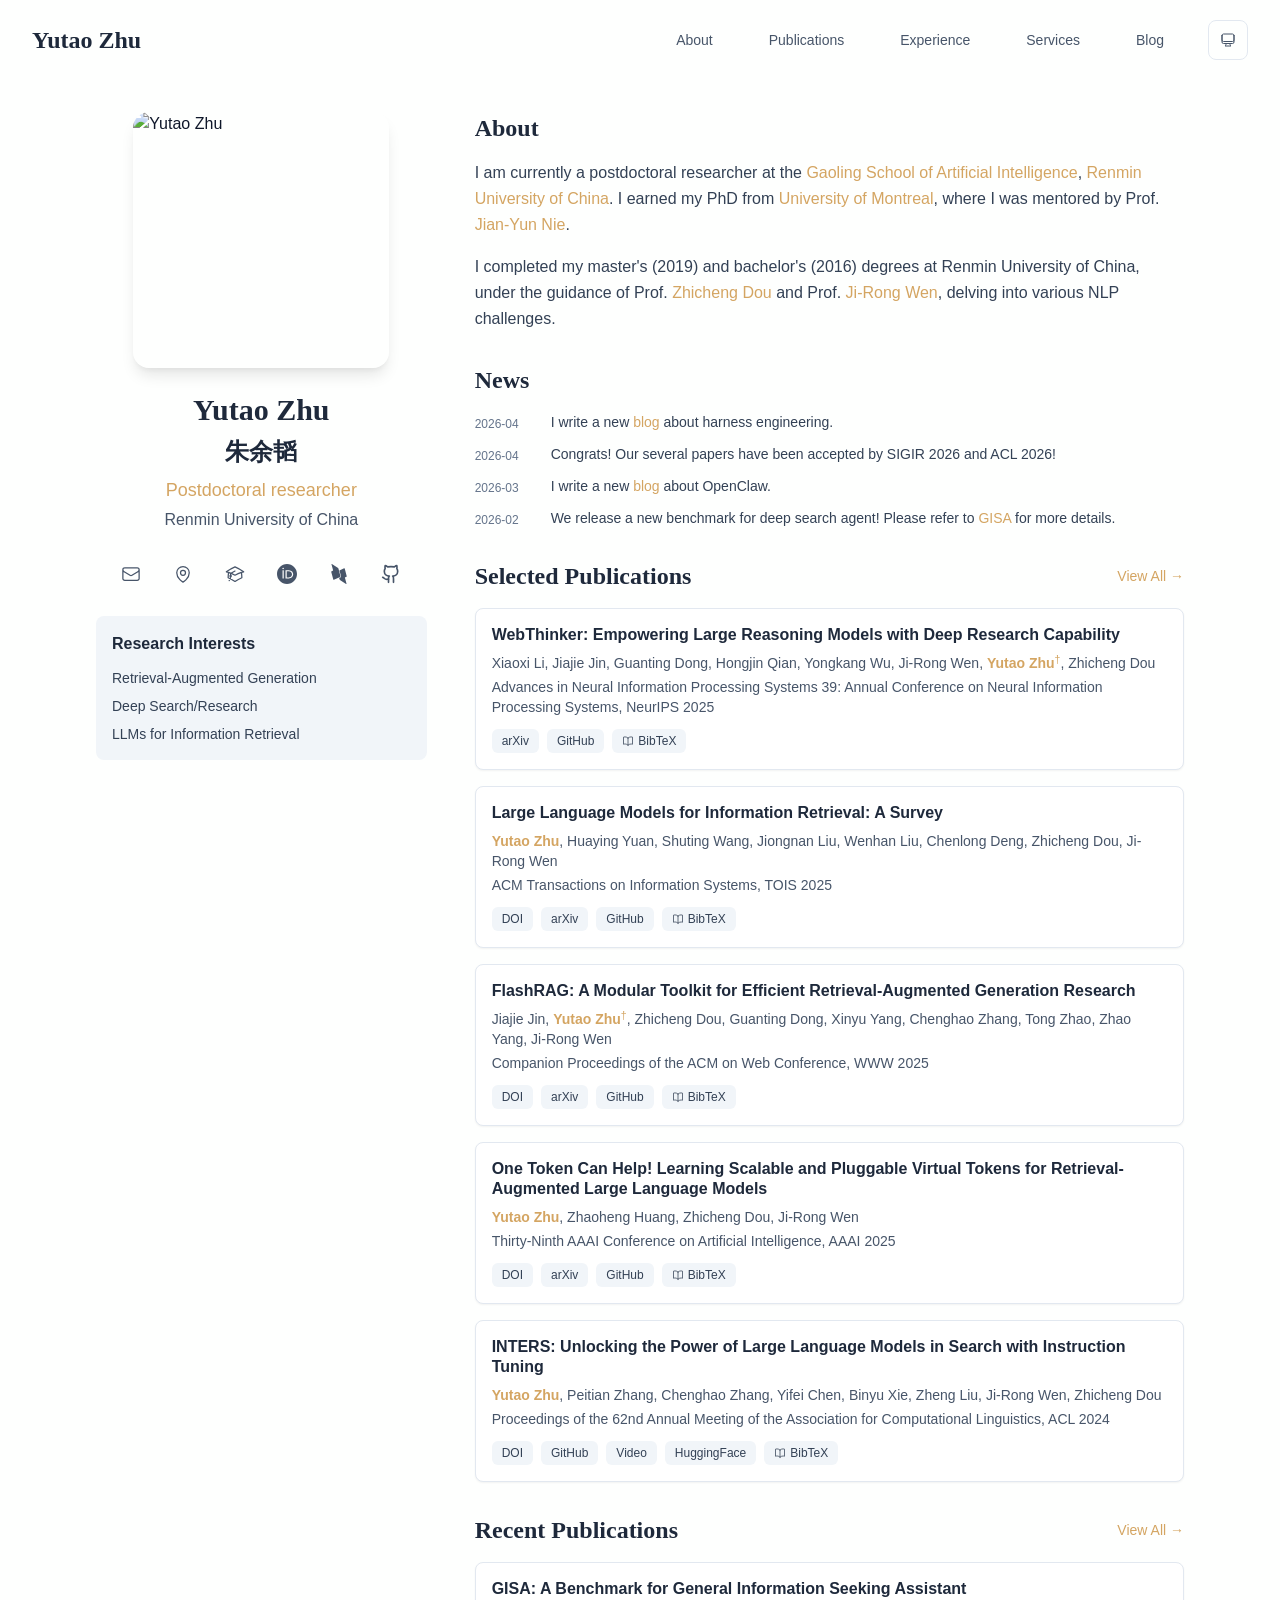
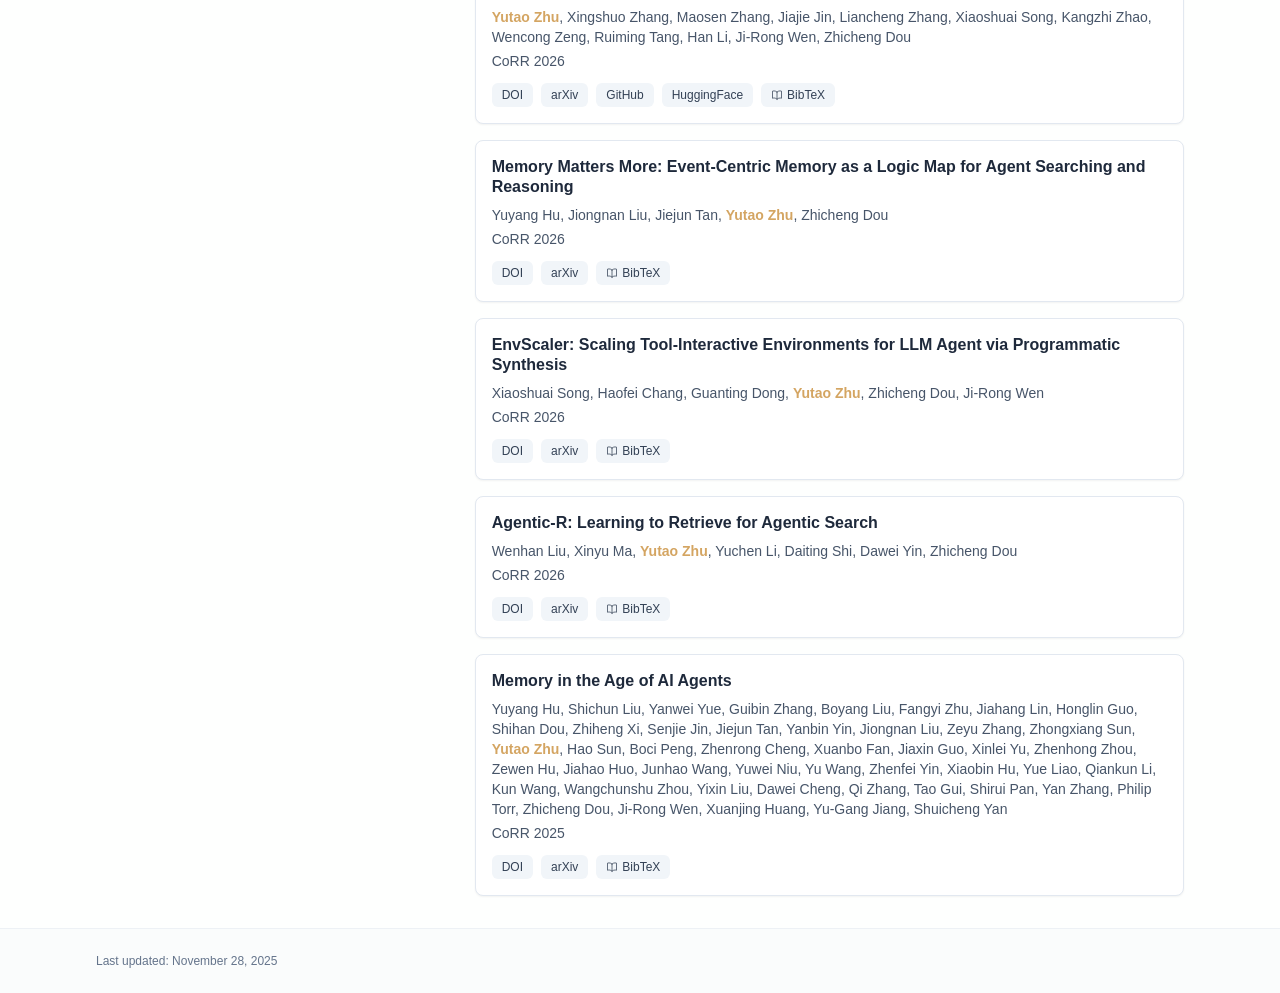
==== index.html @ b31d0d3a "Add files via upload" ====
<!DOCTYPE html><html lang="en" class="scroll-smooth"><head><meta charSet="utf-8"/><meta name="viewport" content="width=device-width, initial-scale=1"/><link rel="preload" as="image" href="/bio_gemini.png"/><link rel="stylesheet" href="/_next/static/css/144bdc40b10c2830.css" data-precedence="next"/><link rel="preload" as="script" fetchPriority="low" href="/_next/static/chunks/webpack-679b75d1c4c2027c.js"/><script src="/_next/static/chunks/4bd1b696-70b6d399998de86a.js" async=""></script><script src="/_next/static/chunks/684-5aaa8290a129f299.js" async=""></script><script src="/_next/static/chunks/main-app-0c6b27e4028780cb.js" async=""></script><script src="/_next/static/chunks/929-8fd01a645938183e.js" async=""></script><script src="/_next/static/chunks/874-6cc630662f3664af.js" async=""></script><script src="/_next/static/chunks/540-6a7efa69bc071c87.js" async=""></script><script src="/_next/static/chunks/app/layout-61c891ff65ee01cd.js" async=""></script><script src="/_next/static/chunks/486-d2ce1eaba6fd711e.js" async=""></script><script src="/_next/static/chunks/147-1910ebb562a58f08.js" async=""></script><script src="/_next/static/chunks/748-cdcef8afffaadc21.js" async=""></script><script src="/_next/static/chunks/app/page-ba649fbf33de3fb3.js" async=""></script><link rel="icon" href="/favicon.svg" type="image/svg+xml"/><link rel="dns-prefetch" href="https://google-fonts.jialeliu.com"/><link rel="preconnect" href="https://google-fonts.jialeliu.com" crossorigin=""/><link rel="preload" as="style" href="https://google-fonts.jialeliu.com/css2?family=Inter:wght@300;400;500;600;700&amp;family=Crimson+Text:ital,wght@0,400;0,600;1,400&amp;display=swap"/><link rel="stylesheet" id="gfonts-css" href="https://google-fonts.jialeliu.com/css2?family=Inter:wght@300;400;500;600;700&amp;family=Crimson+Text:ital,wght@0,400;0,600;1,400&amp;display=swap" media="print"/><script>
              (function(){
                var l = document.getElementById('gfonts-css');
                if (!l) return;
                if (l.media !== 'all') {
                  l.addEventListener('load', function(){ try { l.media = 'all'; } catch(e){} });
                }
              })();
            </script><noscript><link rel="stylesheet" href="https://google-fonts.jialeliu.com/css2?family=Inter:wght@300;400;500;600;700&amp;family=Crimson+Text:ital,wght@0,400;0,600;1,400&amp;display=swap"/></noscript><script>
              try {
                const theme = localStorage.getItem('theme-storage');
                const parsed = theme ? JSON.parse(theme) : null;
                const setting = parsed?.state?.theme || 'system';
                const prefersDark = typeof window !== 'undefined' && window.matchMedia && window.matchMedia('(prefers-color-scheme: dark)').matches;
                const effective = setting === 'dark' ? 'dark' : (setting === 'light' ? 'light' : (prefersDark ? 'dark' : 'light'));
                var root = document.documentElement;
                root.classList.add(effective);
                root.setAttribute('data-theme', effective);
              } catch (e) {
                var root = document.documentElement;
                root.classList.add('light');
                root.setAttribute('data-theme', 'light');
              }
            </script><title>Yutao Zhu</title><meta name="description" content="Postdoctoral researcher at Renmin University of China."/><meta name="author" content="Yutao Zhu"/><meta name="keywords" content="Yutao Zhu,PhD,Research,Renmin University of China"/><meta name="creator" content="Yutao Zhu"/><meta name="publisher" content="Yutao Zhu"/><meta property="og:title" content="Yutao Zhu"/><meta property="og:description" content="Postdoctoral researcher at Renmin University of China."/><meta property="og:site_name" content="Yutao Zhu&#x27;s Academic Website"/><meta property="og:locale" content="en_US"/><meta property="og:type" content="website"/><meta name="twitter:card" content="summary"/><meta name="twitter:title" content="Yutao Zhu"/><meta name="twitter:description" content="Postdoctoral researcher at Renmin University of China."/><link rel="icon" href="/favicon.svg"/><script>document.querySelectorAll('body link[rel="icon"], body link[rel="apple-touch-icon"]').forEach(el => document.head.appendChild(el))</script><script src="/_next/static/chunks/polyfills-42372ed130431b0a.js" noModule=""></script></head><body class="font-sans antialiased"><div style="visibility:hidden"><nav class="fixed top-0 left-0 right-0 z-50" data-headlessui-state=""><div class="transition-all duration-300 ease-out bg-transparent" style="transform:translateY(-100px)"><div class="max-w-7xl mx-auto px-4 sm:px-6 lg:px-8"><div class="flex justify-between items-center h-16 lg:h-20"><div class="flex-shrink-0" tabindex="0"><a class="text-xl lg:text-2xl font-serif font-semibold text-primary hover:text-accent transition-colors duration-200" href="/">Yutao Zhu</a></div><div class="hidden lg:block"><div class="ml-10 flex items-center space-x-8"><div class="flex items-baseline space-x-8"><a class="relative px-3 py-2 text-sm font-medium transition-all duration-200 rounded hover:bg-accent/10 hover:shadow-sm text-primary" href="/"><span class="relative z-10">About</span><div class="absolute inset-0 bg-accent/10 rounded-lg"></div></a><a class="relative px-3 py-2 text-sm font-medium transition-all duration-200 rounded hover:bg-accent/10 hover:shadow-sm text-neutral-600 hover:text-primary" href="/publications/"><span class="relative z-10">Publications</span></a><a class="relative px-3 py-2 text-sm font-medium transition-all duration-200 rounded hover:bg-accent/10 hover:shadow-sm text-neutral-600 hover:text-primary" href="/teaching/"><span class="relative z-10">Experience</span></a><a class="relative px-3 py-2 text-sm font-medium transition-all duration-200 rounded hover:bg-accent/10 hover:shadow-sm text-neutral-600 hover:text-primary" href="/services/"><span class="relative z-10">Services</span></a><a class="relative px-3 py-2 text-sm font-medium transition-all duration-200 rounded hover:bg-accent/10 hover:shadow-sm text-neutral-600 hover:text-primary" href="/blog/"><span class="relative z-10">Blog</span></a></div><div class="flex items-center justify-center w-10 h-10 rounded-lg border border-neutral-200 dark:border-[rgba(148,163,184,0.24)] bg-background dark:bg-neutral-800"><div class="w-4 h-4 rounded-full bg-neutral-300 animate-pulse"></div></div></div></div><div class="lg:hidden flex items-center space-x-2"><div class="flex items-center justify-center w-10 h-10 rounded-lg border border-neutral-200 dark:border-[rgba(148,163,184,0.24)] bg-background dark:bg-neutral-800"><div class="w-4 h-4 rounded-full bg-neutral-300 animate-pulse"></div></div><button class="inline-flex items-center justify-center p-2 rounded-md text-neutral-600 hover:text-primary hover:bg-neutral-100 dark:hover:bg-neutral-800 focus:outline-none focus:ring-2 focus:ring-inset focus:ring-accent transition-colors duration-200" id="headlessui-disclosure-button-«R5pdb»" type="button" aria-expanded="false" data-headlessui-state=""><span class="sr-only">Open main menu</span><div><svg xmlns="http://www.w3.org/2000/svg" fill="none" viewBox="0 0 24 24" stroke-width="1.5" stroke="currentColor" aria-hidden="true" data-slot="icon" class="block h-6 w-6"><path stroke-linecap="round" stroke-linejoin="round" d="M3.75 6.75h16.5M3.75 12h16.5m-16.5 5.25h16.5"></path></svg></div></button></div></div></div></div></nav><main class="min-h-screen pt-16 lg:pt-20"><div class="max-w-6xl mx-auto px-4 sm:px-6 lg:px-8 py-8 bg-background min-h-screen"><div class="grid grid-cols-1 lg:grid-cols-3 gap-12"><div class="lg:col-span-1"><div class="sticky top-8" style="opacity:0;transform:translateY(20px)"><div class="w-64 h-64 mx-auto mb-6 rounded-2xl overflow-hidden shadow-lg hover:shadow-xl transition-all duration-200 hover:scale-105"><img alt="Yutao Zhu" width="256" height="256" decoding="async" data-nimg="1" class="w-full h-full object-cover object-[32%_center]" style="color:transparent" src="/bio_gemini.png"/></div><div class="text-center mb-6"><h1 class="text-3xl font-serif font-bold text-primary mb-2">Yutao Zhu</h1><h1 class="text-2xl font-serif font-bold text-primary mb-2">朱余韬</h1><p class="text-lg text-accent font-medium mb-1">Postdoctoral researcher</p><p class="text-neutral-600 mb-2">Renmin University of China</p></div><div class="flex flex-wrap justify-center gap-3 sm:gap-4 mb-6 relative px-2"><div class="relative"><button class="p-2 sm:p-2 transition-colors duration-200 text-neutral-600 dark:text-neutral-400 hover:text-accent" aria-label="Email"><svg xmlns="http://www.w3.org/2000/svg" fill="none" viewBox="0 0 24 24" stroke-width="1.5" stroke="currentColor" aria-hidden="true" data-slot="icon" class="h-5 w-5"><path stroke-linecap="round" stroke-linejoin="round" d="M21.75 6.75v10.5a2.25 2.25 0 0 1-2.25 2.25h-15a2.25 2.25 0 0 1-2.25-2.25V6.75m19.5 0A2.25 2.25 0 0 0 19.5 4.5h-15a2.25 2.25 0 0 0-2.25 2.25m19.5 0v.243a2.25 2.25 0 0 1-1.07 1.916l-7.5 4.615a2.25 2.25 0 0 1-2.36 0L3.32 8.91a2.25 2.25 0 0 1-1.07-1.916V6.75"></path></svg></button></div><div class="relative"><button class="p-2 sm:p-2 transition-colors duration-200 text-neutral-600 dark:text-neutral-400 hover:text-accent" aria-label="Location"><svg xmlns="http://www.w3.org/2000/svg" fill="none" viewBox="0 0 24 24" stroke-width="1.5" stroke="currentColor" aria-hidden="true" data-slot="icon" class="h-5 w-5"><path stroke-linecap="round" stroke-linejoin="round" d="M15 10.5a3 3 0 1 1-6 0 3 3 0 0 1 6 0Z"></path><path stroke-linecap="round" stroke-linejoin="round" d="M19.5 10.5c0 7.142-7.5 11.25-7.5 11.25S4.5 17.642 4.5 10.5a7.5 7.5 0 1 1 15 0Z"></path></svg></button></div><a href="https://scholar.google.com/citations?user=tBqVOWsAAAAJ&amp;hl=en" target="_blank" rel="noopener noreferrer" class="p-2 sm:p-2 text-neutral-600 dark:text-neutral-400 hover:text-accent transition-colors duration-200" aria-label="Google Scholar"><svg xmlns="http://www.w3.org/2000/svg" fill="none" viewBox="0 0 24 24" stroke-width="1.5" stroke="currentColor" aria-hidden="true" data-slot="icon" class="h-5 w-5"><path stroke-linecap="round" stroke-linejoin="round" d="M4.26 10.147a60.438 60.438 0 0 0-.491 6.347A48.62 48.62 0 0 1 12 20.904a48.62 48.62 0 0 1 8.232-4.41 60.46 60.46 0 0 0-.491-6.347m-15.482 0a50.636 50.636 0 0 0-2.658-.813A59.906 59.906 0 0 1 12 3.493a59.903 59.903 0 0 1 10.399 5.84c-.896.248-1.783.52-2.658.814m-15.482 0A50.717 50.717 0 0 1 12 13.489a50.702 50.702 0 0 1 7.74-3.342M6.75 15a.75.75 0 1 0 0-1.5.75.75 0 0 0 0 1.5Zm0 0v-3.675A55.378 55.378 0 0 1 12 8.443m-7.007 11.55A5.981 5.981 0 0 0 6.75 15.75v-1.5"></path></svg></a><a href="https://orcid.org/0000-0002-9432-3251" target="_blank" rel="noopener noreferrer" class="p-2 sm:p-2 text-neutral-600 dark:text-neutral-400 hover:text-accent transition-colors duration-200" aria-label="ORCID"><svg viewBox="0 0 24 24" fill="currentColor" class="h-5 w-5" xmlns="http://www.w3.org/2000/svg"><path d="M12 0C5.372 0 0 5.372 0 12s5.372 12 12 12 12-5.372 12-12S18.628 0 12 0zM7.369 4.378c.525 0 .947.431.947.947s-.422.947-.947.947a.95.95 0 0 1-.947-.947c0-.525.422-.947.947-.947zm-.722 3.038h1.444v10.041H6.647V7.416zm3.562 0h3.9c3.712 0 5.344 2.653 5.344 5.025 0 2.578-2.016 5.025-5.325 5.025h-3.919V7.416zm1.444 1.303v7.444h2.297c3.272 0 4.022-2.484 4.022-3.722 0-2.016-1.284-3.722-4.097-3.722h-2.222z"></path></svg></a><a href="https://dblp.org/pid/71/9704-1" target="_blank" rel="noopener noreferrer" class="p-2 sm:p-2 text-neutral-600 dark:text-neutral-400 hover:text-accent transition-colors duration-200" aria-label="DBLP"><svg viewBox="0 0 24 24" fill="currentColor" class="h-5 w-5" xmlns="http://www.w3.org/2000/svg"><path d="M21.3 14.58l-2.45-9.16s-.15-.59-.72-.33l-5.6 2.6.86 3.2 1.09 4.08.01.06c.05.47-.41.79-.41.79l-1.88.87.5 1.89.04.1c.07.17.28.6.81.91l6.95 4.27s.68.41.52-.17l-1.98-7.4 1.86-.86s.56-.26.4-.85zM13.76 14.67l-.01-.06-1.13-4.22-.66-2.45-.67-2.49v-.04s-.16-.59-.84-1L3.5.14s-.68-.41-.52.17l1.99 7.42-1.87.87s-.56.26-.4.85l2.45 9.16s.16.59.72.33l6.17-2.87 1.3-.61s.52-.24.42-.79z"></path></svg></a><a href="https://github.com/DaoD" target="_blank" rel="noopener noreferrer" class="p-2 sm:p-2 text-neutral-600 dark:text-neutral-400 hover:text-accent transition-colors duration-200" aria-label="GitHub"><svg xmlns="http://www.w3.org/2000/svg" width="24" height="24" viewBox="0 0 24 24" fill="none" stroke="currentColor" stroke-width="2" stroke-linecap="round" stroke-linejoin="round" class="lucide lucide-github h-5 w-5" aria-hidden="true"><path d="M15 22v-4a4.8 4.8 0 0 0-1-3.5c3 0 6-2 6-5.5.08-1.25-.27-2.48-1-3.5.28-1.15.28-2.35 0-3.5 0 0-1 0-3 1.5-2.64-.5-5.36-.5-8 0C6 2 5 2 5 2c-.3 1.15-.3 2.35 0 3.5A5.403 5.403 0 0 0 4 9c0 3.5 3 5.5 6 5.5-.39.49-.68 1.05-.85 1.65-.17.6-.22 1.23-.15 1.85v4"></path><path d="M9 18c-4.51 2-5-2-7-2"></path></svg></a></div><div class="bg-neutral-100 dark:bg-neutral-800 rounded-lg p-4 mb-6 hover:shadow-lg transition-all duration-200 hover:scale-[1.02]"><h3 class="font-semibold text-primary mb-3">Research Interests</h3><div class="space-y-2 text-sm text-neutral-700 dark:text-neutral-500"><div>Retrieval-Augmented Generation</div><div>Deep Search/Research</div><div>LLMs for Information Retrieval</div></div></div></div></div><div class="lg:col-span-2 space-y-8"><section id="about" class="scroll-mt-24 space-y-8"><section style="opacity:0;transform:translateY(20px)"><h2 class="text-2xl font-serif font-bold text-primary mb-4">About</h2><div class="text-neutral-700 dark:text-neutral-600 leading-relaxed"><p class="mb-4 last:mb-0">I am currently a postdoctoral researcher at the <a href="https://ai.ruc.edu.cn/" node="[object Object]" target="_blank" rel="noopener noreferrer" class="text-accent font-medium transition-all duration-200 rounded hover:bg-accent/10 hover:shadow-sm">Gaoling School of Artificial Intelligence</a>, <a href="https://www.ruc.edu.cn/" node="[object Object]" target="_blank" rel="noopener noreferrer" class="text-accent font-medium transition-all duration-200 rounded hover:bg-accent/10 hover:shadow-sm">Renmin University of China</a>. I earned my PhD from <a href="https://www.umontreal.ca/en/" node="[object Object]" target="_blank" rel="noopener noreferrer" class="text-accent font-medium transition-all duration-200 rounded hover:bg-accent/10 hover:shadow-sm">University of Montreal</a>, where I was mentored by Prof. <a href="http://rali.iro.umontreal.ca/nie/jian-yun-nie-en/" node="[object Object]" target="_blank" rel="noopener noreferrer" class="text-accent font-medium transition-all duration-200 rounded hover:bg-accent/10 hover:shadow-sm">Jian-Yun Nie</a>.</p>
<p class="mb-4 last:mb-0">I completed my master&#x27;s (2019) and bachelor&#x27;s (2016) degrees at Renmin University of China, under the guidance of Prof. <a href="http://playbigdata.ruc.edu.cn/dou" node="[object Object]" target="_blank" rel="noopener noreferrer" class="text-accent font-medium transition-all duration-200 rounded hover:bg-accent/10 hover:shadow-sm">Zhicheng Dou</a> and Prof. <a href="https://scholar.google.com/citations?user=tbxCHJgAAAAJ" node="[object Object]" target="_blank" rel="noopener noreferrer" class="text-accent font-medium transition-all duration-200 rounded hover:bg-accent/10 hover:shadow-sm">Ji-Rong Wen</a>, delving into various NLP challenges.</p></div></section><section style="opacity:0;transform:translateY(20px)"><h2 class="text-2xl font-serif font-bold text-primary mb-4">News</h2><div class="space-y-3"><div class="flex items-start space-x-3"><span class="text-xs text-neutral-500 mt-1 w-16 flex-shrink-0">2026-04</span><div class="text-sm text-neutral-700"><p class="m-0">I write a new <a href="https://daod.github.io/blog/harness/" node="[object Object]" target="_blank" rel="noopener noreferrer" class="text-accent hover:underline">blog</a> about harness engineering.</p></div></div><div class="flex items-start space-x-3"><span class="text-xs text-neutral-500 mt-1 w-16 flex-shrink-0">2026-04</span><div class="text-sm text-neutral-700"><p class="m-0">Congrats! Our several papers have been accepted by SIGIR 2026 and ACL 2026!</p></div></div><div class="flex items-start space-x-3"><span class="text-xs text-neutral-500 mt-1 w-16 flex-shrink-0">2026-03</span><div class="text-sm text-neutral-700"><p class="m-0">I write a new <a href="https://daod.github.io/blog/openclaw/" node="[object Object]" target="_blank" rel="noopener noreferrer" class="text-accent hover:underline">blog</a> about OpenClaw.</p></div></div><div class="flex items-start space-x-3"><span class="text-xs text-neutral-500 mt-1 w-16 flex-shrink-0">2026-02</span><div class="text-sm text-neutral-700"><p class="m-0">We release a new benchmark for deep search agent! Please refer to <a href="https://github.com/RUC-NLPIR/GISA" node="[object Object]" target="_blank" rel="noopener noreferrer" class="text-accent hover:underline">GISA</a> for more details.</p></div></div></div></section><section style="opacity:0;transform:translateY(20px)"><div class="flex items-center justify-between mb-4"><h2 class="text-2xl font-serif font-bold text-primary">Selected Publications</h2><a class="text-accent hover:text-accent-dark text-sm font-medium transition-all duration-200 rounded hover:bg-accent/10 hover:shadow-sm" href="/publications/">View All →</a></div><div class="space-y-4"><div class="bg-white dark:bg-neutral-900 p-4 rounded-lg shadow-sm border border-neutral-200 dark:border-neutral-800 hover:shadow-lg transition-all duration-200 hover:scale-[1.02]" style="opacity:0;transform:translateY(20px)"><h3 class="font-semibold text-primary mb-2 leading-tight">WebThinker: Empowering Large Reasoning Models with Deep Research Capability</h3><p class="text-sm text-neutral-600 dark:text-neutral-500 mb-1"><span><span class="">Xiaoxi Li</span>, </span><span><span class="">Jiajie Jin</span>, </span><span><span class="">Guanting Dong</span>, </span><span><span class="">Hongjin Qian</span>, </span><span><span class="">Yongkang Wu</span>, </span><span><span class="">Ji-Rong Wen</span>, </span><span><span class="font-semibold text-accent">Yutao Zhu</span><sup class="ml-0 text-accent">†</sup>, </span><span><span class="">Zhicheng Dou</span></span></p><p class="text-sm text-neutral-600 dark:text-neutral-500 mb-2">Advances in Neural Information Processing Systems 39: Annual Conference on Neural Information Processing Systems, NeurIPS<!-- --> <!-- -->2025</p><div class="flex flex-wrap gap-2 mt-3"><a href="https://arxiv.org/abs/2504.21776" target="_blank" rel="noopener noreferrer" class="inline-flex items-center px-2.5 py-1 rounded-md text-xs font-medium bg-neutral-100 dark:bg-neutral-800 text-neutral-700 dark:text-neutral-300 hover:bg-accent hover:text-white transition-colors">arXiv</a><a href="https://github.com/RUC-NLPIR/WebThinker" target="_blank" rel="noopener noreferrer" class="inline-flex items-center px-2.5 py-1 rounded-md text-xs font-medium bg-neutral-100 dark:bg-neutral-800 text-neutral-700 dark:text-neutral-300 hover:bg-accent hover:text-white transition-colors">GitHub</a><button class="inline-flex items-center px-2.5 py-1 rounded-md text-xs font-medium transition-colors bg-neutral-100 dark:bg-neutral-800 text-neutral-700 dark:text-neutral-300 hover:bg-accent hover:text-white"><svg xmlns="http://www.w3.org/2000/svg" fill="none" viewBox="0 0 24 24" stroke-width="1.5" stroke="currentColor" aria-hidden="true" data-slot="icon" class="h-3 w-3 mr-1"><path stroke-linecap="round" stroke-linejoin="round" d="M12 6.042A8.967 8.967 0 0 0 6 3.75c-1.052 0-2.062.18-3 .512v14.25A8.987 8.987 0 0 1 6 18c2.305 0 4.408.867 6 2.292m0-14.25a8.966 8.966 0 0 1 6-2.292c1.052 0 2.062.18 3 .512v14.25A8.987 8.987 0 0 0 18 18a8.967 8.967 0 0 0-6 2.292m0-14.25v14.25"></path></svg>BibTeX</button></div></div><div class="bg-white dark:bg-neutral-900 p-4 rounded-lg shadow-sm border border-neutral-200 dark:border-neutral-800 hover:shadow-lg transition-all duration-200 hover:scale-[1.02]" style="opacity:0;transform:translateY(20px)"><h3 class="font-semibold text-primary mb-2 leading-tight">Large Language Models for Information Retrieval: A Survey</h3><p class="text-sm text-neutral-600 dark:text-neutral-500 mb-1"><span><span class="font-semibold text-accent">Yutao Zhu</span>, </span><span><span class="">Huaying Yuan</span>, </span><span><span class="">Shuting Wang</span>, </span><span><span class="">Jiongnan Liu</span>, </span><span><span class="">Wenhan Liu</span>, </span><span><span class="">Chenlong Deng</span>, </span><span><span class="">Zhicheng Dou</span>, </span><span><span class="">Ji-Rong Wen</span></span></p><p class="text-sm text-neutral-600 dark:text-neutral-500 mb-2">ACM Transactions on Information Systems, TOIS<!-- --> <!-- -->2025</p><div class="flex flex-wrap gap-2 mt-3"><a href="https://doi.org/10.1145/3748304" target="_blank" rel="noopener noreferrer" class="inline-flex items-center px-2.5 py-1 rounded-md text-xs font-medium bg-neutral-100 dark:bg-neutral-800 text-neutral-700 dark:text-neutral-300 hover:bg-accent hover:text-white transition-colors">DOI</a><a href="https://arxiv.org/abs/2308.07107" target="_blank" rel="noopener noreferrer" class="inline-flex items-center px-2.5 py-1 rounded-md text-xs font-medium bg-neutral-100 dark:bg-neutral-800 text-neutral-700 dark:text-neutral-300 hover:bg-accent hover:text-white transition-colors">arXiv</a><a href="https://github.com/RUC-NLPIR/LLM4IR-Survey" target="_blank" rel="noopener noreferrer" class="inline-flex items-center px-2.5 py-1 rounded-md text-xs font-medium bg-neutral-100 dark:bg-neutral-800 text-neutral-700 dark:text-neutral-300 hover:bg-accent hover:text-white transition-colors">GitHub</a><button class="inline-flex items-center px-2.5 py-1 rounded-md text-xs font-medium transition-colors bg-neutral-100 dark:bg-neutral-800 text-neutral-700 dark:text-neutral-300 hover:bg-accent hover:text-white"><svg xmlns="http://www.w3.org/2000/svg" fill="none" viewBox="0 0 24 24" stroke-width="1.5" stroke="currentColor" aria-hidden="true" data-slot="icon" class="h-3 w-3 mr-1"><path stroke-linecap="round" stroke-linejoin="round" d="M12 6.042A8.967 8.967 0 0 0 6 3.75c-1.052 0-2.062.18-3 .512v14.25A8.987 8.987 0 0 1 6 18c2.305 0 4.408.867 6 2.292m0-14.25a8.966 8.966 0 0 1 6-2.292c1.052 0 2.062.18 3 .512v14.25A8.987 8.987 0 0 0 18 18a8.967 8.967 0 0 0-6 2.292m0-14.25v14.25"></path></svg>BibTeX</button></div></div><div class="bg-white dark:bg-neutral-900 p-4 rounded-lg shadow-sm border border-neutral-200 dark:border-neutral-800 hover:shadow-lg transition-all duration-200 hover:scale-[1.02]" style="opacity:0;transform:translateY(20px)"><h3 class="font-semibold text-primary mb-2 leading-tight">FlashRAG: A Modular Toolkit for Efficient Retrieval-Augmented Generation Research</h3><p class="text-sm text-neutral-600 dark:text-neutral-500 mb-1"><span><span class="">Jiajie Jin</span>, </span><span><span class="font-semibold text-accent">Yutao Zhu</span><sup class="ml-0 text-accent">†</sup>, </span><span><span class="">Zhicheng Dou</span>, </span><span><span class="">Guanting Dong</span>, </span><span><span class="">Xinyu Yang</span>, </span><span><span class="">Chenghao Zhang</span>, </span><span><span class="">Tong Zhao</span>, </span><span><span class="">Zhao Yang</span>, </span><span><span class="">Ji-Rong Wen</span></span></p><p class="text-sm text-neutral-600 dark:text-neutral-500 mb-2">Companion Proceedings of the ACM on Web Conference, WWW<!-- --> <!-- -->2025</p><div class="flex flex-wrap gap-2 mt-3"><a href="https://doi.org/10.1145/3701716.3715313" target="_blank" rel="noopener noreferrer" class="inline-flex items-center px-2.5 py-1 rounded-md text-xs font-medium bg-neutral-100 dark:bg-neutral-800 text-neutral-700 dark:text-neutral-300 hover:bg-accent hover:text-white transition-colors">DOI</a><a href="https://arxiv.org/abs/2405.13576" target="_blank" rel="noopener noreferrer" class="inline-flex items-center px-2.5 py-1 rounded-md text-xs font-medium bg-neutral-100 dark:bg-neutral-800 text-neutral-700 dark:text-neutral-300 hover:bg-accent hover:text-white transition-colors">arXiv</a><a href="https://github.com/RUC-NLPIR/FlashRAG" target="_blank" rel="noopener noreferrer" class="inline-flex items-center px-2.5 py-1 rounded-md text-xs font-medium bg-neutral-100 dark:bg-neutral-800 text-neutral-700 dark:text-neutral-300 hover:bg-accent hover:text-white transition-colors">GitHub</a><button class="inline-flex items-center px-2.5 py-1 rounded-md text-xs font-medium transition-colors bg-neutral-100 dark:bg-neutral-800 text-neutral-700 dark:text-neutral-300 hover:bg-accent hover:text-white"><svg xmlns="http://www.w3.org/2000/svg" fill="none" viewBox="0 0 24 24" stroke-width="1.5" stroke="currentColor" aria-hidden="true" data-slot="icon" class="h-3 w-3 mr-1"><path stroke-linecap="round" stroke-linejoin="round" d="M12 6.042A8.967 8.967 0 0 0 6 3.75c-1.052 0-2.062.18-3 .512v14.25A8.987 8.987 0 0 1 6 18c2.305 0 4.408.867 6 2.292m0-14.25a8.966 8.966 0 0 1 6-2.292c1.052 0 2.062.18 3 .512v14.25A8.987 8.987 0 0 0 18 18a8.967 8.967 0 0 0-6 2.292m0-14.25v14.25"></path></svg>BibTeX</button></div></div><div class="bg-white dark:bg-neutral-900 p-4 rounded-lg shadow-sm border border-neutral-200 dark:border-neutral-800 hover:shadow-lg transition-all duration-200 hover:scale-[1.02]" style="opacity:0;transform:translateY(20px)"><h3 class="font-semibold text-primary mb-2 leading-tight">One Token Can Help! Learning Scalable and Pluggable Virtual Tokens for Retrieval-Augmented Large Language Models</h3><p class="text-sm text-neutral-600 dark:text-neutral-500 mb-1"><span><span class="font-semibold text-accent">Yutao Zhu</span>, </span><span><span class="">Zhaoheng Huang</span>, </span><span><span class="">Zhicheng Dou</span>, </span><span><span class="">Ji-Rong Wen</span></span></p><p class="text-sm text-neutral-600 dark:text-neutral-500 mb-2">Thirty-Ninth AAAI Conference on Artificial Intelligence, AAAI<!-- --> <!-- -->2025</p><div class="flex flex-wrap gap-2 mt-3"><a href="https://doi.org/10.1609/AAAI.V39I24.34813" target="_blank" rel="noopener noreferrer" class="inline-flex items-center px-2.5 py-1 rounded-md text-xs font-medium bg-neutral-100 dark:bg-neutral-800 text-neutral-700 dark:text-neutral-300 hover:bg-accent hover:text-white transition-colors">DOI</a><a href="https://arxiv.org/abs/2405.19670" target="_blank" rel="noopener noreferrer" class="inline-flex items-center px-2.5 py-1 rounded-md text-xs font-medium bg-neutral-100 dark:bg-neutral-800 text-neutral-700 dark:text-neutral-300 hover:bg-accent hover:text-white transition-colors">arXiv</a><a href="https://github.com/DaoD/SPRING" target="_blank" rel="noopener noreferrer" class="inline-flex items-center px-2.5 py-1 rounded-md text-xs font-medium bg-neutral-100 dark:bg-neutral-800 text-neutral-700 dark:text-neutral-300 hover:bg-accent hover:text-white transition-colors">GitHub</a><button class="inline-flex items-center px-2.5 py-1 rounded-md text-xs font-medium transition-colors bg-neutral-100 dark:bg-neutral-800 text-neutral-700 dark:text-neutral-300 hover:bg-accent hover:text-white"><svg xmlns="http://www.w3.org/2000/svg" fill="none" viewBox="0 0 24 24" stroke-width="1.5" stroke="currentColor" aria-hidden="true" data-slot="icon" class="h-3 w-3 mr-1"><path stroke-linecap="round" stroke-linejoin="round" d="M12 6.042A8.967 8.967 0 0 0 6 3.75c-1.052 0-2.062.18-3 .512v14.25A8.987 8.987 0 0 1 6 18c2.305 0 4.408.867 6 2.292m0-14.25a8.966 8.966 0 0 1 6-2.292c1.052 0 2.062.18 3 .512v14.25A8.987 8.987 0 0 0 18 18a8.967 8.967 0 0 0-6 2.292m0-14.25v14.25"></path></svg>BibTeX</button></div></div><div class="bg-white dark:bg-neutral-900 p-4 rounded-lg shadow-sm border border-neutral-200 dark:border-neutral-800 hover:shadow-lg transition-all duration-200 hover:scale-[1.02]" style="opacity:0;transform:translateY(20px)"><h3 class="font-semibold text-primary mb-2 leading-tight">INTERS: Unlocking the Power of Large Language Models in Search with Instruction Tuning</h3><p class="text-sm text-neutral-600 dark:text-neutral-500 mb-1"><span><span class="font-semibold text-accent">Yutao Zhu</span>, </span><span><span class="">Peitian Zhang</span>, </span><span><span class="">Chenghao Zhang</span>, </span><span><span class="">Yifei Chen</span>, </span><span><span class="">Binyu Xie</span>, </span><span><span class="">Zheng Liu</span>, </span><span><span class="">Ji-Rong Wen</span>, </span><span><span class="">Zhicheng Dou</span></span></p><p class="text-sm text-neutral-600 dark:text-neutral-500 mb-2">Proceedings of the 62nd Annual Meeting of the Association for Computational Linguistics, ACL<!-- --> <!-- -->2024</p><div class="flex flex-wrap gap-2 mt-3"><a href="https://doi.org/10.18653/V1/2024.ACL-LONG.154" target="_blank" rel="noopener noreferrer" class="inline-flex items-center px-2.5 py-1 rounded-md text-xs font-medium bg-neutral-100 dark:bg-neutral-800 text-neutral-700 dark:text-neutral-300 hover:bg-accent hover:text-white transition-colors">DOI</a><a href="https://github.com/DaoD/INTERS" target="_blank" rel="noopener noreferrer" class="inline-flex items-center px-2.5 py-1 rounded-md text-xs font-medium bg-neutral-100 dark:bg-neutral-800 text-neutral-700 dark:text-neutral-300 hover:bg-accent hover:text-white transition-colors">GitHub</a><a href="https://doi.org/10.48448/t880-0f12" target="_blank" rel="noopener noreferrer" class="inline-flex items-center px-2.5 py-1 rounded-md text-xs font-medium bg-neutral-100 dark:bg-neutral-800 text-neutral-700 dark:text-neutral-300 hover:bg-accent hover:text-white transition-colors">Video</a><a href="https://huggingface.co/datasets/yutaozhu94/INTERS" target="_blank" rel="noopener noreferrer" class="inline-flex items-center px-2.5 py-1 rounded-md text-xs font-medium bg-neutral-100 dark:bg-neutral-800 text-neutral-700 dark:text-neutral-300 hover:bg-accent hover:text-white transition-colors">HuggingFace</a><button class="inline-flex items-center px-2.5 py-1 rounded-md text-xs font-medium transition-colors bg-neutral-100 dark:bg-neutral-800 text-neutral-700 dark:text-neutral-300 hover:bg-accent hover:text-white"><svg xmlns="http://www.w3.org/2000/svg" fill="none" viewBox="0 0 24 24" stroke-width="1.5" stroke="currentColor" aria-hidden="true" data-slot="icon" class="h-3 w-3 mr-1"><path stroke-linecap="round" stroke-linejoin="round" d="M12 6.042A8.967 8.967 0 0 0 6 3.75c-1.052 0-2.062.18-3 .512v14.25A8.987 8.987 0 0 1 6 18c2.305 0 4.408.867 6 2.292m0-14.25a8.966 8.966 0 0 1 6-2.292c1.052 0 2.062.18 3 .512v14.25A8.987 8.987 0 0 0 18 18a8.967 8.967 0 0 0-6 2.292m0-14.25v14.25"></path></svg>BibTeX</button></div></div></div></section><section style="opacity:0;transform:translateY(20px)"><div class="flex items-center justify-between mb-4"><h2 class="text-2xl font-serif font-bold text-primary">Recent Publications</h2><a class="text-accent hover:text-accent-dark text-sm font-medium transition-all duration-200 rounded hover:bg-accent/10 hover:shadow-sm" href="/publications/">View All →</a></div><div class="space-y-4"><div class="bg-white dark:bg-neutral-900 p-4 rounded-lg shadow-sm border border-neutral-200 dark:border-neutral-800 hover:shadow-lg transition-all duration-200 hover:scale-[1.02]" style="opacity:0;transform:translateY(20px)"><h3 class="font-semibold text-primary mb-2 leading-tight">GISA: A Benchmark for General Information Seeking Assistant</h3><p class="text-sm text-neutral-600 dark:text-neutral-500 mb-1"><span><span class="font-semibold text-accent">Yutao Zhu</span>, </span><span><span class="">Xingshuo Zhang</span>, </span><span><span class="">Maosen Zhang</span>, </span><span><span class="">Jiajie Jin</span>, </span><span><span class="">Liancheng Zhang</span>, </span><span><span class="">Xiaoshuai Song</span>, </span><span><span class="">Kangzhi Zhao</span>, </span><span><span class="">Wencong Zeng</span>, </span><span><span class="">Ruiming Tang</span>, </span><span><span class="">Han Li</span>, </span><span><span class="">Ji-Rong Wen</span>, </span><span><span class="">Zhicheng Dou</span></span></p><p class="text-sm text-neutral-600 dark:text-neutral-500 mb-2">CoRR<!-- --> <!-- -->2026</p><div class="flex flex-wrap gap-2 mt-3"><a href="https://doi.org/10.48550/ARXIV.2602.08543" target="_blank" rel="noopener noreferrer" class="inline-flex items-center px-2.5 py-1 rounded-md text-xs font-medium bg-neutral-100 dark:bg-neutral-800 text-neutral-700 dark:text-neutral-300 hover:bg-accent hover:text-white transition-colors">DOI</a><a href="https://arxiv.org/abs/2602.08543" target="_blank" rel="noopener noreferrer" class="inline-flex items-center px-2.5 py-1 rounded-md text-xs font-medium bg-neutral-100 dark:bg-neutral-800 text-neutral-700 dark:text-neutral-300 hover:bg-accent hover:text-white transition-colors">arXiv</a><a href="https://github.com/RUC-NLPIR/GISA" target="_blank" rel="noopener noreferrer" class="inline-flex items-center px-2.5 py-1 rounded-md text-xs font-medium bg-neutral-100 dark:bg-neutral-800 text-neutral-700 dark:text-neutral-300 hover:bg-accent hover:text-white transition-colors">GitHub</a><a href="https://huggingface.co/datasets/RUC-NLPIR/GISA" target="_blank" rel="noopener noreferrer" class="inline-flex items-center px-2.5 py-1 rounded-md text-xs font-medium bg-neutral-100 dark:bg-neutral-800 text-neutral-700 dark:text-neutral-300 hover:bg-accent hover:text-white transition-colors">HuggingFace</a><button class="inline-flex items-center px-2.5 py-1 rounded-md text-xs font-medium transition-colors bg-neutral-100 dark:bg-neutral-800 text-neutral-700 dark:text-neutral-300 hover:bg-accent hover:text-white"><svg xmlns="http://www.w3.org/2000/svg" fill="none" viewBox="0 0 24 24" stroke-width="1.5" stroke="currentColor" aria-hidden="true" data-slot="icon" class="h-3 w-3 mr-1"><path stroke-linecap="round" stroke-linejoin="round" d="M12 6.042A8.967 8.967 0 0 0 6 3.75c-1.052 0-2.062.18-3 .512v14.25A8.987 8.987 0 0 1 6 18c2.305 0 4.408.867 6 2.292m0-14.25a8.966 8.966 0 0 1 6-2.292c1.052 0 2.062.18 3 .512v14.25A8.987 8.987 0 0 0 18 18a8.967 8.967 0 0 0-6 2.292m0-14.25v14.25"></path></svg>BibTeX</button></div></div><div class="bg-white dark:bg-neutral-900 p-4 rounded-lg shadow-sm border border-neutral-200 dark:border-neutral-800 hover:shadow-lg transition-all duration-200 hover:scale-[1.02]" style="opacity:0;transform:translateY(20px)"><h3 class="font-semibold text-primary mb-2 leading-tight">Memory Matters More: Event-Centric Memory as a Logic Map for Agent Searching and Reasoning</h3><p class="text-sm text-neutral-600 dark:text-neutral-500 mb-1"><span><span class="">Yuyang Hu</span>, </span><span><span class="">Jiongnan Liu</span>, </span><span><span class="">Jiejun Tan</span>, </span><span><span class="font-semibold text-accent">Yutao Zhu</span>, </span><span><span class="">Zhicheng Dou</span></span></p><p class="text-sm text-neutral-600 dark:text-neutral-500 mb-2">CoRR<!-- --> <!-- -->2026</p><div class="flex flex-wrap gap-2 mt-3"><a href="https://doi.org/10.48550/ARXIV.2601.04726" target="_blank" rel="noopener noreferrer" class="inline-flex items-center px-2.5 py-1 rounded-md text-xs font-medium bg-neutral-100 dark:bg-neutral-800 text-neutral-700 dark:text-neutral-300 hover:bg-accent hover:text-white transition-colors">DOI</a><a href="https://arxiv.org/abs/2601.04726" target="_blank" rel="noopener noreferrer" class="inline-flex items-center px-2.5 py-1 rounded-md text-xs font-medium bg-neutral-100 dark:bg-neutral-800 text-neutral-700 dark:text-neutral-300 hover:bg-accent hover:text-white transition-colors">arXiv</a><button class="inline-flex items-center px-2.5 py-1 rounded-md text-xs font-medium transition-colors bg-neutral-100 dark:bg-neutral-800 text-neutral-700 dark:text-neutral-300 hover:bg-accent hover:text-white"><svg xmlns="http://www.w3.org/2000/svg" fill="none" viewBox="0 0 24 24" stroke-width="1.5" stroke="currentColor" aria-hidden="true" data-slot="icon" class="h-3 w-3 mr-1"><path stroke-linecap="round" stroke-linejoin="round" d="M12 6.042A8.967 8.967 0 0 0 6 3.75c-1.052 0-2.062.18-3 .512v14.25A8.987 8.987 0 0 1 6 18c2.305 0 4.408.867 6 2.292m0-14.25a8.966 8.966 0 0 1 6-2.292c1.052 0 2.062.18 3 .512v14.25A8.987 8.987 0 0 0 18 18a8.967 8.967 0 0 0-6 2.292m0-14.25v14.25"></path></svg>BibTeX</button></div></div><div class="bg-white dark:bg-neutral-900 p-4 rounded-lg shadow-sm border border-neutral-200 dark:border-neutral-800 hover:shadow-lg transition-all duration-200 hover:scale-[1.02]" style="opacity:0;transform:translateY(20px)"><h3 class="font-semibold text-primary mb-2 leading-tight">EnvScaler: Scaling Tool-Interactive Environments for LLM Agent via Programmatic Synthesis</h3><p class="text-sm text-neutral-600 dark:text-neutral-500 mb-1"><span><span class="">Xiaoshuai Song</span>, </span><span><span class="">Haofei Chang</span>, </span><span><span class="">Guanting Dong</span>, </span><span><span class="font-semibold text-accent">Yutao Zhu</span>, </span><span><span class="">Zhicheng Dou</span>, </span><span><span class="">Ji-Rong Wen</span></span></p><p class="text-sm text-neutral-600 dark:text-neutral-500 mb-2">CoRR<!-- --> <!-- -->2026</p><div class="flex flex-wrap gap-2 mt-3"><a href="https://doi.org/10.48550/ARXIV.2601.05808" target="_blank" rel="noopener noreferrer" class="inline-flex items-center px-2.5 py-1 rounded-md text-xs font-medium bg-neutral-100 dark:bg-neutral-800 text-neutral-700 dark:text-neutral-300 hover:bg-accent hover:text-white transition-colors">DOI</a><a href="https://arxiv.org/abs/2601.05808" target="_blank" rel="noopener noreferrer" class="inline-flex items-center px-2.5 py-1 rounded-md text-xs font-medium bg-neutral-100 dark:bg-neutral-800 text-neutral-700 dark:text-neutral-300 hover:bg-accent hover:text-white transition-colors">arXiv</a><button class="inline-flex items-center px-2.5 py-1 rounded-md text-xs font-medium transition-colors bg-neutral-100 dark:bg-neutral-800 text-neutral-700 dark:text-neutral-300 hover:bg-accent hover:text-white"><svg xmlns="http://www.w3.org/2000/svg" fill="none" viewBox="0 0 24 24" stroke-width="1.5" stroke="currentColor" aria-hidden="true" data-slot="icon" class="h-3 w-3 mr-1"><path stroke-linecap="round" stroke-linejoin="round" d="M12 6.042A8.967 8.967 0 0 0 6 3.75c-1.052 0-2.062.18-3 .512v14.25A8.987 8.987 0 0 1 6 18c2.305 0 4.408.867 6 2.292m0-14.25a8.966 8.966 0 0 1 6-2.292c1.052 0 2.062.18 3 .512v14.25A8.987 8.987 0 0 0 18 18a8.967 8.967 0 0 0-6 2.292m0-14.25v14.25"></path></svg>BibTeX</button></div></div><div class="bg-white dark:bg-neutral-900 p-4 rounded-lg shadow-sm border border-neutral-200 dark:border-neutral-800 hover:shadow-lg transition-all duration-200 hover:scale-[1.02]" style="opacity:0;transform:translateY(20px)"><h3 class="font-semibold text-primary mb-2 leading-tight">Agentic-R: Learning to Retrieve for Agentic Search</h3><p class="text-sm text-neutral-600 dark:text-neutral-500 mb-1"><span><span class="">Wenhan Liu</span>, </span><span><span class="">Xinyu Ma</span>, </span><span><span class="font-semibold text-accent">Yutao Zhu</span>, </span><span><span class="">Yuchen Li</span>, </span><span><span class="">Daiting Shi</span>, </span><span><span class="">Dawei Yin</span>, </span><span><span class="">Zhicheng Dou</span></span></p><p class="text-sm text-neutral-600 dark:text-neutral-500 mb-2">CoRR<!-- --> <!-- -->2026</p><div class="flex flex-wrap gap-2 mt-3"><a href="https://doi.org/10.48550/ARXIV.2601.11888" target="_blank" rel="noopener noreferrer" class="inline-flex items-center px-2.5 py-1 rounded-md text-xs font-medium bg-neutral-100 dark:bg-neutral-800 text-neutral-700 dark:text-neutral-300 hover:bg-accent hover:text-white transition-colors">DOI</a><a href="https://arxiv.org/abs/2601.11888" target="_blank" rel="noopener noreferrer" class="inline-flex items-center px-2.5 py-1 rounded-md text-xs font-medium bg-neutral-100 dark:bg-neutral-800 text-neutral-700 dark:text-neutral-300 hover:bg-accent hover:text-white transition-colors">arXiv</a><button class="inline-flex items-center px-2.5 py-1 rounded-md text-xs font-medium transition-colors bg-neutral-100 dark:bg-neutral-800 text-neutral-700 dark:text-neutral-300 hover:bg-accent hover:text-white"><svg xmlns="http://www.w3.org/2000/svg" fill="none" viewBox="0 0 24 24" stroke-width="1.5" stroke="currentColor" aria-hidden="true" data-slot="icon" class="h-3 w-3 mr-1"><path stroke-linecap="round" stroke-linejoin="round" d="M12 6.042A8.967 8.967 0 0 0 6 3.75c-1.052 0-2.062.18-3 .512v14.25A8.987 8.987 0 0 1 6 18c2.305 0 4.408.867 6 2.292m0-14.25a8.966 8.966 0 0 1 6-2.292c1.052 0 2.062.18 3 .512v14.25A8.987 8.987 0 0 0 18 18a8.967 8.967 0 0 0-6 2.292m0-14.25v14.25"></path></svg>BibTeX</button></div></div><div class="bg-white dark:bg-neutral-900 p-4 rounded-lg shadow-sm border border-neutral-200 dark:border-neutral-800 hover:shadow-lg transition-all duration-200 hover:scale-[1.02]" style="opacity:0;transform:translateY(20px)"><h3 class="font-semibold text-primary mb-2 leading-tight">Memory in the Age of AI Agents</h3><p class="text-sm text-neutral-600 dark:text-neutral-500 mb-1"><span><span class="">Yuyang Hu</span>, </span><span><span class="">Shichun Liu</span>, </span><span><span class="">Yanwei Yue</span>, </span><span><span class="">Guibin Zhang</span>, </span><span><span class="">Boyang Liu</span>, </span><span><span class="">Fangyi Zhu</span>, </span><span><span class="">Jiahang Lin</span>, </span><span><span class="">Honglin Guo</span>, </span><span><span class="">Shihan Dou</span>, </span><span><span class="">Zhiheng Xi</span>, </span><span><span class="">Senjie Jin</span>, </span><span><span class="">Jiejun Tan</span>, </span><span><span class="">Yanbin Yin</span>, </span><span><span class="">Jiongnan Liu</span>, </span><span><span class="">Zeyu Zhang</span>, </span><span><span class="">Zhongxiang Sun</span>, </span><span><span class="font-semibold text-accent">Yutao Zhu</span>, </span><span><span class="">Hao Sun</span>, </span><span><span class="">Boci Peng</span>, </span><span><span class="">Zhenrong Cheng</span>, </span><span><span class="">Xuanbo Fan</span>, </span><span><span class="">Jiaxin Guo</span>, </span><span><span class="">Xinlei Yu</span>, </span><span><span class="">Zhenhong Zhou</span>, </span><span><span class="">Zewen Hu</span>, </span><span><span class="">Jiahao Huo</span>, </span><span><span class="">Junhao Wang</span>, </span><span><span class="">Yuwei Niu</span>, </span><span><span class="">Yu Wang</span>, </span><span><span class="">Zhenfei Yin</span>, </span><span><span class="">Xiaobin Hu</span>, </span><span><span class="">Yue Liao</span>, </span><span><span class="">Qiankun Li</span>, </span><span><span class="">Kun Wang</span>, </span><span><span class="">Wangchunshu Zhou</span>, </span><span><span class="">Yixin Liu</span>, </span><span><span class="">Dawei Cheng</span>, </span><span><span class="">Qi Zhang</span>, </span><span><span class="">Tao Gui</span>, </span><span><span class="">Shirui Pan</span>, </span><span><span class="">Yan Zhang</span>, </span><span><span class="">Philip Torr</span>, </span><span><span class="">Zhicheng Dou</span>, </span><span><span class="">Ji-Rong Wen</span>, </span><span><span class="">Xuanjing Huang</span>, </span><span><span class="">Yu-Gang Jiang</span>, </span><span><span class="">Shuicheng Yan</span></span></p><p class="text-sm text-neutral-600 dark:text-neutral-500 mb-2">CoRR<!-- --> <!-- -->2025</p><div class="flex flex-wrap gap-2 mt-3"><a href="https://doi.org/10.48550/ARXIV.2512.13564" target="_blank" rel="noopener noreferrer" class="inline-flex items-center px-2.5 py-1 rounded-md text-xs font-medium bg-neutral-100 dark:bg-neutral-800 text-neutral-700 dark:text-neutral-300 hover:bg-accent hover:text-white transition-colors">DOI</a><a href="https://arxiv.org/abs/2512.13564" target="_blank" rel="noopener noreferrer" class="inline-flex items-center px-2.5 py-1 rounded-md text-xs font-medium bg-neutral-100 dark:bg-neutral-800 text-neutral-700 dark:text-neutral-300 hover:bg-accent hover:text-white transition-colors">arXiv</a><button class="inline-flex items-center px-2.5 py-1 rounded-md text-xs font-medium transition-colors bg-neutral-100 dark:bg-neutral-800 text-neutral-700 dark:text-neutral-300 hover:bg-accent hover:text-white"><svg xmlns="http://www.w3.org/2000/svg" fill="none" viewBox="0 0 24 24" stroke-width="1.5" stroke="currentColor" aria-hidden="true" data-slot="icon" class="h-3 w-3 mr-1"><path stroke-linecap="round" stroke-linejoin="round" d="M12 6.042A8.967 8.967 0 0 0 6 3.75c-1.052 0-2.062.18-3 .512v14.25A8.987 8.987 0 0 1 6 18c2.305 0 4.408.867 6 2.292m0-14.25a8.966 8.966 0 0 1 6-2.292c1.052 0 2.062.18 3 .512v14.25A8.987 8.987 0 0 0 18 18a8.967 8.967 0 0 0-6 2.292m0-14.25v14.25"></path></svg>BibTeX</button></div></div></div></section></section></div></div></div><!--$--><!--/$--><!--$--><!--/$--></main><footer class="border-t border-neutral-200/50 bg-neutral-50/50 dark:bg-neutral-900/50 dark:border-neutral-700/50"><div class="max-w-6xl mx-auto px-4 sm:px-6 lg:px-8 py-6"><div class="flex flex-col sm:flex-row justify-between items-center gap-2"><p class="text-xs text-neutral-500">Last updated: <!-- -->November 28, 2025</p></div></div></footer></div><script src="/_next/static/chunks/webpack-679b75d1c4c2027c.js" async=""></script><script>(self.__next_f=self.__next_f||[]).push([0])</script><script>self.__next_f.push([1,"1:\"$Sreact.fragment\"\n2:I[3719,[\"929\",\"static/chunks/929-8fd01a645938183e.js\",\"874\",\"static/chunks/874-6cc630662f3664af.js\",\"540\",\"static/chunks/540-6a7efa69bc071c87.js\",\"177\",\"static/chunks/app/layout-61c891ff65ee01cd.js\"],\"ThemeProvider\"]\n3:I[768,[\"929\",\"static/chunks/929-8fd01a645938183e.js\",\"874\",\"static/chunks/874-6cc630662f3664af.js\",\"540\",\"static/chunks/540-6a7efa69bc071c87.js\",\"177\",\"static/chunks/app/layout-61c891ff65ee01cd.js\"],\"default\"]\n4:I[7555,[],\"\"]\n5:I[1295,[],\"\"]\n6:I[2548,[\"929\",\"static/chunks/929-8fd01a645938183e.js\",\"874\",\"static/chunks/874-6cc630662f3664af.js\",\"540\",\"static/chunks/540-6a7efa69bc071c87.js\",\"177\",\"static/chunks/app/layout-61c891ff65ee01cd.js\"],\"default\"]\n7:I[6812,[\"929\",\"static/chunks/929-8fd01a645938183e.js\",\"874\",\"static/chunks/874-6cc630662f3664af.js\",\"486\",\"static/chunks/486-d2ce1eaba6fd711e.js\",\"147\",\"static/chunks/147-1910ebb562a58f08.js\",\"748\",\"static/chunks/748-cdcef8afffaadc21.js\",\"974\",\"static/chunks/app/page-ba649fbf33de3fb3.js\"],\"default\"]\n8:I[9507,[\"929\",\"static/chunks/929-8fd01a645938183e.js\",\"874\",\"static/chunks/874-6cc630662f3664af.js\",\"486\",\"static/chunks/486-d2ce1eaba6fd711e.js\",\"147\",\"static/chunks/147-1910ebb562a58f08.js\",\"748\",\"static/chunks/748-cdcef8afffaadc21.js\",\"974\",\"static/chunks/app/page-ba649fbf33de3fb3.js\"],\"default\"]\n9:I[1990,[\"929\",\"static/chunks/929-8fd01a645938183e.js\",\"874\",\"static/chunks/874-6cc630662f3664af.js\",\"486\",\"static/chunks/486-d2ce1eaba6fd711e.js\",\"147\",\"static/chunks/147-1910ebb562a58f08.js\",\"748\",\"static/chunks/748-cdcef8afffaadc21.js\",\"974\",\"static/chunks/app/page-ba649fbf33de3fb3.js\"],\"default\"]\na:I[5218,[\"929\",\"static/chunks/929-8fd01a645938183e.js\",\"874\",\"static/chunks/874-6cc630662f3664af.js\",\"486\",\"static/chunks/486-d2ce1eaba6fd711e.js\",\"147\",\"static/chunks/147-1910ebb562a58f08.js\",\"748\",\"static/chunks/748-cdcef8afffaadc21.js\",\"974\",\"static/chunks/app/page-ba649fbf33de3fb3.js\"],\"default\"]\nc:I[9665,[],\"MetadataBoundary\"]\ne:I[9665,[],\"OutletBoundary\"]\n11:I[4911,[],\"AsyncMetadataOutlet\"]\n13:I[9665,[],\"ViewportBoundary\"]\n15:I[661"])</script><script>self.__next_f.push([1,"4,[],\"\"]\n:HL[\"/_next/static/css/144bdc40b10c2830.css\",\"style\"]\nb:T77b,@article{DBLP:journals/corr/abs-2512-13564,\n  author = {Yuyang Hu and\n                  Shichun Liu and\n                  Yanwei Yue and\n                  Guibin Zhang and\n                  Boyang Liu and\n                  Fangyi Zhu and\n                  Jiahang Lin and\n                  Honglin Guo and\n                  Shihan Dou and\n                  Zhiheng Xi and\n                  Senjie Jin and\n                  Jiejun Tan and\n                  Yanbin Yin and\n                  Jiongnan Liu and\n                  Zeyu Zhang and\n                  Zhongxiang Sun and\n                  Yutao Zhu and\n                  Hao Sun and\n                  Boci Peng and\n                  Zhenrong Cheng and\n                  Xuanbo Fan and\n                  Jiaxin Guo and\n                  Xinlei Yu and\n                  Zhenhong Zhou and\n                  Zewen Hu and\n                  Jiahao Huo and\n                  Junhao Wang and\n                  Yuwei Niu and\n                  Yu Wang and\n                  Zhenfei Yin and\n                  Xiaobin Hu and\n                  Yue Liao and\n                  Qiankun Li and\n                  Kun Wang and\n                  Wangchunshu Zhou and\n                  Yixin Liu and\n                  Dawei Cheng and\n                  Qi Zhang and\n                  Tao Gui and\n                  Shirui Pan and\n                  Yan Zhang and\n                  Philip Torr and\n                  Zhicheng Dou and\n                  Ji{-}Rong Wen and\n                  Xuanjing Huang and\n                  Yu{-}Gang Jiang and\n                  Shuicheng Yan},\n  title = {Memory in the Age of {AI} Agents},\n  journal = {CoRR},\n  volume = {abs/2512.13564},\n  year = {2025},\n  month = {12},\n  day = {15},\n  url = {https://doi.org/10.48550/arXiv.2512.13564},\n  doi = {10.48550/ARXIV.2512.13564},\n  eprinttype = {arXiv},\n  eprint = {2512.13564},\n  arxivId = {2512.13564}\n}"])</script><script>self.__next_f.push([1,"0:{\"P\":null,\"b\":\"w2ggdb3MQteX1jtozbWzF\",\"p\":\"\",\"c\":[\"\",\"\"],\"i\":false,\"f\":[[[\"\",{\"children\":[\"__PAGE__\",{}]},\"$undefined\",\"$undefined\",true],[\"\",[\"$\",\"$1\",\"c\",{\"children\":[[[\"$\",\"link\",\"0\",{\"rel\":\"stylesheet\",\"href\":\"/_next/static/css/144bdc40b10c2830.css\",\"precedence\":\"next\",\"crossOrigin\":\"$undefined\",\"nonce\":\"$undefined\"}]],[\"$\",\"html\",null,{\"lang\":\"en\",\"className\":\"scroll-smooth\",\"suppressHydrationWarning\":true,\"children\":[[\"$\",\"head\",null,{\"children\":[[\"$\",\"link\",null,{\"rel\":\"icon\",\"href\":\"/favicon.svg\",\"type\":\"image/svg+xml\"}],[\"$\",\"link\",null,{\"rel\":\"dns-prefetch\",\"href\":\"https://google-fonts.jialeliu.com\"}],[\"$\",\"link\",null,{\"rel\":\"preconnect\",\"href\":\"https://google-fonts.jialeliu.com\",\"crossOrigin\":\"\"}],[\"$\",\"link\",null,{\"rel\":\"preload\",\"as\":\"style\",\"href\":\"https://google-fonts.jialeliu.com/css2?family=Inter:wght@300;400;500;600;700\u0026family=Crimson+Text:ital,wght@0,400;0,600;1,400\u0026display=swap\"}],[\"$\",\"link\",null,{\"rel\":\"stylesheet\",\"id\":\"gfonts-css\",\"href\":\"https://google-fonts.jialeliu.com/css2?family=Inter:wght@300;400;500;600;700\u0026family=Crimson+Text:ital,wght@0,400;0,600;1,400\u0026display=swap\",\"media\":\"print\"}],[\"$\",\"script\",null,{\"dangerouslySetInnerHTML\":{\"__html\":\"\\n              (function(){\\n                var l = document.getElementById('gfonts-css');\\n                if (!l) return;\\n                if (l.media !== 'all') {\\n                  l.addEventListener('load', function(){ try { l.media = 'all'; } catch(e){} });\\n                }\\n              })();\\n            \"}}],[\"$\",\"noscript\",null,{\"children\":[\"$\",\"link\",null,{\"rel\":\"stylesheet\",\"href\":\"https://google-fonts.jialeliu.com/css2?family=Inter:wght@300;400;500;600;700\u0026family=Crimson+Text:ital,wght@0,400;0,600;1,400\u0026display=swap\"}]}],[\"$\",\"script\",null,{\"dangerouslySetInnerHTML\":{\"__html\":\"\\n              try {\\n                const theme = localStorage.getItem('theme-storage');\\n                const parsed = theme ? JSON.parse(theme) : null;\\n                const setting = parsed?.state?.theme || 'system';\\n                const prefersDark = typeof window !== 'undefined' \u0026\u0026 window.matchMedia \u0026\u0026 window.matchMedia('(prefers-color-scheme: dark)').matches;\\n                const effective = setting === 'dark' ? 'dark' : (setting === 'light' ? 'light' : (prefersDark ? 'dark' : 'light'));\\n                var root = document.documentElement;\\n                root.classList.add(effective);\\n                root.setAttribute('data-theme', effective);\\n              } catch (e) {\\n                var root = document.documentElement;\\n                root.classList.add('light');\\n                root.setAttribute('data-theme', 'light');\\n              }\\n            \"}}]]}],[\"$\",\"body\",null,{\"className\":\"font-sans antialiased\",\"children\":[\"$\",\"$L2\",null,{\"children\":[[\"$\",\"$L3\",null,{\"items\":[{\"title\":\"About\",\"type\":\"page\",\"target\":\"about\",\"href\":\"/\"},{\"title\":\"Publications\",\"type\":\"page\",\"target\":\"publications\",\"href\":\"/publications\"},{\"title\":\"Experience\",\"type\":\"page\",\"target\":\"teaching\",\"href\":\"/teaching\"},{\"title\":\"Services\",\"type\":\"page\",\"target\":\"services\",\"href\":\"/services\"},{\"title\":\"Blog\",\"type\":\"link\",\"target\":\"blog\",\"href\":\"/blog\"}],\"siteTitle\":\"Yutao Zhu\",\"enableOnePageMode\":false}],[\"$\",\"main\",null,{\"className\":\"min-h-screen pt-16 lg:pt-20\",\"children\":[\"$\",\"$L4\",null,{\"parallelRouterKey\":\"children\",\"error\":\"$undefined\",\"errorStyles\":\"$undefined\",\"errorScripts\":\"$undefined\",\"template\":[\"$\",\"$L5\",null,{}],\"templateStyles\":\"$undefined\",\"templateScripts\":\"$undefined\",\"notFound\":[[[\"$\",\"title\",null,{\"children\":\"404: This page could not be found.\"}],[\"$\",\"div\",null,{\"style\":{\"fontFamily\":\"system-ui,\\\"Segoe UI\\\",Roboto,Helvetica,Arial,sans-serif,\\\"Apple Color Emoji\\\",\\\"Segoe UI Emoji\\\"\",\"height\":\"100vh\",\"textAlign\":\"center\",\"display\":\"flex\",\"flexDirection\":\"column\",\"alignItems\":\"center\",\"justifyContent\":\"center\"},\"children\":[\"$\",\"div\",null,{\"children\":[[\"$\",\"style\",null,{\"dangerouslySetInnerHTML\":{\"__html\":\"body{color:#000;background:#fff;margin:0}.next-error-h1{border-right:1px solid rgba(0,0,0,.3)}@media (prefers-color-scheme:dark){body{color:#fff;background:#000}.next-error-h1{border-right:1px solid rgba(255,255,255,.3)}}\"}}],[\"$\",\"h1\",null,{\"className\":\"next-error-h1\",\"style\":{\"display\":\"inline-block\",\"margin\":\"0 20px 0 0\",\"padding\":\"0 23px 0 0\",\"fontSize\":24,\"fontWeight\":500,\"verticalAlign\":\"top\",\"lineHeight\":\"49px\"},\"children\":404}],[\"$\",\"div\",null,{\"style\":{\"display\":\"inline-block\"},\"children\":[\"$\",\"h2\",null,{\"style\":{\"fontSize\":14,\"fontWeight\":400,\"lineHeight\":\"49px\",\"margin\":0},\"children\":\"This page could not be found.\"}]}]]}]}]],[]],\"forbidden\":\"$undefined\",\"unauthorized\":\"$undefined\"}]}],[\"$\",\"$L6\",null,{\"lastUpdated\":\"November 28, 2025\"}]]}]}]]}]]}],{\"children\":[\"__PAGE__\",[\"$\",\"$1\",\"c\",{\"children\":[[\"$\",\"div\",null,{\"className\":\"max-w-6xl mx-auto px-4 sm:px-6 lg:px-8 py-8 bg-background min-h-screen\",\"children\":[\"$\",\"div\",null,{\"className\":\"grid grid-cols-1 lg:grid-cols-3 gap-12\",\"children\":[[\"$\",\"div\",null,{\"className\":\"lg:col-span-1\",\"children\":[\"$\",\"$L7\",null,{\"author\":{\"name\":\"Yutao Zhu\",\"title\":\"Postdoctoral researcher\",\"institution\":\"Renmin University of China\",\"avatar\":\"/bio_gemini.png\"},\"social\":{\"email\":\"yutaozhu94@gmail.com\",\"location\":\"Beijing, China\",\"location_url\":\"https://maps.app.goo.gl/3dNhLHNzT5e2xWr99\",\"location_details\":[\"Renmin University of China\",\"Beijing, China\"],\"google_scholar\":\"https://scholar.google.com/citations?user=tBqVOWsAAAAJ\u0026hl=en\",\"orcid\":\"https://orcid.org/0000-0002-9432-3251\",\"dblp\":\"https://dblp.org/pid/71/9704-1\",\"github\":\"https://github.com/DaoD\"},\"features\":{\"enable_likes\":false,\"enable_one_page_mode\":false},\"researchInterests\":[\"Retrieval-Augmented Generation\",\"Deep Search/Research\",\"LLMs for Information Retrieval\"]}]}],[\"$\",\"div\",null,{\"className\":\"lg:col-span-2 space-y-8\",\"children\":[[\"$\",\"section\",\"about\",{\"id\":\"about\",\"className\":\"scroll-mt-24 space-y-8\",\"children\":[[[\"$\",\"$L8\",\"about\",{\"content\":\"I am currently a postdoctoral researcher at the [Gaoling School of Artificial Intelligence](https://ai.ruc.edu.cn/), [Renmin University of China](https://www.ruc.edu.cn/). I earned my PhD from [University of Montreal](https://www.umontreal.ca/en/), where I was mentored by Prof. [Jian-Yun Nie](http://rali.iro.umontreal.ca/nie/jian-yun-nie-en/).\\n\\nI completed my master's (2019) and bachelor's (2016) degrees at Renmin University of China, under the guidance of Prof. [Zhicheng Dou](http://playbigdata.ruc.edu.cn/dou) and Prof. [Ji-Rong Wen](https://scholar.google.com/citations?user=tbxCHJgAAAAJ), delving into various NLP challenges.\",\"title\":\"About\"}],[\"$\",\"$L9\",\"news\",{\"items\":[{\"date\":\"2026-04\",\"content\":\"I write a new [blog](https://daod.github.io/blog/harness/) about harness engineering.\"},{\"date\":\"2026-04\",\"content\":\"Congrats! Our several papers have been accepted by SIGIR 2026 and ACL 2026!\"},{\"date\":\"2026-03\",\"content\":\"I write a new [blog](https://daod.github.io/blog/openclaw/) about OpenClaw.\"},{\"date\":\"2026-02\",\"content\":\"We release a new benchmark for deep search agent! Please refer to [GISA](https://github.com/RUC-NLPIR/GISA) for more details.\"}],\"title\":\"News\"}],[\"$\",\"$La\",\"featured_publications\",{\"publications\":[{\"id\":\"DBLP:conf/nips/LiJDQWWZD25\",\"title\":\"WebThinker: Empowering Large Reasoning Models with Deep Research Capability\",\"authors\":[{\"name\":\"Xiaoxi Li\",\"isHighlighted\":false,\"isCorresponding\":false,\"isCoAuthor\":false},{\"name\":\"Jiajie Jin\",\"isHighlighted\":false,\"isCorresponding\":false,\"isCoAuthor\":false},{\"name\":\"Guanting Dong\",\"isHighlighted\":false,\"isCorresponding\":false,\"isCoAuthor\":false},{\"name\":\"Hongjin Qian\",\"isHighlighted\":false,\"isCorresponding\":false,\"isCoAuthor\":false},{\"name\":\"Yongkang Wu\",\"isHighlighted\":false,\"isCorresponding\":false,\"isCoAuthor\":false},{\"name\":\"Ji-Rong Wen\",\"isHighlighted\":false,\"isCorresponding\":false,\"isCoAuthor\":false},{\"name\":\"Yutao Zhu\",\"isHighlighted\":true,\"isCorresponding\":true,\"isCoAuthor\":false},{\"name\":\"Zhicheng Dou\",\"isHighlighted\":false,\"isCorresponding\":false,\"isCoAuthor\":false}],\"year\":2025,\"month\":\"12\",\"type\":\"conference\",\"status\":\"published\",\"tags\":[],\"keywords\":\"$0:f:0:1:2:children:1:props:children:0:props:children:props:children:1:props:children:0:props:children:0:2:props:publications:0:tags\",\"researchArea\":\"machine-learning\",\"journal\":\"\",\"conference\":\"Advances in Neural Information Processing Systems 39: Annual Conference on Neural Information Processing Systems, NeurIPS\",\"arxivId\":\"2504.21776\",\"code\":\"https://github.com/RUC-NLPIR/WebThinker\",\"abstract\":\"\",\"description\":\"\",\"selected\":true,\"recent\":false,\"bibtex\":\"@inproceedings{DBLP:conf/nips/LiJDQWWZD25,\\n  author = {Xiaoxi Li and\\n                  Jiajie Jin and\\n                  Guanting Dong and\\n                  Hongjin Qian and\\n                  Yongkang Wu and\\n                  Ji{-}Rong Wen and\\n                  Yutao Zhu and\\n                  Zhicheng Dou},\\n  title = {WebThinker: Empowering Large Reasoning Models with Deep Research Capability},\\n  booktitle = {Advances in Neural Information Processing Systems 39: Annual Conference on Neural Information Processing Systems, {NeurIPS}},\\n  year = {2025},\\n  month = {12},\\n  day = {4},\\n  arxivId = {2504.21776}\\n}\"},{\"id\":\"DBLP:journals/tois/ZhuYWLLDDW25\",\"title\":\"Large Language Models for Information Retrieval: A Survey\",\"authors\":[{\"name\":\"Yutao Zhu\",\"isHighlighted\":true,\"isCorresponding\":false,\"isCoAuthor\":false},{\"name\":\"Huaying Yuan\",\"isHighlighted\":false,\"isCorresponding\":false,\"isCoAuthor\":false},{\"name\":\"Shuting Wang\",\"isHighlighted\":false,\"isCorresponding\":false,\"isCoAuthor\":false},{\"name\":\"Jiongnan Liu\",\"isHighlighted\":false,\"isCorresponding\":false,\"isCoAuthor\":false},{\"name\":\"Wenhan Liu\",\"isHighlighted\":false,\"isCorresponding\":false,\"isCoAuthor\":false},{\"name\":\"Chenlong Deng\",\"isHighlighted\":false,\"isCorresponding\":false,\"isCoAuthor\":false},{\"name\":\"Zhicheng Dou\",\"isHighlighted\":false,\"isCorresponding\":false,\"isCoAuthor\":false},{\"name\":\"Ji-Rong Wen\",\"isHighlighted\":false,\"isCorresponding\":false,\"isCoAuthor\":false}],\"year\":2025,\"month\":\"11\",\"type\":\"journal\",\"status\":\"published\",\"tags\":[],\"keywords\":\"$0:f:0:1:2:children:1:props:children:0:props:children:props:children:1:props:children:0:props:children:0:2:props:publications:1:tags\",\"researchArea\":\"machine-learning\",\"journal\":\"ACM Transactions on Information Systems, TOIS\",\"conference\":\"\",\"volume\":\"44\",\"issue\":\"1\",\"pages\":\"12:1--12:54\",\"doi\":\"10.1145/3748304\",\"arxivId\":\"2308.07107\",\"url\":\"https://doi.org/10.1145/3748304\",\"code\":\"https://github.com/RUC-NLPIR/LLM4IR-Survey\",\"abstract\":\"\",\"description\":\"\",\"selected\":true,\"recent\":false,\"bibtex\":\"@article{DBLP:journals/tois/ZhuYWLLDDW25,\\n  author = {Yutao Zhu and\\n                  Huaying Yuan and\\n                  Shuting Wang and\\n                  Jiongnan Liu and\\n                  Wenhan Liu and\\n                  Chenlong Deng and\\n                  Zhicheng Dou and\\n                  Ji{-}Rong Wen},\\n  title = {Large Language Models for Information Retrieval: {A} Survey},\\n  journal = {ACM Transactions on Information Systems, TOIS},\\n  volume = {44},\\n  number = {1},\\n  pages = {12:1--12:54},\\n  year = {2025},\\n  month = {11},\\n  day = {14},\\n  url = {https://doi.org/10.1145/3748304},\\n  doi = {10.1145/3748304},\\n  arxivId = {2308.07107}\\n}\"},{\"id\":\"DBLP:conf/www/Jin0DDYZZYW25\",\"title\":\"FlashRAG: A Modular Toolkit for Efficient Retrieval-Augmented Generation Research\",\"authors\":[{\"name\":\"Jiajie Jin\",\"isHighlighted\":false,\"isCorresponding\":false,\"isCoAuthor\":false},{\"name\":\"Yutao Zhu\",\"isHighlighted\":true,\"isCorresponding\":true,\"isCoAuthor\":false},{\"name\":\"Zhicheng Dou\",\"isHighlighted\":false,\"isCorresponding\":false,\"isCoAuthor\":false},{\"name\":\"Guanting Dong\",\"isHighlighted\":false,\"isCorresponding\":false,\"isCoAuthor\":false},{\"name\":\"Xinyu Yang\",\"isHighlighted\":false,\"isCorresponding\":false,\"isCoAuthor\":false},{\"name\":\"Chenghao Zhang\",\"isHighlighted\":false,\"isCorresponding\":false,\"isCoAuthor\":false},{\"name\":\"Tong Zhao\",\"isHighlighted\":false,\"isCorresponding\":false,\"isCoAuthor\":false},{\"name\":\"Zhao Yang\",\"isHighlighted\":false,\"isCorresponding\":false,\"isCoAuthor\":false},{\"name\":\"Ji-Rong Wen\",\"isHighlighted\":false,\"isCorresponding\":false,\"isCoAuthor\":false}],\"year\":2025,\"month\":\"4\",\"type\":\"conference\",\"status\":\"published\",\"tags\":[],\"keywords\":\"$0:f:0:1:2:children:1:props:children:0:props:children:props:children:1:props:children:0:props:children:0:2:props:publications:2:tags\",\"researchArea\":\"machine-learning\",\"journal\":\"\",\"conference\":\"Companion Proceedings of the ACM on Web Conference, WWW\",\"pages\":\"737--740\",\"doi\":\"10.1145/3701716.3715313\",\"arxivId\":\"2405.13576\",\"url\":\"https://doi.org/10.1145/3701716.3715313\",\"code\":\"https://github.com/RUC-NLPIR/FlashRAG\",\"abstract\":\"\",\"description\":\"\",\"selected\":true,\"recent\":false,\"bibtex\":\"@inproceedings{DBLP:conf/www/Jin0DDYZZYW25,\\n  author = {Jiajie Jin and\\n                  Yutao Zhu and\\n                  Zhicheng Dou and\\n                  Guanting Dong and\\n                  Xinyu Yang and\\n                  Chenghao Zhang and\\n                  Tong Zhao and\\n                  Zhao Yang and\\n                  Ji{-}Rong Wen},\\n  editor = {Guodong Long and\\n                  Michale Blumestein and\\n                  Yi Chang and\\n                  Liane Lewin{-}Eytan and\\n                  Zi Helen Huang and\\n                  Elad Yom{-}Tov},\\n  title = {FlashRAG: {A} Modular Toolkit for Efficient Retrieval-Augmented Generation\\n                  Research},\\n  booktitle = {Companion Proceedings of the {ACM} on Web Conference, {WWW}},\\n  pages = {737--740},\\n  publisher = {{ACM}},\\n  year = {2025},\\n  month = {4},\\n  day = {28},\\n  url = {https://doi.org/10.1145/3701716.3715313},\\n  doi = {10.1145/3701716.3715313},\\n  arxivId = {2405.13576}\\n}\"},{\"id\":\"DBLP:conf/aaai/0001HDW25\",\"title\":\"One Token Can Help! Learning Scalable and Pluggable Virtual Tokens for Retrieval-Augmented Large Language Models\",\"authors\":[{\"name\":\"Yutao Zhu\",\"isHighlighted\":true,\"isCorresponding\":false,\"isCoAuthor\":false},{\"name\":\"Zhaoheng Huang\",\"isHighlighted\":false,\"isCorresponding\":false,\"isCoAuthor\":false},{\"name\":\"Zhicheng Dou\",\"isHighlighted\":false,\"isCorresponding\":false,\"isCoAuthor\":false},{\"name\":\"Ji-Rong Wen\",\"isHighlighted\":false,\"isCorresponding\":false,\"isCoAuthor\":false}],\"year\":2025,\"month\":\"2\",\"type\":\"conference\",\"status\":\"published\",\"tags\":[],\"keywords\":\"$0:f:0:1:2:children:1:props:children:0:props:children:props:children:1:props:children:0:props:children:0:2:props:publications:3:tags\",\"researchArea\":\"machine-learning\",\"journal\":\"\",\"conference\":\"Thirty-Ninth AAAI Conference on Artificial Intelligence, AAAI\",\"pages\":\"26166--26174\",\"doi\":\"10.1609/AAAI.V39I24.34813\",\"arxivId\":\"2405.19670\",\"url\":\"https://doi.org/10.1609/aaai.v39i24.34813\",\"code\":\"https://github.com/DaoD/SPRING\",\"abstract\":\"\",\"description\":\"\",\"selected\":true,\"recent\":false,\"bibtex\":\"@inproceedings{DBLP:conf/aaai/0001HDW25,\\n  author = {Yutao Zhu and\\n                  Zhaoheng Huang and\\n                  Zhicheng Dou and\\n                  Ji{-}Rong Wen},\\n  editor = {Toby Walsh and\\n                  Julie Shah and\\n                  Zico Kolter},\\n  title = {One Token Can Help! Learning Scalable and Pluggable Virtual Tokens\\n                  for Retrieval-Augmented Large Language Models},\\n  booktitle = {Thirty-Ninth {AAAI} Conference on Artificial Intelligence, {AAAI}},\\n  pages = {26166--26174},\\n  publisher = {{AAAI} Press},\\n  year = {2025},\\n  month = {2},\\n  day = {25},\\n  url = {https://doi.org/10.1609/aaai.v39i24.34813},\\n  doi = {10.1609/AAAI.V39I24.34813},\\n  arxivId = {2405.19670}\\n}\"},{\"id\":\"DBLP:conf/acl/0001ZZCXLWD24\",\"title\":\"INTERS: Unlocking the Power of Large Language Models in Search with Instruction Tuning\",\"authors\":[{\"name\":\"Yutao Zhu\",\"isHighlighted\":true,\"isCorresponding\":false,\"isCoAuthor\":false},{\"name\":\"Peitian Zhang\",\"isHighlighted\":false,\"isCorresponding\":false,\"isCoAuthor\":false},{\"name\":\"Chenghao Zhang\",\"isHighlighted\":false,\"isCorresponding\":false,\"isCoAuthor\":false},{\"name\":\"Yifei Chen\",\"isHighlighted\":false,\"isCorresponding\":false,\"isCoAuthor\":false},{\"name\":\"Binyu Xie\",\"isHighlighted\":false,\"isCorresponding\":false,\"isCoAuthor\":false},{\"name\":\"Zheng Liu\",\"isHighlighted\":false,\"isCorresponding\":false,\"isCoAuthor\":false},{\"name\":\"Ji-Rong Wen\",\"isHighlighted\":false,\"isCorresponding\":false,\"isCoAuthor\":false},{\"name\":\"Zhicheng Dou\",\"isHighlighted\":false,\"isCorresponding\":false,\"isCoAuthor\":false}],\"year\":2024,\"month\":\"8\",\"type\":\"conference\",\"status\":\"published\",\"tags\":[],\"keywords\":\"$0:f:0:1:2:children:1:props:children:0:props:children:props:children:1:props:children:0:props:children:0:2:props:publications:4:tags\",\"researchArea\":\"machine-learning\",\"journal\":\"\",\"conference\":\"Proceedings of the 62nd Annual Meeting of the Association for Computational Linguistics, ACL\",\"pages\":\"2782--2809\",\"doi\":\"10.18653/V1/2024.ACL-LONG.154\",\"url\":\"https://doi.org/10.18653/v1/2024.acl-long.154\",\"code\":\"https://github.com/DaoD/INTERS\",\"video\":\"https://doi.org/10.48448/t880-0f12\",\"hf_url\":\"https://huggingface.co/datasets/yutaozhu94/INTERS\",\"abstract\":\"\",\"description\":\"\",\"selected\":true,\"recent\":false,\"bibtex\":\"@inproceedings{DBLP:conf/acl/0001ZZCXLWD24,\\n  author = {Yutao Zhu and\\n                  Peitian Zhang and\\n                  Chenghao Zhang and\\n                  Yifei Chen and\\n                  Binyu Xie and\\n                  Zheng Liu and\\n                  Ji{-}Rong Wen and\\n                  Zhicheng Dou},\\n  editor = {Lun{-}Wei Ku and\\n                  Andre Martins and\\n                  Vivek Srikumar},\\n  title = {{INTERS:} Unlocking the Power of Large Language Models in Search with\\n                  Instruction Tuning},\\n  booktitle = {Proceedings of the 62nd Annual Meeting of the Association for Computational\\n                  Linguistics, {ACL}},\\n  pages = {2782--2809},\\n  publisher = {Association for Computational Linguistics},\\n  year = {2024},\\n  month = {8},\\n  day = {11},\\n  url = {https://doi.org/10.18653/v1/2024.acl-long.154},\\n  doi = {10.18653/V1/2024.ACL-LONG.154}\\n}\"}],\"title\":\"Selected Publications\",\"enableOnePageMode\":true}],[\"$\",\"$La\",\"recent_publications\",{\"publications\":[{\"id\":\"DBLP:journals/corr/abs-2602-08543\",\"title\":\"GISA: A Benchmark for General Information Seeking Assistant\",\"authors\":[{\"name\":\"Yutao Zhu\",\"isHighlighted\":true,\"isCorresponding\":false,\"isCoAuthor\":false},{\"name\":\"Xingshuo Zhang\",\"isHighlighted\":false,\"isCorresponding\":false,\"isCoAuthor\":false},{\"name\":\"Maosen Zhang\",\"isHighlighted\":false,\"isCorresponding\":false,\"isCoAuthor\":false},{\"name\":\"Jiajie Jin\",\"isHighlighted\":false,\"isCorresponding\":false,\"isCoAuthor\":false},{\"name\":\"Liancheng Zhang\",\"isHighlighted\":false,\"isCorresponding\":false,\"isCoAuthor\":false},{\"name\":\"Xiaoshuai Song\",\"isHighlighted\":false,\"isCorresponding\":false,\"isCoAuthor\":false},{\"name\":\"Kangzhi Zhao\",\"isHighlighted\":false,\"isCorresponding\":false,\"isCoAuthor\":false},{\"name\":\"Wencong Zeng\",\"isHighlighted\":false,\"isCorresponding\":false,\"isCoAuthor\":false},{\"name\":\"Ruiming Tang\",\"isHighlighted\":false,\"isCorresponding\":false,\"isCoAuthor\":false},{\"name\":\"Han Li\",\"isHighlighted\":false,\"isCorresponding\":false,\"isCoAuthor\":false},{\"name\":\"Ji-Rong Wen\",\"isHighlighted\":false,\"isCorresponding\":false,\"isCoAuthor\":false},{\"name\":\"Zhicheng Dou\",\"isHighlighted\":false,\"isCorresponding\":false,\"isCoAuthor\":false}],\"year\":2026,\"month\":\"2\",\"type\":\"journal\",\"status\":\"published\",\"tags\":[],\"keywords\":\"$0:f:0:1:2:children:1:props:children:0:props:children:props:children:1:props:children:0:props:children:0:3:props:publications:0:tags\",\"researchArea\":\"machine-learning\",\"journal\":\"CoRR\",\"conference\":\"\",\"volume\":\"abs/2602.08543\",\"doi\":\"10.48550/ARXIV.2602.08543\",\"arxivId\":\"2602.08543\",\"url\":\"https://doi.org/10.48550/arXiv.2602.08543\",\"code\":\"https://github.com/RUC-NLPIR/GISA\",\"hf_url\":\"https://huggingface.co/datasets/RUC-NLPIR/GISA\",\"abstract\":\"\",\"description\":\"\",\"selected\":false,\"recent\":true,\"bibtex\":\"@article{DBLP:journals/corr/abs-2602-08543,\\n  author = {Yutao Zhu and\\n                  Xingshuo Zhang and\\n                  Maosen Zhang and\\n                  Jiajie Jin and\\n                  Liancheng Zhang and\\n                  Xiaoshuai Song and\\n                  Kangzhi Zhao and\\n                  Wencong Zeng and\\n                  Ruiming Tang and\\n                  Han Li and\\n                  Ji-Rong Wen and\\n                  Zhicheng Dou},\\n  title = {GISA: A Benchmark for General Information Seeking Assistant},\\n  journal = {CoRR},\\n  volume = {abs/2602.08543},\\n  year = {2026},\\n  month = {2},\\n  day = {9},\\n  url = {https://doi.org/10.48550/arXiv.2602.08543},\\n  doi = {10.48550/ARXIV.2602.08543},\\n  eprinttype = {arXiv},\\n  eprint = {2602.08543},\\n  arxivId = {2602.08543}\\n}\"},{\"id\":\"DBLP:journals/corr/abs-2601-04726\",\"title\":\"Memory Matters More: Event-Centric Memory as a Logic Map for Agent Searching and Reasoning\",\"authors\":[{\"name\":\"Yuyang Hu\",\"isHighlighted\":false,\"isCorresponding\":false,\"isCoAuthor\":false},{\"name\":\"Jiongnan Liu\",\"isHighlighted\":false,\"isCorresponding\":false,\"isCoAuthor\":false},{\"name\":\"Jiejun Tan\",\"isHighlighted\":false,\"isCorresponding\":false,\"isCoAuthor\":false},{\"name\":\"Yutao Zhu\",\"isHighlighted\":true,\"isCorresponding\":false,\"isCoAuthor\":false},{\"name\":\"Zhicheng Dou\",\"isHighlighted\":false,\"isCorresponding\":false,\"isCoAuthor\":false}],\"year\":2026,\"month\":\"1\",\"type\":\"journal\",\"status\":\"published\",\"tags\":[],\"keywords\":\"$0:f:0:1:2:children:1:props:children:0:props:children:props:children:1:props:children:0:props:children:0:3:props:publications:1:tags\",\"researchArea\":\"machine-learning\",\"journal\":\"CoRR\",\"conference\":\"\",\"volume\":\"abs/2601.04726\",\"doi\":\"10.48550/ARXIV.2601.04726\",\"arxivId\":\"2601.04726\",\"url\":\"https://doi.org/10.48550/arXiv.2601.04726\",\"abstract\":\"\",\"description\":\"\",\"selected\":false,\"recent\":true,\"bibtex\":\"@article{DBLP:journals/corr/abs-2601-04726,\\n  author = {Yuyang Hu and\\n                  Jiongnan Liu and\\n                  Jiejun Tan and\\n                  Yutao Zhu and\\n                  Zhicheng Dou},\\n  title = {Memory Matters More: Event-Centric Memory as a Logic Map for Agent\\n                  Searching and Reasoning},\\n  journal = {CoRR},\\n  volume = {abs/2601.04726},\\n  year = {2026},\\n  month = {1},\\n  day = {8},\\n  url = {https://doi.org/10.48550/arXiv.2601.04726},\\n  doi = {10.48550/ARXIV.2601.04726},\\n  eprinttype = {arXiv},\\n  eprint = {2601.04726},\\n  arxivId = {2601.04726}\\n}\"},{\"id\":\"DBLP:journals/corr/abs-2601-05808\",\"title\":\"EnvScaler: Scaling Tool-Interactive Environments for LLM Agent via Programmatic Synthesis\",\"authors\":[{\"name\":\"Xiaoshuai Song\",\"isHighlighted\":false,\"isCorresponding\":false,\"isCoAuthor\":false},{\"name\":\"Haofei Chang\",\"isHighlighted\":false,\"isCorresponding\":false,\"isCoAuthor\":false},{\"name\":\"Guanting Dong\",\"isHighlighted\":false,\"isCorresponding\":false,\"isCoAuthor\":false},{\"name\":\"Yutao Zhu\",\"isHighlighted\":true,\"isCorresponding\":false,\"isCoAuthor\":false},{\"name\":\"Zhicheng Dou\",\"isHighlighted\":false,\"isCorresponding\":false,\"isCoAuthor\":false},{\"name\":\"Ji-Rong Wen\",\"isHighlighted\":false,\"isCorresponding\":false,\"isCoAuthor\":false}],\"year\":2026,\"month\":\"1\",\"type\":\"journal\",\"status\":\"published\",\"tags\":[],\"keywords\":\"$0:f:0:1:2:children:1:props:children:0:props:children:props:children:1:props:children:0:props:children:0:3:props:publications:2:tags\",\"researchArea\":\"machine-learning\",\"journal\":\"CoRR\",\"conference\":\"\",\"volume\":\"abs/2601.05808\",\"doi\":\"10.48550/ARXIV.2601.05808\",\"arxivId\":\"2601.05808\",\"url\":\"https://doi.org/10.48550/arXiv.2601.05808\",\"abstract\":\"\",\"description\":\"\",\"selected\":false,\"recent\":true,\"bibtex\":\"@article{DBLP:journals/corr/abs-2601-05808,\\n  author = {Xiaoshuai Song and\\n                  Haofei Chang and\\n                  Guanting Dong and\\n                  Yutao Zhu and\\n                  Zhicheng Dou and\\n                  Ji{-}Rong Wen},\\n  title = {EnvScaler: Scaling Tool-Interactive Environments for {LLM} Agent via\\n                  Programmatic Synthesis},\\n  journal = {CoRR},\\n  volume = {abs/2601.05808},\\n  year = {2026},\\n  month = {1},\\n  day = {9},\\n  url = {https://doi.org/10.48550/arXiv.2601.05808},\\n  doi = {10.48550/ARXIV.2601.05808},\\n  eprinttype = {arXiv},\\n  eprint = {2601.05808},\\n  arxivId = {2601.05808}\\n}\"},{\"id\":\"DBLP:journals/corr/abs-2601-11888\",\"title\":\"Agentic-R: Learning to Retrieve for Agentic Search\",\"authors\":[{\"name\":\"Wenhan Liu\",\"isHighlighted\":false,\"isCorresponding\":false,\"isCoAuthor\":false},{\"name\":\"Xinyu Ma\",\"isHighlighted\":false,\"isCorresponding\":false,\"isCoAuthor\":false},{\"name\":\"Yutao Zhu\",\"isHighlighted\":true,\"isCorresponding\":false,\"isCoAuthor\":false},{\"name\":\"Yuchen Li\",\"isHighlighted\":false,\"isCorresponding\":false,\"isCoAuthor\":false},{\"name\":\"Daiting Shi\",\"isHighlighted\":false,\"isCorresponding\":false,\"isCoAuthor\":false},{\"name\":\"Dawei Yin\",\"isHighlighted\":false,\"isCorresponding\":false,\"isCoAuthor\":false},{\"name\":\"Zhicheng Dou\",\"isHighlighted\":false,\"isCorresponding\":false,\"isCoAuthor\":false}],\"year\":2026,\"month\":\"1\",\"type\":\"journal\",\"status\":\"published\",\"tags\":[],\"keywords\":\"$0:f:0:1:2:children:1:props:children:0:props:children:props:children:1:props:children:0:props:children:0:3:props:publications:3:tags\",\"researchArea\":\"machine-learning\",\"journal\":\"CoRR\",\"conference\":\"\",\"volume\":\"abs/2601.11888\",\"doi\":\"10.48550/ARXIV.2601.11888\",\"arxivId\":\"2601.11888\",\"url\":\"https://doi.org/10.48550/arXiv.2601.11888\",\"abstract\":\"\",\"description\":\"\",\"selected\":false,\"recent\":true,\"bibtex\":\"@article{DBLP:journals/corr/abs-2601-11888,\\n  author = {Wenhan Liu and\\n                  Xinyu Ma and\\n                  Yutao Zhu and\\n                  Yuchen Li and\\n                  Daiting Shi and\\n                  Dawei Yin and\\n                  Zhicheng Dou},\\n  title = {Agentic-R: Learning to Retrieve for Agentic Search},\\n  journal = {CoRR},\\n  volume = {abs/2601.11888},\\n  year = {2026},\\n  month = {1},\\n  day = {17},\\n  url = {https://doi.org/10.48550/arXiv.2601.11888},\\n  doi = {10.48550/ARXIV.2601.11888},\\n  eprinttype = {arXiv},\\n  eprint = {2601.11888},\\n  arxivId = {2601.11888}\\n}\"},{\"id\":\"DBLP:journals/corr/abs-2512-13564\",\"title\":\"Memory in the Age of AI Agents\",\"authors\":[{\"name\":\"Yuyang Hu\",\"isHighlighted\":false,\"isCorresponding\":false,\"isCoAuthor\":false},{\"name\":\"Shichun Liu\",\"isHighlighted\":false,\"isCorresponding\":false,\"isCoAuthor\":false},{\"name\":\"Yanwei Yue\",\"isHighlighted\":false,\"isCorresponding\":false,\"isCoAuthor\":false},{\"name\":\"Guibin Zhang\",\"isHighlighted\":false,\"isCorresponding\":false,\"isCoAuthor\":false},{\"name\":\"Boyang Liu\",\"isHighlighted\":false,\"isCorresponding\":false,\"isCoAuthor\":false},{\"name\":\"Fangyi Zhu\",\"isHighlighted\":false,\"isCorresponding\":false,\"isCoAuthor\":false},{\"name\":\"Jiahang Lin\",\"isHighlighted\":false,\"isCorresponding\":false,\"isCoAuthor\":false},{\"name\":\"Honglin Guo\",\"isHighlighted\":false,\"isCorresponding\":false,\"isCoAuthor\":false},{\"name\":\"Shihan Dou\",\"isHighlighted\":false,\"isCorresponding\":false,\"isCoAuthor\":false},{\"name\":\"Zhiheng Xi\",\"isHighlighted\":false,\"isCorresponding\":false,\"isCoAuthor\":false},{\"name\":\"Senjie Jin\",\"isHighlighted\":false,\"isCorresponding\":false,\"isCoAuthor\":false},{\"name\":\"Jiejun Tan\",\"isHighlighted\":false,\"isCorresponding\":false,\"isCoAuthor\":false},{\"name\":\"Yanbin Yin\",\"isHighlighted\":false,\"isCorresponding\":false,\"isCoAuthor\":false},{\"name\":\"Jiongnan Liu\",\"isHighlighted\":false,\"isCorresponding\":false,\"isCoAuthor\":false},{\"name\":\"Zeyu Zhang\",\"isHighlighted\":false,\"isCorresponding\":false,\"isCoAuthor\":false},{\"name\":\"Zhongxiang Sun\",\"isHighlighted\":false,\"isCorresponding\":false,\"isCoAuthor\":false},{\"name\":\"Yutao Zhu\",\"isHighlighted\":true,\"isCorresponding\":false,\"isCoAuthor\":false},{\"name\":\"Hao Sun\",\"isHighlighted\":false,\"isCorresponding\":false,\"isCoAuthor\":false},{\"name\":\"Boci Peng\",\"isHighlighted\":false,\"isCorresponding\":false,\"isCoAuthor\":false},{\"name\":\"Zhenrong Cheng\",\"isHighlighted\":false,\"isCorresponding\":false,\"isCoAuthor\":false},{\"name\":\"Xuanbo Fan\",\"isHighlighted\":false,\"isCorresponding\":false,\"isCoAuthor\":false},{\"name\":\"Jiaxin Guo\",\"isHighlighted\":false,\"isCorresponding\":false,\"isCoAuthor\":false},{\"name\":\"Xinlei Yu\",\"isHighlighted\":false,\"isCorresponding\":false,\"isCoAuthor\":false},{\"name\":\"Zhenhong Zhou\",\"isHighlighted\":false,\"isCorresponding\":false,\"isCoAuthor\":false},{\"name\":\"Zewen Hu\",\"isHighlighted\":false,\"isCorresponding\":false,\"isCoAuthor\":false},{\"name\":\"Jiahao Huo\",\"isHighlighted\":false,\"isCorresponding\":false,\"isCoAuthor\":false},{\"name\":\"Junhao Wang\",\"isHighlighted\":false,\"isCorresponding\":false,\"isCoAuthor\":false},{\"name\":\"Yuwei Niu\",\"isHighlighted\":false,\"isCorresponding\":false,\"isCoAuthor\":false},{\"name\":\"Yu Wang\",\"isHighlighted\":false,\"isCorresponding\":false,\"isCoAuthor\":false},{\"name\":\"Zhenfei Yin\",\"isHighlighted\":false,\"isCorresponding\":false,\"isCoAuthor\":false},{\"name\":\"Xiaobin Hu\",\"isHighlighted\":false,\"isCorresponding\":false,\"isCoAuthor\":false},{\"name\":\"Yue Liao\",\"isHighlighted\":false,\"isCorresponding\":false,\"isCoAuthor\":false},{\"name\":\"Qiankun Li\",\"isHighlighted\":false,\"isCorresponding\":false,\"isCoAuthor\":false},{\"name\":\"Kun Wang\",\"isHighlighted\":false,\"isCorresponding\":false,\"isCoAuthor\":false},{\"name\":\"Wangchunshu Zhou\",\"isHighlighted\":false,\"isCorresponding\":false,\"isCoAuthor\":false},{\"name\":\"Yixin Liu\",\"isHighlighted\":false,\"isCorresponding\":false,\"isCoAuthor\":false},{\"name\":\"Dawei Cheng\",\"isHighlighted\":false,\"isCorresponding\":false,\"isCoAuthor\":false},{\"name\":\"Qi Zhang\",\"isHighlighted\":false,\"isCorresponding\":false,\"isCoAuthor\":false},{\"name\":\"Tao Gui\",\"isHighlighted\":false,\"isCorresponding\":false,\"isCoAuthor\":false},{\"name\":\"Shirui Pan\",\"isHighlighted\":false,\"isCorresponding\":false,\"isCoAuthor\":false},{\"name\":\"Yan Zhang\",\"isHighlighted\":false,\"isCorresponding\":false,\"isCoAuthor\":false},{\"name\":\"Philip Torr\",\"isHighlighted\":false,\"isCorresponding\":false,\"isCoAuthor\":false},{\"name\":\"Zhicheng Dou\",\"isHighlighted\":false,\"isCorresponding\":false,\"isCoAuthor\":false},{\"name\":\"Ji-Rong Wen\",\"isHighlighted\":false,\"isCorresponding\":false,\"isCoAuthor\":false},{\"name\":\"Xuanjing Huang\",\"isHighlighted\":false,\"isCorresponding\":false,\"isCoAuthor\":false},{\"name\":\"Yu-Gang Jiang\",\"isHighlighted\":false,\"isCorresponding\":false,\"isCoAuthor\":false},{\"name\":\"Shuicheng Yan\",\"isHighlighted\":false,\"isCorresponding\":false,\"isCoAuthor\":false}],\"year\":2025,\"month\":\"12\",\"type\":\"journal\",\"status\":\"published\",\"tags\":[],\"keywords\":\"$0:f:0:1:2:children:1:props:children:0:props:children:props:children:1:props:children:0:props:children:0:3:props:publications:4:tags\",\"researchArea\":\"machine-learning\",\"journal\":\"CoRR\",\"conference\":\"\",\"volume\":\"abs/2512.13564\",\"doi\":\"10.48550/ARXIV.2512.13564\",\"arxivId\":\"2512.13564\",\"url\":\"https://doi.org/10.48550/arXiv.2512.13564\",\"abstract\":\"\",\"description\":\"\",\"selected\":false,\"recent\":true,\"bibtex\":\"$b\"}],\"title\":\"Recent Publications\",\"enableOnePageMode\":true}]],false,false,false]}]]}]]}]}],[\"$\",\"$Lc\",null,{\"children\":\"$Ld\"}],null,[\"$\",\"$Le\",null,{\"children\":[\"$Lf\",\"$L10\",[\"$\",\"$L11\",null,{\"promise\":\"$@12\"}]]}]]}],{},null,false]},null,false],[\"$\",\"$1\",\"h\",{\"children\":[null,[\"$\",\"$1\",\"E2k7oKVfZBRoJvZS7Q1jO\",{\"children\":[[\"$\",\"$L13\",null,{\"children\":\"$L14\"}],null]}],null]}],false]],\"m\":\"$undefined\",\"G\":[\"$15\",\"$undefined\"],\"s\":false,\"S\":true}\n"])</script><script>self.__next_f.push([1,"16:\"$Sreact.suspense\"\n17:I[4911,[],\"AsyncMetadata\"]\nd:[\"$\",\"$16\",null,{\"fallback\":null,\"children\":[\"$\",\"$L17\",null,{\"promise\":\"$@18\"}]}]\n"])</script><script>self.__next_f.push([1,"10:null\n"])</script><script>self.__next_f.push([1,"14:[[\"$\",\"meta\",\"0\",{\"charSet\":\"utf-8\"}],[\"$\",\"meta\",\"1\",{\"name\":\"viewport\",\"content\":\"width=device-width, initial-scale=1\"}]]\nf:null\n"])</script><script>self.__next_f.push([1,"18:{\"metadata\":[[\"$\",\"title\",\"0\",{\"children\":\"Yutao Zhu\"}],[\"$\",\"meta\",\"1\",{\"name\":\"description\",\"content\":\"Postdoctoral researcher at Renmin University of China.\"}],[\"$\",\"meta\",\"2\",{\"name\":\"author\",\"content\":\"Yutao Zhu\"}],[\"$\",\"meta\",\"3\",{\"name\":\"keywords\",\"content\":\"Yutao Zhu,PhD,Research,Renmin University of China\"}],[\"$\",\"meta\",\"4\",{\"name\":\"creator\",\"content\":\"Yutao Zhu\"}],[\"$\",\"meta\",\"5\",{\"name\":\"publisher\",\"content\":\"Yutao Zhu\"}],[\"$\",\"meta\",\"6\",{\"property\":\"og:title\",\"content\":\"Yutao Zhu\"}],[\"$\",\"meta\",\"7\",{\"property\":\"og:description\",\"content\":\"Postdoctoral researcher at Renmin University of China.\"}],[\"$\",\"meta\",\"8\",{\"property\":\"og:site_name\",\"content\":\"Yutao Zhu's Academic Website\"}],[\"$\",\"meta\",\"9\",{\"property\":\"og:locale\",\"content\":\"en_US\"}],[\"$\",\"meta\",\"10\",{\"property\":\"og:type\",\"content\":\"website\"}],[\"$\",\"meta\",\"11\",{\"name\":\"twitter:card\",\"content\":\"summary\"}],[\"$\",\"meta\",\"12\",{\"name\":\"twitter:title\",\"content\":\"Yutao Zhu\"}],[\"$\",\"meta\",\"13\",{\"name\":\"twitter:description\",\"content\":\"Postdoctoral researcher at Renmin University of China.\"}],[\"$\",\"link\",\"14\",{\"rel\":\"icon\",\"href\":\"/favicon.svg\"}]],\"error\":null,\"digest\":\"$undefined\"}\n12:{\"metadata\":\"$18:metadata\",\"error\":null,\"digest\":\"$undefined\"}\n"])</script></body></html>
---- _next/static/css/144bdc40b10c2830.css ----
/*! tailwindcss v4.1.10 | MIT License | https://tailwindcss.com */@layer properties{@supports (((-webkit-hyphens:none)) and (not (margin-trim:inline))) or ((-moz-orient:inline) and (not (color:rgb(from red r g b)))){*,::backdrop,:after,:before{--tw-translate-x:0;--tw-translate-y:0;--tw-translate-z:0;--tw-rotate-x:initial;--tw-rotate-y:initial;--tw-rotate-z:initial;--tw-skew-x:initial;--tw-skew-y:initial;--tw-space-y-reverse:0;--tw-space-x-reverse:0;--tw-border-style:solid;--tw-leading:initial;--tw-font-weight:initial;--tw-tracking:initial;--tw-shadow:0 0 #0000;--tw-shadow-color:initial;--tw-shadow-alpha:100%;--tw-inset-shadow:0 0 #0000;--tw-inset-shadow-color:initial;--tw-inset-shadow-alpha:100%;--tw-ring-color:initial;--tw-ring-shadow:0 0 #0000;--tw-inset-ring-color:initial;--tw-inset-ring-shadow:0 0 #0000;--tw-ring-inset:initial;--tw-ring-offset-width:0px;--tw-ring-offset-color:#fff;--tw-ring-offset-shadow:0 0 #0000;--tw-blur:initial;--tw-brightness:initial;--tw-contrast:initial;--tw-grayscale:initial;--tw-hue-rotate:initial;--tw-invert:initial;--tw-opacity:initial;--tw-saturate:initial;--tw-sepia:initial;--tw-drop-shadow:initial;--tw-drop-shadow-color:initial;--tw-drop-shadow-alpha:100%;--tw-drop-shadow-size:initial;--tw-backdrop-blur:initial;--tw-backdrop-brightness:initial;--tw-backdrop-contrast:initial;--tw-backdrop-grayscale:initial;--tw-backdrop-hue-rotate:initial;--tw-backdrop-invert:initial;--tw-backdrop-opacity:initial;--tw-backdrop-saturate:initial;--tw-backdrop-sepia:initial;--tw-duration:initial;--tw-ease:initial;--tw-scale-x:1;--tw-scale-y:1;--tw-scale-z:1}}}@layer theme{:host,:root{--font-sans:"Inter",-apple-system,BlinkMacSystemFont,"Segoe UI",Roboto,sans-serif;--color-red-50:oklch(97.1% .013 17.38);--color-red-400:oklch(70.4% .191 22.216);--color-red-600:oklch(57.7% .245 27.325);--color-red-900:oklch(39.6% .141 25.723);--color-white:#fff;--spacing:.25rem;--container-2xl:42rem;--container-3xl:48rem;--container-4xl:56rem;--container-6xl:72rem;--container-7xl:80rem;--text-xs:.75rem;--text-xs--line-height:calc(1/.75);--text-sm:.875rem;--text-sm--line-height:calc(1.25/.875);--text-base:1rem;--text-base--line-height:calc(1.5/1);--text-lg:1.125rem;--text-lg--line-height:calc(1.75/1.125);--text-xl:1.25rem;--text-xl--line-height:calc(1.75/1.25);--text-2xl:1.5rem;--text-2xl--line-height:calc(2/1.5);--text-3xl:1.875rem;--text-3xl--line-height:calc(2.25/1.875);--text-4xl:2.25rem;--text-4xl--line-height:calc(2.5/2.25);--font-weight-medium:500;--font-weight-semibold:600;--font-weight-bold:700;--tracking-wide:.025em;--leading-tight:1.25;--leading-relaxed:1.625;--radius-md:.375rem;--radius-lg:.5rem;--radius-xl:.75rem;--radius-2xl:1rem;--ease-out:cubic-bezier(0,0,.2,1);--animate-pulse:pulse 2s cubic-bezier(.4,0,.6,1)infinite;--blur-xl:24px;--aspect-video:16/9;--default-transition-duration:.15s;--default-transition-timing-function:cubic-bezier(.4,0,.2,1);--default-font-family:"Inter",-apple-system,BlinkMacSystemFont,"Segoe UI",Roboto,sans-serif;--default-mono-font-family:"SF Mono",Monaco,"Cascadia Code","Roboto Mono",Consolas,"Courier New",monospace;--line-height-normal:1.5;--shadow-glass:0 8px 32px 0 #1f26875e}}@layer base{*,::backdrop,:after,:before{box-sizing:border-box;border:0 solid;margin:0;padding:0}::file-selector-button{box-sizing:border-box;border:0 solid;margin:0;padding:0}:host,html{-webkit-text-size-adjust:100%;tab-size:4;line-height:1.5;font-family:var(--default-font-family,ui-sans-serif,system-ui,sans-serif,"Apple Color Emoji","Segoe UI Emoji","Segoe UI Symbol","Noto Color Emoji");font-feature-settings:var(--default-font-feature-settings,normal);font-variation-settings:var(--default-font-variation-settings,normal);-webkit-tap-highlight-color:transparent}hr{height:0;color:inherit;border-top-width:1px}abbr:where([title]){-webkit-text-decoration:underline dotted;text-decoration:underline dotted}h1,h2,h3,h4,h5,h6{font-size:inherit;font-weight:inherit}a{color:inherit;-webkit-text-decoration:inherit;text-decoration:inherit}b,strong{font-weight:bolder}code,kbd,pre,samp{font-family:var(--default-mono-font-family,ui-monospace,SFMono-Regular,Menlo,Monaco,Consolas,"Liberation Mono","Courier New",monospace);font-feature-settings:var(--default-mono-font-feature-settings,normal);font-variation-settings:var(--default-mono-font-variation-settings,normal);font-size:1em}small{font-size:80%}sub,sup{vertical-align:baseline;font-size:75%;line-height:0;position:relative}sub{bottom:-.25em}sup{top:-.5em}table{text-indent:0;border-color:inherit;border-collapse:collapse}:-moz-focusring{outline:auto}progress{vertical-align:baseline}summary{display:list-item}menu,ol,ul{list-style:none}audio,canvas,embed,iframe,img,object,svg,video{vertical-align:middle;display:block}img,video{max-width:100%;height:auto}button,input,optgroup,select,textarea{font:inherit;font-feature-settings:inherit;font-variation-settings:inherit;letter-spacing:inherit;color:inherit;opacity:1;background-color:#0000;border-radius:0}::file-selector-button{font:inherit;font-feature-settings:inherit;font-variation-settings:inherit;letter-spacing:inherit;color:inherit;opacity:1;background-color:#0000;border-radius:0}:where(select:is([multiple],[size])) optgroup{font-weight:bolder}:where(select:is([multiple],[size])) optgroup option{padding-inline-start:20px}::file-selector-button{margin-inline-end:4px}::placeholder{opacity:1}@supports (not ((-webkit-appearance:-apple-pay-button))) or (contain-intrinsic-size:1px){::placeholder{color:currentColor}@supports (color:color-mix(in lab,red,red)){::placeholder{color:color-mix(in oklab,currentcolor 50%,transparent)}}}textarea{resize:vertical}::-webkit-search-decoration{-webkit-appearance:none}::-webkit-date-and-time-value{min-height:1lh;text-align:inherit}::-webkit-datetime-edit{display:inline-flex}::-webkit-datetime-edit-fields-wrapper{padding:0}::-webkit-datetime-edit,::-webkit-datetime-edit-year-field{padding-block:0}::-webkit-datetime-edit-day-field,::-webkit-datetime-edit-month-field{padding-block:0}::-webkit-datetime-edit-hour-field,::-webkit-datetime-edit-minute-field{padding-block:0}::-webkit-datetime-edit-millisecond-field,::-webkit-datetime-edit-second-field{padding-block:0}::-webkit-datetime-edit-meridiem-field{padding-block:0}:-moz-ui-invalid{box-shadow:none}button,input:where([type=button],[type=reset],[type=submit]){appearance:button}::file-selector-button{appearance:button}::-webkit-inner-spin-button,::-webkit-outer-spin-button{height:auto}[hidden]:where(:not([hidden=until-found])){display:none!important}}@layer components;@layer utilities{.sr-only{clip:rect(0,0,0,0);white-space:nowrap;border-width:0;width:1px;height:1px;margin:-1px;padding:0;overflow:hidden}.absolute,.sr-only{position:absolute}.fixed{position:fixed}.relative{position:relative}.static{position:static}.sticky{position:sticky}.inset-0{inset:calc(var(--spacing)*0)}.top-0{top:calc(var(--spacing)*0)}.top-1\/2{top:50%}.top-2{top:calc(var(--spacing)*2)}.top-8{top:calc(var(--spacing)*8)}.top-28{top:calc(var(--spacing)*28)}.top-full{top:100%}.right-0{right:calc(var(--spacing)*0)}.right-2{right:calc(var(--spacing)*2)}.left-0{left:calc(var(--spacing)*0)}.left-1\/2{left:50%}.left-3{left:calc(var(--spacing)*3)}.z-10{z-index:10}.z-20{z-index:20}.z-40{z-index:40}.z-50{z-index:50}.m-0{margin:calc(var(--spacing)*0)}.mx-auto{margin-inline:auto}.my-4{margin-block:calc(var(--spacing)*4)}.my-6{margin-block:calc(var(--spacing)*6)}.mt-1{margin-top:calc(var(--spacing)*1)}.mt-2{margin-top:calc(var(--spacing)*2)}.mt-3{margin-top:calc(var(--spacing)*3)}.mt-4{margin-top:calc(var(--spacing)*4)}.mt-6{margin-top:calc(var(--spacing)*6)}.mt-8{margin-top:calc(var(--spacing)*8)}.mt-10{margin-top:calc(var(--spacing)*10)}.mt-auto{margin-top:auto}.mr-1{margin-right:calc(var(--spacing)*1)}.mr-1\.5{margin-right:calc(var(--spacing)*1.5)}.mr-2{margin-right:calc(var(--spacing)*2)}.mb-1{margin-bottom:calc(var(--spacing)*1)}.mb-2{margin-bottom:calc(var(--spacing)*2)}.mb-3{margin-bottom:calc(var(--spacing)*3)}.mb-4{margin-bottom:calc(var(--spacing)*4)}.mb-6{margin-bottom:calc(var(--spacing)*6)}.mb-8{margin-bottom:calc(var(--spacing)*8)}.-ml-\[2px\]{margin-left:-2px}.ml-0{margin-left:calc(var(--spacing)*0)}.ml-2{margin-left:calc(var(--spacing)*2)}.ml-4{margin-left:calc(var(--spacing)*4)}.ml-10{margin-left:calc(var(--spacing)*10)}.line-clamp-2{-webkit-line-clamp:2}.line-clamp-2,.line-clamp-3{-webkit-box-orient:vertical;display:-webkit-box;overflow:hidden}.line-clamp-3{-webkit-line-clamp:3}.block{display:block}.contents{display:contents}.flex{display:flex}.grid{display:grid}.hidden{display:none}.inline-flex{display:inline-flex}.aspect-video{aspect-ratio:var(--aspect-video)}.h-0{height:calc(var(--spacing)*0)}.h-2\.5{height:calc(var(--spacing)*2.5)}.h-3{height:calc(var(--spacing)*3)}.h-4{height:calc(var(--spacing)*4)}.h-5{height:calc(var(--spacing)*5)}.h-6{height:calc(var(--spacing)*6)}.h-10{height:calc(var(--spacing)*10)}.h-16{height:calc(var(--spacing)*16)}.h-64{height:calc(var(--spacing)*64)}.h-auto{height:auto}.h-full{height:100%}.min-h-screen{min-height:100vh}.w-0{width:calc(var(--spacing)*0)}.w-2\.5{width:calc(var(--spacing)*2.5)}.w-3{width:calc(var(--spacing)*3)}.w-4{width:calc(var(--spacing)*4)}.w-5{width:calc(var(--spacing)*5)}.w-6{width:calc(var(--spacing)*6)}.w-10{width:calc(var(--spacing)*10)}.w-16{width:calc(var(--spacing)*16)}.w-32{width:calc(var(--spacing)*32)}.w-64{width:calc(var(--spacing)*64)}.w-full{width:100%}.max-w-2xl{max-width:var(--container-2xl)}.max-w-3xl{max-width:var(--container-3xl)}.max-w-4xl{max-width:var(--container-4xl)}.max-w-6xl{max-width:var(--container-6xl)}.max-w-7xl{max-width:var(--container-7xl)}.max-w-\[calc\(100vw-2rem\)\]{max-width:calc(100vw - 2rem)}.max-w-full{max-width:100%}.min-w-0{min-width:calc(var(--spacing)*0)}.flex-1{flex:1}.flex-shrink-0{flex-shrink:0}.flex-grow,.grow{flex-grow:1}.-translate-x-1\/2{--tw-translate-x:calc(calc(1/2*100%)*-1)}.-translate-x-1\/2,.-translate-y-1\/2{translate:var(--tw-translate-x)var(--tw-translate-y)}.-translate-y-1\/2{--tw-translate-y:calc(calc(1/2*100%)*-1)}.-translate-y-full{--tw-translate-y:-100%;translate:var(--tw-translate-x)var(--tw-translate-y)}.transform{transform:var(--tw-rotate-x,)var(--tw-rotate-y,)var(--tw-rotate-z,)var(--tw-skew-x,)var(--tw-skew-y,)}.animate-pulse{animation:var(--animate-pulse)}.cursor-pointer{cursor:pointer}.scroll-mt-24{scroll-margin-top:calc(var(--spacing)*24)}.list-inside{list-style-position:inside}.list-decimal{list-style-type:decimal}.list-disc{list-style-type:disc}.grid-cols-1{grid-template-columns:repeat(1,minmax(0,1fr))}.flex-col{flex-direction:column}.flex-wrap{flex-wrap:wrap}.items-baseline{align-items:baseline}.items-center{align-items:center}.items-start{align-items:flex-start}.justify-between{justify-content:space-between}.justify-center{justify-content:center}.gap-2{gap:calc(var(--spacing)*2)}.gap-3{gap:calc(var(--spacing)*3)}.gap-4{gap:calc(var(--spacing)*4)}.gap-6{gap:calc(var(--spacing)*6)}.gap-12{gap:calc(var(--spacing)*12)}:where(.space-y-1>:not(:last-child)){--tw-space-y-reverse:0;margin-block-start:calc(calc(var(--spacing)*1)*var(--tw-space-y-reverse));margin-block-end:calc(calc(var(--spacing)*1)*calc(1 - var(--tw-space-y-reverse)))}:where(.space-y-2>:not(:last-child)){--tw-space-y-reverse:0;margin-block-start:calc(calc(var(--spacing)*2)*var(--tw-space-y-reverse));margin-block-end:calc(calc(var(--spacing)*2)*calc(1 - var(--tw-space-y-reverse)))}:where(.space-y-3>:not(:last-child)){--tw-space-y-reverse:0;margin-block-start:calc(calc(var(--spacing)*3)*var(--tw-space-y-reverse));margin-block-end:calc(calc(var(--spacing)*3)*calc(1 - var(--tw-space-y-reverse)))}:where(.space-y-4>:not(:last-child)){--tw-space-y-reverse:0;margin-block-start:calc(calc(var(--spacing)*4)*var(--tw-space-y-reverse));margin-block-end:calc(calc(var(--spacing)*4)*calc(1 - var(--tw-space-y-reverse)))}:where(.space-y-6>:not(:last-child)){--tw-space-y-reverse:0;margin-block-start:calc(calc(var(--spacing)*6)*var(--tw-space-y-reverse));margin-block-end:calc(calc(var(--spacing)*6)*calc(1 - var(--tw-space-y-reverse)))}:where(.space-y-8>:not(:last-child)){--tw-space-y-reverse:0;margin-block-start:calc(calc(var(--spacing)*8)*var(--tw-space-y-reverse));margin-block-end:calc(calc(var(--spacing)*8)*calc(1 - var(--tw-space-y-reverse)))}:where(.space-x-0\.5>:not(:last-child)){--tw-space-x-reverse:0;margin-inline-start:calc(calc(var(--spacing)*.5)*var(--tw-space-x-reverse));margin-inline-end:calc(calc(var(--spacing)*.5)*calc(1 - var(--tw-space-x-reverse)))}:where(.space-x-2>:not(:last-child)){--tw-space-x-reverse:0;margin-inline-start:calc(calc(var(--spacing)*2)*var(--tw-space-x-reverse));margin-inline-end:calc(calc(var(--spacing)*2)*calc(1 - var(--tw-space-x-reverse)))}:where(.space-x-3>:not(:last-child)){--tw-space-x-reverse:0;margin-inline-start:calc(calc(var(--spacing)*3)*var(--tw-space-x-reverse));margin-inline-end:calc(calc(var(--spacing)*3)*calc(1 - var(--tw-space-x-reverse)))}:where(.space-x-8>:not(:last-child)){--tw-space-x-reverse:0;margin-inline-start:calc(calc(var(--spacing)*8)*var(--tw-space-x-reverse));margin-inline-end:calc(calc(var(--spacing)*8)*calc(1 - var(--tw-space-x-reverse)))}.overflow-hidden{overflow:hidden}.overflow-x-auto{overflow-x:auto}.scroll-smooth{scroll-behavior:smooth}.rounded{border-radius:.25rem}.rounded-2xl{border-radius:var(--radius-2xl)}.rounded-full{border-radius:3.40282e+38px}.rounded-lg{border-radius:var(--radius-lg)}.rounded-md{border-radius:var(--radius-md)}.rounded-xl{border-radius:var(--radius-xl)}.border{border-style:var(--tw-border-style);border-width:1px}.border-t{border-top-style:var(--tw-border-style);border-top-width:1px}.border-t-4{border-top-style:var(--tw-border-style);border-top-width:4px}.border-r-4{border-right-style:var(--tw-border-style);border-right-width:4px}.border-b{border-bottom-style:var(--tw-border-style);border-bottom-width:1px}.border-l-2{border-left-style:var(--tw-border-style);border-left-width:2px}.border-l-4{border-left-style:var(--tw-border-style);border-left-width:4px}.border-accent,.border-accent\/50{border-color:var(--accent)}@supports (color:color-mix(in lab,red,red)){.border-accent\/50{border-color:color-mix(in oklab,var(--accent)50%,transparent)}}.border-neutral-100{border-color:var(--neutral-100)}.border-neutral-200,.border-neutral-200\/50{border-color:var(--neutral-200)}@supports (color:color-mix(in lab,red,red)){.border-neutral-200\/50{border-color:color-mix(in oklab,var(--neutral-200)50%,transparent)}}.border-transparent{border-color:#0000}.border-t-accent{border-top-color:var(--accent)}.border-t-neutral-800{border-top-color:var(--neutral-800)}.bg-accent,.bg-accent\/10{background-color:var(--accent)}@supports (color:color-mix(in lab,red,red)){.bg-accent\/10{background-color:color-mix(in oklab,var(--accent)10%,transparent)}}.bg-background,.bg-background\/80{background-color:var(--background)}@supports (color:color-mix(in lab,red,red)){.bg-background\/80{background-color:color-mix(in oklab,var(--background)80%,transparent)}}.bg-background\/95{background-color:var(--background)}@supports (color:color-mix(in lab,red,red)){.bg-background\/95{background-color:color-mix(in oklab,var(--background)95%,transparent)}}.bg-neutral-50,.bg-neutral-50\/50{background-color:var(--neutral-50)}@supports (color:color-mix(in lab,red,red)){.bg-neutral-50\/50{background-color:color-mix(in oklab,var(--neutral-50)50%,transparent)}}.bg-neutral-100{background-color:var(--neutral-100)}.bg-neutral-300{background-color:var(--neutral-300)}.bg-neutral-800{background-color:var(--neutral-800)}.bg-red-50{background-color:var(--color-red-50)}.bg-transparent{background-color:#0000}.bg-white{background-color:var(--color-white)}.object-cover{object-fit:cover}.object-\[32\%_center\]{object-position:32% center}.p-1\.5{padding:calc(var(--spacing)*1.5)}.p-2{padding:calc(var(--spacing)*2)}.p-3{padding:calc(var(--spacing)*3)}.p-4{padding:calc(var(--spacing)*4)}.p-6{padding:calc(var(--spacing)*6)}.px-1\.5{padding-inline:calc(var(--spacing)*1.5)}.px-2{padding-inline:calc(var(--spacing)*2)}.px-2\.5{padding-inline:calc(var(--spacing)*2.5)}.px-3{padding-inline:calc(var(--spacing)*3)}.px-4{padding-inline:calc(var(--spacing)*4)}.py-0\.5{padding-block:calc(var(--spacing)*.5)}.py-1{padding-block:calc(var(--spacing)*1)}.py-2{padding-block:calc(var(--spacing)*2)}.py-3{padding-block:calc(var(--spacing)*3)}.py-6{padding-block:calc(var(--spacing)*6)}.py-8{padding-block:calc(var(--spacing)*8)}.py-12{padding-block:calc(var(--spacing)*12)}.pt-2{padding-top:calc(var(--spacing)*2)}.pt-16{padding-top:calc(var(--spacing)*16)}.pr-4{padding-right:calc(var(--spacing)*4)}.pb-2{padding-bottom:calc(var(--spacing)*2)}.pb-3{padding-bottom:calc(var(--spacing)*3)}.pl-4{padding-left:calc(var(--spacing)*4)}.pl-7{padding-left:calc(var(--spacing)*7)}.pl-10{padding-left:calc(var(--spacing)*10)}.text-center{text-align:center}.font-mono{font-family:SF Mono,Monaco,Cascadia Code,Roboto Mono,Consolas,Courier New,monospace}.font-sans{font-family:Inter,-apple-system,BlinkMacSystemFont,Segoe UI,Roboto,sans-serif}.font-serif{font-family:Crimson Text,Georgia,serif}.text-2xl{font-size:var(--text-2xl);line-height:var(--tw-leading,var(--text-2xl--line-height))}.text-3xl{font-size:var(--text-3xl);line-height:var(--tw-leading,var(--text-3xl--line-height))}.text-4xl{font-size:var(--text-4xl);line-height:var(--tw-leading,var(--text-4xl--line-height))}.text-base{font-size:var(--text-base);line-height:var(--tw-leading,var(--text-base--line-height))}.text-lg{font-size:var(--text-lg);line-height:var(--tw-leading,var(--text-lg--line-height))}.text-sm{font-size:var(--text-sm);line-height:var(--tw-leading,var(--text-sm--line-height))}.text-xl{font-size:var(--text-xl);line-height:var(--tw-leading,var(--text-xl--line-height))}.text-xs{font-size:var(--text-xs);line-height:var(--tw-leading,var(--text-xs--line-height))}.leading-relaxed{--tw-leading:var(--leading-relaxed);line-height:var(--leading-relaxed)}.leading-tight{--tw-leading:var(--leading-tight);line-height:var(--leading-tight)}.font-bold{--tw-font-weight:var(--font-weight-bold);font-weight:var(--font-weight-bold)}.font-medium{--tw-font-weight:var(--font-weight-medium);font-weight:var(--font-weight-medium)}.font-semibold{--tw-font-weight:var(--font-weight-semibold);font-weight:var(--font-weight-semibold)}.tracking-wide{--tw-tracking:var(--tracking-wide);letter-spacing:var(--tracking-wide)}.break-words{overflow-wrap:break-word}.whitespace-nowrap{white-space:nowrap}.whitespace-pre-wrap{white-space:pre-wrap}.text-accent{color:var(--accent)}.text-neutral-400{color:var(--neutral-400)}.text-neutral-500{color:var(--neutral-500)}.text-neutral-600{color:var(--neutral-600)}.text-neutral-700{color:var(--neutral-700)}.text-neutral-800{color:var(--neutral-800)}.text-primary{color:var(--primary)}.text-red-600{color:var(--color-red-600)}.text-white{color:var(--color-white)}.capitalize{text-transform:capitalize}.uppercase{text-transform:uppercase}.italic{font-style:italic}.antialiased{-webkit-font-smoothing:antialiased;-moz-osx-font-smoothing:grayscale}.opacity-60{opacity:.6}.shadow-lg{--tw-shadow:0 10px 15px -3px var(--tw-shadow-color,#0000001a),0 4px 6px -2px var(--tw-shadow-color,#0000000d)}.shadow-lg,.shadow-sm{box-shadow:var(--tw-inset-shadow),var(--tw-inset-ring-shadow),var(--tw-ring-offset-shadow),var(--tw-ring-shadow),var(--tw-shadow)}.shadow-sm{--tw-shadow:0 1px 2px 0 var(--tw-shadow-color,#0000000d)}.filter{filter:var(--tw-blur,)var(--tw-brightness,)var(--tw-contrast,)var(--tw-grayscale,)var(--tw-hue-rotate,)var(--tw-invert,)var(--tw-saturate,)var(--tw-sepia,)var(--tw-drop-shadow,)}.backdrop-blur-xl{--tw-backdrop-blur:blur(var(--blur-xl));-webkit-backdrop-filter:var(--tw-backdrop-blur,)var(--tw-backdrop-brightness,)var(--tw-backdrop-contrast,)var(--tw-backdrop-grayscale,)var(--tw-backdrop-hue-rotate,)var(--tw-backdrop-invert,)var(--tw-backdrop-opacity,)var(--tw-backdrop-saturate,)var(--tw-backdrop-sepia,);backdrop-filter:var(--tw-backdrop-blur,)var(--tw-backdrop-brightness,)var(--tw-backdrop-contrast,)var(--tw-backdrop-grayscale,)var(--tw-backdrop-hue-rotate,)var(--tw-backdrop-invert,)var(--tw-backdrop-opacity,)var(--tw-backdrop-saturate,)var(--tw-backdrop-sepia,)}.transition{transition-property:color,background-color,border-color,outline-color,text-decoration-color,fill,stroke,--tw-gradient-from,--tw-gradient-via,--tw-gradient-to,opacity,box-shadow,transform,translate,scale,rotate,filter,-webkit-backdrop-filter,backdrop-filter,display,visibility,content-visibility,overlay,pointer-events;transition-timing-function:var(--tw-ease,var(--default-transition-timing-function));transition-duration:var(--tw-duration,var(--default-transition-duration))}.transition-all{transition-property:all;transition-timing-function:var(--tw-ease,var(--default-transition-timing-function));transition-duration:var(--tw-duration,var(--default-transition-duration))}.transition-colors{transition-property:color,background-color,border-color,outline-color,text-decoration-color,fill,stroke,--tw-gradient-from,--tw-gradient-via,--tw-gradient-to;transition-timing-function:var(--tw-ease,var(--default-transition-timing-function));transition-duration:var(--tw-duration,var(--default-transition-duration))}.duration-200{--tw-duration:.2s;transition-duration:.2s}.duration-300{--tw-duration:.3s;transition-duration:.3s}.ease-out{--tw-ease:var(--ease-out);transition-timing-function:var(--ease-out)}@media (hover:hover){.group-hover\:text-accent:is(:where(.group):hover *){color:var(--accent)}}.last\:mb-0:last-child{margin-bottom:calc(var(--spacing)*0)}@media (hover:hover){.hover\:scale-105:hover{--tw-scale-x:105%;--tw-scale-y:105%;--tw-scale-z:105%;scale:var(--tw-scale-x)var(--tw-scale-y)}.hover\:scale-\[1\.01\]:hover{scale:1.01}.hover\:scale-\[1\.02\]:hover{scale:1.02}.hover\:border-accent:hover{border-color:var(--accent)}.hover\:bg-accent:hover{background-color:var(--accent)}.hover\:bg-accent-dark:hover{background-color:var(--accent-dark)}.hover\:bg-accent\/10:hover{background-color:var(--accent)}@supports (color:color-mix(in lab,red,red)){.hover\:bg-accent\/10:hover{background-color:color-mix(in oklab,var(--accent)10%,transparent)}}.hover\:bg-neutral-50:hover{background-color:var(--neutral-50)}.hover\:bg-neutral-100:hover{background-color:var(--neutral-100)}.hover\:bg-red-50:hover{background-color:var(--color-red-50)}.hover\:text-accent:hover{color:var(--accent)}.hover\:text-accent-dark:hover{color:var(--accent-dark)}.hover\:text-primary:hover{color:var(--primary)}.hover\:text-red-600:hover{color:var(--color-red-600)}.hover\:text-white:hover{color:var(--color-white)}.hover\:underline:hover{text-decoration-line:underline}.hover\:shadow-lg:hover{--tw-shadow:0 10px 15px -3px var(--tw-shadow-color,#0000001a),0 4px 6px -2px var(--tw-shadow-color,#0000000d)}.hover\:shadow-lg:hover,.hover\:shadow-md:hover{box-shadow:var(--tw-inset-shadow),var(--tw-inset-ring-shadow),var(--tw-ring-offset-shadow),var(--tw-ring-shadow),var(--tw-shadow)}.hover\:shadow-md:hover{--tw-shadow:0 4px 6px -1px var(--tw-shadow-color,#0000001a),0 2px 4px -1px var(--tw-shadow-color,#0000000f)}.hover\:shadow-sm:hover{--tw-shadow:0 1px 2px 0 var(--tw-shadow-color,#0000000d)}.hover\:shadow-sm:hover,.hover\:shadow-xl:hover{box-shadow:var(--tw-inset-shadow),var(--tw-inset-ring-shadow),var(--tw-ring-offset-shadow),var(--tw-ring-shadow),var(--tw-shadow)}.hover\:shadow-xl:hover{--tw-shadow:0 20px 25px -5px var(--tw-shadow-color,#0000001a),0 10px 10px -5px var(--tw-shadow-color,#0000000a)}}.focus\:border-transparent:focus{border-color:#0000}.focus\:ring-2:focus{--tw-ring-shadow:var(--tw-ring-inset,)0 0 0 calc(2px + var(--tw-ring-offset-width))var(--tw-ring-color,currentcolor);box-shadow:var(--tw-inset-shadow),var(--tw-inset-ring-shadow),var(--tw-ring-offset-shadow),var(--tw-ring-shadow),var(--tw-shadow)}.focus\:ring-accent:focus{--tw-ring-color:var(--accent)}.focus\:outline-none:focus{--tw-outline-style:none;outline-style:none}.focus\:ring-inset:focus{--tw-ring-inset:inset}.focus-visible\:ring-2:focus-visible{--tw-ring-shadow:var(--tw-ring-inset,)0 0 0 calc(2px + var(--tw-ring-offset-width))var(--tw-ring-color,currentcolor);box-shadow:var(--tw-inset-shadow),var(--tw-inset-ring-shadow),var(--tw-ring-offset-shadow),var(--tw-ring-shadow),var(--tw-shadow)}.focus-visible\:ring-accent\/50:focus-visible{--tw-ring-color:var(--accent)}@supports (color:color-mix(in lab,red,red)){.focus-visible\:ring-accent\/50:focus-visible{--tw-ring-color:color-mix(in oklab,var(--accent)50%,transparent)}}@media (min-width:40rem){.sm\:hidden{display:none}.sm\:inline{display:inline}.sm\:w-auto{width:auto}.sm\:max-w-none{max-width:none}.sm\:flex-row{flex-direction:row}.sm\:gap-4{gap:calc(var(--spacing)*4)}:where(.sm\:space-y-0>:not(:last-child)){--tw-space-y-reverse:0;margin-block-start:calc(calc(var(--spacing)*0)*var(--tw-space-y-reverse));margin-block-end:calc(calc(var(--spacing)*0)*calc(1 - var(--tw-space-y-reverse)))}:where(.sm\:space-x-2>:not(:last-child)){--tw-space-x-reverse:0;margin-inline-start:calc(calc(var(--spacing)*2)*var(--tw-space-x-reverse));margin-inline-end:calc(calc(var(--spacing)*2)*calc(1 - var(--tw-space-x-reverse)))}.sm\:p-2{padding:calc(var(--spacing)*2)}.sm\:px-3{padding-inline:calc(var(--spacing)*3)}.sm\:px-6{padding-inline:calc(var(--spacing)*6)}.sm\:whitespace-nowrap{white-space:nowrap}}@media (min-width:48rem){.md\:aspect-\[4\/3\]{aspect-ratio:4/3}.md\:w-48{width:calc(var(--spacing)*48)}.md\:flex-row{flex-direction:row}}@media (min-width:64rem){.lg\:col-span-1{grid-column:span 1/span 1}.lg\:col-span-2{grid-column:span 2/span 2}.lg\:block{display:block}.lg\:flex{display:flex}.lg\:hidden{display:none}.lg\:h-20{height:calc(var(--spacing)*20)}.lg\:grid-cols-3{grid-template-columns:repeat(3,minmax(0,1fr))}.lg\:gap-10{gap:calc(var(--spacing)*10)}.lg\:px-8{padding-inline:calc(var(--spacing)*8)}.lg\:pt-20{padding-top:calc(var(--spacing)*20)}.lg\:text-2xl{font-size:var(--text-2xl);line-height:var(--tw-leading,var(--text-2xl--line-height))}}.dark\:border-\[rgba\(148\,163\,184\,0\.24\)\]:where(.dark,.dark *){border-color:#94a3b83d}.dark\:border-neutral-600:where(.dark,.dark *){border-color:var(--neutral-600)}.dark\:border-neutral-700:where(.dark,.dark *),.dark\:border-neutral-700\/50:where(.dark,.dark *){border-color:var(--neutral-700)}@supports (color:color-mix(in lab,red,red)){.dark\:border-neutral-700\/50:where(.dark,.dark *){border-color:color-mix(in oklab,var(--neutral-700)50%,transparent)}}.dark\:border-neutral-800:where(.dark,.dark *){border-color:var(--neutral-800)}.dark\:bg-neutral-700:where(.dark,.dark *){background-color:var(--neutral-700)}.dark\:bg-neutral-800:where(.dark,.dark *),.dark\:bg-neutral-800\/50:where(.dark,.dark *){background-color:var(--neutral-800)}@supports (color:color-mix(in lab,red,red)){.dark\:bg-neutral-800\/50:where(.dark,.dark *){background-color:color-mix(in oklab,var(--neutral-800)50%,transparent)}}.dark\:bg-neutral-900:where(.dark,.dark *),.dark\:bg-neutral-900\/50:where(.dark,.dark *){background-color:var(--neutral-900)}@supports (color:color-mix(in lab,red,red)){.dark\:bg-neutral-900\/50:where(.dark,.dark *){background-color:color-mix(in oklab,var(--neutral-900)50%,transparent)}}.dark\:bg-red-900\/20:where(.dark,.dark *){background-color:#82181a33}@supports (color:color-mix(in lab,red,red)){.dark\:bg-red-900\/20:where(.dark,.dark *){background-color:color-mix(in oklab,var(--color-red-900)20%,transparent)}}.dark\:text-neutral-300:where(.dark,.dark *){color:var(--neutral-300)}.dark\:text-neutral-400:where(.dark,.dark *){color:var(--neutral-400)}.dark\:text-neutral-500:where(.dark,.dark *){color:var(--neutral-500)}.dark\:text-neutral-600:where(.dark,.dark *){color:var(--neutral-600)}.dark\:text-red-400:where(.dark,.dark *){color:var(--color-red-400)}@media (hover:hover){.dark\:hover\:bg-neutral-700:where(.dark,.dark *):hover{background-color:var(--neutral-700)}.dark\:hover\:bg-neutral-800:where(.dark,.dark *):hover{background-color:var(--neutral-800)}.dark\:hover\:bg-red-900\/20:where(.dark,.dark *):hover{background-color:#82181a33}@supports (color:color-mix(in lab,red,red)){.dark\:hover\:bg-red-900\/20:where(.dark,.dark *):hover{background-color:color-mix(in oklab,var(--color-red-900)20%,transparent)}}.dark\:hover\:text-red-400:where(.dark,.dark *):hover{color:var(--color-red-400)}.dark\:hover\:text-white:where(.dark,.dark *):hover{color:var(--color-white)}}}.light,:root{--background:#fefffe;--foreground:#0f172a;--primary:#1e293b;--primary-light:#334155;--primary-dark:#0f172a;--accent:#d4a562;--accent-light:#e4b976;--accent-dark:#b8914d;--neutral-50:#f8fafc;--neutral-100:#f1f5f9;--neutral-200:#e2e8f0;--neutral-300:#cbd5e1;--neutral-400:#94a3b8;--neutral-500:#64748b;--neutral-600:#475569;--neutral-700:#334155;--neutral-800:#1e293b;--neutral-900:#0f172a;--success:#10b981;--warning:#f59e0b;--error:#ef4444;--info:#3b82f6;--glass-bg:#ffffff1a;--glass-border:#fff3;--glass-shadow:#0000001a}.dark{--background:#0f172a;--foreground:#f8fafc;--primary:#f8fafc;--primary-light:#e2e8f0;--primary-dark:#cbd5e1;--accent:#e4b976;--accent-light:#f0c674;--accent-dark:#d4a562;--glass-bg:#0f172acc;--glass-border:#ffffff1a;--glass-shadow:#00000080;--neutral-50:#0f172a;--neutral-100:#1e293b;--neutral-200:#334155;--neutral-300:#475569;--neutral-400:#64748b;--neutral-500:#94a3b8;--neutral-600:#cbd5e1;--neutral-700:#e2e8f0;--neutral-800:#1e293b;--neutral-900:#0f172a}body{background:var(--background);color:var(--foreground);font-family:var(--font-sans);line-height:var(--line-height-normal);-webkit-font-smoothing:antialiased;-moz-osx-font-smoothing:grayscale;font-weight:400}.text-balance{text-wrap:balance}.text-pretty{text-wrap:pretty}.glass,.glass-card{background:var(--glass-bg);-webkit-backdrop-filter:blur(20px);border:1px solid var(--glass-border);box-shadow:var(--shadow-glass)}.glass-card{border-radius:1rem;padding:1.5rem}::-webkit-scrollbar{width:8px}::-webkit-scrollbar-track{background:var(--neutral-100)}::-webkit-scrollbar-thumb{background:var(--neutral-300);border-radius:4px}::-webkit-scrollbar-thumb:hover{background:var(--neutral-400)}.dark ::-webkit-scrollbar-track{background:var(--neutral-800)}.dark ::-webkit-scrollbar-thumb{background:var(--neutral-600)}.dark ::-webkit-scrollbar-thumb:hover{background:var(--neutral-500)}.card-bg{background-color:#fff}.dark .card-bg{background-color:#1e293b;border-color:#94a3b83d}@property --tw-translate-x{syntax:"*";inherits:false;initial-value:0}@property --tw-translate-y{syntax:"*";inherits:false;initial-value:0}@property --tw-translate-z{syntax:"*";inherits:false;initial-value:0}@property --tw-rotate-x{syntax:"*";inherits:false}@property --tw-rotate-y{syntax:"*";inherits:false}@property --tw-rotate-z{syntax:"*";inherits:false}@property --tw-skew-x{syntax:"*";inherits:false}@property --tw-skew-y{syntax:"*";inherits:false}@property --tw-space-y-reverse{syntax:"*";inherits:false;initial-value:0}@property --tw-space-x-reverse{syntax:"*";inherits:false;initial-value:0}@property --tw-border-style{syntax:"*";inherits:false;initial-value:solid}@property --tw-leading{syntax:"*";inherits:false}@property --tw-font-weight{syntax:"*";inherits:false}@property --tw-tracking{syntax:"*";inherits:false}@property --tw-shadow{syntax:"*";inherits:false;initial-value:0 0 #0000}@property --tw-shadow-color{syntax:"*";inherits:false}@property --tw-shadow-alpha{syntax:"<percentage>";inherits:false;initial-value:100%}@property --tw-inset-shadow{syntax:"*";inherits:false;initial-value:0 0 #0000}@property --tw-inset-shadow-color{syntax:"*";inherits:false}@property --tw-inset-shadow-alpha{syntax:"<percentage>";inherits:false;initial-value:100%}@property --tw-ring-color{syntax:"*";inherits:false}@property --tw-ring-shadow{syntax:"*";inherits:false;initial-value:0 0 #0000}@property --tw-inset-ring-color{syntax:"*";inherits:false}@property --tw-inset-ring-shadow{syntax:"*";inherits:false;initial-value:0 0 #0000}@property --tw-ring-inset{syntax:"*";inherits:false}@property --tw-ring-offset-width{syntax:"<length>";inherits:false;initial-value:0}@property --tw-ring-offset-color{syntax:"*";inherits:false;initial-value:#fff}@property --tw-ring-offset-shadow{syntax:"*";inherits:false;initial-value:0 0 #0000}@property --tw-blur{syntax:"*";inherits:false}@property --tw-brightness{syntax:"*";inherits:false}@property --tw-contrast{syntax:"*";inherits:false}@property --tw-grayscale{syntax:"*";inherits:false}@property --tw-hue-rotate{syntax:"*";inherits:false}@property --tw-invert{syntax:"*";inherits:false}@property --tw-opacity{syntax:"*";inherits:false}@property --tw-saturate{syntax:"*";inherits:false}@property --tw-sepia{syntax:"*";inherits:false}@property --tw-drop-shadow{syntax:"*";inherits:false}@property --tw-drop-shadow-color{syntax:"*";inherits:false}@property --tw-drop-shadow-alpha{syntax:"<percentage>";inherits:false;initial-value:100%}@property --tw-drop-shadow-size{syntax:"*";inherits:false}@property --tw-backdrop-blur{syntax:"*";inherits:false}@property --tw-backdrop-brightness{syntax:"*";inherits:false}@property --tw-backdrop-contrast{syntax:"*";inherits:false}@property --tw-backdrop-grayscale{syntax:"*";inherits:false}@property --tw-backdrop-hue-rotate{syntax:"*";inherits:false}@property --tw-backdrop-invert{syntax:"*";inherits:false}@property --tw-backdrop-opacity{syntax:"*";inherits:false}@property --tw-backdrop-saturate{syntax:"*";inherits:false}@property --tw-backdrop-sepia{syntax:"*";inherits:false}@property --tw-duration{syntax:"*";inherits:false}@property --tw-ease{syntax:"*";inherits:false}@property --tw-scale-x{syntax:"*";inherits:false;initial-value:1}@property --tw-scale-y{syntax:"*";inherits:false;initial-value:1}@property --tw-scale-z{syntax:"*";inherits:false;initial-value:1}@keyframes pulse{50%{opacity:.5}}
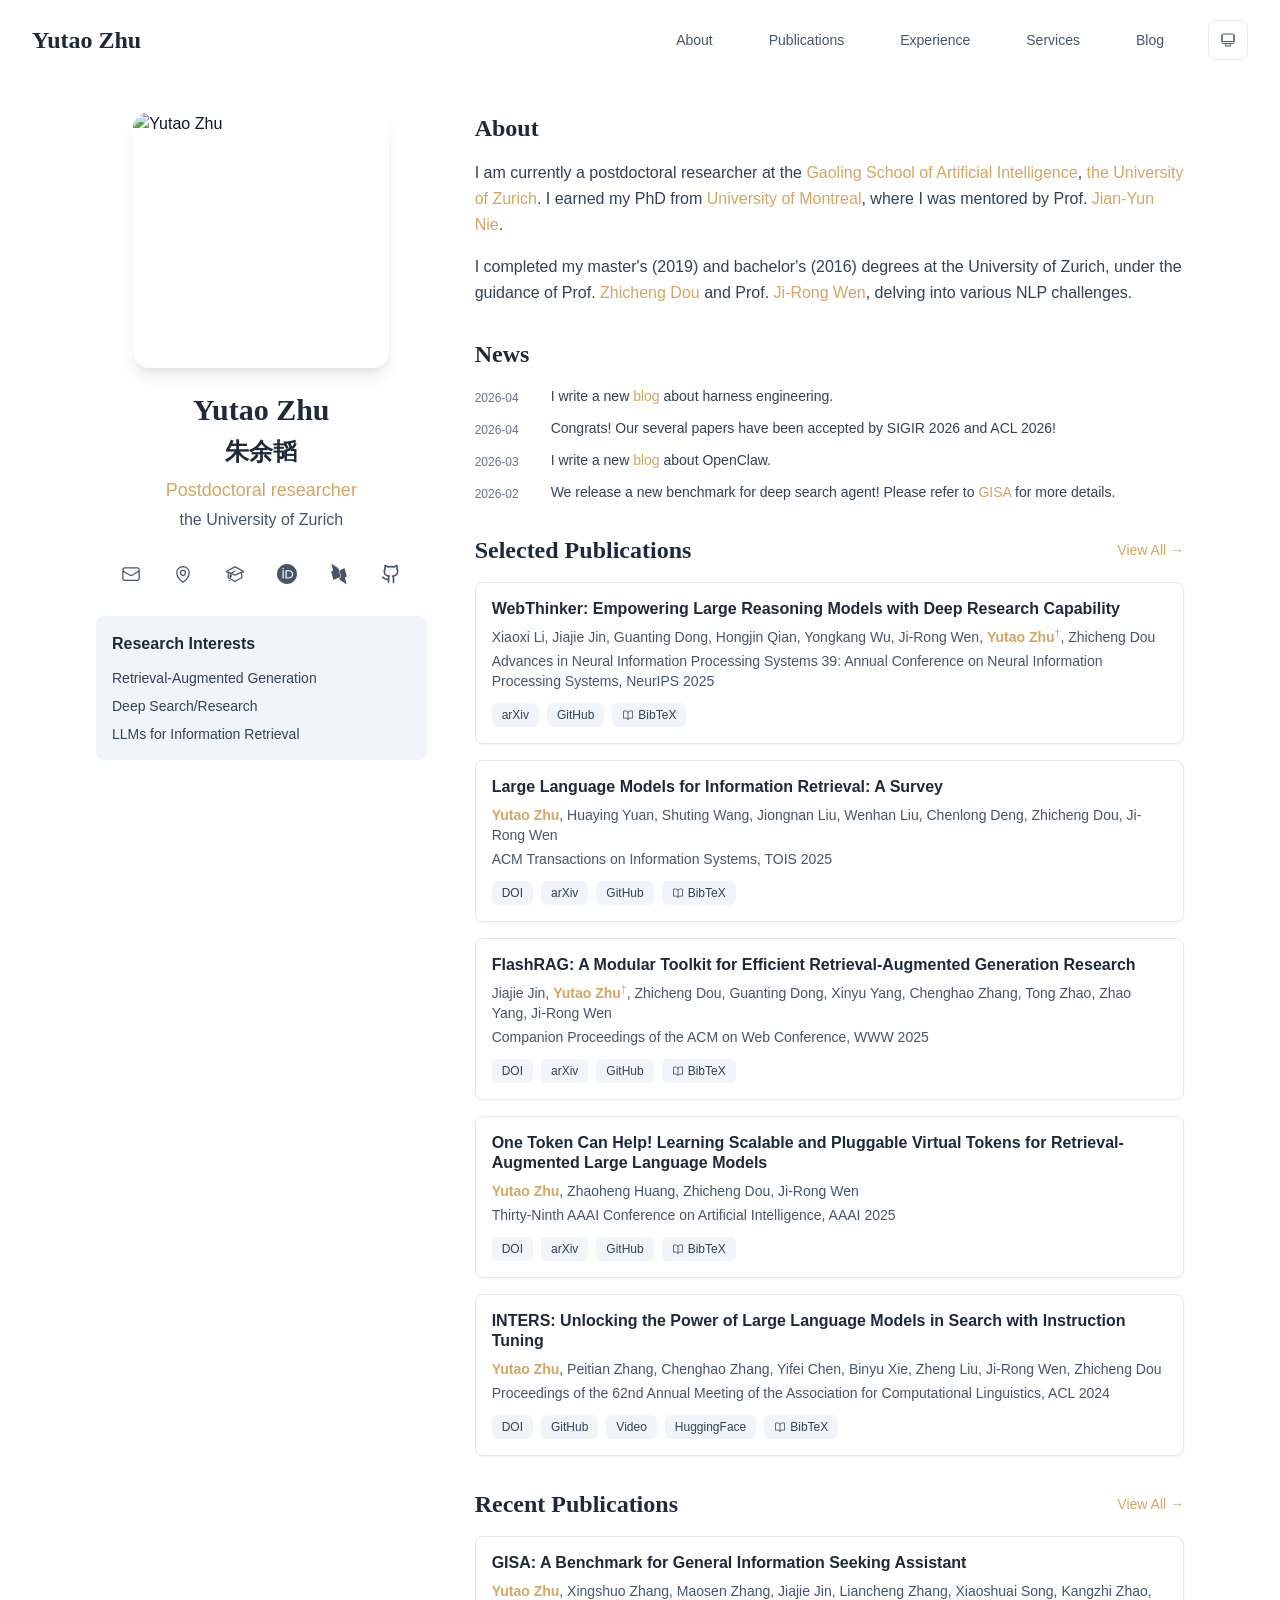
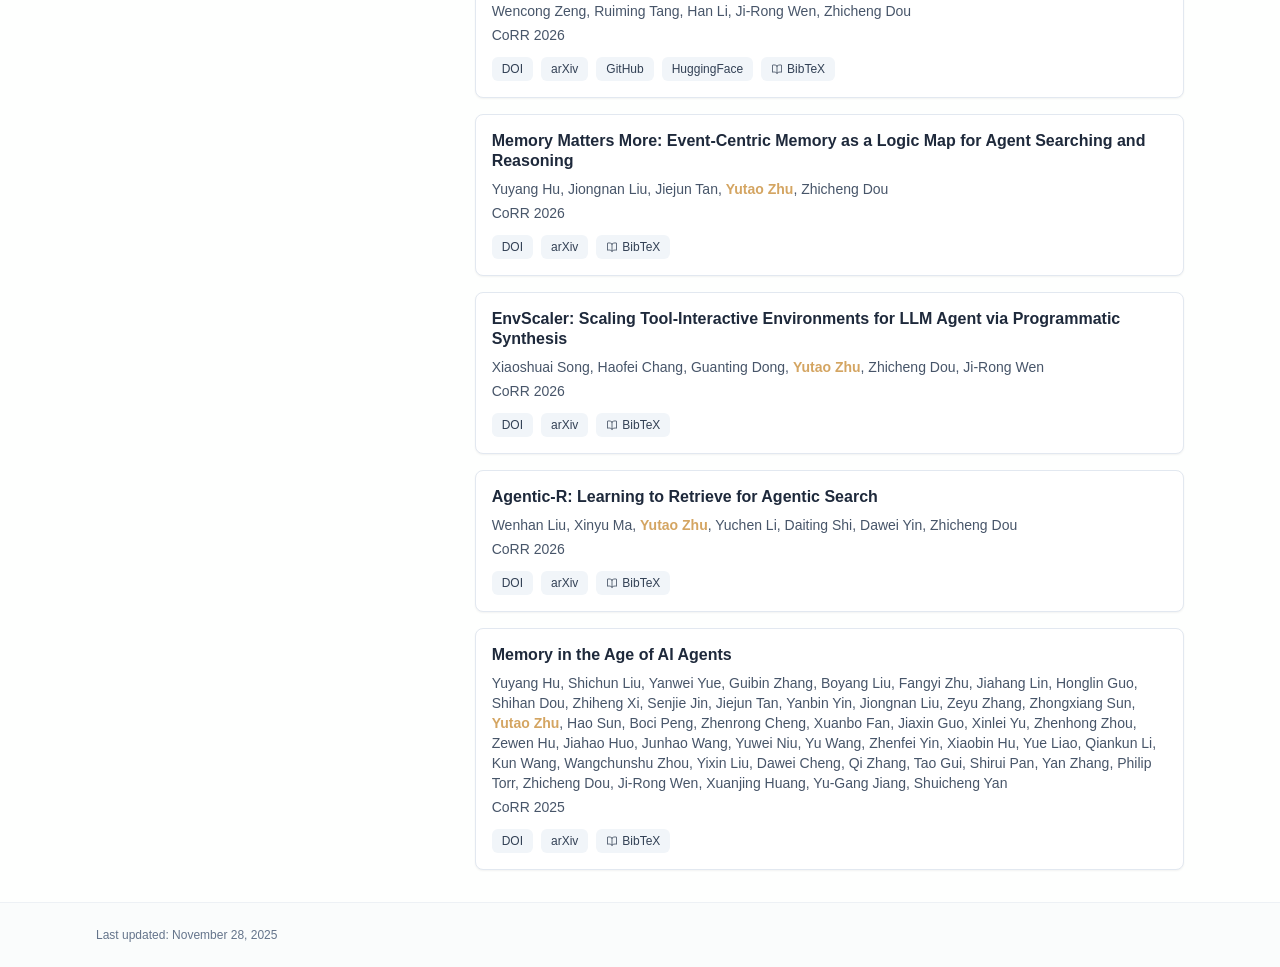
==== commit 82625051: "Update index.html" ====
--- a/index.html
+++ b/index.html
@@ -21,5 +21,5 @@
                 root.classList.add('light');
                 root.setAttribute('data-theme', 'light');
               }
-            </script><title>Yutao Zhu</title><meta name="description" content="Postdoctoral researcher at Renmin University of China."/><meta name="author" content="Yutao Zhu"/><meta name="keywords" content="Yutao Zhu,PhD,Research,Renmin University of China"/><meta name="creator" content="Yutao Zhu"/><meta name="publisher" content="Yutao Zhu"/><meta property="og:title" content="Yutao Zhu"/><meta property="og:description" content="Postdoctoral researcher at Renmin University of China."/><meta property="og:site_name" content="Yutao Zhu&#x27;s Academic Website"/><meta property="og:locale" content="en_US"/><meta property="og:type" content="website"/><meta name="twitter:card" content="summary"/><meta name="twitter:title" content="Yutao Zhu"/><meta name="twitter:description" content="Postdoctoral researcher at Renmin University of China."/><link rel="icon" href="/favicon.svg"/><script>document.querySelectorAll('body link[rel="icon"], body link[rel="apple-touch-icon"]').forEach(el => document.head.appendChild(el))</script><script src="/_next/static/chunks/polyfills-42372ed130431b0a.js" noModule=""></script></head><body class="font-sans antialiased"><div style="visibility:hidden"><nav class="fixed top-0 left-0 right-0 z-50" data-headlessui-state=""><div class="transition-all duration-300 ease-out bg-transparent" style="transform:translateY(-100px)"><div class="max-w-7xl mx-auto px-4 sm:px-6 lg:px-8"><div class="flex justify-between items-center h-16 lg:h-20"><div class="flex-shrink-0" tabindex="0"><a class="text-xl lg:text-2xl font-serif font-semibold text-primary hover:text-accent transition-colors duration-200" href="/">Yutao Zhu</a></div><div class="hidden lg:block"><div class="ml-10 flex items-center space-x-8"><div class="flex items-baseline space-x-8"><a class="relative px-3 py-2 text-sm font-medium transition-all duration-200 rounded hover:bg-accent/10 hover:shadow-sm text-primary" href="/"><span class="relative z-10">About</span><div class="absolute inset-0 bg-accent/10 rounded-lg"></div></a><a class="relative px-3 py-2 text-sm font-medium transition-all duration-200 rounded hover:bg-accent/10 hover:shadow-sm text-neutral-600 hover:text-primary" href="/publications/"><span class="relative z-10">Publications</span></a><a class="relative px-3 py-2 text-sm font-medium transition-all duration-200 rounded hover:bg-accent/10 hover:shadow-sm text-neutral-600 hover:text-primary" href="/teaching/"><span class="relative z-10">Experience</span></a><a class="relative px-3 py-2 text-sm font-medium transition-all duration-200 rounded hover:bg-accent/10 hover:shadow-sm text-neutral-600 hover:text-primary" href="/services/"><span class="relative z-10">Services</span></a><a class="relative px-3 py-2 text-sm font-medium transition-all duration-200 rounded hover:bg-accent/10 hover:shadow-sm text-neutral-600 hover:text-primary" href="/blog/"><span class="relative z-10">Blog</span></a></div><div class="flex items-center justify-center w-10 h-10 rounded-lg border border-neutral-200 dark:border-[rgba(148,163,184,0.24)] bg-background dark:bg-neutral-800"><div class="w-4 h-4 rounded-full bg-neutral-300 animate-pulse"></div></div></div></div><div class="lg:hidden flex items-center space-x-2"><div class="flex items-center justify-center w-10 h-10 rounded-lg border border-neutral-200 dark:border-[rgba(148,163,184,0.24)] bg-background dark:bg-neutral-800"><div class="w-4 h-4 rounded-full bg-neutral-300 animate-pulse"></div></div><button class="inline-flex items-center justify-center p-2 rounded-md text-neutral-600 hover:text-primary hover:bg-neutral-100 dark:hover:bg-neutral-800 focus:outline-none focus:ring-2 focus:ring-inset focus:ring-accent transition-colors duration-200" id="headlessui-disclosure-button-«R5pdb»" type="button" aria-expanded="false" data-headlessui-state=""><span class="sr-only">Open main menu</span><div><svg xmlns="http://www.w3.org/2000/svg" fill="none" viewBox="0 0 24 24" stroke-width="1.5" stroke="currentColor" aria-hidden="true" data-slot="icon" class="block h-6 w-6"><path stroke-linecap="round" stroke-linejoin="round" d="M3.75 6.75h16.5M3.75 12h16.5m-16.5 5.25h16.5"></path></svg></div></button></div></div></div></div></nav><main class="min-h-screen pt-16 lg:pt-20"><div class="max-w-6xl mx-auto px-4 sm:px-6 lg:px-8 py-8 bg-background min-h-screen"><div class="grid grid-cols-1 lg:grid-cols-3 gap-12"><div class="lg:col-span-1"><div class="sticky top-8" style="opacity:0;transform:translateY(20px)"><div class="w-64 h-64 mx-auto mb-6 rounded-2xl overflow-hidden shadow-lg hover:shadow-xl transition-all duration-200 hover:scale-105"><img alt="Yutao Zhu" width="256" height="256" decoding="async" data-nimg="1" class="w-full h-full object-cover object-[32%_center]" style="color:transparent" src="/bio_gemini.png"/></div><div class="text-center mb-6"><h1 class="text-3xl font-serif font-bold text-primary mb-2">Yutao Zhu</h1><h1 class="text-2xl font-serif font-bold text-primary mb-2">朱余韬</h1><p class="text-lg text-accent font-medium mb-1">Postdoctoral researcher</p><p class="text-neutral-600 mb-2">Renmin University of China</p></div><div class="flex flex-wrap justify-center gap-3 sm:gap-4 mb-6 relative px-2"><div class="relative"><button class="p-2 sm:p-2 transition-colors duration-200 text-neutral-600 dark:text-neutral-400 hover:text-accent" aria-label="Email"><svg xmlns="http://www.w3.org/2000/svg" fill="none" viewBox="0 0 24 24" stroke-width="1.5" stroke="currentColor" aria-hidden="true" data-slot="icon" class="h-5 w-5"><path stroke-linecap="round" stroke-linejoin="round" d="M21.75 6.75v10.5a2.25 2.25 0 0 1-2.25 2.25h-15a2.25 2.25 0 0 1-2.25-2.25V6.75m19.5 0A2.25 2.25 0 0 0 19.5 4.5h-15a2.25 2.25 0 0 0-2.25 2.25m19.5 0v.243a2.25 2.25 0 0 1-1.07 1.916l-7.5 4.615a2.25 2.25 0 0 1-2.36 0L3.32 8.91a2.25 2.25 0 0 1-1.07-1.916V6.75"></path></svg></button></div><div class="relative"><button class="p-2 sm:p-2 transition-colors duration-200 text-neutral-600 dark:text-neutral-400 hover:text-accent" aria-label="Location"><svg xmlns="http://www.w3.org/2000/svg" fill="none" viewBox="0 0 24 24" stroke-width="1.5" stroke="currentColor" aria-hidden="true" data-slot="icon" class="h-5 w-5"><path stroke-linecap="round" stroke-linejoin="round" d="M15 10.5a3 3 0 1 1-6 0 3 3 0 0 1 6 0Z"></path><path stroke-linecap="round" stroke-linejoin="round" d="M19.5 10.5c0 7.142-7.5 11.25-7.5 11.25S4.5 17.642 4.5 10.5a7.5 7.5 0 1 1 15 0Z"></path></svg></button></div><a href="https://scholar.google.com/citations?user=tBqVOWsAAAAJ&amp;hl=en" target="_blank" rel="noopener noreferrer" class="p-2 sm:p-2 text-neutral-600 dark:text-neutral-400 hover:text-accent transition-colors duration-200" aria-label="Google Scholar"><svg xmlns="http://www.w3.org/2000/svg" fill="none" viewBox="0 0 24 24" stroke-width="1.5" stroke="currentColor" aria-hidden="true" data-slot="icon" class="h-5 w-5"><path stroke-linecap="round" stroke-linejoin="round" d="M4.26 10.147a60.438 60.438 0 0 0-.491 6.347A48.62 48.62 0 0 1 12 20.904a48.62 48.62 0 0 1 8.232-4.41 60.46 60.46 0 0 0-.491-6.347m-15.482 0a50.636 50.636 0 0 0-2.658-.813A59.906 59.906 0 0 1 12 3.493a59.903 59.903 0 0 1 10.399 5.84c-.896.248-1.783.52-2.658.814m-15.482 0A50.717 50.717 0 0 1 12 13.489a50.702 50.702 0 0 1 7.74-3.342M6.75 15a.75.75 0 1 0 0-1.5.75.75 0 0 0 0 1.5Zm0 0v-3.675A55.378 55.378 0 0 1 12 8.443m-7.007 11.55A5.981 5.981 0 0 0 6.75 15.75v-1.5"></path></svg></a><a href="https://orcid.org/0000-0002-9432-3251" target="_blank" rel="noopener noreferrer" class="p-2 sm:p-2 text-neutral-600 dark:text-neutral-400 hover:text-accent transition-colors duration-200" aria-label="ORCID"><svg viewBox="0 0 24 24" fill="currentColor" class="h-5 w-5" xmlns="http://www.w3.org/2000/svg"><path d="M12 0C5.372 0 0 5.372 0 12s5.372 12 12 12 12-5.372 12-12S18.628 0 12 0zM7.369 4.378c.525 0 .947.431.947.947s-.422.947-.947.947a.95.95 0 0 1-.947-.947c0-.525.422-.947.947-.947zm-.722 3.038h1.444v10.041H6.647V7.416zm3.562 0h3.9c3.712 0 5.344 2.653 5.344 5.025 0 2.578-2.016 5.025-5.325 5.025h-3.919V7.416zm1.444 1.303v7.444h2.297c3.272 0 4.022-2.484 4.022-3.722 0-2.016-1.284-3.722-4.097-3.722h-2.222z"></path></svg></a><a href="https://dblp.org/pid/71/9704-1" target="_blank" rel="noopener noreferrer" class="p-2 sm:p-2 text-neutral-600 dark:text-neutral-400 hover:text-accent transition-colors duration-200" aria-label="DBLP"><svg viewBox="0 0 24 24" fill="currentColor" class="h-5 w-5" xmlns="http://www.w3.org/2000/svg"><path d="M21.3 14.58l-2.45-9.16s-.15-.59-.72-.33l-5.6 2.6.86 3.2 1.09 4.08.01.06c.05.47-.41.79-.41.79l-1.88.87.5 1.89.04.1c.07.17.28.6.81.91l6.95 4.27s.68.41.52-.17l-1.98-7.4 1.86-.86s.56-.26.4-.85zM13.76 14.67l-.01-.06-1.13-4.22-.66-2.45-.67-2.49v-.04s-.16-.59-.84-1L3.5.14s-.68-.41-.52.17l1.99 7.42-1.87.87s-.56.26-.4.85l2.45 9.16s.16.59.72.33l6.17-2.87 1.3-.61s.52-.24.42-.79z"></path></svg></a><a href="https://github.com/DaoD" target="_blank" rel="noopener noreferrer" class="p-2 sm:p-2 text-neutral-600 dark:text-neutral-400 hover:text-accent transition-colors duration-200" aria-label="GitHub"><svg xmlns="http://www.w3.org/2000/svg" width="24" height="24" viewBox="0 0 24 24" fill="none" stroke="currentColor" stroke-width="2" stroke-linecap="round" stroke-linejoin="round" class="lucide lucide-github h-5 w-5" aria-hidden="true"><path d="M15 22v-4a4.8 4.8 0 0 0-1-3.5c3 0 6-2 6-5.5.08-1.25-.27-2.48-1-3.5.28-1.15.28-2.35 0-3.5 0 0-1 0-3 1.5-2.64-.5-5.36-.5-8 0C6 2 5 2 5 2c-.3 1.15-.3 2.35 0 3.5A5.403 5.403 0 0 0 4 9c0 3.5 3 5.5 6 5.5-.39.49-.68 1.05-.85 1.65-.17.6-.22 1.23-.15 1.85v4"></path><path d="M9 18c-4.51 2-5-2-7-2"></path></svg></a></div><div class="bg-neutral-100 dark:bg-neutral-800 rounded-lg p-4 mb-6 hover:shadow-lg transition-all duration-200 hover:scale-[1.02]"><h3 class="font-semibold text-primary mb-3">Research Interests</h3><div class="space-y-2 text-sm text-neutral-700 dark:text-neutral-500"><div>Retrieval-Augmented Generation</div><div>Deep Search/Research</div><div>LLMs for Information Retrieval</div></div></div></div></div><div class="lg:col-span-2 space-y-8"><section id="about" class="scroll-mt-24 space-y-8"><section style="opacity:0;transform:translateY(20px)"><h2 class="text-2xl font-serif font-bold text-primary mb-4">About</h2><div class="text-neutral-700 dark:text-neutral-600 leading-relaxed"><p class="mb-4 last:mb-0">I am currently a postdoctoral researcher at the <a href="https://ai.ruc.edu.cn/" node="[object Object]" target="_blank" rel="noopener noreferrer" class="text-accent font-medium transition-all duration-200 rounded hover:bg-accent/10 hover:shadow-sm">Gaoling School of Artificial Intelligence</a>, <a href="https://www.ruc.edu.cn/" node="[object Object]" target="_blank" rel="noopener noreferrer" class="text-accent font-medium transition-all duration-200 rounded hover:bg-accent/10 hover:shadow-sm">Renmin University of China</a>. I earned my PhD from <a href="https://www.umontreal.ca/en/" node="[object Object]" target="_blank" rel="noopener noreferrer" class="text-accent font-medium transition-all duration-200 rounded hover:bg-accent/10 hover:shadow-sm">University of Montreal</a>, where I was mentored by Prof. <a href="http://rali.iro.umontreal.ca/nie/jian-yun-nie-en/" node="[object Object]" target="_blank" rel="noopener noreferrer" class="text-accent font-medium transition-all duration-200 rounded hover:bg-accent/10 hover:shadow-sm">Jian-Yun Nie</a>.</p>
-<p class="mb-4 last:mb-0">I completed my master&#x27;s (2019) and bachelor&#x27;s (2016) degrees at Renmin University of China, under the guidance of Prof. <a href="http://playbigdata.ruc.edu.cn/dou" node="[object Object]" target="_blank" rel="noopener noreferrer" class="text-accent font-medium transition-all duration-200 rounded hover:bg-accent/10 hover:shadow-sm">Zhicheng Dou</a> and Prof. <a href="https://scholar.google.com/citations?user=tbxCHJgAAAAJ" node="[object Object]" target="_blank" rel="noopener noreferrer" class="text-accent font-medium transition-all duration-200 rounded hover:bg-accent/10 hover:shadow-sm">Ji-Rong Wen</a>, delving into various NLP challenges.</p></div></section><section style="opacity:0;transform:translateY(20px)"><h2 class="text-2xl font-serif font-bold text-primary mb-4">News</h2><div class="space-y-3"><div class="flex items-start space-x-3"><span class="text-xs text-neutral-500 mt-1 w-16 flex-shrink-0">2026-04</span><div class="text-sm text-neutral-700"><p class="m-0">I write a new <a href="https://daod.github.io/blog/harness/" node="[object Object]" target="_blank" rel="noopener noreferrer" class="text-accent hover:underline">blog</a> about harness engineering.</p></div></div><div class="flex items-start space-x-3"><span class="text-xs text-neutral-500 mt-1 w-16 flex-shrink-0">2026-04</span><div class="text-sm text-neutral-700"><p class="m-0">Congrats! Our several papers have been accepted by SIGIR 2026 and ACL 2026!</p></div></div><div class="flex items-start space-x-3"><span class="text-xs text-neutral-500 mt-1 w-16 flex-shrink-0">2026-03</span><div class="text-sm text-neutral-700"><p class="m-0">I write a new <a href="https://daod.github.io/blog/openclaw/" node="[object Object]" target="_blank" rel="noopener noreferrer" class="text-accent hover:underline">blog</a> about OpenClaw.</p></div></div><div class="flex items-start space-x-3"><span class="text-xs text-neutral-500 mt-1 w-16 flex-shrink-0">2026-02</span><div class="text-sm text-neutral-700"><p class="m-0">We release a new benchmark for deep search agent! Please refer to <a href="https://github.com/RUC-NLPIR/GISA" node="[object Object]" target="_blank" rel="noopener noreferrer" class="text-accent hover:underline">GISA</a> for more details.</p></div></div></div></section><section style="opacity:0;transform:translateY(20px)"><div class="flex items-center justify-between mb-4"><h2 class="text-2xl font-serif font-bold text-primary">Selected Publications</h2><a class="text-accent hover:text-accent-dark text-sm font-medium transition-all duration-200 rounded hover:bg-accent/10 hover:shadow-sm" href="/publications/">View All →</a></div><div class="space-y-4"><div class="bg-white dark:bg-neutral-900 p-4 rounded-lg shadow-sm border border-neutral-200 dark:border-neutral-800 hover:shadow-lg transition-all duration-200 hover:scale-[1.02]" style="opacity:0;transform:translateY(20px)"><h3 class="font-semibold text-primary mb-2 leading-tight">WebThinker: Empowering Large Reasoning Models with Deep Research Capability</h3><p class="text-sm text-neutral-600 dark:text-neutral-500 mb-1"><span><span class="">Xiaoxi Li</span>, </span><span><span class="">Jiajie Jin</span>, </span><span><span class="">Guanting Dong</span>, </span><span><span class="">Hongjin Qian</span>, </span><span><span class="">Yongkang Wu</span>, </span><span><span class="">Ji-Rong Wen</span>, </span><span><span class="font-semibold text-accent">Yutao Zhu</span><sup class="ml-0 text-accent">†</sup>, </span><span><span class="">Zhicheng Dou</span></span></p><p class="text-sm text-neutral-600 dark:text-neutral-500 mb-2">Advances in Neural Information Processing Systems 39: Annual Conference on Neural Information Processing Systems, NeurIPS<!-- --> <!-- -->2025</p><div class="flex flex-wrap gap-2 mt-3"><a href="https://arxiv.org/abs/2504.21776" target="_blank" rel="noopener noreferrer" class="inline-flex items-center px-2.5 py-1 rounded-md text-xs font-medium bg-neutral-100 dark:bg-neutral-800 text-neutral-700 dark:text-neutral-300 hover:bg-accent hover:text-white transition-colors">arXiv</a><a href="https://github.com/RUC-NLPIR/WebThinker" target="_blank" rel="noopener noreferrer" class="inline-flex items-center px-2.5 py-1 rounded-md text-xs font-medium bg-neutral-100 dark:bg-neutral-800 text-neutral-700 dark:text-neutral-300 hover:bg-accent hover:text-white transition-colors">GitHub</a><button class="inline-flex items-center px-2.5 py-1 rounded-md text-xs font-medium transition-colors bg-neutral-100 dark:bg-neutral-800 text-neutral-700 dark:text-neutral-300 hover:bg-accent hover:text-white"><svg xmlns="http://www.w3.org/2000/svg" fill="none" viewBox="0 0 24 24" stroke-width="1.5" stroke="currentColor" aria-hidden="true" data-slot="icon" class="h-3 w-3 mr-1"><path stroke-linecap="round" stroke-linejoin="round" d="M12 6.042A8.967 8.967 0 0 0 6 3.75c-1.052 0-2.062.18-3 .512v14.25A8.987 8.987 0 0 1 6 18c2.305 0 4.408.867 6 2.292m0-14.25a8.966 8.966 0 0 1 6-2.292c1.052 0 2.062.18 3 .512v14.25A8.987 8.987 0 0 0 18 18a8.967 8.967 0 0 0-6 2.292m0-14.25v14.25"></path></svg>BibTeX</button></div></div><div class="bg-white dark:bg-neutral-900 p-4 rounded-lg shadow-sm border border-neutral-200 dark:border-neutral-800 hover:shadow-lg transition-all duration-200 hover:scale-[1.02]" style="opacity:0;transform:translateY(20px)"><h3 class="font-semibold text-primary mb-2 leading-tight">Large Language Models for Information Retrieval: A Survey</h3><p class="text-sm text-neutral-600 dark:text-neutral-500 mb-1"><span><span class="font-semibold text-accent">Yutao Zhu</span>, </span><span><span class="">Huaying Yuan</span>, </span><span><span class="">Shuting Wang</span>, </span><span><span class="">Jiongnan Liu</span>, </span><span><span class="">Wenhan Liu</span>, </span><span><span class="">Chenlong Deng</span>, </span><span><span class="">Zhicheng Dou</span>, </span><span><span class="">Ji-Rong Wen</span></span></p><p class="text-sm text-neutral-600 dark:text-neutral-500 mb-2">ACM Transactions on Information Systems, TOIS<!-- --> <!-- -->2025</p><div class="flex flex-wrap gap-2 mt-3"><a href="https://doi.org/10.1145/3748304" target="_blank" rel="noopener noreferrer" class="inline-flex items-center px-2.5 py-1 rounded-md text-xs font-medium bg-neutral-100 dark:bg-neutral-800 text-neutral-700 dark:text-neutral-300 hover:bg-accent hover:text-white transition-colors">DOI</a><a href="https://arxiv.org/abs/2308.07107" target="_blank" rel="noopener noreferrer" class="inline-flex items-center px-2.5 py-1 rounded-md text-xs font-medium bg-neutral-100 dark:bg-neutral-800 text-neutral-700 dark:text-neutral-300 hover:bg-accent hover:text-white transition-colors">arXiv</a><a href="https://github.com/RUC-NLPIR/LLM4IR-Survey" target="_blank" rel="noopener noreferrer" class="inline-flex items-center px-2.5 py-1 rounded-md text-xs font-medium bg-neutral-100 dark:bg-neutral-800 text-neutral-700 dark:text-neutral-300 hover:bg-accent hover:text-white transition-colors">GitHub</a><button class="inline-flex items-center px-2.5 py-1 rounded-md text-xs font-medium transition-colors bg-neutral-100 dark:bg-neutral-800 text-neutral-700 dark:text-neutral-300 hover:bg-accent hover:text-white"><svg xmlns="http://www.w3.org/2000/svg" fill="none" viewBox="0 0 24 24" stroke-width="1.5" stroke="currentColor" aria-hidden="true" data-slot="icon" class="h-3 w-3 mr-1"><path stroke-linecap="round" stroke-linejoin="round" d="M12 6.042A8.967 8.967 0 0 0 6 3.75c-1.052 0-2.062.18-3 .512v14.25A8.987 8.987 0 0 1 6 18c2.305 0 4.408.867 6 2.292m0-14.25a8.966 8.966 0 0 1 6-2.292c1.052 0 2.062.18 3 .512v14.25A8.987 8.987 0 0 0 18 18a8.967 8.967 0 0 0-6 2.292m0-14.25v14.25"></path></svg>BibTeX</button></div></div><div class="bg-white dark:bg-neutral-900 p-4 rounded-lg shadow-sm border border-neutral-200 dark:border-neutral-800 hover:shadow-lg transition-all duration-200 hover:scale-[1.02]" style="opacity:0;transform:translateY(20px)"><h3 class="font-semibold text-primary mb-2 leading-tight">FlashRAG: A Modular Toolkit for Efficient Retrieval-Augmented Generation Research</h3><p class="text-sm text-neutral-600 dark:text-neutral-500 mb-1"><span><span class="">Jiajie Jin</span>, </span><span><span class="font-semibold text-accent">Yutao Zhu</span><sup class="ml-0 text-accent">†</sup>, </span><span><span class="">Zhicheng Dou</span>, </span><span><span class="">Guanting Dong</span>, </span><span><span class="">Xinyu Yang</span>, </span><span><span class="">Chenghao Zhang</span>, </span><span><span class="">Tong Zhao</span>, </span><span><span class="">Zhao Yang</span>, </span><span><span class="">Ji-Rong Wen</span></span></p><p class="text-sm text-neutral-600 dark:text-neutral-500 mb-2">Companion Proceedings of the ACM on Web Conference, WWW<!-- --> <!-- -->2025</p><div class="flex flex-wrap gap-2 mt-3"><a href="https://doi.org/10.1145/3701716.3715313" target="_blank" rel="noopener noreferrer" class="inline-flex items-center px-2.5 py-1 rounded-md text-xs font-medium bg-neutral-100 dark:bg-neutral-800 text-neutral-700 dark:text-neutral-300 hover:bg-accent hover:text-white transition-colors">DOI</a><a href="https://arxiv.org/abs/2405.13576" target="_blank" rel="noopener noreferrer" class="inline-flex items-center px-2.5 py-1 rounded-md text-xs font-medium bg-neutral-100 dark:bg-neutral-800 text-neutral-700 dark:text-neutral-300 hover:bg-accent hover:text-white transition-colors">arXiv</a><a href="https://github.com/RUC-NLPIR/FlashRAG" target="_blank" rel="noopener noreferrer" class="inline-flex items-center px-2.5 py-1 rounded-md text-xs font-medium bg-neutral-100 dark:bg-neutral-800 text-neutral-700 dark:text-neutral-300 hover:bg-accent hover:text-white transition-colors">GitHub</a><button class="inline-flex items-center px-2.5 py-1 rounded-md text-xs font-medium transition-colors bg-neutral-100 dark:bg-neutral-800 text-neutral-700 dark:text-neutral-300 hover:bg-accent hover:text-white"><svg xmlns="http://www.w3.org/2000/svg" fill="none" viewBox="0 0 24 24" stroke-width="1.5" stroke="currentColor" aria-hidden="true" data-slot="icon" class="h-3 w-3 mr-1"><path stroke-linecap="round" stroke-linejoin="round" d="M12 6.042A8.967 8.967 0 0 0 6 3.75c-1.052 0-2.062.18-3 .512v14.25A8.987 8.987 0 0 1 6 18c2.305 0 4.408.867 6 2.292m0-14.25a8.966 8.966 0 0 1 6-2.292c1.052 0 2.062.18 3 .512v14.25A8.987 8.987 0 0 0 18 18a8.967 8.967 0 0 0-6 2.292m0-14.25v14.25"></path></svg>BibTeX</button></div></div><div class="bg-white dark:bg-neutral-900 p-4 rounded-lg shadow-sm border border-neutral-200 dark:border-neutral-800 hover:shadow-lg transition-all duration-200 hover:scale-[1.02]" style="opacity:0;transform:translateY(20px)"><h3 class="font-semibold text-primary mb-2 leading-tight">One Token Can Help! Learning Scalable and Pluggable Virtual Tokens for Retrieval-Augmented Large Language Models</h3><p class="text-sm text-neutral-600 dark:text-neutral-500 mb-1"><span><span class="font-semibold text-accent">Yutao Zhu</span>, </span><span><span class="">Zhaoheng Huang</span>, </span><span><span class="">Zhicheng Dou</span>, </span><span><span class="">Ji-Rong Wen</span></span></p><p class="text-sm text-neutral-600 dark:text-neutral-500 mb-2">Thirty-Ninth AAAI Conference on Artificial Intelligence, AAAI<!-- --> <!-- -->2025</p><div class="flex flex-wrap gap-2 mt-3"><a href="https://doi.org/10.1609/AAAI.V39I24.34813" target="_blank" rel="noopener noreferrer" class="inline-flex items-center px-2.5 py-1 rounded-md text-xs font-medium bg-neutral-100 dark:bg-neutral-800 text-neutral-700 dark:text-neutral-300 hover:bg-accent hover:text-white transition-colors">DOI</a><a href="https://arxiv.org/abs/2405.19670" target="_blank" rel="noopener noreferrer" class="inline-flex items-center px-2.5 py-1 rounded-md text-xs font-medium bg-neutral-100 dark:bg-neutral-800 text-neutral-700 dark:text-neutral-300 hover:bg-accent hover:text-white transition-colors">arXiv</a><a href="https://github.com/DaoD/SPRING" target="_blank" rel="noopener noreferrer" class="inline-flex items-center px-2.5 py-1 rounded-md text-xs font-medium bg-neutral-100 dark:bg-neutral-800 text-neutral-700 dark:text-neutral-300 hover:bg-accent hover:text-white transition-colors">GitHub</a><button class="inline-flex items-center px-2.5 py-1 rounded-md text-xs font-medium transition-colors bg-neutral-100 dark:bg-neutral-800 text-neutral-700 dark:text-neutral-300 hover:bg-accent hover:text-white"><svg xmlns="http://www.w3.org/2000/svg" fill="none" viewBox="0 0 24 24" stroke-width="1.5" stroke="currentColor" aria-hidden="true" data-slot="icon" class="h-3 w-3 mr-1"><path stroke-linecap="round" stroke-linejoin="round" d="M12 6.042A8.967 8.967 0 0 0 6 3.75c-1.052 0-2.062.18-3 .512v14.25A8.987 8.987 0 0 1 6 18c2.305 0 4.408.867 6 2.292m0-14.25a8.966 8.966 0 0 1 6-2.292c1.052 0 2.062.18 3 .512v14.25A8.987 8.987 0 0 0 18 18a8.967 8.967 0 0 0-6 2.292m0-14.25v14.25"></path></svg>BibTeX</button></div></div><div class="bg-white dark:bg-neutral-900 p-4 rounded-lg shadow-sm border border-neutral-200 dark:border-neutral-800 hover:shadow-lg transition-all duration-200 hover:scale-[1.02]" style="opacity:0;transform:translateY(20px)"><h3 class="font-semibold text-primary mb-2 leading-tight">INTERS: Unlocking the Power of Large Language Models in Search with Instruction Tuning</h3><p class="text-sm text-neutral-600 dark:text-neutral-500 mb-1"><span><span class="font-semibold text-accent">Yutao Zhu</span>, </span><span><span class="">Peitian Zhang</span>, </span><span><span class="">Chenghao Zhang</span>, </span><span><span class="">Yifei Chen</span>, </span><span><span class="">Binyu Xie</span>, </span><span><span class="">Zheng Liu</span>, </span><span><span class="">Ji-Rong Wen</span>, </span><span><span class="">Zhicheng Dou</span></span></p><p class="text-sm text-neutral-600 dark:text-neutral-500 mb-2">Proceedings of the 62nd Annual Meeting of the Association for Computational Linguistics, ACL<!-- --> <!-- -->2024</p><div class="flex flex-wrap gap-2 mt-3"><a href="https://doi.org/10.18653/V1/2024.ACL-LONG.154" target="_blank" rel="noopener noreferrer" class="inline-flex items-center px-2.5 py-1 rounded-md text-xs font-medium bg-neutral-100 dark:bg-neutral-800 text-neutral-700 dark:text-neutral-300 hover:bg-accent hover:text-white transition-colors">DOI</a><a href="https://github.com/DaoD/INTERS" target="_blank" rel="noopener noreferrer" class="inline-flex items-center px-2.5 py-1 rounded-md text-xs font-medium bg-neutral-100 dark:bg-neutral-800 text-neutral-700 dark:text-neutral-300 hover:bg-accent hover:text-white transition-colors">GitHub</a><a href="https://doi.org/10.48448/t880-0f12" target="_blank" rel="noopener noreferrer" class="inline-flex items-center px-2.5 py-1 rounded-md text-xs font-medium bg-neutral-100 dark:bg-neutral-800 text-neutral-700 dark:text-neutral-300 hover:bg-accent hover:text-white transition-colors">Video</a><a href="https://huggingface.co/datasets/yutaozhu94/INTERS" target="_blank" rel="noopener noreferrer" class="inline-flex items-center px-2.5 py-1 rounded-md text-xs font-medium bg-neutral-100 dark:bg-neutral-800 text-neutral-700 dark:text-neutral-300 hover:bg-accent hover:text-white transition-colors">HuggingFace</a><button class="inline-flex items-center px-2.5 py-1 rounded-md text-xs font-medium transition-colors bg-neutral-100 dark:bg-neutral-800 text-neutral-700 dark:text-neutral-300 hover:bg-accent hover:text-white"><svg xmlns="http://www.w3.org/2000/svg" fill="none" viewBox="0 0 24 24" stroke-width="1.5" stroke="currentColor" aria-hidden="true" data-slot="icon" class="h-3 w-3 mr-1"><path stroke-linecap="round" stroke-linejoin="round" d="M12 6.042A8.967 8.967 0 0 0 6 3.75c-1.052 0-2.062.18-3 .512v14.25A8.987 8.987 0 0 1 6 18c2.305 0 4.408.867 6 2.292m0-14.25a8.966 8.966 0 0 1 6-2.292c1.052 0 2.062.18 3 .512v14.25A8.987 8.987 0 0 0 18 18a8.967 8.967 0 0 0-6 2.292m0-14.25v14.25"></path></svg>BibTeX</button></div></div></div></section><section style="opacity:0;transform:translateY(20px)"><div class="flex items-center justify-between mb-4"><h2 class="text-2xl font-serif font-bold text-primary">Recent Publications</h2><a class="text-accent hover:text-accent-dark text-sm font-medium transition-all duration-200 rounded hover:bg-accent/10 hover:shadow-sm" href="/publications/">View All →</a></div><div class="space-y-4"><div class="bg-white dark:bg-neutral-900 p-4 rounded-lg shadow-sm border border-neutral-200 dark:border-neutral-800 hover:shadow-lg transition-all duration-200 hover:scale-[1.02]" style="opacity:0;transform:translateY(20px)"><h3 class="font-semibold text-primary mb-2 leading-tight">GISA: A Benchmark for General Information Seeking Assistant</h3><p class="text-sm text-neutral-600 dark:text-neutral-500 mb-1"><span><span class="font-semibold text-accent">Yutao Zhu</span>, </span><span><span class="">Xingshuo Zhang</span>, </span><span><span class="">Maosen Zhang</span>, </span><span><span class="">Jiajie Jin</span>, </span><span><span class="">Liancheng Zhang</span>, </span><span><span class="">Xiaoshuai Song</span>, </span><span><span class="">Kangzhi Zhao</span>, </span><span><span class="">Wencong Zeng</span>, </span><span><span class="">Ruiming Tang</span>, </span><span><span class="">Han Li</span>, </span><span><span class="">Ji-Rong Wen</span>, </span><span><span class="">Zhicheng Dou</span></span></p><p class="text-sm text-neutral-600 dark:text-neutral-500 mb-2">CoRR<!-- --> <!-- -->2026</p><div class="flex flex-wrap gap-2 mt-3"><a href="https://doi.org/10.48550/ARXIV.2602.08543" target="_blank" rel="noopener noreferrer" class="inline-flex items-center px-2.5 py-1 rounded-md text-xs font-medium bg-neutral-100 dark:bg-neutral-800 text-neutral-700 dark:text-neutral-300 hover:bg-accent hover:text-white transition-colors">DOI</a><a href="https://arxiv.org/abs/2602.08543" target="_blank" rel="noopener noreferrer" class="inline-flex items-center px-2.5 py-1 rounded-md text-xs font-medium bg-neutral-100 dark:bg-neutral-800 text-neutral-700 dark:text-neutral-300 hover:bg-accent hover:text-white transition-colors">arXiv</a><a href="https://github.com/RUC-NLPIR/GISA" target="_blank" rel="noopener noreferrer" class="inline-flex items-center px-2.5 py-1 rounded-md text-xs font-medium bg-neutral-100 dark:bg-neutral-800 text-neutral-700 dark:text-neutral-300 hover:bg-accent hover:text-white transition-colors">GitHub</a><a href="https://huggingface.co/datasets/RUC-NLPIR/GISA" target="_blank" rel="noopener noreferrer" class="inline-flex items-center px-2.5 py-1 rounded-md text-xs font-medium bg-neutral-100 dark:bg-neutral-800 text-neutral-700 dark:text-neutral-300 hover:bg-accent hover:text-white transition-colors">HuggingFace</a><button class="inline-flex items-center px-2.5 py-1 rounded-md text-xs font-medium transition-colors bg-neutral-100 dark:bg-neutral-800 text-neutral-700 dark:text-neutral-300 hover:bg-accent hover:text-white"><svg xmlns="http://www.w3.org/2000/svg" fill="none" viewBox="0 0 24 24" stroke-width="1.5" stroke="currentColor" aria-hidden="true" data-slot="icon" class="h-3 w-3 mr-1"><path stroke-linecap="round" stroke-linejoin="round" d="M12 6.042A8.967 8.967 0 0 0 6 3.75c-1.052 0-2.062.18-3 .512v14.25A8.987 8.987 0 0 1 6 18c2.305 0 4.408.867 6 2.292m0-14.25a8.966 8.966 0 0 1 6-2.292c1.052 0 2.062.18 3 .512v14.25A8.987 8.987 0 0 0 18 18a8.967 8.967 0 0 0-6 2.292m0-14.25v14.25"></path></svg>BibTeX</button></div></div><div class="bg-white dark:bg-neutral-900 p-4 rounded-lg shadow-sm border border-neutral-200 dark:border-neutral-800 hover:shadow-lg transition-all duration-200 hover:scale-[1.02]" style="opacity:0;transform:translateY(20px)"><h3 class="font-semibold text-primary mb-2 leading-tight">Memory Matters More: Event-Centric Memory as a Logic Map for Agent Searching and Reasoning</h3><p class="text-sm text-neutral-600 dark:text-neutral-500 mb-1"><span><span class="">Yuyang Hu</span>, </span><span><span class="">Jiongnan Liu</span>, </span><span><span class="">Jiejun Tan</span>, </span><span><span class="font-semibold text-accent">Yutao Zhu</span>, </span><span><span class="">Zhicheng Dou</span></span></p><p class="text-sm text-neutral-600 dark:text-neutral-500 mb-2">CoRR<!-- --> <!-- -->2026</p><div class="flex flex-wrap gap-2 mt-3"><a href="https://doi.org/10.48550/ARXIV.2601.04726" target="_blank" rel="noopener noreferrer" class="inline-flex items-center px-2.5 py-1 rounded-md text-xs font-medium bg-neutral-100 dark:bg-neutral-800 text-neutral-700 dark:text-neutral-300 hover:bg-accent hover:text-white transition-colors">DOI</a><a href="https://arxiv.org/abs/2601.04726" target="_blank" rel="noopener noreferrer" class="inline-flex items-center px-2.5 py-1 rounded-md text-xs font-medium bg-neutral-100 dark:bg-neutral-800 text-neutral-700 dark:text-neutral-300 hover:bg-accent hover:text-white transition-colors">arXiv</a><button class="inline-flex items-center px-2.5 py-1 rounded-md text-xs font-medium transition-colors bg-neutral-100 dark:bg-neutral-800 text-neutral-700 dark:text-neutral-300 hover:bg-accent hover:text-white"><svg xmlns="http://www.w3.org/2000/svg" fill="none" viewBox="0 0 24 24" stroke-width="1.5" stroke="currentColor" aria-hidden="true" data-slot="icon" class="h-3 w-3 mr-1"><path stroke-linecap="round" stroke-linejoin="round" d="M12 6.042A8.967 8.967 0 0 0 6 3.75c-1.052 0-2.062.18-3 .512v14.25A8.987 8.987 0 0 1 6 18c2.305 0 4.408.867 6 2.292m0-14.25a8.966 8.966 0 0 1 6-2.292c1.052 0 2.062.18 3 .512v14.25A8.987 8.987 0 0 0 18 18a8.967 8.967 0 0 0-6 2.292m0-14.25v14.25"></path></svg>BibTeX</button></div></div><div class="bg-white dark:bg-neutral-900 p-4 rounded-lg shadow-sm border border-neutral-200 dark:border-neutral-800 hover:shadow-lg transition-all duration-200 hover:scale-[1.02]" style="opacity:0;transform:translateY(20px)"><h3 class="font-semibold text-primary mb-2 leading-tight">EnvScaler: Scaling Tool-Interactive Environments for LLM Agent via Programmatic Synthesis</h3><p class="text-sm text-neutral-600 dark:text-neutral-500 mb-1"><span><span class="">Xiaoshuai Song</span>, </span><span><span class="">Haofei Chang</span>, </span><span><span class="">Guanting Dong</span>, </span><span><span class="font-semibold text-accent">Yutao Zhu</span>, </span><span><span class="">Zhicheng Dou</span>, </span><span><span class="">Ji-Rong Wen</span></span></p><p class="text-sm text-neutral-600 dark:text-neutral-500 mb-2">CoRR<!-- --> <!-- -->2026</p><div class="flex flex-wrap gap-2 mt-3"><a href="https://doi.org/10.48550/ARXIV.2601.05808" target="_blank" rel="noopener noreferrer" class="inline-flex items-center px-2.5 py-1 rounded-md text-xs font-medium bg-neutral-100 dark:bg-neutral-800 text-neutral-700 dark:text-neutral-300 hover:bg-accent hover:text-white transition-colors">DOI</a><a href="https://arxiv.org/abs/2601.05808" target="_blank" rel="noopener noreferrer" class="inline-flex items-center px-2.5 py-1 rounded-md text-xs font-medium bg-neutral-100 dark:bg-neutral-800 text-neutral-700 dark:text-neutral-300 hover:bg-accent hover:text-white transition-colors">arXiv</a><button class="inline-flex items-center px-2.5 py-1 rounded-md text-xs font-medium transition-colors bg-neutral-100 dark:bg-neutral-800 text-neutral-700 dark:text-neutral-300 hover:bg-accent hover:text-white"><svg xmlns="http://www.w3.org/2000/svg" fill="none" viewBox="0 0 24 24" stroke-width="1.5" stroke="currentColor" aria-hidden="true" data-slot="icon" class="h-3 w-3 mr-1"><path stroke-linecap="round" stroke-linejoin="round" d="M12 6.042A8.967 8.967 0 0 0 6 3.75c-1.052 0-2.062.18-3 .512v14.25A8.987 8.987 0 0 1 6 18c2.305 0 4.408.867 6 2.292m0-14.25a8.966 8.966 0 0 1 6-2.292c1.052 0 2.062.18 3 .512v14.25A8.987 8.987 0 0 0 18 18a8.967 8.967 0 0 0-6 2.292m0-14.25v14.25"></path></svg>BibTeX</button></div></div><div class="bg-white dark:bg-neutral-900 p-4 rounded-lg shadow-sm border border-neutral-200 dark:border-neutral-800 hover:shadow-lg transition-all duration-200 hover:scale-[1.02]" style="opacity:0;transform:translateY(20px)"><h3 class="font-semibold text-primary mb-2 leading-tight">Agentic-R: Learning to Retrieve for Agentic Search</h3><p class="text-sm text-neutral-600 dark:text-neutral-500 mb-1"><span><span class="">Wenhan Liu</span>, </span><span><span class="">Xinyu Ma</span>, </span><span><span class="font-semibold text-accent">Yutao Zhu</span>, </span><span><span class="">Yuchen Li</span>, </span><span><span class="">Daiting Shi</span>, </span><span><span class="">Dawei Yin</span>, </span><span><span class="">Zhicheng Dou</span></span></p><p class="text-sm text-neutral-600 dark:text-neutral-500 mb-2">CoRR<!-- --> <!-- -->2026</p><div class="flex flex-wrap gap-2 mt-3"><a href="https://doi.org/10.48550/ARXIV.2601.11888" target="_blank" rel="noopener noreferrer" class="inline-flex items-center px-2.5 py-1 rounded-md text-xs font-medium bg-neutral-100 dark:bg-neutral-800 text-neutral-700 dark:text-neutral-300 hover:bg-accent hover:text-white transition-colors">DOI</a><a href="https://arxiv.org/abs/2601.11888" target="_blank" rel="noopener noreferrer" class="inline-flex items-center px-2.5 py-1 rounded-md text-xs font-medium bg-neutral-100 dark:bg-neutral-800 text-neutral-700 dark:text-neutral-300 hover:bg-accent hover:text-white transition-colors">arXiv</a><button class="inline-flex items-center px-2.5 py-1 rounded-md text-xs font-medium transition-colors bg-neutral-100 dark:bg-neutral-800 text-neutral-700 dark:text-neutral-300 hover:bg-accent hover:text-white"><svg xmlns="http://www.w3.org/2000/svg" fill="none" viewBox="0 0 24 24" stroke-width="1.5" stroke="currentColor" aria-hidden="true" data-slot="icon" class="h-3 w-3 mr-1"><path stroke-linecap="round" stroke-linejoin="round" d="M12 6.042A8.967 8.967 0 0 0 6 3.75c-1.052 0-2.062.18-3 .512v14.25A8.987 8.987 0 0 1 6 18c2.305 0 4.408.867 6 2.292m0-14.25a8.966 8.966 0 0 1 6-2.292c1.052 0 2.062.18 3 .512v14.25A8.987 8.987 0 0 0 18 18a8.967 8.967 0 0 0-6 2.292m0-14.25v14.25"></path></svg>BibTeX</button></div></div><div class="bg-white dark:bg-neutral-900 p-4 rounded-lg shadow-sm border border-neutral-200 dark:border-neutral-800 hover:shadow-lg transition-all duration-200 hover:scale-[1.02]" style="opacity:0;transform:translateY(20px)"><h3 class="font-semibold text-primary mb-2 leading-tight">Memory in the Age of AI Agents</h3><p class="text-sm text-neutral-600 dark:text-neutral-500 mb-1"><span><span class="">Yuyang Hu</span>, </span><span><span class="">Shichun Liu</span>, </span><span><span class="">Yanwei Yue</span>, </span><span><span class="">Guibin Zhang</span>, </span><span><span class="">Boyang Liu</span>, </span><span><span class="">Fangyi Zhu</span>, </span><span><span class="">Jiahang Lin</span>, </span><span><span class="">Honglin Guo</span>, </span><span><span class="">Shihan Dou</span>, </span><span><span class="">Zhiheng Xi</span>, </span><span><span class="">Senjie Jin</span>, </span><span><span class="">Jiejun Tan</span>, </span><span><span class="">Yanbin Yin</span>, </span><span><span class="">Jiongnan Liu</span>, </span><span><span class="">Zeyu Zhang</span>, </span><span><span class="">Zhongxiang Sun</span>, </span><span><span class="font-semibold text-accent">Yutao Zhu</span>, </span><span><span class="">Hao Sun</span>, </span><span><span class="">Boci Peng</span>, </span><span><span class="">Zhenrong Cheng</span>, </span><span><span class="">Xuanbo Fan</span>, </span><span><span class="">Jiaxin Guo</span>, </span><span><span class="">Xinlei Yu</span>, </span><span><span class="">Zhenhong Zhou</span>, </span><span><span class="">Zewen Hu</span>, </span><span><span class="">Jiahao Huo</span>, </span><span><span class="">Junhao Wang</span>, </span><span><span class="">Yuwei Niu</span>, </span><span><span class="">Yu Wang</span>, </span><span><span class="">Zhenfei Yin</span>, </span><span><span class="">Xiaobin Hu</span>, </span><span><span class="">Yue Liao</span>, </span><span><span class="">Qiankun Li</span>, </span><span><span class="">Kun Wang</span>, </span><span><span class="">Wangchunshu Zhou</span>, </span><span><span class="">Yixin Liu</span>, </span><span><span class="">Dawei Cheng</span>, </span><span><span class="">Qi Zhang</span>, </span><span><span class="">Tao Gui</span>, </span><span><span class="">Shirui Pan</span>, </span><span><span class="">Yan Zhang</span>, </span><span><span class="">Philip Torr</span>, </span><span><span class="">Zhicheng Dou</span>, </span><span><span class="">Ji-Rong Wen</span>, </span><span><span class="">Xuanjing Huang</span>, </span><span><span class="">Yu-Gang Jiang</span>, </span><span><span class="">Shuicheng Yan</span></span></p><p class="text-sm text-neutral-600 dark:text-neutral-500 mb-2">CoRR<!-- --> <!-- -->2025</p><div class="flex flex-wrap gap-2 mt-3"><a href="https://doi.org/10.48550/ARXIV.2512.13564" target="_blank" rel="noopener noreferrer" class="inline-flex items-center px-2.5 py-1 rounded-md text-xs font-medium bg-neutral-100 dark:bg-neutral-800 text-neutral-700 dark:text-neutral-300 hover:bg-accent hover:text-white transition-colors">DOI</a><a href="https://arxiv.org/abs/2512.13564" target="_blank" rel="noopener noreferrer" class="inline-flex items-center px-2.5 py-1 rounded-md text-xs font-medium bg-neutral-100 dark:bg-neutral-800 text-neutral-700 dark:text-neutral-300 hover:bg-accent hover:text-white transition-colors">arXiv</a><button class="inline-flex items-center px-2.5 py-1 rounded-md text-xs font-medium transition-colors bg-neutral-100 dark:bg-neutral-800 text-neutral-700 dark:text-neutral-300 hover:bg-accent hover:text-white"><svg xmlns="http://www.w3.org/2000/svg" fill="none" viewBox="0 0 24 24" stroke-width="1.5" stroke="currentColor" aria-hidden="true" data-slot="icon" class="h-3 w-3 mr-1"><path stroke-linecap="round" stroke-linejoin="round" d="M12 6.042A8.967 8.967 0 0 0 6 3.75c-1.052 0-2.062.18-3 .512v14.25A8.987 8.987 0 0 1 6 18c2.305 0 4.408.867 6 2.292m0-14.25a8.966 8.966 0 0 1 6-2.292c1.052 0 2.062.18 3 .512v14.25A8.987 8.987 0 0 0 18 18a8.967 8.967 0 0 0-6 2.292m0-14.25v14.25"></path></svg>BibTeX</button></div></div></div></section></section></div></div></div><!--$--><!--/$--><!--$--><!--/$--></main><footer class="border-t border-neutral-200/50 bg-neutral-50/50 dark:bg-neutral-900/50 dark:border-neutral-700/50"><div class="max-w-6xl mx-auto px-4 sm:px-6 lg:px-8 py-6"><div class="flex flex-col sm:flex-row justify-between items-center gap-2"><p class="text-xs text-neutral-500">Last updated: <!-- -->November 28, 2025</p></div></div></footer></div><script src="/_next/static/chunks/webpack-679b75d1c4c2027c.js" async=""></script><script>(self.__next_f=self.__next_f||[]).push([0])</script><script>self.__next_f.push([1,"1:\"$Sreact.fragment\"\n2:I[3719,[\"929\",\"static/chunks/929-8fd01a645938183e.js\",\"874\",\"static/chunks/874-6cc630662f3664af.js\",\"540\",\"static/chunks/540-6a7efa69bc071c87.js\",\"177\",\"static/chunks/app/layout-61c891ff65ee01cd.js\"],\"ThemeProvider\"]\n3:I[768,[\"929\",\"static/chunks/929-8fd01a645938183e.js\",\"874\",\"static/chunks/874-6cc630662f3664af.js\",\"540\",\"static/chunks/540-6a7efa69bc071c87.js\",\"177\",\"static/chunks/app/layout-61c891ff65ee01cd.js\"],\"default\"]\n4:I[7555,[],\"\"]\n5:I[1295,[],\"\"]\n6:I[2548,[\"929\",\"static/chunks/929-8fd01a645938183e.js\",\"874\",\"static/chunks/874-6cc630662f3664af.js\",\"540\",\"static/chunks/540-6a7efa69bc071c87.js\",\"177\",\"static/chunks/app/layout-61c891ff65ee01cd.js\"],\"default\"]\n7:I[6812,[\"929\",\"static/chunks/929-8fd01a645938183e.js\",\"874\",\"static/chunks/874-6cc630662f3664af.js\",\"486\",\"static/chunks/486-d2ce1eaba6fd711e.js\",\"147\",\"static/chunks/147-1910ebb562a58f08.js\",\"748\",\"static/chunks/748-cdcef8afffaadc21.js\",\"974\",\"static/chunks/app/page-ba649fbf33de3fb3.js\"],\"default\"]\n8:I[9507,[\"929\",\"static/chunks/929-8fd01a645938183e.js\",\"874\",\"static/chunks/874-6cc630662f3664af.js\",\"486\",\"static/chunks/486-d2ce1eaba6fd711e.js\",\"147\",\"static/chunks/147-1910ebb562a58f08.js\",\"748\",\"static/chunks/748-cdcef8afffaadc21.js\",\"974\",\"static/chunks/app/page-ba649fbf33de3fb3.js\"],\"default\"]\n9:I[1990,[\"929\",\"static/chunks/929-8fd01a645938183e.js\",\"874\",\"static/chunks/874-6cc630662f3664af.js\",\"486\",\"static/chunks/486-d2ce1eaba6fd711e.js\",\"147\",\"static/chunks/147-1910ebb562a58f08.js\",\"748\",\"static/chunks/748-cdcef8afffaadc21.js\",\"974\",\"static/chunks/app/page-ba649fbf33de3fb3.js\"],\"default\"]\na:I[5218,[\"929\",\"static/chunks/929-8fd01a645938183e.js\",\"874\",\"static/chunks/874-6cc630662f3664af.js\",\"486\",\"static/chunks/486-d2ce1eaba6fd711e.js\",\"147\",\"static/chunks/147-1910ebb562a58f08.js\",\"748\",\"static/chunks/748-cdcef8afffaadc21.js\",\"974\",\"static/chunks/app/page-ba649fbf33de3fb3.js\"],\"default\"]\nc:I[9665,[],\"MetadataBoundary\"]\ne:I[9665,[],\"OutletBoundary\"]\n11:I[4911,[],\"AsyncMetadataOutlet\"]\n13:I[9665,[],\"ViewportBoundary\"]\n15:I[661"])</script><script>self.__next_f.push([1,"4,[],\"\"]\n:HL[\"/_next/static/css/144bdc40b10c2830.css\",\"style\"]\nb:T77b,@article{DBLP:journals/corr/abs-2512-13564,\n  author = {Yuyang Hu and\n                  Shichun Liu and\n                  Yanwei Yue and\n                  Guibin Zhang and\n                  Boyang Liu and\n                  Fangyi Zhu and\n                  Jiahang Lin and\n                  Honglin Guo and\n                  Shihan Dou and\n                  Zhiheng Xi and\n                  Senjie Jin and\n                  Jiejun Tan and\n                  Yanbin Yin and\n                  Jiongnan Liu and\n                  Zeyu Zhang and\n                  Zhongxiang Sun and\n                  Yutao Zhu and\n                  Hao Sun and\n                  Boci Peng and\n                  Zhenrong Cheng and\n                  Xuanbo Fan and\n                  Jiaxin Guo and\n                  Xinlei Yu and\n                  Zhenhong Zhou and\n                  Zewen Hu and\n                  Jiahao Huo and\n                  Junhao Wang and\n                  Yuwei Niu and\n                  Yu Wang and\n                  Zhenfei Yin and\n                  Xiaobin Hu and\n                  Yue Liao and\n                  Qiankun Li and\n                  Kun Wang and\n                  Wangchunshu Zhou and\n                  Yixin Liu and\n                  Dawei Cheng and\n                  Qi Zhang and\n                  Tao Gui and\n                  Shirui Pan and\n                  Yan Zhang and\n                  Philip Torr and\n                  Zhicheng Dou and\n                  Ji{-}Rong Wen and\n                  Xuanjing Huang and\n                  Yu{-}Gang Jiang and\n                  Shuicheng Yan},\n  title = {Memory in the Age of {AI} Agents},\n  journal = {CoRR},\n  volume = {abs/2512.13564},\n  year = {2025},\n  month = {12},\n  day = {15},\n  url = {https://doi.org/10.48550/arXiv.2512.13564},\n  doi = {10.48550/ARXIV.2512.13564},\n  eprinttype = {arXiv},\n  eprint = {2512.13564},\n  arxivId = {2512.13564}\n}"])</script><script>self.__next_f.push([1,"0:{\"P\":null,\"b\":\"w2ggdb3MQteX1jtozbWzF\",\"p\":\"\",\"c\":[\"\",\"\"],\"i\":false,\"f\":[[[\"\",{\"children\":[\"__PAGE__\",{}]},\"$undefined\",\"$undefined\",true],[\"\",[\"$\",\"$1\",\"c\",{\"children\":[[[\"$\",\"link\",\"0\",{\"rel\":\"stylesheet\",\"href\":\"/_next/static/css/144bdc40b10c2830.css\",\"precedence\":\"next\",\"crossOrigin\":\"$undefined\",\"nonce\":\"$undefined\"}]],[\"$\",\"html\",null,{\"lang\":\"en\",\"className\":\"scroll-smooth\",\"suppressHydrationWarning\":true,\"children\":[[\"$\",\"head\",null,{\"children\":[[\"$\",\"link\",null,{\"rel\":\"icon\",\"href\":\"/favicon.svg\",\"type\":\"image/svg+xml\"}],[\"$\",\"link\",null,{\"rel\":\"dns-prefetch\",\"href\":\"https://google-fonts.jialeliu.com\"}],[\"$\",\"link\",null,{\"rel\":\"preconnect\",\"href\":\"https://google-fonts.jialeliu.com\",\"crossOrigin\":\"\"}],[\"$\",\"link\",null,{\"rel\":\"preload\",\"as\":\"style\",\"href\":\"https://google-fonts.jialeliu.com/css2?family=Inter:wght@300;400;500;600;700\u0026family=Crimson+Text:ital,wght@0,400;0,600;1,400\u0026display=swap\"}],[\"$\",\"link\",null,{\"rel\":\"stylesheet\",\"id\":\"gfonts-css\",\"href\":\"https://google-fonts.jialeliu.com/css2?family=Inter:wght@300;400;500;600;700\u0026family=Crimson+Text:ital,wght@0,400;0,600;1,400\u0026display=swap\",\"media\":\"print\"}],[\"$\",\"script\",null,{\"dangerouslySetInnerHTML\":{\"__html\":\"\\n              (function(){\\n                var l = document.getElementById('gfonts-css');\\n                if (!l) return;\\n                if (l.media !== 'all') {\\n                  l.addEventListener('load', function(){ try { l.media = 'all'; } catch(e){} });\\n                }\\n              })();\\n            \"}}],[\"$\",\"noscript\",null,{\"children\":[\"$\",\"link\",null,{\"rel\":\"stylesheet\",\"href\":\"https://google-fonts.jialeliu.com/css2?family=Inter:wght@300;400;500;600;700\u0026family=Crimson+Text:ital,wght@0,400;0,600;1,400\u0026display=swap\"}]}],[\"$\",\"script\",null,{\"dangerouslySetInnerHTML\":{\"__html\":\"\\n              try {\\n                const theme = localStorage.getItem('theme-storage');\\n                const parsed = theme ? JSON.parse(theme) : null;\\n                const setting = parsed?.state?.theme || 'system';\\n                const prefersDark = typeof window !== 'undefined' \u0026\u0026 window.matchMedia \u0026\u0026 window.matchMedia('(prefers-color-scheme: dark)').matches;\\n                const effective = setting === 'dark' ? 'dark' : (setting === 'light' ? 'light' : (prefersDark ? 'dark' : 'light'));\\n                var root = document.documentElement;\\n                root.classList.add(effective);\\n                root.setAttribute('data-theme', effective);\\n              } catch (e) {\\n                var root = document.documentElement;\\n                root.classList.add('light');\\n                root.setAttribute('data-theme', 'light');\\n              }\\n            \"}}]]}],[\"$\",\"body\",null,{\"className\":\"font-sans antialiased\",\"children\":[\"$\",\"$L2\",null,{\"children\":[[\"$\",\"$L3\",null,{\"items\":[{\"title\":\"About\",\"type\":\"page\",\"target\":\"about\",\"href\":\"/\"},{\"title\":\"Publications\",\"type\":\"page\",\"target\":\"publications\",\"href\":\"/publications\"},{\"title\":\"Experience\",\"type\":\"page\",\"target\":\"teaching\",\"href\":\"/teaching\"},{\"title\":\"Services\",\"type\":\"page\",\"target\":\"services\",\"href\":\"/services\"},{\"title\":\"Blog\",\"type\":\"link\",\"target\":\"blog\",\"href\":\"/blog\"}],\"siteTitle\":\"Yutao Zhu\",\"enableOnePageMode\":false}],[\"$\",\"main\",null,{\"className\":\"min-h-screen pt-16 lg:pt-20\",\"children\":[\"$\",\"$L4\",null,{\"parallelRouterKey\":\"children\",\"error\":\"$undefined\",\"errorStyles\":\"$undefined\",\"errorScripts\":\"$undefined\",\"template\":[\"$\",\"$L5\",null,{}],\"templateStyles\":\"$undefined\",\"templateScripts\":\"$undefined\",\"notFound\":[[[\"$\",\"title\",null,{\"children\":\"404: This page could not be found.\"}],[\"$\",\"div\",null,{\"style\":{\"fontFamily\":\"system-ui,\\\"Segoe UI\\\",Roboto,Helvetica,Arial,sans-serif,\\\"Apple Color Emoji\\\",\\\"Segoe UI Emoji\\\"\",\"height\":\"100vh\",\"textAlign\":\"center\",\"display\":\"flex\",\"flexDirection\":\"column\",\"alignItems\":\"center\",\"justifyContent\":\"center\"},\"children\":[\"$\",\"div\",null,{\"children\":[[\"$\",\"style\",null,{\"dangerouslySetInnerHTML\":{\"__html\":\"body{color:#000;background:#fff;margin:0}.next-error-h1{border-right:1px solid rgba(0,0,0,.3)}@media (prefers-color-scheme:dark){body{color:#fff;background:#000}.next-error-h1{border-right:1px solid rgba(255,255,255,.3)}}\"}}],[\"$\",\"h1\",null,{\"className\":\"next-error-h1\",\"style\":{\"display\":\"inline-block\",\"margin\":\"0 20px 0 0\",\"padding\":\"0 23px 0 0\",\"fontSize\":24,\"fontWeight\":500,\"verticalAlign\":\"top\",\"lineHeight\":\"49px\"},\"children\":404}],[\"$\",\"div\",null,{\"style\":{\"display\":\"inline-block\"},\"children\":[\"$\",\"h2\",null,{\"style\":{\"fontSize\":14,\"fontWeight\":400,\"lineHeight\":\"49px\",\"margin\":0},\"children\":\"This page could not be found.\"}]}]]}]}]],[]],\"forbidden\":\"$undefined\",\"unauthorized\":\"$undefined\"}]}],[\"$\",\"$L6\",null,{\"lastUpdated\":\"November 28, 2025\"}]]}]}]]}]]}],{\"children\":[\"__PAGE__\",[\"$\",\"$1\",\"c\",{\"children\":[[\"$\",\"div\",null,{\"className\":\"max-w-6xl mx-auto px-4 sm:px-6 lg:px-8 py-8 bg-background min-h-screen\",\"children\":[\"$\",\"div\",null,{\"className\":\"grid grid-cols-1 lg:grid-cols-3 gap-12\",\"children\":[[\"$\",\"div\",null,{\"className\":\"lg:col-span-1\",\"children\":[\"$\",\"$L7\",null,{\"author\":{\"name\":\"Yutao Zhu\",\"title\":\"Postdoctoral researcher\",\"institution\":\"Renmin University of China\",\"avatar\":\"/bio_gemini.png\"},\"social\":{\"email\":\"yutaozhu94@gmail.com\",\"location\":\"Beijing, China\",\"location_url\":\"https://maps.app.goo.gl/3dNhLHNzT5e2xWr99\",\"location_details\":[\"Renmin University of China\",\"Beijing, China\"],\"google_scholar\":\"https://scholar.google.com/citations?user=tBqVOWsAAAAJ\u0026hl=en\",\"orcid\":\"https://orcid.org/0000-0002-9432-3251\",\"dblp\":\"https://dblp.org/pid/71/9704-1\",\"github\":\"https://github.com/DaoD\"},\"features\":{\"enable_likes\":false,\"enable_one_page_mode\":false},\"researchInterests\":[\"Retrieval-Augmented Generation\",\"Deep Search/Research\",\"LLMs for Information Retrieval\"]}]}],[\"$\",\"div\",null,{\"className\":\"lg:col-span-2 space-y-8\",\"children\":[[\"$\",\"section\",\"about\",{\"id\":\"about\",\"className\":\"scroll-mt-24 space-y-8\",\"children\":[[[\"$\",\"$L8\",\"about\",{\"content\":\"I am currently a postdoctoral researcher at the [Gaoling School of Artificial Intelligence](https://ai.ruc.edu.cn/), [Renmin University of China](https://www.ruc.edu.cn/). I earned my PhD from [University of Montreal](https://www.umontreal.ca/en/), where I was mentored by Prof. [Jian-Yun Nie](http://rali.iro.umontreal.ca/nie/jian-yun-nie-en/).\\n\\nI completed my master's (2019) and bachelor's (2016) degrees at Renmin University of China, under the guidance of Prof. [Zhicheng Dou](http://playbigdata.ruc.edu.cn/dou) and Prof. [Ji-Rong Wen](https://scholar.google.com/citations?user=tbxCHJgAAAAJ), delving into various NLP challenges.\",\"title\":\"About\"}],[\"$\",\"$L9\",\"news\",{\"items\":[{\"date\":\"2026-04\",\"content\":\"I write a new [blog](https://daod.github.io/blog/harness/) about harness engineering.\"},{\"date\":\"2026-04\",\"content\":\"Congrats! Our several papers have been accepted by SIGIR 2026 and ACL 2026!\"},{\"date\":\"2026-03\",\"content\":\"I write a new [blog](https://daod.github.io/blog/openclaw/) about OpenClaw.\"},{\"date\":\"2026-02\",\"content\":\"We release a new benchmark for deep search agent! Please refer to [GISA](https://github.com/RUC-NLPIR/GISA) for more details.\"}],\"title\":\"News\"}],[\"$\",\"$La\",\"featured_publications\",{\"publications\":[{\"id\":\"DBLP:conf/nips/LiJDQWWZD25\",\"title\":\"WebThinker: Empowering Large Reasoning Models with Deep Research Capability\",\"authors\":[{\"name\":\"Xiaoxi Li\",\"isHighlighted\":false,\"isCorresponding\":false,\"isCoAuthor\":false},{\"name\":\"Jiajie Jin\",\"isHighlighted\":false,\"isCorresponding\":false,\"isCoAuthor\":false},{\"name\":\"Guanting Dong\",\"isHighlighted\":false,\"isCorresponding\":false,\"isCoAuthor\":false},{\"name\":\"Hongjin Qian\",\"isHighlighted\":false,\"isCorresponding\":false,\"isCoAuthor\":false},{\"name\":\"Yongkang Wu\",\"isHighlighted\":false,\"isCorresponding\":false,\"isCoAuthor\":false},{\"name\":\"Ji-Rong Wen\",\"isHighlighted\":false,\"isCorresponding\":false,\"isCoAuthor\":false},{\"name\":\"Yutao Zhu\",\"isHighlighted\":true,\"isCorresponding\":true,\"isCoAuthor\":false},{\"name\":\"Zhicheng Dou\",\"isHighlighted\":false,\"isCorresponding\":false,\"isCoAuthor\":false}],\"year\":2025,\"month\":\"12\",\"type\":\"conference\",\"status\":\"published\",\"tags\":[],\"keywords\":\"$0:f:0:1:2:children:1:props:children:0:props:children:props:children:1:props:children:0:props:children:0:2:props:publications:0:tags\",\"researchArea\":\"machine-learning\",\"journal\":\"\",\"conference\":\"Advances in Neural Information Processing Systems 39: Annual Conference on Neural Information Processing Systems, NeurIPS\",\"arxivId\":\"2504.21776\",\"code\":\"https://github.com/RUC-NLPIR/WebThinker\",\"abstract\":\"\",\"description\":\"\",\"selected\":true,\"recent\":false,\"bibtex\":\"@inproceedings{DBLP:conf/nips/LiJDQWWZD25,\\n  author = {Xiaoxi Li and\\n                  Jiajie Jin and\\n                  Guanting Dong and\\n                  Hongjin Qian and\\n                  Yongkang Wu and\\n                  Ji{-}Rong Wen and\\n                  Yutao Zhu and\\n                  Zhicheng Dou},\\n  title = {WebThinker: Empowering Large Reasoning Models with Deep Research Capability},\\n  booktitle = {Advances in Neural Information Processing Systems 39: Annual Conference on Neural Information Processing Systems, {NeurIPS}},\\n  year = {2025},\\n  month = {12},\\n  day = {4},\\n  arxivId = {2504.21776}\\n}\"},{\"id\":\"DBLP:journals/tois/ZhuYWLLDDW25\",\"title\":\"Large Language Models for Information Retrieval: A Survey\",\"authors\":[{\"name\":\"Yutao Zhu\",\"isHighlighted\":true,\"isCorresponding\":false,\"isCoAuthor\":false},{\"name\":\"Huaying Yuan\",\"isHighlighted\":false,\"isCorresponding\":false,\"isCoAuthor\":false},{\"name\":\"Shuting Wang\",\"isHighlighted\":false,\"isCorresponding\":false,\"isCoAuthor\":false},{\"name\":\"Jiongnan Liu\",\"isHighlighted\":false,\"isCorresponding\":false,\"isCoAuthor\":false},{\"name\":\"Wenhan Liu\",\"isHighlighted\":false,\"isCorresponding\":false,\"isCoAuthor\":false},{\"name\":\"Chenlong Deng\",\"isHighlighted\":false,\"isCorresponding\":false,\"isCoAuthor\":false},{\"name\":\"Zhicheng Dou\",\"isHighlighted\":false,\"isCorresponding\":false,\"isCoAuthor\":false},{\"name\":\"Ji-Rong Wen\",\"isHighlighted\":false,\"isCorresponding\":false,\"isCoAuthor\":false}],\"year\":2025,\"month\":\"11\",\"type\":\"journal\",\"status\":\"published\",\"tags\":[],\"keywords\":\"$0:f:0:1:2:children:1:props:children:0:props:children:props:children:1:props:children:0:props:children:0:2:props:publications:1:tags\",\"researchArea\":\"machine-learning\",\"journal\":\"ACM Transactions on Information Systems, TOIS\",\"conference\":\"\",\"volume\":\"44\",\"issue\":\"1\",\"pages\":\"12:1--12:54\",\"doi\":\"10.1145/3748304\",\"arxivId\":\"2308.07107\",\"url\":\"https://doi.org/10.1145/3748304\",\"code\":\"https://github.com/RUC-NLPIR/LLM4IR-Survey\",\"abstract\":\"\",\"description\":\"\",\"selected\":true,\"recent\":false,\"bibtex\":\"@article{DBLP:journals/tois/ZhuYWLLDDW25,\\n  author = {Yutao Zhu and\\n                  Huaying Yuan and\\n                  Shuting Wang and\\n                  Jiongnan Liu and\\n                  Wenhan Liu and\\n                  Chenlong Deng and\\n                  Zhicheng Dou and\\n                  Ji{-}Rong Wen},\\n  title = {Large Language Models for Information Retrieval: {A} Survey},\\n  journal = {ACM Transactions on Information Systems, TOIS},\\n  volume = {44},\\n  number = {1},\\n  pages = {12:1--12:54},\\n  year = {2025},\\n  month = {11},\\n  day = {14},\\n  url = {https://doi.org/10.1145/3748304},\\n  doi = {10.1145/3748304},\\n  arxivId = {2308.07107}\\n}\"},{\"id\":\"DBLP:conf/www/Jin0DDYZZYW25\",\"title\":\"FlashRAG: A Modular Toolkit for Efficient Retrieval-Augmented Generation Research\",\"authors\":[{\"name\":\"Jiajie Jin\",\"isHighlighted\":false,\"isCorresponding\":false,\"isCoAuthor\":false},{\"name\":\"Yutao Zhu\",\"isHighlighted\":true,\"isCorresponding\":true,\"isCoAuthor\":false},{\"name\":\"Zhicheng Dou\",\"isHighlighted\":false,\"isCorresponding\":false,\"isCoAuthor\":false},{\"name\":\"Guanting Dong\",\"isHighlighted\":false,\"isCorresponding\":false,\"isCoAuthor\":false},{\"name\":\"Xinyu Yang\",\"isHighlighted\":false,\"isCorresponding\":false,\"isCoAuthor\":false},{\"name\":\"Chenghao Zhang\",\"isHighlighted\":false,\"isCorresponding\":false,\"isCoAuthor\":false},{\"name\":\"Tong Zhao\",\"isHighlighted\":false,\"isCorresponding\":false,\"isCoAuthor\":false},{\"name\":\"Zhao Yang\",\"isHighlighted\":false,\"isCorresponding\":false,\"isCoAuthor\":false},{\"name\":\"Ji-Rong Wen\",\"isHighlighted\":false,\"isCorresponding\":false,\"isCoAuthor\":false}],\"year\":2025,\"month\":\"4\",\"type\":\"conference\",\"status\":\"published\",\"tags\":[],\"keywords\":\"$0:f:0:1:2:children:1:props:children:0:props:children:props:children:1:props:children:0:props:children:0:2:props:publications:2:tags\",\"researchArea\":\"machine-learning\",\"journal\":\"\",\"conference\":\"Companion Proceedings of the ACM on Web Conference, WWW\",\"pages\":\"737--740\",\"doi\":\"10.1145/3701716.3715313\",\"arxivId\":\"2405.13576\",\"url\":\"https://doi.org/10.1145/3701716.3715313\",\"code\":\"https://github.com/RUC-NLPIR/FlashRAG\",\"abstract\":\"\",\"description\":\"\",\"selected\":true,\"recent\":false,\"bibtex\":\"@inproceedings{DBLP:conf/www/Jin0DDYZZYW25,\\n  author = {Jiajie Jin and\\n                  Yutao Zhu and\\n                  Zhicheng Dou and\\n                  Guanting Dong and\\n                  Xinyu Yang and\\n                  Chenghao Zhang and\\n                  Tong Zhao and\\n                  Zhao Yang and\\n                  Ji{-}Rong Wen},\\n  editor = {Guodong Long and\\n                  Michale Blumestein and\\n                  Yi Chang and\\n                  Liane Lewin{-}Eytan and\\n                  Zi Helen Huang and\\n                  Elad Yom{-}Tov},\\n  title = {FlashRAG: {A} Modular Toolkit for Efficient Retrieval-Augmented Generation\\n                  Research},\\n  booktitle = {Companion Proceedings of the {ACM} on Web Conference, {WWW}},\\n  pages = {737--740},\\n  publisher = {{ACM}},\\n  year = {2025},\\n  month = {4},\\n  day = {28},\\n  url = {https://doi.org/10.1145/3701716.3715313},\\n  doi = {10.1145/3701716.3715313},\\n  arxivId = {2405.13576}\\n}\"},{\"id\":\"DBLP:conf/aaai/0001HDW25\",\"title\":\"One Token Can Help! Learning Scalable and Pluggable Virtual Tokens for Retrieval-Augmented Large Language Models\",\"authors\":[{\"name\":\"Yutao Zhu\",\"isHighlighted\":true,\"isCorresponding\":false,\"isCoAuthor\":false},{\"name\":\"Zhaoheng Huang\",\"isHighlighted\":false,\"isCorresponding\":false,\"isCoAuthor\":false},{\"name\":\"Zhicheng Dou\",\"isHighlighted\":false,\"isCorresponding\":false,\"isCoAuthor\":false},{\"name\":\"Ji-Rong Wen\",\"isHighlighted\":false,\"isCorresponding\":false,\"isCoAuthor\":false}],\"year\":2025,\"month\":\"2\",\"type\":\"conference\",\"status\":\"published\",\"tags\":[],\"keywords\":\"$0:f:0:1:2:children:1:props:children:0:props:children:props:children:1:props:children:0:props:children:0:2:props:publications:3:tags\",\"researchArea\":\"machine-learning\",\"journal\":\"\",\"conference\":\"Thirty-Ninth AAAI Conference on Artificial Intelligence, AAAI\",\"pages\":\"26166--26174\",\"doi\":\"10.1609/AAAI.V39I24.34813\",\"arxivId\":\"2405.19670\",\"url\":\"https://doi.org/10.1609/aaai.v39i24.34813\",\"code\":\"https://github.com/DaoD/SPRING\",\"abstract\":\"\",\"description\":\"\",\"selected\":true,\"recent\":false,\"bibtex\":\"@inproceedings{DBLP:conf/aaai/0001HDW25,\\n  author = {Yutao Zhu and\\n                  Zhaoheng Huang and\\n                  Zhicheng Dou and\\n                  Ji{-}Rong Wen},\\n  editor = {Toby Walsh and\\n                  Julie Shah and\\n                  Zico Kolter},\\n  title = {One Token Can Help! Learning Scalable and Pluggable Virtual Tokens\\n                  for Retrieval-Augmented Large Language Models},\\n  booktitle = {Thirty-Ninth {AAAI} Conference on Artificial Intelligence, {AAAI}},\\n  pages = {26166--26174},\\n  publisher = {{AAAI} Press},\\n  year = {2025},\\n  month = {2},\\n  day = {25},\\n  url = {https://doi.org/10.1609/aaai.v39i24.34813},\\n  doi = {10.1609/AAAI.V39I24.34813},\\n  arxivId = {2405.19670}\\n}\"},{\"id\":\"DBLP:conf/acl/0001ZZCXLWD24\",\"title\":\"INTERS: Unlocking the Power of Large Language Models in Search with Instruction Tuning\",\"authors\":[{\"name\":\"Yutao Zhu\",\"isHighlighted\":true,\"isCorresponding\":false,\"isCoAuthor\":false},{\"name\":\"Peitian Zhang\",\"isHighlighted\":false,\"isCorresponding\":false,\"isCoAuthor\":false},{\"name\":\"Chenghao Zhang\",\"isHighlighted\":false,\"isCorresponding\":false,\"isCoAuthor\":false},{\"name\":\"Yifei Chen\",\"isHighlighted\":false,\"isCorresponding\":false,\"isCoAuthor\":false},{\"name\":\"Binyu Xie\",\"isHighlighted\":false,\"isCorresponding\":false,\"isCoAuthor\":false},{\"name\":\"Zheng Liu\",\"isHighlighted\":false,\"isCorresponding\":false,\"isCoAuthor\":false},{\"name\":\"Ji-Rong Wen\",\"isHighlighted\":false,\"isCorresponding\":false,\"isCoAuthor\":false},{\"name\":\"Zhicheng Dou\",\"isHighlighted\":false,\"isCorresponding\":false,\"isCoAuthor\":false}],\"year\":2024,\"month\":\"8\",\"type\":\"conference\",\"status\":\"published\",\"tags\":[],\"keywords\":\"$0:f:0:1:2:children:1:props:children:0:props:children:props:children:1:props:children:0:props:children:0:2:props:publications:4:tags\",\"researchArea\":\"machine-learning\",\"journal\":\"\",\"conference\":\"Proceedings of the 62nd Annual Meeting of the Association for Computational Linguistics, ACL\",\"pages\":\"2782--2809\",\"doi\":\"10.18653/V1/2024.ACL-LONG.154\",\"url\":\"https://doi.org/10.18653/v1/2024.acl-long.154\",\"code\":\"https://github.com/DaoD/INTERS\",\"video\":\"https://doi.org/10.48448/t880-0f12\",\"hf_url\":\"https://huggingface.co/datasets/yutaozhu94/INTERS\",\"abstract\":\"\",\"description\":\"\",\"selected\":true,\"recent\":false,\"bibtex\":\"@inproceedings{DBLP:conf/acl/0001ZZCXLWD24,\\n  author = {Yutao Zhu and\\n                  Peitian Zhang and\\n                  Chenghao Zhang and\\n                  Yifei Chen and\\n                  Binyu Xie and\\n                  Zheng Liu and\\n                  Ji{-}Rong Wen and\\n                  Zhicheng Dou},\\n  editor = {Lun{-}Wei Ku and\\n                  Andre Martins and\\n                  Vivek Srikumar},\\n  title = {{INTERS:} Unlocking the Power of Large Language Models in Search with\\n                  Instruction Tuning},\\n  booktitle = {Proceedings of the 62nd Annual Meeting of the Association for Computational\\n                  Linguistics, {ACL}},\\n  pages = {2782--2809},\\n  publisher = {Association for Computational Linguistics},\\n  year = {2024},\\n  month = {8},\\n  day = {11},\\n  url = {https://doi.org/10.18653/v1/2024.acl-long.154},\\n  doi = {10.18653/V1/2024.ACL-LONG.154}\\n}\"}],\"title\":\"Selected Publications\",\"enableOnePageMode\":true}],[\"$\",\"$La\",\"recent_publications\",{\"publications\":[{\"id\":\"DBLP:journals/corr/abs-2602-08543\",\"title\":\"GISA: A Benchmark for General Information Seeking Assistant\",\"authors\":[{\"name\":\"Yutao Zhu\",\"isHighlighted\":true,\"isCorresponding\":false,\"isCoAuthor\":false},{\"name\":\"Xingshuo Zhang\",\"isHighlighted\":false,\"isCorresponding\":false,\"isCoAuthor\":false},{\"name\":\"Maosen Zhang\",\"isHighlighted\":false,\"isCorresponding\":false,\"isCoAuthor\":false},{\"name\":\"Jiajie Jin\",\"isHighlighted\":false,\"isCorresponding\":false,\"isCoAuthor\":false},{\"name\":\"Liancheng Zhang\",\"isHighlighted\":false,\"isCorresponding\":false,\"isCoAuthor\":false},{\"name\":\"Xiaoshuai Song\",\"isHighlighted\":false,\"isCorresponding\":false,\"isCoAuthor\":false},{\"name\":\"Kangzhi Zhao\",\"isHighlighted\":false,\"isCorresponding\":false,\"isCoAuthor\":false},{\"name\":\"Wencong Zeng\",\"isHighlighted\":false,\"isCorresponding\":false,\"isCoAuthor\":false},{\"name\":\"Ruiming Tang\",\"isHighlighted\":false,\"isCorresponding\":false,\"isCoAuthor\":false},{\"name\":\"Han Li\",\"isHighlighted\":false,\"isCorresponding\":false,\"isCoAuthor\":false},{\"name\":\"Ji-Rong Wen\",\"isHighlighted\":false,\"isCorresponding\":false,\"isCoAuthor\":false},{\"name\":\"Zhicheng Dou\",\"isHighlighted\":false,\"isCorresponding\":false,\"isCoAuthor\":false}],\"year\":2026,\"month\":\"2\",\"type\":\"journal\",\"status\":\"published\",\"tags\":[],\"keywords\":\"$0:f:0:1:2:children:1:props:children:0:props:children:props:children:1:props:children:0:props:children:0:3:props:publications:0:tags\",\"researchArea\":\"machine-learning\",\"journal\":\"CoRR\",\"conference\":\"\",\"volume\":\"abs/2602.08543\",\"doi\":\"10.48550/ARXIV.2602.08543\",\"arxivId\":\"2602.08543\",\"url\":\"https://doi.org/10.48550/arXiv.2602.08543\",\"code\":\"https://github.com/RUC-NLPIR/GISA\",\"hf_url\":\"https://huggingface.co/datasets/RUC-NLPIR/GISA\",\"abstract\":\"\",\"description\":\"\",\"selected\":false,\"recent\":true,\"bibtex\":\"@article{DBLP:journals/corr/abs-2602-08543,\\n  author = {Yutao Zhu and\\n                  Xingshuo Zhang and\\n                  Maosen Zhang and\\n                  Jiajie Jin and\\n                  Liancheng Zhang and\\n                  Xiaoshuai Song and\\n                  Kangzhi Zhao and\\n                  Wencong Zeng and\\n                  Ruiming Tang and\\n                  Han Li and\\n                  Ji-Rong Wen and\\n                  Zhicheng Dou},\\n  title = {GISA: A Benchmark for General Information Seeking Assistant},\\n  journal = {CoRR},\\n  volume = {abs/2602.08543},\\n  year = {2026},\\n  month = {2},\\n  day = {9},\\n  url = {https://doi.org/10.48550/arXiv.2602.08543},\\n  doi = {10.48550/ARXIV.2602.08543},\\n  eprinttype = {arXiv},\\n  eprint = {2602.08543},\\n  arxivId = {2602.08543}\\n}\"},{\"id\":\"DBLP:journals/corr/abs-2601-04726\",\"title\":\"Memory Matters More: Event-Centric Memory as a Logic Map for Agent Searching and Reasoning\",\"authors\":[{\"name\":\"Yuyang Hu\",\"isHighlighted\":false,\"isCorresponding\":false,\"isCoAuthor\":false},{\"name\":\"Jiongnan Liu\",\"isHighlighted\":false,\"isCorresponding\":false,\"isCoAuthor\":false},{\"name\":\"Jiejun Tan\",\"isHighlighted\":false,\"isCorresponding\":false,\"isCoAuthor\":false},{\"name\":\"Yutao Zhu\",\"isHighlighted\":true,\"isCorresponding\":false,\"isCoAuthor\":false},{\"name\":\"Zhicheng Dou\",\"isHighlighted\":false,\"isCorresponding\":false,\"isCoAuthor\":false}],\"year\":2026,\"month\":\"1\",\"type\":\"journal\",\"status\":\"published\",\"tags\":[],\"keywords\":\"$0:f:0:1:2:children:1:props:children:0:props:children:props:children:1:props:children:0:props:children:0:3:props:publications:1:tags\",\"researchArea\":\"machine-learning\",\"journal\":\"CoRR\",\"conference\":\"\",\"volume\":\"abs/2601.04726\",\"doi\":\"10.48550/ARXIV.2601.04726\",\"arxivId\":\"2601.04726\",\"url\":\"https://doi.org/10.48550/arXiv.2601.04726\",\"abstract\":\"\",\"description\":\"\",\"selected\":false,\"recent\":true,\"bibtex\":\"@article{DBLP:journals/corr/abs-2601-04726,\\n  author = {Yuyang Hu and\\n                  Jiongnan Liu and\\n                  Jiejun Tan and\\n                  Yutao Zhu and\\n                  Zhicheng Dou},\\n  title = {Memory Matters More: Event-Centric Memory as a Logic Map for Agent\\n                  Searching and Reasoning},\\n  journal = {CoRR},\\n  volume = {abs/2601.04726},\\n  year = {2026},\\n  month = {1},\\n  day = {8},\\n  url = {https://doi.org/10.48550/arXiv.2601.04726},\\n  doi = {10.48550/ARXIV.2601.04726},\\n  eprinttype = {arXiv},\\n  eprint = {2601.04726},\\n  arxivId = {2601.04726}\\n}\"},{\"id\":\"DBLP:journals/corr/abs-2601-05808\",\"title\":\"EnvScaler: Scaling Tool-Interactive Environments for LLM Agent via Programmatic Synthesis\",\"authors\":[{\"name\":\"Xiaoshuai Song\",\"isHighlighted\":false,\"isCorresponding\":false,\"isCoAuthor\":false},{\"name\":\"Haofei Chang\",\"isHighlighted\":false,\"isCorresponding\":false,\"isCoAuthor\":false},{\"name\":\"Guanting Dong\",\"isHighlighted\":false,\"isCorresponding\":false,\"isCoAuthor\":false},{\"name\":\"Yutao Zhu\",\"isHighlighted\":true,\"isCorresponding\":false,\"isCoAuthor\":false},{\"name\":\"Zhicheng Dou\",\"isHighlighted\":false,\"isCorresponding\":false,\"isCoAuthor\":false},{\"name\":\"Ji-Rong Wen\",\"isHighlighted\":false,\"isCorresponding\":false,\"isCoAuthor\":false}],\"year\":2026,\"month\":\"1\",\"type\":\"journal\",\"status\":\"published\",\"tags\":[],\"keywords\":\"$0:f:0:1:2:children:1:props:children:0:props:children:props:children:1:props:children:0:props:children:0:3:props:publications:2:tags\",\"researchArea\":\"machine-learning\",\"journal\":\"CoRR\",\"conference\":\"\",\"volume\":\"abs/2601.05808\",\"doi\":\"10.48550/ARXIV.2601.05808\",\"arxivId\":\"2601.05808\",\"url\":\"https://doi.org/10.48550/arXiv.2601.05808\",\"abstract\":\"\",\"description\":\"\",\"selected\":false,\"recent\":true,\"bibtex\":\"@article{DBLP:journals/corr/abs-2601-05808,\\n  author = {Xiaoshuai Song and\\n                  Haofei Chang and\\n                  Guanting Dong and\\n                  Yutao Zhu and\\n                  Zhicheng Dou and\\n                  Ji{-}Rong Wen},\\n  title = {EnvScaler: Scaling Tool-Interactive Environments for {LLM} Agent via\\n                  Programmatic Synthesis},\\n  journal = {CoRR},\\n  volume = {abs/2601.05808},\\n  year = {2026},\\n  month = {1},\\n  day = {9},\\n  url = {https://doi.org/10.48550/arXiv.2601.05808},\\n  doi = {10.48550/ARXIV.2601.05808},\\n  eprinttype = {arXiv},\\n  eprint = {2601.05808},\\n  arxivId = {2601.05808}\\n}\"},{\"id\":\"DBLP:journals/corr/abs-2601-11888\",\"title\":\"Agentic-R: Learning to Retrieve for Agentic Search\",\"authors\":[{\"name\":\"Wenhan Liu\",\"isHighlighted\":false,\"isCorresponding\":false,\"isCoAuthor\":false},{\"name\":\"Xinyu Ma\",\"isHighlighted\":false,\"isCorresponding\":false,\"isCoAuthor\":false},{\"name\":\"Yutao Zhu\",\"isHighlighted\":true,\"isCorresponding\":false,\"isCoAuthor\":false},{\"name\":\"Yuchen Li\",\"isHighlighted\":false,\"isCorresponding\":false,\"isCoAuthor\":false},{\"name\":\"Daiting Shi\",\"isHighlighted\":false,\"isCorresponding\":false,\"isCoAuthor\":false},{\"name\":\"Dawei Yin\",\"isHighlighted\":false,\"isCorresponding\":false,\"isCoAuthor\":false},{\"name\":\"Zhicheng Dou\",\"isHighlighted\":false,\"isCorresponding\":false,\"isCoAuthor\":false}],\"year\":2026,\"month\":\"1\",\"type\":\"journal\",\"status\":\"published\",\"tags\":[],\"keywords\":\"$0:f:0:1:2:children:1:props:children:0:props:children:props:children:1:props:children:0:props:children:0:3:props:publications:3:tags\",\"researchArea\":\"machine-learning\",\"journal\":\"CoRR\",\"conference\":\"\",\"volume\":\"abs/2601.11888\",\"doi\":\"10.48550/ARXIV.2601.11888\",\"arxivId\":\"2601.11888\",\"url\":\"https://doi.org/10.48550/arXiv.2601.11888\",\"abstract\":\"\",\"description\":\"\",\"selected\":false,\"recent\":true,\"bibtex\":\"@article{DBLP:journals/corr/abs-2601-11888,\\n  author = {Wenhan Liu and\\n                  Xinyu Ma and\\n                  Yutao Zhu and\\n                  Yuchen Li and\\n                  Daiting Shi and\\n                  Dawei Yin and\\n                  Zhicheng Dou},\\n  title = {Agentic-R: Learning to Retrieve for Agentic Search},\\n  journal = {CoRR},\\n  volume = {abs/2601.11888},\\n  year = {2026},\\n  month = {1},\\n  day = {17},\\n  url = {https://doi.org/10.48550/arXiv.2601.11888},\\n  doi = {10.48550/ARXIV.2601.11888},\\n  eprinttype = {arXiv},\\n  eprint = {2601.11888},\\n  arxivId = {2601.11888}\\n}\"},{\"id\":\"DBLP:journals/corr/abs-2512-13564\",\"title\":\"Memory in the Age of AI Agents\",\"authors\":[{\"name\":\"Yuyang Hu\",\"isHighlighted\":false,\"isCorresponding\":false,\"isCoAuthor\":false},{\"name\":\"Shichun Liu\",\"isHighlighted\":false,\"isCorresponding\":false,\"isCoAuthor\":false},{\"name\":\"Yanwei Yue\",\"isHighlighted\":false,\"isCorresponding\":false,\"isCoAuthor\":false},{\"name\":\"Guibin Zhang\",\"isHighlighted\":false,\"isCorresponding\":false,\"isCoAuthor\":false},{\"name\":\"Boyang Liu\",\"isHighlighted\":false,\"isCorresponding\":false,\"isCoAuthor\":false},{\"name\":\"Fangyi Zhu\",\"isHighlighted\":false,\"isCorresponding\":false,\"isCoAuthor\":false},{\"name\":\"Jiahang Lin\",\"isHighlighted\":false,\"isCorresponding\":false,\"isCoAuthor\":false},{\"name\":\"Honglin Guo\",\"isHighlighted\":false,\"isCorresponding\":false,\"isCoAuthor\":false},{\"name\":\"Shihan Dou\",\"isHighlighted\":false,\"isCorresponding\":false,\"isCoAuthor\":false},{\"name\":\"Zhiheng Xi\",\"isHighlighted\":false,\"isCorresponding\":false,\"isCoAuthor\":false},{\"name\":\"Senjie Jin\",\"isHighlighted\":false,\"isCorresponding\":false,\"isCoAuthor\":false},{\"name\":\"Jiejun Tan\",\"isHighlighted\":false,\"isCorresponding\":false,\"isCoAuthor\":false},{\"name\":\"Yanbin Yin\",\"isHighlighted\":false,\"isCorresponding\":false,\"isCoAuthor\":false},{\"name\":\"Jiongnan Liu\",\"isHighlighted\":false,\"isCorresponding\":false,\"isCoAuthor\":false},{\"name\":\"Zeyu Zhang\",\"isHighlighted\":false,\"isCorresponding\":false,\"isCoAuthor\":false},{\"name\":\"Zhongxiang Sun\",\"isHighlighted\":false,\"isCorresponding\":false,\"isCoAuthor\":false},{\"name\":\"Yutao Zhu\",\"isHighlighted\":true,\"isCorresponding\":false,\"isCoAuthor\":false},{\"name\":\"Hao Sun\",\"isHighlighted\":false,\"isCorresponding\":false,\"isCoAuthor\":false},{\"name\":\"Boci Peng\",\"isHighlighted\":false,\"isCorresponding\":false,\"isCoAuthor\":false},{\"name\":\"Zhenrong Cheng\",\"isHighlighted\":false,\"isCorresponding\":false,\"isCoAuthor\":false},{\"name\":\"Xuanbo Fan\",\"isHighlighted\":false,\"isCorresponding\":false,\"isCoAuthor\":false},{\"name\":\"Jiaxin Guo\",\"isHighlighted\":false,\"isCorresponding\":false,\"isCoAuthor\":false},{\"name\":\"Xinlei Yu\",\"isHighlighted\":false,\"isCorresponding\":false,\"isCoAuthor\":false},{\"name\":\"Zhenhong Zhou\",\"isHighlighted\":false,\"isCorresponding\":false,\"isCoAuthor\":false},{\"name\":\"Zewen Hu\",\"isHighlighted\":false,\"isCorresponding\":false,\"isCoAuthor\":false},{\"name\":\"Jiahao Huo\",\"isHighlighted\":false,\"isCorresponding\":false,\"isCoAuthor\":false},{\"name\":\"Junhao Wang\",\"isHighlighted\":false,\"isCorresponding\":false,\"isCoAuthor\":false},{\"name\":\"Yuwei Niu\",\"isHighlighted\":false,\"isCorresponding\":false,\"isCoAuthor\":false},{\"name\":\"Yu Wang\",\"isHighlighted\":false,\"isCorresponding\":false,\"isCoAuthor\":false},{\"name\":\"Zhenfei Yin\",\"isHighlighted\":false,\"isCorresponding\":false,\"isCoAuthor\":false},{\"name\":\"Xiaobin Hu\",\"isHighlighted\":false,\"isCorresponding\":false,\"isCoAuthor\":false},{\"name\":\"Yue Liao\",\"isHighlighted\":false,\"isCorresponding\":false,\"isCoAuthor\":false},{\"name\":\"Qiankun Li\",\"isHighlighted\":false,\"isCorresponding\":false,\"isCoAuthor\":false},{\"name\":\"Kun Wang\",\"isHighlighted\":false,\"isCorresponding\":false,\"isCoAuthor\":false},{\"name\":\"Wangchunshu Zhou\",\"isHighlighted\":false,\"isCorresponding\":false,\"isCoAuthor\":false},{\"name\":\"Yixin Liu\",\"isHighlighted\":false,\"isCorresponding\":false,\"isCoAuthor\":false},{\"name\":\"Dawei Cheng\",\"isHighlighted\":false,\"isCorresponding\":false,\"isCoAuthor\":false},{\"name\":\"Qi Zhang\",\"isHighlighted\":false,\"isCorresponding\":false,\"isCoAuthor\":false},{\"name\":\"Tao Gui\",\"isHighlighted\":false,\"isCorresponding\":false,\"isCoAuthor\":false},{\"name\":\"Shirui Pan\",\"isHighlighted\":false,\"isCorresponding\":false,\"isCoAuthor\":false},{\"name\":\"Yan Zhang\",\"isHighlighted\":false,\"isCorresponding\":false,\"isCoAuthor\":false},{\"name\":\"Philip Torr\",\"isHighlighted\":false,\"isCorresponding\":false,\"isCoAuthor\":false},{\"name\":\"Zhicheng Dou\",\"isHighlighted\":false,\"isCorresponding\":false,\"isCoAuthor\":false},{\"name\":\"Ji-Rong Wen\",\"isHighlighted\":false,\"isCorresponding\":false,\"isCoAuthor\":false},{\"name\":\"Xuanjing Huang\",\"isHighlighted\":false,\"isCorresponding\":false,\"isCoAuthor\":false},{\"name\":\"Yu-Gang Jiang\",\"isHighlighted\":false,\"isCorresponding\":false,\"isCoAuthor\":false},{\"name\":\"Shuicheng Yan\",\"isHighlighted\":false,\"isCorresponding\":false,\"isCoAuthor\":false}],\"year\":2025,\"month\":\"12\",\"type\":\"journal\",\"status\":\"published\",\"tags\":[],\"keywords\":\"$0:f:0:1:2:children:1:props:children:0:props:children:props:children:1:props:children:0:props:children:0:3:props:publications:4:tags\",\"researchArea\":\"machine-learning\",\"journal\":\"CoRR\",\"conference\":\"\",\"volume\":\"abs/2512.13564\",\"doi\":\"10.48550/ARXIV.2512.13564\",\"arxivId\":\"2512.13564\",\"url\":\"https://doi.org/10.48550/arXiv.2512.13564\",\"abstract\":\"\",\"description\":\"\",\"selected\":false,\"recent\":true,\"bibtex\":\"$b\"}],\"title\":\"Recent Publications\",\"enableOnePageMode\":true}]],false,false,false]}]]}]]}]}],[\"$\",\"$Lc\",null,{\"children\":\"$Ld\"}],null,[\"$\",\"$Le\",null,{\"children\":[\"$Lf\",\"$L10\",[\"$\",\"$L11\",null,{\"promise\":\"$@12\"}]]}]]}],{},null,false]},null,false],[\"$\",\"$1\",\"h\",{\"children\":[null,[\"$\",\"$1\",\"E2k7oKVfZBRoJvZS7Q1jO\",{\"children\":[[\"$\",\"$L13\",null,{\"children\":\"$L14\"}],null]}],null]}],false]],\"m\":\"$undefined\",\"G\":[\"$15\",\"$undefined\"],\"s\":false,\"S\":true}\n"])</script><script>self.__next_f.push([1,"16:\"$Sreact.suspense\"\n17:I[4911,[],\"AsyncMetadata\"]\nd:[\"$\",\"$16\",null,{\"fallback\":null,\"children\":[\"$\",\"$L17\",null,{\"promise\":\"$@18\"}]}]\n"])</script><script>self.__next_f.push([1,"10:null\n"])</script><script>self.__next_f.push([1,"14:[[\"$\",\"meta\",\"0\",{\"charSet\":\"utf-8\"}],[\"$\",\"meta\",\"1\",{\"name\":\"viewport\",\"content\":\"width=device-width, initial-scale=1\"}]]\nf:null\n"])</script><script>self.__next_f.push([1,"18:{\"metadata\":[[\"$\",\"title\",\"0\",{\"children\":\"Yutao Zhu\"}],[\"$\",\"meta\",\"1\",{\"name\":\"description\",\"content\":\"Postdoctoral researcher at Renmin University of China.\"}],[\"$\",\"meta\",\"2\",{\"name\":\"author\",\"content\":\"Yutao Zhu\"}],[\"$\",\"meta\",\"3\",{\"name\":\"keywords\",\"content\":\"Yutao Zhu,PhD,Research,Renmin University of China\"}],[\"$\",\"meta\",\"4\",{\"name\":\"creator\",\"content\":\"Yutao Zhu\"}],[\"$\",\"meta\",\"5\",{\"name\":\"publisher\",\"content\":\"Yutao Zhu\"}],[\"$\",\"meta\",\"6\",{\"property\":\"og:title\",\"content\":\"Yutao Zhu\"}],[\"$\",\"meta\",\"7\",{\"property\":\"og:description\",\"content\":\"Postdoctoral researcher at Renmin University of China.\"}],[\"$\",\"meta\",\"8\",{\"property\":\"og:site_name\",\"content\":\"Yutao Zhu's Academic Website\"}],[\"$\",\"meta\",\"9\",{\"property\":\"og:locale\",\"content\":\"en_US\"}],[\"$\",\"meta\",\"10\",{\"property\":\"og:type\",\"content\":\"website\"}],[\"$\",\"meta\",\"11\",{\"name\":\"twitter:card\",\"content\":\"summary\"}],[\"$\",\"meta\",\"12\",{\"name\":\"twitter:title\",\"content\":\"Yutao Zhu\"}],[\"$\",\"meta\",\"13\",{\"name\":\"twitter:description\",\"content\":\"Postdoctoral researcher at Renmin University of China.\"}],[\"$\",\"link\",\"14\",{\"rel\":\"icon\",\"href\":\"/favicon.svg\"}]],\"error\":null,\"digest\":\"$undefined\"}\n12:{\"metadata\":\"$18:metadata\",\"error\":null,\"digest\":\"$undefined\"}\n"])</script></body></html>+            </script><title>Qinghao Guan</title><meta name="description" content="PhD student at the University of Zurich."/><meta name="author" content="Qinghao Guan"/><meta name="keywords" content="Qinghao Guan,PhD student,Research,University of Zurich"/><meta name="creator" content="Qinghao Guan"/><meta name="publisher" content="Qinghao Guan"/><meta property="og:title" content="Qinghao Guan"/><meta property="og:description" content="PhD student at the University of Zurich."/><meta property="og:site_name" content="Qinghao Guan&#x27;s Academic Website"/><meta property="og:locale" content="en_US"/><meta property="og:type" content="website"/><meta name="twitter:card" content="summary"/><meta name="twitter:title" content="Qinghao Guan"/><meta name="twitter:description" content="PhD student at the University of Zurich."/><link rel="icon" href="/favicon.svg"/><script>document.querySelectorAll('body link[rel="icon"], body link[rel="apple-touch-icon"]').forEach(el => document.head.appendChild(el))</script><script src="/_next/static/chunks/polyfills-42372ed130431b0a.js" noModule=""></script></head><body class="font-sans antialiased"><div style="visibility:hidden"><nav class="fixed top-0 left-0 right-0 z-50" data-headlessui-state=""><div class="transition-all duration-300 ease-out bg-transparent" style="transform:translateY(-100px)"><div class="max-w-7xl mx-auto px-4 sm:px-6 lg:px-8"><div class="flex justify-between items-center h-16 lg:h-20"><div class="flex-shrink-0" tabindex="0"><a class="text-xl lg:text-2xl font-serif font-semibold text-primary hover:text-accent transition-colors duration-200" href="/">Qinghao Guan</a></div><div class="hidden lg:block"><div class="ml-10 flex items-center space-x-8"><div class="flex items-baseline space-x-8"><a class="relative px-3 py-2 text-sm font-medium transition-all duration-200 rounded hover:bg-accent/10 hover:shadow-sm text-primary" href="/"><span class="relative z-10">About</span><div class="absolute inset-0 bg-accent/10 rounded-lg"></div></a><a class="relative px-3 py-2 text-sm font-medium transition-all duration-200 rounded hover:bg-accent/10 hover:shadow-sm text-neutral-600 hover:text-primary" href="/publications/"><span class="relative z-10">Publications</span></a><a class="relative px-3 py-2 text-sm font-medium transition-all duration-200 rounded hover:bg-accent/10 hover:shadow-sm text-neutral-600 hover:text-primary" href="/teaching/"><span class="relative z-10">Experience</span></a><a class="relative px-3 py-2 text-sm font-medium transition-all duration-200 rounded hover:bg-accent/10 hover:shadow-sm text-neutral-600 hover:text-primary" href="/services/"><span class="relative z-10">Services</span></a><a class="relative px-3 py-2 text-sm font-medium transition-all duration-200 rounded hover:bg-accent/10 hover:shadow-sm text-neutral-600 hover:text-primary" href="/blog/"><span class="relative z-10">Blog</span></a></div><div class="flex items-center justify-center w-10 h-10 rounded-lg border border-neutral-200 dark:border-[rgba(148,163,184,0.24)] bg-background dark:bg-neutral-800"><div class="w-4 h-4 rounded-full bg-neutral-300 animate-pulse"></div></div></div></div><div class="lg:hidden flex items-center space-x-2"><div class="flex items-center justify-center w-10 h-10 rounded-lg border border-neutral-200 dark:border-[rgba(148,163,184,0.24)] bg-background dark:bg-neutral-800"><div class="w-4 h-4 rounded-full bg-neutral-300 animate-pulse"></div></div><button class="inline-flex items-center justify-center p-2 rounded-md text-neutral-600 hover:text-primary hover:bg-neutral-100 dark:hover:bg-neutral-800 focus:outline-none focus:ring-2 focus:ring-inset focus:ring-accent transition-colors duration-200" id="headlessui-disclosure-button-«R5pdb»" type="button" aria-expanded="false" data-headlessui-state=""><span class="sr-only">Open main menu</span><div><svg xmlns="http://www.w3.org/2000/svg" fill="none" viewBox="0 0 24 24" stroke-width="1.5" stroke="currentColor" aria-hidden="true" data-slot="icon" class="block h-6 w-6"><path stroke-linecap="round" stroke-linejoin="round" d="M3.75 6.75h16.5M3.75 12h16.5m-16.5 5.25h16.5"></path></svg></div></button></div></div></div></div></nav><main class="min-h-screen pt-16 lg:pt-20"><div class="max-w-6xl mx-auto px-4 sm:px-6 lg:px-8 py-8 bg-background min-h-screen"><div class="grid grid-cols-1 lg:grid-cols-3 gap-12"><div class="lg:col-span-1"><div class="sticky top-8" style="opacity:0;transform:translateY(20px)"><div class="w-64 h-64 mx-auto mb-6 rounded-2xl overflow-hidden shadow-lg hover:shadow-xl transition-all duration-200 hover:scale-105"><img alt="Qinghao Guan" width="256" height="256" decoding="async" data-nimg="1" class="w-full h-full object-cover object-[32%_center]" style="color:transparent" src="/bio_gemini.png"/></div><div class="text-center mb-6"><h1 class="text-3xl font-serif font-bold text-primary mb-2">Yutao Zhu</h1><h1 class="text-2xl font-serif font-bold text-primary mb-2">关庆镐</h1><p class="text-lg text-accent font-medium mb-1">PhD student</p><p class="text-neutral-600 mb-2">the University of Zurich</p></div><div class="flex flex-wrap justify-center gap-3 sm:gap-4 mb-6 relative px-2"><div class="relative"><button class="p-2 sm:p-2 transition-colors duration-200 text-neutral-600 dark:text-neutral-400 hover:text-accent" aria-label="Email"><svg xmlns="http://www.w3.org/2000/svg" fill="none" viewBox="0 0 24 24" stroke-width="1.5" stroke="currentColor" aria-hidden="true" data-slot="icon" class="h-5 w-5"><path stroke-linecap="round" stroke-linejoin="round" d="M21.75 6.75v10.5a2.25 2.25 0 0 1-2.25 2.25h-15a2.25 2.25 0 0 1-2.25-2.25V6.75m19.5 0A2.25 2.25 0 0 0 19.5 4.5h-15a2.25 2.25 0 0 0-2.25 2.25m19.5 0v.243a2.25 2.25 0 0 1-1.07 1.916l-7.5 4.615a2.25 2.25 0 0 1-2.36 0L3.32 8.91a2.25 2.25 0 0 1-1.07-1.916V6.75"></path></svg></button></div><div class="relative"><button class="p-2 sm:p-2 transition-colors duration-200 text-neutral-600 dark:text-neutral-400 hover:text-accent" aria-label="Location"><svg xmlns="http://www.w3.org/2000/svg" fill="none" viewBox="0 0 24 24" stroke-width="1.5" stroke="currentColor" aria-hidden="true" data-slot="icon" class="h-5 w-5"><path stroke-linecap="round" stroke-linejoin="round" d="M15 10.5a3 3 0 1 1-6 0 3 3 0 0 1 6 0Z"></path><path stroke-linecap="round" stroke-linejoin="round" d="M19.5 10.5c0 7.142-7.5 11.25-7.5 11.25S4.5 17.642 4.5 10.5a7.5 7.5 0 1 1 15 0Z"></path></svg></button></div><a href="https://scholar.google.com/citations?user=tBqVOWsAAAAJ&amp;hl=en" target="_blank" rel="noopener noreferrer" class="p-2 sm:p-2 text-neutral-600 dark:text-neutral-400 hover:text-accent transition-colors duration-200" aria-label="Google Scholar"><svg xmlns="http://www.w3.org/2000/svg" fill="none" viewBox="0 0 24 24" stroke-width="1.5" stroke="currentColor" aria-hidden="true" data-slot="icon" class="h-5 w-5"><path stroke-linecap="round" stroke-linejoin="round" d="M4.26 10.147a60.438 60.438 0 0 0-.491 6.347A48.62 48.62 0 0 1 12 20.904a48.62 48.62 0 0 1 8.232-4.41 60.46 60.46 0 0 0-.491-6.347m-15.482 0a50.636 50.636 0 0 0-2.658-.813A59.906 59.906 0 0 1 12 3.493a59.903 59.903 0 0 1 10.399 5.84c-.896.248-1.783.52-2.658.814m-15.482 0A50.717 50.717 0 0 1 12 13.489a50.702 50.702 0 0 1 7.74-3.342M6.75 15a.75.75 0 1 0 0-1.5.75.75 0 0 0 0 1.5Zm0 0v-3.675A55.378 55.378 0 0 1 12 8.443m-7.007 11.55A5.981 5.981 0 0 0 6.75 15.75v-1.5"></path></svg></a><a href="https://orcid.org/0000-0002-9432-3251" target="_blank" rel="noopener noreferrer" class="p-2 sm:p-2 text-neutral-600 dark:text-neutral-400 hover:text-accent transition-colors duration-200" aria-label="ORCID"><svg viewBox="0 0 24 24" fill="currentColor" class="h-5 w-5" xmlns="http://www.w3.org/2000/svg"><path d="M12 0C5.372 0 0 5.372 0 12s5.372 12 12 12 12-5.372 12-12S18.628 0 12 0zM7.369 4.378c.525 0 .947.431.947.947s-.422.947-.947.947a.95.95 0 0 1-.947-.947c0-.525.422-.947.947-.947zm-.722 3.038h1.444v10.041H6.647V7.416zm3.562 0h3.9c3.712 0 5.344 2.653 5.344 5.025 0 2.578-2.016 5.025-5.325 5.025h-3.919V7.416zm1.444 1.303v7.444h2.297c3.272 0 4.022-2.484 4.022-3.722 0-2.016-1.284-3.722-4.097-3.722h-2.222z"></path></svg></a><a href="https://dblp.org/pid/71/9704-1" target="_blank" rel="noopener noreferrer" class="p-2 sm:p-2 text-neutral-600 dark:text-neutral-400 hover:text-accent transition-colors duration-200" aria-label="DBLP"><svg viewBox="0 0 24 24" fill="currentColor" class="h-5 w-5" xmlns="http://www.w3.org/2000/svg"><path d="M21.3 14.58l-2.45-9.16s-.15-.59-.72-.33l-5.6 2.6.86 3.2 1.09 4.08.01.06c.05.47-.41.79-.41.79l-1.88.87.5 1.89.04.1c.07.17.28.6.81.91l6.95 4.27s.68.41.52-.17l-1.98-7.4 1.86-.86s.56-.26.4-.85zM13.76 14.67l-.01-.06-1.13-4.22-.66-2.45-.67-2.49v-.04s-.16-.59-.84-1L3.5.14s-.68-.41-.52.17l1.99 7.42-1.87.87s-.56.26-.4.85l2.45 9.16s.16.59.72.33l6.17-2.87 1.3-.61s.52-.24.42-.79z"></path></svg></a><a href="https://github.com/DaoD" target="_blank" rel="noopener noreferrer" class="p-2 sm:p-2 text-neutral-600 dark:text-neutral-400 hover:text-accent transition-colors duration-200" aria-label="GitHub"><svg xmlns="http://www.w3.org/2000/svg" width="24" height="24" viewBox="0 0 24 24" fill="none" stroke="currentColor" stroke-width="2" stroke-linecap="round" stroke-linejoin="round" class="lucide lucide-github h-5 w-5" aria-hidden="true"><path d="M15 22v-4a4.8 4.8 0 0 0-1-3.5c3 0 6-2 6-5.5.08-1.25-.27-2.48-1-3.5.28-1.15.28-2.35 0-3.5 0 0-1 0-3 1.5-2.64-.5-5.36-.5-8 0C6 2 5 2 5 2c-.3 1.15-.3 2.35 0 3.5A5.403 5.403 0 0 0 4 9c0 3.5 3 5.5 6 5.5-.39.49-.68 1.05-.85 1.65-.17.6-.22 1.23-.15 1.85v4"></path><path d="M9 18c-4.51 2-5-2-7-2"></path></svg></a></div><div class="bg-neutral-100 dark:bg-neutral-800 rounded-lg p-4 mb-6 hover:shadow-lg transition-all duration-200 hover:scale-[1.02]"><h3 class="font-semibold text-primary mb-3">Research Interests</h3><div class="space-y-2 text-sm text-neutral-700 dark:text-neutral-500"><div>Computational Communication Science</div><div>Natural Language Processing</div><div>Digital Humanities</div></div></div></div></div><div class="lg:col-span-2 space-y-8"><section id="about" class="scroll-mt-24 space-y-8"><section style="opacity:0;transform:translateY(20px)"><h2 class="text-2xl font-serif font-bold text-primary mb-4">About</h2><div class="text-neutral-700 dark:text-neutral-600 leading-relaxed"><p class="mb-4 last:mb-0">I am currently a PhD student at the <a href="https://www.ikmz.uzh.ch/en/research/divisions/computational-social-and-communication-science/team/qinghao-guan.html" node="[object Object]" target="_blank" rel="noopener noreferrer" class="text-accent font-medium transition-all duration-200 rounded hover:bg-accent/10 hover:shadow-sm">Department of Communication and Media Research</a>, <a href="https://www.uzh.ch/de.html" node="[object Object]" target="_blank" rel="noopener noreferrer" class="text-accent font-medium transition-all duration-200 rounded hover:bg-accent/10 hover:shadow-sm">the University of Zurich</a>. I pursued my Master degree at <a href="https://www.cl.uzh.ch/en.html" node="[object Object]" target="_blank" rel="noopener noreferrer" class="text-accent font-medium transition-all duration-200 rounded hover:bg-accent/10 hover:shadow-sm">the Department of Computational Linguistics at University of Zurich</a>, where I was mentored by Prof. Dr. <a href="https://www.cl.uzh.ch/de/about-us/people/team/compling/gschneid.html" node="[object Object]" target="_blank" rel="noopener noreferrer" class="text-accent font-medium transition-all duration-200 rounded hover:bg-accent/10 hover:shadow-sm">Gerold Schneider</a> and Prof. Dr. <a href="https://www.cl.uzh.ch/de/about-us/alumni/volk.html" node="[object Object]" target="_blank" rel="noopener noreferrer" class="text-accent font-medium transition-all duration-200 rounded hover:bg-accent/10 hover:shadow-sm">Martin Volk (1961-2025)</a>.</p>
+<p class="mb-4 last:mb-0">I completed my master&#x27;s (2019) and bachelor&#x27;s (2016) degrees at the University of Zurich, under the guidance of Prof. <a href="http://playbigdata.ruc.edu.cn/dou" node="[object Object]" target="_blank" rel="noopener noreferrer" class="text-accent font-medium transition-all duration-200 rounded hover:bg-accent/10 hover:shadow-sm">Zhicheng Dou</a> and Prof. <a href="https://scholar.google.com/citations?user=tbxCHJgAAAAJ" node="[object Object]" target="_blank" rel="noopener noreferrer" class="text-accent font-medium transition-all duration-200 rounded hover:bg-accent/10 hover:shadow-sm">Ji-Rong Wen</a>, delving into various NLP challenges.</p></div></section><section style="opacity:0;transform:translateY(20px)"><h2 class="text-2xl font-serif font-bold text-primary mb-4">News</h2><div class="space-y-3"><div class="flex items-start space-x-3"><span class="text-xs text-neutral-500 mt-1 w-16 flex-shrink-0">2026-04</span><div class="text-sm text-neutral-700"><p class="m-0">I write a new <a href="https://daod.github.io/blog/harness/" node="[object Object]" target="_blank" rel="noopener noreferrer" class="text-accent hover:underline">blog</a> about harness engineering.</p></div></div><div class="flex items-start space-x-3"><span class="text-xs text-neutral-500 mt-1 w-16 flex-shrink-0">2026-04</span><div class="text-sm text-neutral-700"><p class="m-0">Congrats! Our several papers have been accepted by SIGIR 2026 and ACL 2026!</p></div></div><div class="flex items-start space-x-3"><span class="text-xs text-neutral-500 mt-1 w-16 flex-shrink-0">2026-03</span><div class="text-sm text-neutral-700"><p class="m-0">I write a new <a href="https://daod.github.io/blog/openclaw/" node="[object Object]" target="_blank" rel="noopener noreferrer" class="text-accent hover:underline">blog</a> about OpenClaw.</p></div></div><div class="flex items-start space-x-3"><span class="text-xs text-neutral-500 mt-1 w-16 flex-shrink-0">2026-02</span><div class="text-sm text-neutral-700"><p class="m-0">We release a new benchmark for deep search agent! Please refer to <a href="https://github.com/RUC-NLPIR/GISA" node="[object Object]" target="_blank" rel="noopener noreferrer" class="text-accent hover:underline">GISA</a> for more details.</p></div></div></div></section><section style="opacity:0;transform:translateY(20px)"><div class="flex items-center justify-between mb-4"><h2 class="text-2xl font-serif font-bold text-primary">Selected Publications</h2><a class="text-accent hover:text-accent-dark text-sm font-medium transition-all duration-200 rounded hover:bg-accent/10 hover:shadow-sm" href="/publications/">View All →</a></div><div class="space-y-4"><div class="bg-white dark:bg-neutral-900 p-4 rounded-lg shadow-sm border border-neutral-200 dark:border-neutral-800 hover:shadow-lg transition-all duration-200 hover:scale-[1.02]" style="opacity:0;transform:translateY(20px)"><h3 class="font-semibold text-primary mb-2 leading-tight">WebThinker: Empowering Large Reasoning Models with Deep Research Capability</h3><p class="text-sm text-neutral-600 dark:text-neutral-500 mb-1"><span><span class="">Xiaoxi Li</span>, </span><span><span class="">Jiajie Jin</span>, </span><span><span class="">Guanting Dong</span>, </span><span><span class="">Hongjin Qian</span>, </span><span><span class="">Yongkang Wu</span>, </span><span><span class="">Ji-Rong Wen</span>, </span><span><span class="font-semibold text-accent">Qinghao Guan</span><sup class="ml-0 text-accent">†</sup>, </span><span><span class="">Zhicheng Dou</span></span></p><p class="text-sm text-neutral-600 dark:text-neutral-500 mb-2">Advances in Neural Information Processing Systems 39: Annual Conference on Neural Information Processing Systems, NeurIPS<!-- --> <!-- -->2025</p><div class="flex flex-wrap gap-2 mt-3"><a href="https://arxiv.org/abs/2504.21776" target="_blank" rel="noopener noreferrer" class="inline-flex items-center px-2.5 py-1 rounded-md text-xs font-medium bg-neutral-100 dark:bg-neutral-800 text-neutral-700 dark:text-neutral-300 hover:bg-accent hover:text-white transition-colors">arXiv</a><a href="https://github.com/RUC-NLPIR/WebThinker" target="_blank" rel="noopener noreferrer" class="inline-flex items-center px-2.5 py-1 rounded-md text-xs font-medium bg-neutral-100 dark:bg-neutral-800 text-neutral-700 dark:text-neutral-300 hover:bg-accent hover:text-white transition-colors">GitHub</a><button class="inline-flex items-center px-2.5 py-1 rounded-md text-xs font-medium transition-colors bg-neutral-100 dark:bg-neutral-800 text-neutral-700 dark:text-neutral-300 hover:bg-accent hover:text-white"><svg xmlns="http://www.w3.org/2000/svg" fill="none" viewBox="0 0 24 24" stroke-width="1.5" stroke="currentColor" aria-hidden="true" data-slot="icon" class="h-3 w-3 mr-1"><path stroke-linecap="round" stroke-linejoin="round" d="M12 6.042A8.967 8.967 0 0 0 6 3.75c-1.052 0-2.062.18-3 .512v14.25A8.987 8.987 0 0 1 6 18c2.305 0 4.408.867 6 2.292m0-14.25a8.966 8.966 0 0 1 6-2.292c1.052 0 2.062.18 3 .512v14.25A8.987 8.987 0 0 0 18 18a8.967 8.967 0 0 0-6 2.292m0-14.25v14.25"></path></svg>BibTeX</button></div></div><div class="bg-white dark:bg-neutral-900 p-4 rounded-lg shadow-sm border border-neutral-200 dark:border-neutral-800 hover:shadow-lg transition-all duration-200 hover:scale-[1.02]" style="opacity:0;transform:translateY(20px)"><h3 class="font-semibold text-primary mb-2 leading-tight">Large Language Models for Information Retrieval: A Survey</h3><p class="text-sm text-neutral-600 dark:text-neutral-500 mb-1"><span><span class="font-semibold text-accent">Yutao Zhu</span>, </span><span><span class="">Huaying Yuan</span>, </span><span><span class="">Shuting Wang</span>, </span><span><span class="">Jiongnan Liu</span>, </span><span><span class="">Wenhan Liu</span>, </span><span><span class="">Chenlong Deng</span>, </span><span><span class="">Zhicheng Dou</span>, </span><span><span class="">Ji-Rong Wen</span></span></p><p class="text-sm text-neutral-600 dark:text-neutral-500 mb-2">ACM Transactions on Information Systems, TOIS<!-- --> <!-- -->2025</p><div class="flex flex-wrap gap-2 mt-3"><a href="https://doi.org/10.1145/3748304" target="_blank" rel="noopener noreferrer" class="inline-flex items-center px-2.5 py-1 rounded-md text-xs font-medium bg-neutral-100 dark:bg-neutral-800 text-neutral-700 dark:text-neutral-300 hover:bg-accent hover:text-white transition-colors">DOI</a><a href="https://arxiv.org/abs/2308.07107" target="_blank" rel="noopener noreferrer" class="inline-flex items-center px-2.5 py-1 rounded-md text-xs font-medium bg-neutral-100 dark:bg-neutral-800 text-neutral-700 dark:text-neutral-300 hover:bg-accent hover:text-white transition-colors">arXiv</a><a href="https://github.com/RUC-NLPIR/LLM4IR-Survey" target="_blank" rel="noopener noreferrer" class="inline-flex items-center px-2.5 py-1 rounded-md text-xs font-medium bg-neutral-100 dark:bg-neutral-800 text-neutral-700 dark:text-neutral-300 hover:bg-accent hover:text-white transition-colors">GitHub</a><button class="inline-flex items-center px-2.5 py-1 rounded-md text-xs font-medium transition-colors bg-neutral-100 dark:bg-neutral-800 text-neutral-700 dark:text-neutral-300 hover:bg-accent hover:text-white"><svg xmlns="http://www.w3.org/2000/svg" fill="none" viewBox="0 0 24 24" stroke-width="1.5" stroke="currentColor" aria-hidden="true" data-slot="icon" class="h-3 w-3 mr-1"><path stroke-linecap="round" stroke-linejoin="round" d="M12 6.042A8.967 8.967 0 0 0 6 3.75c-1.052 0-2.062.18-3 .512v14.25A8.987 8.987 0 0 1 6 18c2.305 0 4.408.867 6 2.292m0-14.25a8.966 8.966 0 0 1 6-2.292c1.052 0 2.062.18 3 .512v14.25A8.987 8.987 0 0 0 18 18a8.967 8.967 0 0 0-6 2.292m0-14.25v14.25"></path></svg>BibTeX</button></div></div><div class="bg-white dark:bg-neutral-900 p-4 rounded-lg shadow-sm border border-neutral-200 dark:border-neutral-800 hover:shadow-lg transition-all duration-200 hover:scale-[1.02]" style="opacity:0;transform:translateY(20px)"><h3 class="font-semibold text-primary mb-2 leading-tight">FlashRAG: A Modular Toolkit for Efficient Retrieval-Augmented Generation Research</h3><p class="text-sm text-neutral-600 dark:text-neutral-500 mb-1"><span><span class="">Jiajie Jin</span>, </span><span><span class="font-semibold text-accent">Yutao Zhu</span><sup class="ml-0 text-accent">†</sup>, </span><span><span class="">Zhicheng Dou</span>, </span><span><span class="">Guanting Dong</span>, </span><span><span class="">Xinyu Yang</span>, </span><span><span class="">Chenghao Zhang</span>, </span><span><span class="">Tong Zhao</span>, </span><span><span class="">Zhao Yang</span>, </span><span><span class="">Ji-Rong Wen</span></span></p><p class="text-sm text-neutral-600 dark:text-neutral-500 mb-2">Companion Proceedings of the ACM on Web Conference, WWW<!-- --> <!-- -->2025</p><div class="flex flex-wrap gap-2 mt-3"><a href="https://doi.org/10.1145/3701716.3715313" target="_blank" rel="noopener noreferrer" class="inline-flex items-center px-2.5 py-1 rounded-md text-xs font-medium bg-neutral-100 dark:bg-neutral-800 text-neutral-700 dark:text-neutral-300 hover:bg-accent hover:text-white transition-colors">DOI</a><a href="https://arxiv.org/abs/2405.13576" target="_blank" rel="noopener noreferrer" class="inline-flex items-center px-2.5 py-1 rounded-md text-xs font-medium bg-neutral-100 dark:bg-neutral-800 text-neutral-700 dark:text-neutral-300 hover:bg-accent hover:text-white transition-colors">arXiv</a><a href="https://github.com/RUC-NLPIR/FlashRAG" target="_blank" rel="noopener noreferrer" class="inline-flex items-center px-2.5 py-1 rounded-md text-xs font-medium bg-neutral-100 dark:bg-neutral-800 text-neutral-700 dark:text-neutral-300 hover:bg-accent hover:text-white transition-colors">GitHub</a><button class="inline-flex items-center px-2.5 py-1 rounded-md text-xs font-medium transition-colors bg-neutral-100 dark:bg-neutral-800 text-neutral-700 dark:text-neutral-300 hover:bg-accent hover:text-white"><svg xmlns="http://www.w3.org/2000/svg" fill="none" viewBox="0 0 24 24" stroke-width="1.5" stroke="currentColor" aria-hidden="true" data-slot="icon" class="h-3 w-3 mr-1"><path stroke-linecap="round" stroke-linejoin="round" d="M12 6.042A8.967 8.967 0 0 0 6 3.75c-1.052 0-2.062.18-3 .512v14.25A8.987 8.987 0 0 1 6 18c2.305 0 4.408.867 6 2.292m0-14.25a8.966 8.966 0 0 1 6-2.292c1.052 0 2.062.18 3 .512v14.25A8.987 8.987 0 0 0 18 18a8.967 8.967 0 0 0-6 2.292m0-14.25v14.25"></path></svg>BibTeX</button></div></div><div class="bg-white dark:bg-neutral-900 p-4 rounded-lg shadow-sm border border-neutral-200 dark:border-neutral-800 hover:shadow-lg transition-all duration-200 hover:scale-[1.02]" style="opacity:0;transform:translateY(20px)"><h3 class="font-semibold text-primary mb-2 leading-tight">One Token Can Help! Learning Scalable and Pluggable Virtual Tokens for Retrieval-Augmented Large Language Models</h3><p class="text-sm text-neutral-600 dark:text-neutral-500 mb-1"><span><span class="font-semibold text-accent">Yutao Zhu</span>, </span><span><span class="">Zhaoheng Huang</span>, </span><span><span class="">Zhicheng Dou</span>, </span><span><span class="">Ji-Rong Wen</span></span></p><p class="text-sm text-neutral-600 dark:text-neutral-500 mb-2">Thirty-Ninth AAAI Conference on Artificial Intelligence, AAAI<!-- --> <!-- -->2025</p><div class="flex flex-wrap gap-2 mt-3"><a href="https://doi.org/10.1609/AAAI.V39I24.34813" target="_blank" rel="noopener noreferrer" class="inline-flex items-center px-2.5 py-1 rounded-md text-xs font-medium bg-neutral-100 dark:bg-neutral-800 text-neutral-700 dark:text-neutral-300 hover:bg-accent hover:text-white transition-colors">DOI</a><a href="https://arxiv.org/abs/2405.19670" target="_blank" rel="noopener noreferrer" class="inline-flex items-center px-2.5 py-1 rounded-md text-xs font-medium bg-neutral-100 dark:bg-neutral-800 text-neutral-700 dark:text-neutral-300 hover:bg-accent hover:text-white transition-colors">arXiv</a><a href="https://github.com/DaoD/SPRING" target="_blank" rel="noopener noreferrer" class="inline-flex items-center px-2.5 py-1 rounded-md text-xs font-medium bg-neutral-100 dark:bg-neutral-800 text-neutral-700 dark:text-neutral-300 hover:bg-accent hover:text-white transition-colors">GitHub</a><button class="inline-flex items-center px-2.5 py-1 rounded-md text-xs font-medium transition-colors bg-neutral-100 dark:bg-neutral-800 text-neutral-700 dark:text-neutral-300 hover:bg-accent hover:text-white"><svg xmlns="http://www.w3.org/2000/svg" fill="none" viewBox="0 0 24 24" stroke-width="1.5" stroke="currentColor" aria-hidden="true" data-slot="icon" class="h-3 w-3 mr-1"><path stroke-linecap="round" stroke-linejoin="round" d="M12 6.042A8.967 8.967 0 0 0 6 3.75c-1.052 0-2.062.18-3 .512v14.25A8.987 8.987 0 0 1 6 18c2.305 0 4.408.867 6 2.292m0-14.25a8.966 8.966 0 0 1 6-2.292c1.052 0 2.062.18 3 .512v14.25A8.987 8.987 0 0 0 18 18a8.967 8.967 0 0 0-6 2.292m0-14.25v14.25"></path></svg>BibTeX</button></div></div><div class="bg-white dark:bg-neutral-900 p-4 rounded-lg shadow-sm border border-neutral-200 dark:border-neutral-800 hover:shadow-lg transition-all duration-200 hover:scale-[1.02]" style="opacity:0;transform:translateY(20px)"><h3 class="font-semibold text-primary mb-2 leading-tight">INTERS: Unlocking the Power of Large Language Models in Search with Instruction Tuning</h3><p class="text-sm text-neutral-600 dark:text-neutral-500 mb-1"><span><span class="font-semibold text-accent">Yutao Zhu</span>, </span><span><span class="">Peitian Zhang</span>, </span><span><span class="">Chenghao Zhang</span>, </span><span><span class="">Yifei Chen</span>, </span><span><span class="">Binyu Xie</span>, </span><span><span class="">Zheng Liu</span>, </span><span><span class="">Ji-Rong Wen</span>, </span><span><span class="">Zhicheng Dou</span></span></p><p class="text-sm text-neutral-600 dark:text-neutral-500 mb-2">Proceedings of the 62nd Annual Meeting of the Association for Computational Linguistics, ACL<!-- --> <!-- -->2024</p><div class="flex flex-wrap gap-2 mt-3"><a href="https://doi.org/10.18653/V1/2024.ACL-LONG.154" target="_blank" rel="noopener noreferrer" class="inline-flex items-center px-2.5 py-1 rounded-md text-xs font-medium bg-neutral-100 dark:bg-neutral-800 text-neutral-700 dark:text-neutral-300 hover:bg-accent hover:text-white transition-colors">DOI</a><a href="https://github.com/DaoD/INTERS" target="_blank" rel="noopener noreferrer" class="inline-flex items-center px-2.5 py-1 rounded-md text-xs font-medium bg-neutral-100 dark:bg-neutral-800 text-neutral-700 dark:text-neutral-300 hover:bg-accent hover:text-white transition-colors">GitHub</a><a href="https://doi.org/10.48448/t880-0f12" target="_blank" rel="noopener noreferrer" class="inline-flex items-center px-2.5 py-1 rounded-md text-xs font-medium bg-neutral-100 dark:bg-neutral-800 text-neutral-700 dark:text-neutral-300 hover:bg-accent hover:text-white transition-colors">Video</a><a href="https://huggingface.co/datasets/yutaozhu94/INTERS" target="_blank" rel="noopener noreferrer" class="inline-flex items-center px-2.5 py-1 rounded-md text-xs font-medium bg-neutral-100 dark:bg-neutral-800 text-neutral-700 dark:text-neutral-300 hover:bg-accent hover:text-white transition-colors">HuggingFace</a><button class="inline-flex items-center px-2.5 py-1 rounded-md text-xs font-medium transition-colors bg-neutral-100 dark:bg-neutral-800 text-neutral-700 dark:text-neutral-300 hover:bg-accent hover:text-white"><svg xmlns="http://www.w3.org/2000/svg" fill="none" viewBox="0 0 24 24" stroke-width="1.5" stroke="currentColor" aria-hidden="true" data-slot="icon" class="h-3 w-3 mr-1"><path stroke-linecap="round" stroke-linejoin="round" d="M12 6.042A8.967 8.967 0 0 0 6 3.75c-1.052 0-2.062.18-3 .512v14.25A8.987 8.987 0 0 1 6 18c2.305 0 4.408.867 6 2.292m0-14.25a8.966 8.966 0 0 1 6-2.292c1.052 0 2.062.18 3 .512v14.25A8.987 8.987 0 0 0 18 18a8.967 8.967 0 0 0-6 2.292m0-14.25v14.25"></path></svg>BibTeX</button></div></div></div></section><section style="opacity:0;transform:translateY(20px)"><div class="flex items-center justify-between mb-4"><h2 class="text-2xl font-serif font-bold text-primary">Recent Publications</h2><a class="text-accent hover:text-accent-dark text-sm font-medium transition-all duration-200 rounded hover:bg-accent/10 hover:shadow-sm" href="/publications/">View All →</a></div><div class="space-y-4"><div class="bg-white dark:bg-neutral-900 p-4 rounded-lg shadow-sm border border-neutral-200 dark:border-neutral-800 hover:shadow-lg transition-all duration-200 hover:scale-[1.02]" style="opacity:0;transform:translateY(20px)"><h3 class="font-semibold text-primary mb-2 leading-tight">GISA: A Benchmark for General Information Seeking Assistant</h3><p class="text-sm text-neutral-600 dark:text-neutral-500 mb-1"><span><span class="font-semibold text-accent">Yutao Zhu</span>, </span><span><span class="">Xingshuo Zhang</span>, </span><span><span class="">Maosen Zhang</span>, </span><span><span class="">Jiajie Jin</span>, </span><span><span class="">Liancheng Zhang</span>, </span><span><span class="">Xiaoshuai Song</span>, </span><span><span class="">Kangzhi Zhao</span>, </span><span><span class="">Wencong Zeng</span>, </span><span><span class="">Ruiming Tang</span>, </span><span><span class="">Han Li</span>, </span><span><span class="">Ji-Rong Wen</span>, </span><span><span class="">Zhicheng Dou</span></span></p><p class="text-sm text-neutral-600 dark:text-neutral-500 mb-2">CoRR<!-- --> <!-- -->2026</p><div class="flex flex-wrap gap-2 mt-3"><a href="https://doi.org/10.48550/ARXIV.2602.08543" target="_blank" rel="noopener noreferrer" class="inline-flex items-center px-2.5 py-1 rounded-md text-xs font-medium bg-neutral-100 dark:bg-neutral-800 text-neutral-700 dark:text-neutral-300 hover:bg-accent hover:text-white transition-colors">DOI</a><a href="https://arxiv.org/abs/2602.08543" target="_blank" rel="noopener noreferrer" class="inline-flex items-center px-2.5 py-1 rounded-md text-xs font-medium bg-neutral-100 dark:bg-neutral-800 text-neutral-700 dark:text-neutral-300 hover:bg-accent hover:text-white transition-colors">arXiv</a><a href="https://github.com/RUC-NLPIR/GISA" target="_blank" rel="noopener noreferrer" class="inline-flex items-center px-2.5 py-1 rounded-md text-xs font-medium bg-neutral-100 dark:bg-neutral-800 text-neutral-700 dark:text-neutral-300 hover:bg-accent hover:text-white transition-colors">GitHub</a><a href="https://huggingface.co/datasets/RUC-NLPIR/GISA" target="_blank" rel="noopener noreferrer" class="inline-flex items-center px-2.5 py-1 rounded-md text-xs font-medium bg-neutral-100 dark:bg-neutral-800 text-neutral-700 dark:text-neutral-300 hover:bg-accent hover:text-white transition-colors">HuggingFace</a><button class="inline-flex items-center px-2.5 py-1 rounded-md text-xs font-medium transition-colors bg-neutral-100 dark:bg-neutral-800 text-neutral-700 dark:text-neutral-300 hover:bg-accent hover:text-white"><svg xmlns="http://www.w3.org/2000/svg" fill="none" viewBox="0 0 24 24" stroke-width="1.5" stroke="currentColor" aria-hidden="true" data-slot="icon" class="h-3 w-3 mr-1"><path stroke-linecap="round" stroke-linejoin="round" d="M12 6.042A8.967 8.967 0 0 0 6 3.75c-1.052 0-2.062.18-3 .512v14.25A8.987 8.987 0 0 1 6 18c2.305 0 4.408.867 6 2.292m0-14.25a8.966 8.966 0 0 1 6-2.292c1.052 0 2.062.18 3 .512v14.25A8.987 8.987 0 0 0 18 18a8.967 8.967 0 0 0-6 2.292m0-14.25v14.25"></path></svg>BibTeX</button></div></div><div class="bg-white dark:bg-neutral-900 p-4 rounded-lg shadow-sm border border-neutral-200 dark:border-neutral-800 hover:shadow-lg transition-all duration-200 hover:scale-[1.02]" style="opacity:0;transform:translateY(20px)"><h3 class="font-semibold text-primary mb-2 leading-tight">Memory Matters More: Event-Centric Memory as a Logic Map for Agent Searching and Reasoning</h3><p class="text-sm text-neutral-600 dark:text-neutral-500 mb-1"><span><span class="">Yuyang Hu</span>, </span><span><span class="">Jiongnan Liu</span>, </span><span><span class="">Jiejun Tan</span>, </span><span><span class="font-semibold text-accent">Yutao Zhu</span>, </span><span><span class="">Zhicheng Dou</span></span></p><p class="text-sm text-neutral-600 dark:text-neutral-500 mb-2">CoRR<!-- --> <!-- -->2026</p><div class="flex flex-wrap gap-2 mt-3"><a href="https://doi.org/10.48550/ARXIV.2601.04726" target="_blank" rel="noopener noreferrer" class="inline-flex items-center px-2.5 py-1 rounded-md text-xs font-medium bg-neutral-100 dark:bg-neutral-800 text-neutral-700 dark:text-neutral-300 hover:bg-accent hover:text-white transition-colors">DOI</a><a href="https://arxiv.org/abs/2601.04726" target="_blank" rel="noopener noreferrer" class="inline-flex items-center px-2.5 py-1 rounded-md text-xs font-medium bg-neutral-100 dark:bg-neutral-800 text-neutral-700 dark:text-neutral-300 hover:bg-accent hover:text-white transition-colors">arXiv</a><button class="inline-flex items-center px-2.5 py-1 rounded-md text-xs font-medium transition-colors bg-neutral-100 dark:bg-neutral-800 text-neutral-700 dark:text-neutral-300 hover:bg-accent hover:text-white"><svg xmlns="http://www.w3.org/2000/svg" fill="none" viewBox="0 0 24 24" stroke-width="1.5" stroke="currentColor" aria-hidden="true" data-slot="icon" class="h-3 w-3 mr-1"><path stroke-linecap="round" stroke-linejoin="round" d="M12 6.042A8.967 8.967 0 0 0 6 3.75c-1.052 0-2.062.18-3 .512v14.25A8.987 8.987 0 0 1 6 18c2.305 0 4.408.867 6 2.292m0-14.25a8.966 8.966 0 0 1 6-2.292c1.052 0 2.062.18 3 .512v14.25A8.987 8.987 0 0 0 18 18a8.967 8.967 0 0 0-6 2.292m0-14.25v14.25"></path></svg>BibTeX</button></div></div><div class="bg-white dark:bg-neutral-900 p-4 rounded-lg shadow-sm border border-neutral-200 dark:border-neutral-800 hover:shadow-lg transition-all duration-200 hover:scale-[1.02]" style="opacity:0;transform:translateY(20px)"><h3 class="font-semibold text-primary mb-2 leading-tight">EnvScaler: Scaling Tool-Interactive Environments for LLM Agent via Programmatic Synthesis</h3><p class="text-sm text-neutral-600 dark:text-neutral-500 mb-1"><span><span class="">Xiaoshuai Song</span>, </span><span><span class="">Haofei Chang</span>, </span><span><span class="">Guanting Dong</span>, </span><span><span class="font-semibold text-accent">Yutao Zhu</span>, </span><span><span class="">Zhicheng Dou</span>, </span><span><span class="">Ji-Rong Wen</span></span></p><p class="text-sm text-neutral-600 dark:text-neutral-500 mb-2">CoRR<!-- --> <!-- -->2026</p><div class="flex flex-wrap gap-2 mt-3"><a href="https://doi.org/10.48550/ARXIV.2601.05808" target="_blank" rel="noopener noreferrer" class="inline-flex items-center px-2.5 py-1 rounded-md text-xs font-medium bg-neutral-100 dark:bg-neutral-800 text-neutral-700 dark:text-neutral-300 hover:bg-accent hover:text-white transition-colors">DOI</a><a href="https://arxiv.org/abs/2601.05808" target="_blank" rel="noopener noreferrer" class="inline-flex items-center px-2.5 py-1 rounded-md text-xs font-medium bg-neutral-100 dark:bg-neutral-800 text-neutral-700 dark:text-neutral-300 hover:bg-accent hover:text-white transition-colors">arXiv</a><button class="inline-flex items-center px-2.5 py-1 rounded-md text-xs font-medium transition-colors bg-neutral-100 dark:bg-neutral-800 text-neutral-700 dark:text-neutral-300 hover:bg-accent hover:text-white"><svg xmlns="http://www.w3.org/2000/svg" fill="none" viewBox="0 0 24 24" stroke-width="1.5" stroke="currentColor" aria-hidden="true" data-slot="icon" class="h-3 w-3 mr-1"><path stroke-linecap="round" stroke-linejoin="round" d="M12 6.042A8.967 8.967 0 0 0 6 3.75c-1.052 0-2.062.18-3 .512v14.25A8.987 8.987 0 0 1 6 18c2.305 0 4.408.867 6 2.292m0-14.25a8.966 8.966 0 0 1 6-2.292c1.052 0 2.062.18 3 .512v14.25A8.987 8.987 0 0 0 18 18a8.967 8.967 0 0 0-6 2.292m0-14.25v14.25"></path></svg>BibTeX</button></div></div><div class="bg-white dark:bg-neutral-900 p-4 rounded-lg shadow-sm border border-neutral-200 dark:border-neutral-800 hover:shadow-lg transition-all duration-200 hover:scale-[1.02]" style="opacity:0;transform:translateY(20px)"><h3 class="font-semibold text-primary mb-2 leading-tight">Agentic-R: Learning to Retrieve for Agentic Search</h3><p class="text-sm text-neutral-600 dark:text-neutral-500 mb-1"><span><span class="">Wenhan Liu</span>, </span><span><span class="">Xinyu Ma</span>, </span><span><span class="font-semibold text-accent">Yutao Zhu</span>, </span><span><span class="">Yuchen Li</span>, </span><span><span class="">Daiting Shi</span>, </span><span><span class="">Dawei Yin</span>, </span><span><span class="">Zhicheng Dou</span></span></p><p class="text-sm text-neutral-600 dark:text-neutral-500 mb-2">CoRR<!-- --> <!-- -->2026</p><div class="flex flex-wrap gap-2 mt-3"><a href="https://doi.org/10.48550/ARXIV.2601.11888" target="_blank" rel="noopener noreferrer" class="inline-flex items-center px-2.5 py-1 rounded-md text-xs font-medium bg-neutral-100 dark:bg-neutral-800 text-neutral-700 dark:text-neutral-300 hover:bg-accent hover:text-white transition-colors">DOI</a><a href="https://arxiv.org/abs/2601.11888" target="_blank" rel="noopener noreferrer" class="inline-flex items-center px-2.5 py-1 rounded-md text-xs font-medium bg-neutral-100 dark:bg-neutral-800 text-neutral-700 dark:text-neutral-300 hover:bg-accent hover:text-white transition-colors">arXiv</a><button class="inline-flex items-center px-2.5 py-1 rounded-md text-xs font-medium transition-colors bg-neutral-100 dark:bg-neutral-800 text-neutral-700 dark:text-neutral-300 hover:bg-accent hover:text-white"><svg xmlns="http://www.w3.org/2000/svg" fill="none" viewBox="0 0 24 24" stroke-width="1.5" stroke="currentColor" aria-hidden="true" data-slot="icon" class="h-3 w-3 mr-1"><path stroke-linecap="round" stroke-linejoin="round" d="M12 6.042A8.967 8.967 0 0 0 6 3.75c-1.052 0-2.062.18-3 .512v14.25A8.987 8.987 0 0 1 6 18c2.305 0 4.408.867 6 2.292m0-14.25a8.966 8.966 0 0 1 6-2.292c1.052 0 2.062.18 3 .512v14.25A8.987 8.987 0 0 0 18 18a8.967 8.967 0 0 0-6 2.292m0-14.25v14.25"></path></svg>BibTeX</button></div></div><div class="bg-white dark:bg-neutral-900 p-4 rounded-lg shadow-sm border border-neutral-200 dark:border-neutral-800 hover:shadow-lg transition-all duration-200 hover:scale-[1.02]" style="opacity:0;transform:translateY(20px)"><h3 class="font-semibold text-primary mb-2 leading-tight">Memory in the Age of AI Agents</h3><p class="text-sm text-neutral-600 dark:text-neutral-500 mb-1"><span><span class="">Yuyang Hu</span>, </span><span><span class="">Shichun Liu</span>, </span><span><span class="">Yanwei Yue</span>, </span><span><span class="">Guibin Zhang</span>, </span><span><span class="">Boyang Liu</span>, </span><span><span class="">Fangyi Zhu</span>, </span><span><span class="">Jiahang Lin</span>, </span><span><span class="">Honglin Guo</span>, </span><span><span class="">Shihan Dou</span>, </span><span><span class="">Zhiheng Xi</span>, </span><span><span class="">Senjie Jin</span>, </span><span><span class="">Jiejun Tan</span>, </span><span><span class="">Yanbin Yin</span>, </span><span><span class="">Jiongnan Liu</span>, </span><span><span class="">Zeyu Zhang</span>, </span><span><span class="">Zhongxiang Sun</span>, </span><span><span class="font-semibold text-accent">Yutao Zhu</span>, </span><span><span class="">Hao Sun</span>, </span><span><span class="">Boci Peng</span>, </span><span><span class="">Zhenrong Cheng</span>, </span><span><span class="">Xuanbo Fan</span>, </span><span><span class="">Jiaxin Guo</span>, </span><span><span class="">Xinlei Yu</span>, </span><span><span class="">Zhenhong Zhou</span>, </span><span><span class="">Zewen Hu</span>, </span><span><span class="">Jiahao Huo</span>, </span><span><span class="">Junhao Wang</span>, </span><span><span class="">Yuwei Niu</span>, </span><span><span class="">Yu Wang</span>, </span><span><span class="">Zhenfei Yin</span>, </span><span><span class="">Xiaobin Hu</span>, </span><span><span class="">Yue Liao</span>, </span><span><span class="">Qiankun Li</span>, </span><span><span class="">Kun Wang</span>, </span><span><span class="">Wangchunshu Zhou</span>, </span><span><span class="">Yixin Liu</span>, </span><span><span class="">Dawei Cheng</span>, </span><span><span class="">Qi Zhang</span>, </span><span><span class="">Tao Gui</span>, </span><span><span class="">Shirui Pan</span>, </span><span><span class="">Yan Zhang</span>, </span><span><span class="">Philip Torr</span>, </span><span><span class="">Zhicheng Dou</span>, </span><span><span class="">Ji-Rong Wen</span>, </span><span><span class="">Xuanjing Huang</span>, </span><span><span class="">Yu-Gang Jiang</span>, </span><span><span class="">Shuicheng Yan</span></span></p><p class="text-sm text-neutral-600 dark:text-neutral-500 mb-2">CoRR<!-- --> <!-- -->2025</p><div class="flex flex-wrap gap-2 mt-3"><a href="https://doi.org/10.48550/ARXIV.2512.13564" target="_blank" rel="noopener noreferrer" class="inline-flex items-center px-2.5 py-1 rounded-md text-xs font-medium bg-neutral-100 dark:bg-neutral-800 text-neutral-700 dark:text-neutral-300 hover:bg-accent hover:text-white transition-colors">DOI</a><a href="https://arxiv.org/abs/2512.13564" target="_blank" rel="noopener noreferrer" class="inline-flex items-center px-2.5 py-1 rounded-md text-xs font-medium bg-neutral-100 dark:bg-neutral-800 text-neutral-700 dark:text-neutral-300 hover:bg-accent hover:text-white transition-colors">arXiv</a><button class="inline-flex items-center px-2.5 py-1 rounded-md text-xs font-medium transition-colors bg-neutral-100 dark:bg-neutral-800 text-neutral-700 dark:text-neutral-300 hover:bg-accent hover:text-white"><svg xmlns="http://www.w3.org/2000/svg" fill="none" viewBox="0 0 24 24" stroke-width="1.5" stroke="currentColor" aria-hidden="true" data-slot="icon" class="h-3 w-3 mr-1"><path stroke-linecap="round" stroke-linejoin="round" d="M12 6.042A8.967 8.967 0 0 0 6 3.75c-1.052 0-2.062.18-3 .512v14.25A8.987 8.987 0 0 1 6 18c2.305 0 4.408.867 6 2.292m0-14.25a8.966 8.966 0 0 1 6-2.292c1.052 0 2.062.18 3 .512v14.25A8.987 8.987 0 0 0 18 18a8.967 8.967 0 0 0-6 2.292m0-14.25v14.25"></path></svg>BibTeX</button></div></div></div></section></section></div></div></div><!--$--><!--/$--><!--$--><!--/$--></main><footer class="border-t border-neutral-200/50 bg-neutral-50/50 dark:bg-neutral-900/50 dark:border-neutral-700/50"><div class="max-w-6xl mx-auto px-4 sm:px-6 lg:px-8 py-6"><div class="flex flex-col sm:flex-row justify-between items-center gap-2"><p class="text-xs text-neutral-500">Last updated: <!-- -->November 28, 2025</p></div></div></footer></div><script src="/_next/static/chunks/webpack-679b75d1c4c2027c.js" async=""></script><script>(self.__next_f=self.__next_f||[]).push([0])</script><script>self.__next_f.push([1,"1:\"$Sreact.fragment\"\n2:I[3719,[\"929\",\"static/chunks/929-8fd01a645938183e.js\",\"874\",\"static/chunks/874-6cc630662f3664af.js\",\"540\",\"static/chunks/540-6a7efa69bc071c87.js\",\"177\",\"static/chunks/app/layout-61c891ff65ee01cd.js\"],\"ThemeProvider\"]\n3:I[768,[\"929\",\"static/chunks/929-8fd01a645938183e.js\",\"874\",\"static/chunks/874-6cc630662f3664af.js\",\"540\",\"static/chunks/540-6a7efa69bc071c87.js\",\"177\",\"static/chunks/app/layout-61c891ff65ee01cd.js\"],\"default\"]\n4:I[7555,[],\"\"]\n5:I[1295,[],\"\"]\n6:I[2548,[\"929\",\"static/chunks/929-8fd01a645938183e.js\",\"874\",\"static/chunks/874-6cc630662f3664af.js\",\"540\",\"static/chunks/540-6a7efa69bc071c87.js\",\"177\",\"static/chunks/app/layout-61c891ff65ee01cd.js\"],\"default\"]\n7:I[6812,[\"929\",\"static/chunks/929-8fd01a645938183e.js\",\"874\",\"static/chunks/874-6cc630662f3664af.js\",\"486\",\"static/chunks/486-d2ce1eaba6fd711e.js\",\"147\",\"static/chunks/147-1910ebb562a58f08.js\",\"748\",\"static/chunks/748-cdcef8afffaadc21.js\",\"974\",\"static/chunks/app/page-ba649fbf33de3fb3.js\"],\"default\"]\n8:I[9507,[\"929\",\"static/chunks/929-8fd01a645938183e.js\",\"874\",\"static/chunks/874-6cc630662f3664af.js\",\"486\",\"static/chunks/486-d2ce1eaba6fd711e.js\",\"147\",\"static/chunks/147-1910ebb562a58f08.js\",\"748\",\"static/chunks/748-cdcef8afffaadc21.js\",\"974\",\"static/chunks/app/page-ba649fbf33de3fb3.js\"],\"default\"]\n9:I[1990,[\"929\",\"static/chunks/929-8fd01a645938183e.js\",\"874\",\"static/chunks/874-6cc630662f3664af.js\",\"486\",\"static/chunks/486-d2ce1eaba6fd711e.js\",\"147\",\"static/chunks/147-1910ebb562a58f08.js\",\"748\",\"static/chunks/748-cdcef8afffaadc21.js\",\"974\",\"static/chunks/app/page-ba649fbf33de3fb3.js\"],\"default\"]\na:I[5218,[\"929\",\"static/chunks/929-8fd01a645938183e.js\",\"874\",\"static/chunks/874-6cc630662f3664af.js\",\"486\",\"static/chunks/486-d2ce1eaba6fd711e.js\",\"147\",\"static/chunks/147-1910ebb562a58f08.js\",\"748\",\"static/chunks/748-cdcef8afffaadc21.js\",\"974\",\"static/chunks/app/page-ba649fbf33de3fb3.js\"],\"default\"]\nc:I[9665,[],\"MetadataBoundary\"]\ne:I[9665,[],\"OutletBoundary\"]\n11:I[4911,[],\"AsyncMetadataOutlet\"]\n13:I[9665,[],\"ViewportBoundary\"]\n15:I[661"])</script><script>self.__next_f.push([1,"4,[],\"\"]\n:HL[\"/_next/static/css/144bdc40b10c2830.css\",\"style\"]\nb:T77b,@article{DBLP:journals/corr/abs-2512-13564,\n  author = {Yuyang Hu and\n                  Shichun Liu and\n                  Yanwei Yue and\n                  Guibin Zhang and\n                  Boyang Liu and\n                  Fangyi Zhu and\n                  Jiahang Lin and\n                  Honglin Guo and\n                  Shihan Dou and\n                  Zhiheng Xi and\n                  Senjie Jin and\n                  Jiejun Tan and\n                  Yanbin Yin and\n                  Jiongnan Liu and\n                  Zeyu Zhang and\n                  Zhongxiang Sun and\n                  Yutao Zhu and\n                  Hao Sun and\n                  Boci Peng and\n                  Zhenrong Cheng and\n                  Xuanbo Fan and\n                  Jiaxin Guo and\n                  Xinlei Yu and\n                  Zhenhong Zhou and\n                  Zewen Hu and\n                  Jiahao Huo and\n                  Junhao Wang and\n                  Yuwei Niu and\n                  Yu Wang and\n                  Zhenfei Yin and\n                  Xiaobin Hu and\n                  Yue Liao and\n                  Qiankun Li and\n                  Kun Wang and\n                  Wangchunshu Zhou and\n                  Yixin Liu and\n                  Dawei Cheng and\n                  Qi Zhang and\n                  Tao Gui and\n                  Shirui Pan and\n                  Yan Zhang and\n                  Philip Torr and\n                  Zhicheng Dou and\n                  Ji{-}Rong Wen and\n                  Xuanjing Huang and\n                  Yu{-}Gang Jiang and\n                  Shuicheng Yan},\n  title = {Memory in the Age of {AI} Agents},\n  journal = {CoRR},\n  volume = {abs/2512.13564},\n  year = {2025},\n  month = {12},\n  day = {15},\n  url = {https://doi.org/10.48550/arXiv.2512.13564},\n  doi = {10.48550/ARXIV.2512.13564},\n  eprinttype = {arXiv},\n  eprint = {2512.13564},\n  arxivId = {2512.13564}\n}"])</script><script>self.__next_f.push([1,"0:{\"P\":null,\"b\":\"w2ggdb3MQteX1jtozbWzF\",\"p\":\"\",\"c\":[\"\",\"\"],\"i\":false,\"f\":[[[\"\",{\"children\":[\"__PAGE__\",{}]},\"$undefined\",\"$undefined\",true],[\"\",[\"$\",\"$1\",\"c\",{\"children\":[[[\"$\",\"link\",\"0\",{\"rel\":\"stylesheet\",\"href\":\"/_next/static/css/144bdc40b10c2830.css\",\"precedence\":\"next\",\"crossOrigin\":\"$undefined\",\"nonce\":\"$undefined\"}]],[\"$\",\"html\",null,{\"lang\":\"en\",\"className\":\"scroll-smooth\",\"suppressHydrationWarning\":true,\"children\":[[\"$\",\"head\",null,{\"children\":[[\"$\",\"link\",null,{\"rel\":\"icon\",\"href\":\"/favicon.svg\",\"type\":\"image/svg+xml\"}],[\"$\",\"link\",null,{\"rel\":\"dns-prefetch\",\"href\":\"https://google-fonts.jialeliu.com\"}],[\"$\",\"link\",null,{\"rel\":\"preconnect\",\"href\":\"https://google-fonts.jialeliu.com\",\"crossOrigin\":\"\"}],[\"$\",\"link\",null,{\"rel\":\"preload\",\"as\":\"style\",\"href\":\"https://google-fonts.jialeliu.com/css2?family=Inter:wght@300;400;500;600;700\u0026family=Crimson+Text:ital,wght@0,400;0,600;1,400\u0026display=swap\"}],[\"$\",\"link\",null,{\"rel\":\"stylesheet\",\"id\":\"gfonts-css\",\"href\":\"https://google-fonts.jialeliu.com/css2?family=Inter:wght@300;400;500;600;700\u0026family=Crimson+Text:ital,wght@0,400;0,600;1,400\u0026display=swap\",\"media\":\"print\"}],[\"$\",\"script\",null,{\"dangerouslySetInnerHTML\":{\"__html\":\"\\n              (function(){\\n                var l = document.getElementById('gfonts-css');\\n                if (!l) return;\\n                if (l.media !== 'all') {\\n                  l.addEventListener('load', function(){ try { l.media = 'all'; } catch(e){} });\\n                }\\n              })();\\n            \"}}],[\"$\",\"noscript\",null,{\"children\":[\"$\",\"link\",null,{\"rel\":\"stylesheet\",\"href\":\"https://google-fonts.jialeliu.com/css2?family=Inter:wght@300;400;500;600;700\u0026family=Crimson+Text:ital,wght@0,400;0,600;1,400\u0026display=swap\"}]}],[\"$\",\"script\",null,{\"dangerouslySetInnerHTML\":{\"__html\":\"\\n              try {\\n                const theme = localStorage.getItem('theme-storage');\\n                const parsed = theme ? JSON.parse(theme) : null;\\n                const setting = parsed?.state?.theme || 'system';\\n                const prefersDark = typeof window !== 'undefined' \u0026\u0026 window.matchMedia \u0026\u0026 window.matchMedia('(prefers-color-scheme: dark)').matches;\\n                const effective = setting === 'dark' ? 'dark' : (setting === 'light' ? 'light' : (prefersDark ? 'dark' : 'light'));\\n                var root = document.documentElement;\\n                root.classList.add(effective);\\n                root.setAttribute('data-theme', effective);\\n              } catch (e) {\\n                var root = document.documentElement;\\n                root.classList.add('light');\\n                root.setAttribute('data-theme', 'light');\\n              }\\n            \"}}]]}],[\"$\",\"body\",null,{\"className\":\"font-sans antialiased\",\"children\":[\"$\",\"$L2\",null,{\"children\":[[\"$\",\"$L3\",null,{\"items\":[{\"title\":\"About\",\"type\":\"page\",\"target\":\"about\",\"href\":\"/\"},{\"title\":\"Publications\",\"type\":\"page\",\"target\":\"publications\",\"href\":\"/publications\"},{\"title\":\"Experience\",\"type\":\"page\",\"target\":\"teaching\",\"href\":\"/teaching\"},{\"title\":\"Services\",\"type\":\"page\",\"target\":\"services\",\"href\":\"/services\"},{\"title\":\"Blog\",\"type\":\"link\",\"target\":\"blog\",\"href\":\"/blog\"}],\"siteTitle\":\"Yutao Zhu\",\"enableOnePageMode\":false}],[\"$\",\"main\",null,{\"className\":\"min-h-screen pt-16 lg:pt-20\",\"children\":[\"$\",\"$L4\",null,{\"parallelRouterKey\":\"children\",\"error\":\"$undefined\",\"errorStyles\":\"$undefined\",\"errorScripts\":\"$undefined\",\"template\":[\"$\",\"$L5\",null,{}],\"templateStyles\":\"$undefined\",\"templateScripts\":\"$undefined\",\"notFound\":[[[\"$\",\"title\",null,{\"children\":\"404: This page could not be found.\"}],[\"$\",\"div\",null,{\"style\":{\"fontFamily\":\"system-ui,\\\"Segoe UI\\\",Roboto,Helvetica,Arial,sans-serif,\\\"Apple Color Emoji\\\",\\\"Segoe UI Emoji\\\"\",\"height\":\"100vh\",\"textAlign\":\"center\",\"display\":\"flex\",\"flexDirection\":\"column\",\"alignItems\":\"center\",\"justifyContent\":\"center\"},\"children\":[\"$\",\"div\",null,{\"children\":[[\"$\",\"style\",null,{\"dangerouslySetInnerHTML\":{\"__html\":\"body{color:#000;background:#fff;margin:0}.next-error-h1{border-right:1px solid rgba(0,0,0,.3)}@media (prefers-color-scheme:dark){body{color:#fff;background:#000}.next-error-h1{border-right:1px solid rgba(255,255,255,.3)}}\"}}],[\"$\",\"h1\",null,{\"className\":\"next-error-h1\",\"style\":{\"display\":\"inline-block\",\"margin\":\"0 20px 0 0\",\"padding\":\"0 23px 0 0\",\"fontSize\":24,\"fontWeight\":500,\"verticalAlign\":\"top\",\"lineHeight\":\"49px\"},\"children\":404}],[\"$\",\"div\",null,{\"style\":{\"display\":\"inline-block\"},\"children\":[\"$\",\"h2\",null,{\"style\":{\"fontSize\":14,\"fontWeight\":400,\"lineHeight\":\"49px\",\"margin\":0},\"children\":\"This page could not be found.\"}]}]]}]}]],[]],\"forbidden\":\"$undefined\",\"unauthorized\":\"$undefined\"}]}],[\"$\",\"$L6\",null,{\"lastUpdated\":\"November 28, 2025\"}]]}]}]]}]]}],{\"children\":[\"__PAGE__\",[\"$\",\"$1\",\"c\",{\"children\":[[\"$\",\"div\",null,{\"className\":\"max-w-6xl mx-auto px-4 sm:px-6 lg:px-8 py-8 bg-background min-h-screen\",\"children\":[\"$\",\"div\",null,{\"className\":\"grid grid-cols-1 lg:grid-cols-3 gap-12\",\"children\":[[\"$\",\"div\",null,{\"className\":\"lg:col-span-1\",\"children\":[\"$\",\"$L7\",null,{\"author\":{\"name\":\"Yutao Zhu\",\"title\":\"Postdoctoral researcher\",\"institution\":\"the University of Zurich\",\"avatar\":\"/bio_gemini.png\"},\"social\":{\"email\":\"yutaozhu94@gmail.com\",\"location\":\"Beijing, China\",\"location_url\":\"https://maps.app.goo.gl/3dNhLHNzT5e2xWr99\",\"location_details\":[\"the University of Zurich\",\"Beijing, China\"],\"google_scholar\":\"https://scholar.google.com/citations?user=tBqVOWsAAAAJ\u0026hl=en\",\"orcid\":\"https://orcid.org/0000-0002-9432-3251\",\"dblp\":\"https://dblp.org/pid/71/9704-1\",\"github\":\"https://github.com/DaoD\"},\"features\":{\"enable_likes\":false,\"enable_one_page_mode\":false},\"researchInterests\":[\"Retrieval-Augmented Generation\",\"Deep Search/Research\",\"LLMs for Information Retrieval\"]}]}],[\"$\",\"div\",null,{\"className\":\"lg:col-span-2 space-y-8\",\"children\":[[\"$\",\"section\",\"about\",{\"id\":\"about\",\"className\":\"scroll-mt-24 space-y-8\",\"children\":[[[\"$\",\"$L8\",\"about\",{\"content\":\"I am currently a postdoctoral researcher at the [Gaoling School of Artificial Intelligence](https://ai.ruc.edu.cn/), [the University of Zurich](https://www.ruc.edu.cn/). I earned my PhD from [University of Montreal](https://www.umontreal.ca/en/), where I was mentored by Prof. [Jian-Yun Nie](http://rali.iro.umontreal.ca/nie/jian-yun-nie-en/).\\n\\nI completed my master's (2019) and bachelor's (2016) degrees at the University of Zurich, under the guidance of Prof. [Zhicheng Dou](http://playbigdata.ruc.edu.cn/dou) and Prof. [Ji-Rong Wen](https://scholar.google.com/citations?user=tbxCHJgAAAAJ), delving into various NLP challenges.\",\"title\":\"About\"}],[\"$\",\"$L9\",\"news\",{\"items\":[{\"date\":\"2026-04\",\"content\":\"I write a new [blog](https://daod.github.io/blog/harness/) about harness engineering.\"},{\"date\":\"2026-04\",\"content\":\"Congrats! Our several papers have been accepted by SIGIR 2026 and ACL 2026!\"},{\"date\":\"2026-03\",\"content\":\"I write a new [blog](https://daod.github.io/blog/openclaw/) about OpenClaw.\"},{\"date\":\"2026-02\",\"content\":\"We release a new benchmark for deep search agent! Please refer to [GISA](https://github.com/RUC-NLPIR/GISA) for more details.\"}],\"title\":\"News\"}],[\"$\",\"$La\",\"featured_publications\",{\"publications\":[{\"id\":\"DBLP:conf/nips/LiJDQWWZD25\",\"title\":\"WebThinker: Empowering Large Reasoning Models with Deep Research Capability\",\"authors\":[{\"name\":\"Xiaoxi Li\",\"isHighlighted\":false,\"isCorresponding\":false,\"isCoAuthor\":false},{\"name\":\"Jiajie Jin\",\"isHighlighted\":false,\"isCorresponding\":false,\"isCoAuthor\":false},{\"name\":\"Guanting Dong\",\"isHighlighted\":false,\"isCorresponding\":false,\"isCoAuthor\":false},{\"name\":\"Hongjin Qian\",\"isHighlighted\":false,\"isCorresponding\":false,\"isCoAuthor\":false},{\"name\":\"Yongkang Wu\",\"isHighlighted\":false,\"isCorresponding\":false,\"isCoAuthor\":false},{\"name\":\"Ji-Rong Wen\",\"isHighlighted\":false,\"isCorresponding\":false,\"isCoAuthor\":false},{\"name\":\"Yutao Zhu\",\"isHighlighted\":true,\"isCorresponding\":true,\"isCoAuthor\":false},{\"name\":\"Zhicheng Dou\",\"isHighlighted\":false,\"isCorresponding\":false,\"isCoAuthor\":false}],\"year\":2025,\"month\":\"12\",\"type\":\"conference\",\"status\":\"published\",\"tags\":[],\"keywords\":\"$0:f:0:1:2:children:1:props:children:0:props:children:props:children:1:props:children:0:props:children:0:2:props:publications:0:tags\",\"researchArea\":\"machine-learning\",\"journal\":\"\",\"conference\":\"Advances in Neural Information Processing Systems 39: Annual Conference on Neural Information Processing Systems, NeurIPS\",\"arxivId\":\"2504.21776\",\"code\":\"https://github.com/RUC-NLPIR/WebThinker\",\"abstract\":\"\",\"description\":\"\",\"selected\":true,\"recent\":false,\"bibtex\":\"@inproceedings{DBLP:conf/nips/LiJDQWWZD25,\\n  author = {Xiaoxi Li and\\n                  Jiajie Jin and\\n                  Guanting Dong and\\n                  Hongjin Qian and\\n                  Yongkang Wu and\\n                  Ji{-}Rong Wen and\\n                  Yutao Zhu and\\n                  Zhicheng Dou},\\n  title = {WebThinker: Empowering Large Reasoning Models with Deep Research Capability},\\n  booktitle = {Advances in Neural Information Processing Systems 39: Annual Conference on Neural Information Processing Systems, {NeurIPS}},\\n  year = {2025},\\n  month = {12},\\n  day = {4},\\n  arxivId = {2504.21776}\\n}\"},{\"id\":\"DBLP:journals/tois/ZhuYWLLDDW25\",\"title\":\"Large Language Models for Information Retrieval: A Survey\",\"authors\":[{\"name\":\"Yutao Zhu\",\"isHighlighted\":true,\"isCorresponding\":false,\"isCoAuthor\":false},{\"name\":\"Huaying Yuan\",\"isHighlighted\":false,\"isCorresponding\":false,\"isCoAuthor\":false},{\"name\":\"Shuting Wang\",\"isHighlighted\":false,\"isCorresponding\":false,\"isCoAuthor\":false},{\"name\":\"Jiongnan Liu\",\"isHighlighted\":false,\"isCorresponding\":false,\"isCoAuthor\":false},{\"name\":\"Wenhan Liu\",\"isHighlighted\":false,\"isCorresponding\":false,\"isCoAuthor\":false},{\"name\":\"Chenlong Deng\",\"isHighlighted\":false,\"isCorresponding\":false,\"isCoAuthor\":false},{\"name\":\"Zhicheng Dou\",\"isHighlighted\":false,\"isCorresponding\":false,\"isCoAuthor\":false},{\"name\":\"Ji-Rong Wen\",\"isHighlighted\":false,\"isCorresponding\":false,\"isCoAuthor\":false}],\"year\":2025,\"month\":\"11\",\"type\":\"journal\",\"status\":\"published\",\"tags\":[],\"keywords\":\"$0:f:0:1:2:children:1:props:children:0:props:children:props:children:1:props:children:0:props:children:0:2:props:publications:1:tags\",\"researchArea\":\"machine-learning\",\"journal\":\"ACM Transactions on Information Systems, TOIS\",\"conference\":\"\",\"volume\":\"44\",\"issue\":\"1\",\"pages\":\"12:1--12:54\",\"doi\":\"10.1145/3748304\",\"arxivId\":\"2308.07107\",\"url\":\"https://doi.org/10.1145/3748304\",\"code\":\"https://github.com/RUC-NLPIR/LLM4IR-Survey\",\"abstract\":\"\",\"description\":\"\",\"selected\":true,\"recent\":false,\"bibtex\":\"@article{DBLP:journals/tois/ZhuYWLLDDW25,\\n  author = {Yutao Zhu and\\n                  Huaying Yuan and\\n                  Shuting Wang and\\n                  Jiongnan Liu and\\n                  Wenhan Liu and\\n                  Chenlong Deng and\\n                  Zhicheng Dou and\\n                  Ji{-}Rong Wen},\\n  title = {Large Language Models for Information Retrieval: {A} Survey},\\n  journal = {ACM Transactions on Information Systems, TOIS},\\n  volume = {44},\\n  number = {1},\\n  pages = {12:1--12:54},\\n  year = {2025},\\n  month = {11},\\n  day = {14},\\n  url = {https://doi.org/10.1145/3748304},\\n  doi = {10.1145/3748304},\\n  arxivId = {2308.07107}\\n}\"},{\"id\":\"DBLP:conf/www/Jin0DDYZZYW25\",\"title\":\"FlashRAG: A Modular Toolkit for Efficient Retrieval-Augmented Generation Research\",\"authors\":[{\"name\":\"Jiajie Jin\",\"isHighlighted\":false,\"isCorresponding\":false,\"isCoAuthor\":false},{\"name\":\"Yutao Zhu\",\"isHighlighted\":true,\"isCorresponding\":true,\"isCoAuthor\":false},{\"name\":\"Zhicheng Dou\",\"isHighlighted\":false,\"isCorresponding\":false,\"isCoAuthor\":false},{\"name\":\"Guanting Dong\",\"isHighlighted\":false,\"isCorresponding\":false,\"isCoAuthor\":false},{\"name\":\"Xinyu Yang\",\"isHighlighted\":false,\"isCorresponding\":false,\"isCoAuthor\":false},{\"name\":\"Chenghao Zhang\",\"isHighlighted\":false,\"isCorresponding\":false,\"isCoAuthor\":false},{\"name\":\"Tong Zhao\",\"isHighlighted\":false,\"isCorresponding\":false,\"isCoAuthor\":false},{\"name\":\"Zhao Yang\",\"isHighlighted\":false,\"isCorresponding\":false,\"isCoAuthor\":false},{\"name\":\"Ji-Rong Wen\",\"isHighlighted\":false,\"isCorresponding\":false,\"isCoAuthor\":false}],\"year\":2025,\"month\":\"4\",\"type\":\"conference\",\"status\":\"published\",\"tags\":[],\"keywords\":\"$0:f:0:1:2:children:1:props:children:0:props:children:props:children:1:props:children:0:props:children:0:2:props:publications:2:tags\",\"researchArea\":\"machine-learning\",\"journal\":\"\",\"conference\":\"Companion Proceedings of the ACM on Web Conference, WWW\",\"pages\":\"737--740\",\"doi\":\"10.1145/3701716.3715313\",\"arxivId\":\"2405.13576\",\"url\":\"https://doi.org/10.1145/3701716.3715313\",\"code\":\"https://github.com/RUC-NLPIR/FlashRAG\",\"abstract\":\"\",\"description\":\"\",\"selected\":true,\"recent\":false,\"bibtex\":\"@inproceedings{DBLP:conf/www/Jin0DDYZZYW25,\\n  author = {Jiajie Jin and\\n                  Yutao Zhu and\\n                  Zhicheng Dou and\\n                  Guanting Dong and\\n                  Xinyu Yang and\\n                  Chenghao Zhang and\\n                  Tong Zhao and\\n                  Zhao Yang and\\n                  Ji{-}Rong Wen},\\n  editor = {Guodong Long and\\n                  Michale Blumestein and\\n                  Yi Chang and\\n                  Liane Lewin{-}Eytan and\\n                  Zi Helen Huang and\\n                  Elad Yom{-}Tov},\\n  title = {FlashRAG: {A} Modular Toolkit for Efficient Retrieval-Augmented Generation\\n                  Research},\\n  booktitle = {Companion Proceedings of the {ACM} on Web Conference, {WWW}},\\n  pages = {737--740},\\n  publisher = {{ACM}},\\n  year = {2025},\\n  month = {4},\\n  day = {28},\\n  url = {https://doi.org/10.1145/3701716.3715313},\\n  doi = {10.1145/3701716.3715313},\\n  arxivId = {2405.13576}\\n}\"},{\"id\":\"DBLP:conf/aaai/0001HDW25\",\"title\":\"One Token Can Help! Learning Scalable and Pluggable Virtual Tokens for Retrieval-Augmented Large Language Models\",\"authors\":[{\"name\":\"Yutao Zhu\",\"isHighlighted\":true,\"isCorresponding\":false,\"isCoAuthor\":false},{\"name\":\"Zhaoheng Huang\",\"isHighlighted\":false,\"isCorresponding\":false,\"isCoAuthor\":false},{\"name\":\"Zhicheng Dou\",\"isHighlighted\":false,\"isCorresponding\":false,\"isCoAuthor\":false},{\"name\":\"Ji-Rong Wen\",\"isHighlighted\":false,\"isCorresponding\":false,\"isCoAuthor\":false}],\"year\":2025,\"month\":\"2\",\"type\":\"conference\",\"status\":\"published\",\"tags\":[],\"keywords\":\"$0:f:0:1:2:children:1:props:children:0:props:children:props:children:1:props:children:0:props:children:0:2:props:publications:3:tags\",\"researchArea\":\"machine-learning\",\"journal\":\"\",\"conference\":\"Thirty-Ninth AAAI Conference on Artificial Intelligence, AAAI\",\"pages\":\"26166--26174\",\"doi\":\"10.1609/AAAI.V39I24.34813\",\"arxivId\":\"2405.19670\",\"url\":\"https://doi.org/10.1609/aaai.v39i24.34813\",\"code\":\"https://github.com/DaoD/SPRING\",\"abstract\":\"\",\"description\":\"\",\"selected\":true,\"recent\":false,\"bibtex\":\"@inproceedings{DBLP:conf/aaai/0001HDW25,\\n  author = {Yutao Zhu and\\n                  Zhaoheng Huang and\\n                  Zhicheng Dou and\\n                  Ji{-}Rong Wen},\\n  editor = {Toby Walsh and\\n                  Julie Shah and\\n                  Zico Kolter},\\n  title = {One Token Can Help! Learning Scalable and Pluggable Virtual Tokens\\n                  for Retrieval-Augmented Large Language Models},\\n  booktitle = {Thirty-Ninth {AAAI} Conference on Artificial Intelligence, {AAAI}},\\n  pages = {26166--26174},\\n  publisher = {{AAAI} Press},\\n  year = {2025},\\n  month = {2},\\n  day = {25},\\n  url = {https://doi.org/10.1609/aaai.v39i24.34813},\\n  doi = {10.1609/AAAI.V39I24.34813},\\n  arxivId = {2405.19670}\\n}\"},{\"id\":\"DBLP:conf/acl/0001ZZCXLWD24\",\"title\":\"INTERS: Unlocking the Power of Large Language Models in Search with Instruction Tuning\",\"authors\":[{\"name\":\"Yutao Zhu\",\"isHighlighted\":true,\"isCorresponding\":false,\"isCoAuthor\":false},{\"name\":\"Peitian Zhang\",\"isHighlighted\":false,\"isCorresponding\":false,\"isCoAuthor\":false},{\"name\":\"Chenghao Zhang\",\"isHighlighted\":false,\"isCorresponding\":false,\"isCoAuthor\":false},{\"name\":\"Yifei Chen\",\"isHighlighted\":false,\"isCorresponding\":false,\"isCoAuthor\":false},{\"name\":\"Binyu Xie\",\"isHighlighted\":false,\"isCorresponding\":false,\"isCoAuthor\":false},{\"name\":\"Zheng Liu\",\"isHighlighted\":false,\"isCorresponding\":false,\"isCoAuthor\":false},{\"name\":\"Ji-Rong Wen\",\"isHighlighted\":false,\"isCorresponding\":false,\"isCoAuthor\":false},{\"name\":\"Zhicheng Dou\",\"isHighlighted\":false,\"isCorresponding\":false,\"isCoAuthor\":false}],\"year\":2024,\"month\":\"8\",\"type\":\"conference\",\"status\":\"published\",\"tags\":[],\"keywords\":\"$0:f:0:1:2:children:1:props:children:0:props:children:props:children:1:props:children:0:props:children:0:2:props:publications:4:tags\",\"researchArea\":\"machine-learning\",\"journal\":\"\",\"conference\":\"Proceedings of the 62nd Annual Meeting of the Association for Computational Linguistics, ACL\",\"pages\":\"2782--2809\",\"doi\":\"10.18653/V1/2024.ACL-LONG.154\",\"url\":\"https://doi.org/10.18653/v1/2024.acl-long.154\",\"code\":\"https://github.com/DaoD/INTERS\",\"video\":\"https://doi.org/10.48448/t880-0f12\",\"hf_url\":\"https://huggingface.co/datasets/yutaozhu94/INTERS\",\"abstract\":\"\",\"description\":\"\",\"selected\":true,\"recent\":false,\"bibtex\":\"@inproceedings{DBLP:conf/acl/0001ZZCXLWD24,\\n  author = {Yutao Zhu and\\n                  Peitian Zhang and\\n                  Chenghao Zhang and\\n                  Yifei Chen and\\n                  Binyu Xie and\\n                  Zheng Liu and\\n                  Ji{-}Rong Wen and\\n                  Zhicheng Dou},\\n  editor = {Lun{-}Wei Ku and\\n                  Andre Martins and\\n                  Vivek Srikumar},\\n  title = {{INTERS:} Unlocking the Power of Large Language Models in Search with\\n                  Instruction Tuning},\\n  booktitle = {Proceedings of the 62nd Annual Meeting of the Association for Computational\\n                  Linguistics, {ACL}},\\n  pages = {2782--2809},\\n  publisher = {Association for Computational Linguistics},\\n  year = {2024},\\n  month = {8},\\n  day = {11},\\n  url = {https://doi.org/10.18653/v1/2024.acl-long.154},\\n  doi = {10.18653/V1/2024.ACL-LONG.154}\\n}\"}],\"title\":\"Selected Publications\",\"enableOnePageMode\":true}],[\"$\",\"$La\",\"recent_publications\",{\"publications\":[{\"id\":\"DBLP:journals/corr/abs-2602-08543\",\"title\":\"GISA: A Benchmark for General Information Seeking Assistant\",\"authors\":[{\"name\":\"Yutao Zhu\",\"isHighlighted\":true,\"isCorresponding\":false,\"isCoAuthor\":false},{\"name\":\"Xingshuo Zhang\",\"isHighlighted\":false,\"isCorresponding\":false,\"isCoAuthor\":false},{\"name\":\"Maosen Zhang\",\"isHighlighted\":false,\"isCorresponding\":false,\"isCoAuthor\":false},{\"name\":\"Jiajie Jin\",\"isHighlighted\":false,\"isCorresponding\":false,\"isCoAuthor\":false},{\"name\":\"Liancheng Zhang\",\"isHighlighted\":false,\"isCorresponding\":false,\"isCoAuthor\":false},{\"name\":\"Xiaoshuai Song\",\"isHighlighted\":false,\"isCorresponding\":false,\"isCoAuthor\":false},{\"name\":\"Kangzhi Zhao\",\"isHighlighted\":false,\"isCorresponding\":false,\"isCoAuthor\":false},{\"name\":\"Wencong Zeng\",\"isHighlighted\":false,\"isCorresponding\":false,\"isCoAuthor\":false},{\"name\":\"Ruiming Tang\",\"isHighlighted\":false,\"isCorresponding\":false,\"isCoAuthor\":false},{\"name\":\"Han Li\",\"isHighlighted\":false,\"isCorresponding\":false,\"isCoAuthor\":false},{\"name\":\"Ji-Rong Wen\",\"isHighlighted\":false,\"isCorresponding\":false,\"isCoAuthor\":false},{\"name\":\"Zhicheng Dou\",\"isHighlighted\":false,\"isCorresponding\":false,\"isCoAuthor\":false}],\"year\":2026,\"month\":\"2\",\"type\":\"journal\",\"status\":\"published\",\"tags\":[],\"keywords\":\"$0:f:0:1:2:children:1:props:children:0:props:children:props:children:1:props:children:0:props:children:0:3:props:publications:0:tags\",\"researchArea\":\"machine-learning\",\"journal\":\"CoRR\",\"conference\":\"\",\"volume\":\"abs/2602.08543\",\"doi\":\"10.48550/ARXIV.2602.08543\",\"arxivId\":\"2602.08543\",\"url\":\"https://doi.org/10.48550/arXiv.2602.08543\",\"code\":\"https://github.com/RUC-NLPIR/GISA\",\"hf_url\":\"https://huggingface.co/datasets/RUC-NLPIR/GISA\",\"abstract\":\"\",\"description\":\"\",\"selected\":false,\"recent\":true,\"bibtex\":\"@article{DBLP:journals/corr/abs-2602-08543,\\n  author = {Yutao Zhu and\\n                  Xingshuo Zhang and\\n                  Maosen Zhang and\\n                  Jiajie Jin and\\n                  Liancheng Zhang and\\n                  Xiaoshuai Song and\\n                  Kangzhi Zhao and\\n                  Wencong Zeng and\\n                  Ruiming Tang and\\n                  Han Li and\\n                  Ji-Rong Wen and\\n                  Zhicheng Dou},\\n  title = {GISA: A Benchmark for General Information Seeking Assistant},\\n  journal = {CoRR},\\n  volume = {abs/2602.08543},\\n  year = {2026},\\n  month = {2},\\n  day = {9},\\n  url = {https://doi.org/10.48550/arXiv.2602.08543},\\n  doi = {10.48550/ARXIV.2602.08543},\\n  eprinttype = {arXiv},\\n  eprint = {2602.08543},\\n  arxivId = {2602.08543}\\n}\"},{\"id\":\"DBLP:journals/corr/abs-2601-04726\",\"title\":\"Memory Matters More: Event-Centric Memory as a Logic Map for Agent Searching and Reasoning\",\"authors\":[{\"name\":\"Yuyang Hu\",\"isHighlighted\":false,\"isCorresponding\":false,\"isCoAuthor\":false},{\"name\":\"Jiongnan Liu\",\"isHighlighted\":false,\"isCorresponding\":false,\"isCoAuthor\":false},{\"name\":\"Jiejun Tan\",\"isHighlighted\":false,\"isCorresponding\":false,\"isCoAuthor\":false},{\"name\":\"Yutao Zhu\",\"isHighlighted\":true,\"isCorresponding\":false,\"isCoAuthor\":false},{\"name\":\"Zhicheng Dou\",\"isHighlighted\":false,\"isCorresponding\":false,\"isCoAuthor\":false}],\"year\":2026,\"month\":\"1\",\"type\":\"journal\",\"status\":\"published\",\"tags\":[],\"keywords\":\"$0:f:0:1:2:children:1:props:children:0:props:children:props:children:1:props:children:0:props:children:0:3:props:publications:1:tags\",\"researchArea\":\"machine-learning\",\"journal\":\"CoRR\",\"conference\":\"\",\"volume\":\"abs/2601.04726\",\"doi\":\"10.48550/ARXIV.2601.04726\",\"arxivId\":\"2601.04726\",\"url\":\"https://doi.org/10.48550/arXiv.2601.04726\",\"abstract\":\"\",\"description\":\"\",\"selected\":false,\"recent\":true,\"bibtex\":\"@article{DBLP:journals/corr/abs-2601-04726,\\n  author = {Yuyang Hu and\\n                  Jiongnan Liu and\\n                  Jiejun Tan and\\n                  Yutao Zhu and\\n                  Zhicheng Dou},\\n  title = {Memory Matters More: Event-Centric Memory as a Logic Map for Agent\\n                  Searching and Reasoning},\\n  journal = {CoRR},\\n  volume = {abs/2601.04726},\\n  year = {2026},\\n  month = {1},\\n  day = {8},\\n  url = {https://doi.org/10.48550/arXiv.2601.04726},\\n  doi = {10.48550/ARXIV.2601.04726},\\n  eprinttype = {arXiv},\\n  eprint = {2601.04726},\\n  arxivId = {2601.04726}\\n}\"},{\"id\":\"DBLP:journals/corr/abs-2601-05808\",\"title\":\"EnvScaler: Scaling Tool-Interactive Environments for LLM Agent via Programmatic Synthesis\",\"authors\":[{\"name\":\"Xiaoshuai Song\",\"isHighlighted\":false,\"isCorresponding\":false,\"isCoAuthor\":false},{\"name\":\"Haofei Chang\",\"isHighlighted\":false,\"isCorresponding\":false,\"isCoAuthor\":false},{\"name\":\"Guanting Dong\",\"isHighlighted\":false,\"isCorresponding\":false,\"isCoAuthor\":false},{\"name\":\"Yutao Zhu\",\"isHighlighted\":true,\"isCorresponding\":false,\"isCoAuthor\":false},{\"name\":\"Zhicheng Dou\",\"isHighlighted\":false,\"isCorresponding\":false,\"isCoAuthor\":false},{\"name\":\"Ji-Rong Wen\",\"isHighlighted\":false,\"isCorresponding\":false,\"isCoAuthor\":false}],\"year\":2026,\"month\":\"1\",\"type\":\"journal\",\"status\":\"published\",\"tags\":[],\"keywords\":\"$0:f:0:1:2:children:1:props:children:0:props:children:props:children:1:props:children:0:props:children:0:3:props:publications:2:tags\",\"researchArea\":\"machine-learning\",\"journal\":\"CoRR\",\"conference\":\"\",\"volume\":\"abs/2601.05808\",\"doi\":\"10.48550/ARXIV.2601.05808\",\"arxivId\":\"2601.05808\",\"url\":\"https://doi.org/10.48550/arXiv.2601.05808\",\"abstract\":\"\",\"description\":\"\",\"selected\":false,\"recent\":true,\"bibtex\":\"@article{DBLP:journals/corr/abs-2601-05808,\\n  author = {Xiaoshuai Song and\\n                  Haofei Chang and\\n                  Guanting Dong and\\n                  Yutao Zhu and\\n                  Zhicheng Dou and\\n                  Ji{-}Rong Wen},\\n  title = {EnvScaler: Scaling Tool-Interactive Environments for {LLM} Agent via\\n                  Programmatic Synthesis},\\n  journal = {CoRR},\\n  volume = {abs/2601.05808},\\n  year = {2026},\\n  month = {1},\\n  day = {9},\\n  url = {https://doi.org/10.48550/arXiv.2601.05808},\\n  doi = {10.48550/ARXIV.2601.05808},\\n  eprinttype = {arXiv},\\n  eprint = {2601.05808},\\n  arxivId = {2601.05808}\\n}\"},{\"id\":\"DBLP:journals/corr/abs-2601-11888\",\"title\":\"Agentic-R: Learning to Retrieve for Agentic Search\",\"authors\":[{\"name\":\"Wenhan Liu\",\"isHighlighted\":false,\"isCorresponding\":false,\"isCoAuthor\":false},{\"name\":\"Xinyu Ma\",\"isHighlighted\":false,\"isCorresponding\":false,\"isCoAuthor\":false},{\"name\":\"Yutao Zhu\",\"isHighlighted\":true,\"isCorresponding\":false,\"isCoAuthor\":false},{\"name\":\"Yuchen Li\",\"isHighlighted\":false,\"isCorresponding\":false,\"isCoAuthor\":false},{\"name\":\"Daiting Shi\",\"isHighlighted\":false,\"isCorresponding\":false,\"isCoAuthor\":false},{\"name\":\"Dawei Yin\",\"isHighlighted\":false,\"isCorresponding\":false,\"isCoAuthor\":false},{\"name\":\"Zhicheng Dou\",\"isHighlighted\":false,\"isCorresponding\":false,\"isCoAuthor\":false}],\"year\":2026,\"month\":\"1\",\"type\":\"journal\",\"status\":\"published\",\"tags\":[],\"keywords\":\"$0:f:0:1:2:children:1:props:children:0:props:children:props:children:1:props:children:0:props:children:0:3:props:publications:3:tags\",\"researchArea\":\"machine-learning\",\"journal\":\"CoRR\",\"conference\":\"\",\"volume\":\"abs/2601.11888\",\"doi\":\"10.48550/ARXIV.2601.11888\",\"arxivId\":\"2601.11888\",\"url\":\"https://doi.org/10.48550/arXiv.2601.11888\",\"abstract\":\"\",\"description\":\"\",\"selected\":false,\"recent\":true,\"bibtex\":\"@article{DBLP:journals/corr/abs-2601-11888,\\n  author = {Wenhan Liu and\\n                  Xinyu Ma and\\n                  Yutao Zhu and\\n                  Yuchen Li and\\n                  Daiting Shi and\\n                  Dawei Yin and\\n                  Zhicheng Dou},\\n  title = {Agentic-R: Learning to Retrieve for Agentic Search},\\n  journal = {CoRR},\\n  volume = {abs/2601.11888},\\n  year = {2026},\\n  month = {1},\\n  day = {17},\\n  url = {https://doi.org/10.48550/arXiv.2601.11888},\\n  doi = {10.48550/ARXIV.2601.11888},\\n  eprinttype = {arXiv},\\n  eprint = {2601.11888},\\n  arxivId = {2601.11888}\\n}\"},{\"id\":\"DBLP:journals/corr/abs-2512-13564\",\"title\":\"Memory in the Age of AI Agents\",\"authors\":[{\"name\":\"Yuyang Hu\",\"isHighlighted\":false,\"isCorresponding\":false,\"isCoAuthor\":false},{\"name\":\"Shichun Liu\",\"isHighlighted\":false,\"isCorresponding\":false,\"isCoAuthor\":false},{\"name\":\"Yanwei Yue\",\"isHighlighted\":false,\"isCorresponding\":false,\"isCoAuthor\":false},{\"name\":\"Guibin Zhang\",\"isHighlighted\":false,\"isCorresponding\":false,\"isCoAuthor\":false},{\"name\":\"Boyang Liu\",\"isHighlighted\":false,\"isCorresponding\":false,\"isCoAuthor\":false},{\"name\":\"Fangyi Zhu\",\"isHighlighted\":false,\"isCorresponding\":false,\"isCoAuthor\":false},{\"name\":\"Jiahang Lin\",\"isHighlighted\":false,\"isCorresponding\":false,\"isCoAuthor\":false},{\"name\":\"Honglin Guo\",\"isHighlighted\":false,\"isCorresponding\":false,\"isCoAuthor\":false},{\"name\":\"Shihan Dou\",\"isHighlighted\":false,\"isCorresponding\":false,\"isCoAuthor\":false},{\"name\":\"Zhiheng Xi\",\"isHighlighted\":false,\"isCorresponding\":false,\"isCoAuthor\":false},{\"name\":\"Senjie Jin\",\"isHighlighted\":false,\"isCorresponding\":false,\"isCoAuthor\":false},{\"name\":\"Jiejun Tan\",\"isHighlighted\":false,\"isCorresponding\":false,\"isCoAuthor\":false},{\"name\":\"Yanbin Yin\",\"isHighlighted\":false,\"isCorresponding\":false,\"isCoAuthor\":false},{\"name\":\"Jiongnan Liu\",\"isHighlighted\":false,\"isCorresponding\":false,\"isCoAuthor\":false},{\"name\":\"Zeyu Zhang\",\"isHighlighted\":false,\"isCorresponding\":false,\"isCoAuthor\":false},{\"name\":\"Zhongxiang Sun\",\"isHighlighted\":false,\"isCorresponding\":false,\"isCoAuthor\":false},{\"name\":\"Yutao Zhu\",\"isHighlighted\":true,\"isCorresponding\":false,\"isCoAuthor\":false},{\"name\":\"Hao Sun\",\"isHighlighted\":false,\"isCorresponding\":false,\"isCoAuthor\":false},{\"name\":\"Boci Peng\",\"isHighlighted\":false,\"isCorresponding\":false,\"isCoAuthor\":false},{\"name\":\"Zhenrong Cheng\",\"isHighlighted\":false,\"isCorresponding\":false,\"isCoAuthor\":false},{\"name\":\"Xuanbo Fan\",\"isHighlighted\":false,\"isCorresponding\":false,\"isCoAuthor\":false},{\"name\":\"Jiaxin Guo\",\"isHighlighted\":false,\"isCorresponding\":false,\"isCoAuthor\":false},{\"name\":\"Xinlei Yu\",\"isHighlighted\":false,\"isCorresponding\":false,\"isCoAuthor\":false},{\"name\":\"Zhenhong Zhou\",\"isHighlighted\":false,\"isCorresponding\":false,\"isCoAuthor\":false},{\"name\":\"Zewen Hu\",\"isHighlighted\":false,\"isCorresponding\":false,\"isCoAuthor\":false},{\"name\":\"Jiahao Huo\",\"isHighlighted\":false,\"isCorresponding\":false,\"isCoAuthor\":false},{\"name\":\"Junhao Wang\",\"isHighlighted\":false,\"isCorresponding\":false,\"isCoAuthor\":false},{\"name\":\"Yuwei Niu\",\"isHighlighted\":false,\"isCorresponding\":false,\"isCoAuthor\":false},{\"name\":\"Yu Wang\",\"isHighlighted\":false,\"isCorresponding\":false,\"isCoAuthor\":false},{\"name\":\"Zhenfei Yin\",\"isHighlighted\":false,\"isCorresponding\":false,\"isCoAuthor\":false},{\"name\":\"Xiaobin Hu\",\"isHighlighted\":false,\"isCorresponding\":false,\"isCoAuthor\":false},{\"name\":\"Yue Liao\",\"isHighlighted\":false,\"isCorresponding\":false,\"isCoAuthor\":false},{\"name\":\"Qiankun Li\",\"isHighlighted\":false,\"isCorresponding\":false,\"isCoAuthor\":false},{\"name\":\"Kun Wang\",\"isHighlighted\":false,\"isCorresponding\":false,\"isCoAuthor\":false},{\"name\":\"Wangchunshu Zhou\",\"isHighlighted\":false,\"isCorresponding\":false,\"isCoAuthor\":false},{\"name\":\"Yixin Liu\",\"isHighlighted\":false,\"isCorresponding\":false,\"isCoAuthor\":false},{\"name\":\"Dawei Cheng\",\"isHighlighted\":false,\"isCorresponding\":false,\"isCoAuthor\":false},{\"name\":\"Qi Zhang\",\"isHighlighted\":false,\"isCorresponding\":false,\"isCoAuthor\":false},{\"name\":\"Tao Gui\",\"isHighlighted\":false,\"isCorresponding\":false,\"isCoAuthor\":false},{\"name\":\"Shirui Pan\",\"isHighlighted\":false,\"isCorresponding\":false,\"isCoAuthor\":false},{\"name\":\"Yan Zhang\",\"isHighlighted\":false,\"isCorresponding\":false,\"isCoAuthor\":false},{\"name\":\"Philip Torr\",\"isHighlighted\":false,\"isCorresponding\":false,\"isCoAuthor\":false},{\"name\":\"Zhicheng Dou\",\"isHighlighted\":false,\"isCorresponding\":false,\"isCoAuthor\":false},{\"name\":\"Ji-Rong Wen\",\"isHighlighted\":false,\"isCorresponding\":false,\"isCoAuthor\":false},{\"name\":\"Xuanjing Huang\",\"isHighlighted\":false,\"isCorresponding\":false,\"isCoAuthor\":false},{\"name\":\"Yu-Gang Jiang\",\"isHighlighted\":false,\"isCorresponding\":false,\"isCoAuthor\":false},{\"name\":\"Shuicheng Yan\",\"isHighlighted\":false,\"isCorresponding\":false,\"isCoAuthor\":false}],\"year\":2025,\"month\":\"12\",\"type\":\"journal\",\"status\":\"published\",\"tags\":[],\"keywords\":\"$0:f:0:1:2:children:1:props:children:0:props:children:props:children:1:props:children:0:props:children:0:3:props:publications:4:tags\",\"researchArea\":\"machine-learning\",\"journal\":\"CoRR\",\"conference\":\"\",\"volume\":\"abs/2512.13564\",\"doi\":\"10.48550/ARXIV.2512.13564\",\"arxivId\":\"2512.13564\",\"url\":\"https://doi.org/10.48550/arXiv.2512.13564\",\"abstract\":\"\",\"description\":\"\",\"selected\":false,\"recent\":true,\"bibtex\":\"$b\"}],\"title\":\"Recent Publications\",\"enableOnePageMode\":true}]],false,false,false]}]]}]]}]}],[\"$\",\"$Lc\",null,{\"children\":\"$Ld\"}],null,[\"$\",\"$Le\",null,{\"children\":[\"$Lf\",\"$L10\",[\"$\",\"$L11\",null,{\"promise\":\"$@12\"}]]}]]}],{},null,false]},null,false],[\"$\",\"$1\",\"h\",{\"children\":[null,[\"$\",\"$1\",\"E2k7oKVfZBRoJvZS7Q1jO\",{\"children\":[[\"$\",\"$L13\",null,{\"children\":\"$L14\"}],null]}],null]}],false]],\"m\":\"$undefined\",\"G\":[\"$15\",\"$undefined\"],\"s\":false,\"S\":true}\n"])</script><script>self.__next_f.push([1,"16:\"$Sreact.suspense\"\n17:I[4911,[],\"AsyncMetadata\"]\nd:[\"$\",\"$16\",null,{\"fallback\":null,\"children\":[\"$\",\"$L17\",null,{\"promise\":\"$@18\"}]}]\n"])</script><script>self.__next_f.push([1,"10:null\n"])</script><script>self.__next_f.push([1,"14:[[\"$\",\"meta\",\"0\",{\"charSet\":\"utf-8\"}],[\"$\",\"meta\",\"1\",{\"name\":\"viewport\",\"content\":\"width=device-width, initial-scale=1\"}]]\nf:null\n"])</script><script>self.__next_f.push([1,"18:{\"metadata\":[[\"$\",\"title\",\"0\",{\"children\":\"Yutao Zhu\"}],[\"$\",\"meta\",\"1\",{\"name\":\"description\",\"content\":\"Postdoctoral researcher at the University of Zurich.\"}],[\"$\",\"meta\",\"2\",{\"name\":\"author\",\"content\":\"Yutao Zhu\"}],[\"$\",\"meta\",\"3\",{\"name\":\"keywords\",\"content\":\"Yutao Zhu,PhD,Research,the University of Zurich\"}],[\"$\",\"meta\",\"4\",{\"name\":\"creator\",\"content\":\"Yutao Zhu\"}],[\"$\",\"meta\",\"5\",{\"name\":\"publisher\",\"content\":\"Yutao Zhu\"}],[\"$\",\"meta\",\"6\",{\"property\":\"og:title\",\"content\":\"Yutao Zhu\"}],[\"$\",\"meta\",\"7\",{\"property\":\"og:description\",\"content\":\"Postdoctoral researcher at the University of Zurich.\"}],[\"$\",\"meta\",\"8\",{\"property\":\"og:site_name\",\"content\":\"Yutao Zhu's Academic Website\"}],[\"$\",\"meta\",\"9\",{\"property\":\"og:locale\",\"content\":\"en_US\"}],[\"$\",\"meta\",\"10\",{\"property\":\"og:type\",\"content\":\"website\"}],[\"$\",\"meta\",\"11\",{\"name\":\"twitter:card\",\"content\":\"summary\"}],[\"$\",\"meta\",\"12\",{\"name\":\"twitter:title\",\"content\":\"Yutao Zhu\"}],[\"$\",\"meta\",\"13\",{\"name\":\"twitter:description\",\"content\":\"Postdoctoral researcher at the University of Zurich.\"}],[\"$\",\"link\",\"14\",{\"rel\":\"icon\",\"href\":\"/favicon.svg\"}]],\"error\":null,\"digest\":\"$undefined\"}\n12:{\"metadata\":\"$18:metadata\",\"error\":null,\"digest\":\"$undefined\"}\n"])</script></body></html>
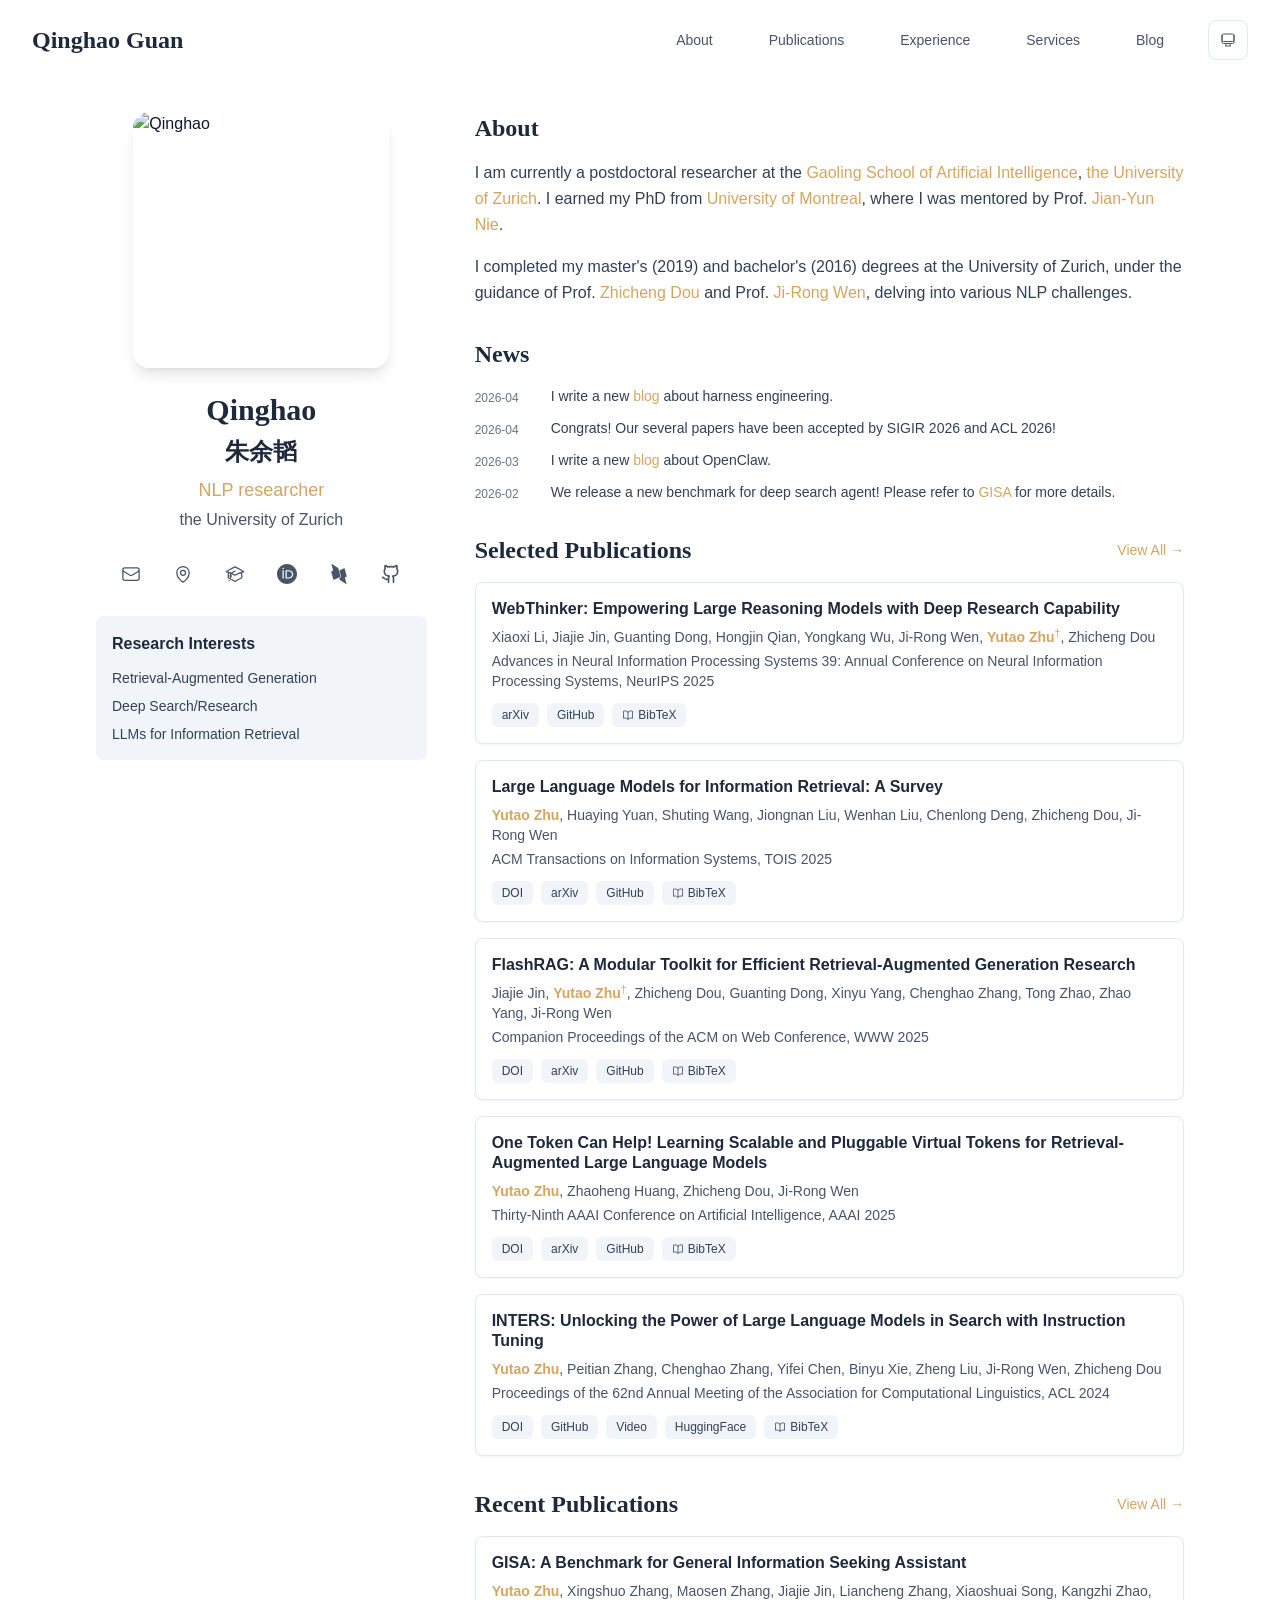
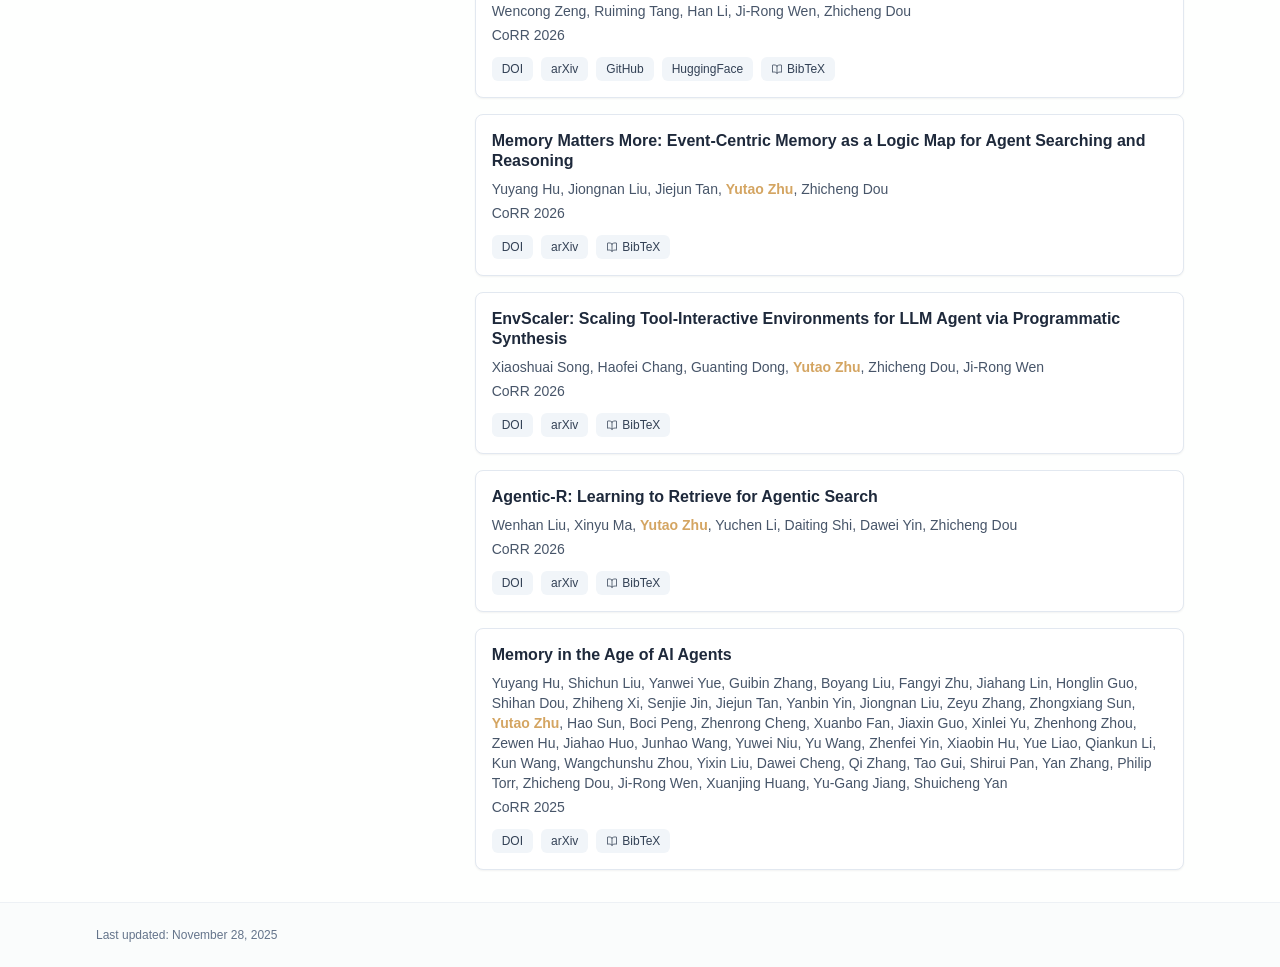
==== commit 4aae7efc: "Update index.html" ====
--- a/index.html
+++ b/index.html
@@ -21,5 +21,5 @@
                 root.classList.add('light');
                 root.setAttribute('data-theme', 'light');
               }
-            </script><title>Qinghao Guan</title><meta name="description" content="PhD student at the University of Zurich."/><meta name="author" content="Qinghao Guan"/><meta name="keywords" content="Qinghao Guan,PhD student,Research,University of Zurich"/><meta name="creator" content="Qinghao Guan"/><meta name="publisher" content="Qinghao Guan"/><meta property="og:title" content="Qinghao Guan"/><meta property="og:description" content="PhD student at the University of Zurich."/><meta property="og:site_name" content="Qinghao Guan&#x27;s Academic Website"/><meta property="og:locale" content="en_US"/><meta property="og:type" content="website"/><meta name="twitter:card" content="summary"/><meta name="twitter:title" content="Qinghao Guan"/><meta name="twitter:description" content="PhD student at the University of Zurich."/><link rel="icon" href="/favicon.svg"/><script>document.querySelectorAll('body link[rel="icon"], body link[rel="apple-touch-icon"]').forEach(el => document.head.appendChild(el))</script><script src="/_next/static/chunks/polyfills-42372ed130431b0a.js" noModule=""></script></head><body class="font-sans antialiased"><div style="visibility:hidden"><nav class="fixed top-0 left-0 right-0 z-50" data-headlessui-state=""><div class="transition-all duration-300 ease-out bg-transparent" style="transform:translateY(-100px)"><div class="max-w-7xl mx-auto px-4 sm:px-6 lg:px-8"><div class="flex justify-between items-center h-16 lg:h-20"><div class="flex-shrink-0" tabindex="0"><a class="text-xl lg:text-2xl font-serif font-semibold text-primary hover:text-accent transition-colors duration-200" href="/">Qinghao Guan</a></div><div class="hidden lg:block"><div class="ml-10 flex items-center space-x-8"><div class="flex items-baseline space-x-8"><a class="relative px-3 py-2 text-sm font-medium transition-all duration-200 rounded hover:bg-accent/10 hover:shadow-sm text-primary" href="/"><span class="relative z-10">About</span><div class="absolute inset-0 bg-accent/10 rounded-lg"></div></a><a class="relative px-3 py-2 text-sm font-medium transition-all duration-200 rounded hover:bg-accent/10 hover:shadow-sm text-neutral-600 hover:text-primary" href="/publications/"><span class="relative z-10">Publications</span></a><a class="relative px-3 py-2 text-sm font-medium transition-all duration-200 rounded hover:bg-accent/10 hover:shadow-sm text-neutral-600 hover:text-primary" href="/teaching/"><span class="relative z-10">Experience</span></a><a class="relative px-3 py-2 text-sm font-medium transition-all duration-200 rounded hover:bg-accent/10 hover:shadow-sm text-neutral-600 hover:text-primary" href="/services/"><span class="relative z-10">Services</span></a><a class="relative px-3 py-2 text-sm font-medium transition-all duration-200 rounded hover:bg-accent/10 hover:shadow-sm text-neutral-600 hover:text-primary" href="/blog/"><span class="relative z-10">Blog</span></a></div><div class="flex items-center justify-center w-10 h-10 rounded-lg border border-neutral-200 dark:border-[rgba(148,163,184,0.24)] bg-background dark:bg-neutral-800"><div class="w-4 h-4 rounded-full bg-neutral-300 animate-pulse"></div></div></div></div><div class="lg:hidden flex items-center space-x-2"><div class="flex items-center justify-center w-10 h-10 rounded-lg border border-neutral-200 dark:border-[rgba(148,163,184,0.24)] bg-background dark:bg-neutral-800"><div class="w-4 h-4 rounded-full bg-neutral-300 animate-pulse"></div></div><button class="inline-flex items-center justify-center p-2 rounded-md text-neutral-600 hover:text-primary hover:bg-neutral-100 dark:hover:bg-neutral-800 focus:outline-none focus:ring-2 focus:ring-inset focus:ring-accent transition-colors duration-200" id="headlessui-disclosure-button-«R5pdb»" type="button" aria-expanded="false" data-headlessui-state=""><span class="sr-only">Open main menu</span><div><svg xmlns="http://www.w3.org/2000/svg" fill="none" viewBox="0 0 24 24" stroke-width="1.5" stroke="currentColor" aria-hidden="true" data-slot="icon" class="block h-6 w-6"><path stroke-linecap="round" stroke-linejoin="round" d="M3.75 6.75h16.5M3.75 12h16.5m-16.5 5.25h16.5"></path></svg></div></button></div></div></div></div></nav><main class="min-h-screen pt-16 lg:pt-20"><div class="max-w-6xl mx-auto px-4 sm:px-6 lg:px-8 py-8 bg-background min-h-screen"><div class="grid grid-cols-1 lg:grid-cols-3 gap-12"><div class="lg:col-span-1"><div class="sticky top-8" style="opacity:0;transform:translateY(20px)"><div class="w-64 h-64 mx-auto mb-6 rounded-2xl overflow-hidden shadow-lg hover:shadow-xl transition-all duration-200 hover:scale-105"><img alt="Qinghao Guan" width="256" height="256" decoding="async" data-nimg="1" class="w-full h-full object-cover object-[32%_center]" style="color:transparent" src="/bio_gemini.png"/></div><div class="text-center mb-6"><h1 class="text-3xl font-serif font-bold text-primary mb-2">Yutao Zhu</h1><h1 class="text-2xl font-serif font-bold text-primary mb-2">关庆镐</h1><p class="text-lg text-accent font-medium mb-1">PhD student</p><p class="text-neutral-600 mb-2">the University of Zurich</p></div><div class="flex flex-wrap justify-center gap-3 sm:gap-4 mb-6 relative px-2"><div class="relative"><button class="p-2 sm:p-2 transition-colors duration-200 text-neutral-600 dark:text-neutral-400 hover:text-accent" aria-label="Email"><svg xmlns="http://www.w3.org/2000/svg" fill="none" viewBox="0 0 24 24" stroke-width="1.5" stroke="currentColor" aria-hidden="true" data-slot="icon" class="h-5 w-5"><path stroke-linecap="round" stroke-linejoin="round" d="M21.75 6.75v10.5a2.25 2.25 0 0 1-2.25 2.25h-15a2.25 2.25 0 0 1-2.25-2.25V6.75m19.5 0A2.25 2.25 0 0 0 19.5 4.5h-15a2.25 2.25 0 0 0-2.25 2.25m19.5 0v.243a2.25 2.25 0 0 1-1.07 1.916l-7.5 4.615a2.25 2.25 0 0 1-2.36 0L3.32 8.91a2.25 2.25 0 0 1-1.07-1.916V6.75"></path></svg></button></div><div class="relative"><button class="p-2 sm:p-2 transition-colors duration-200 text-neutral-600 dark:text-neutral-400 hover:text-accent" aria-label="Location"><svg xmlns="http://www.w3.org/2000/svg" fill="none" viewBox="0 0 24 24" stroke-width="1.5" stroke="currentColor" aria-hidden="true" data-slot="icon" class="h-5 w-5"><path stroke-linecap="round" stroke-linejoin="round" d="M15 10.5a3 3 0 1 1-6 0 3 3 0 0 1 6 0Z"></path><path stroke-linecap="round" stroke-linejoin="round" d="M19.5 10.5c0 7.142-7.5 11.25-7.5 11.25S4.5 17.642 4.5 10.5a7.5 7.5 0 1 1 15 0Z"></path></svg></button></div><a href="https://scholar.google.com/citations?user=tBqVOWsAAAAJ&amp;hl=en" target="_blank" rel="noopener noreferrer" class="p-2 sm:p-2 text-neutral-600 dark:text-neutral-400 hover:text-accent transition-colors duration-200" aria-label="Google Scholar"><svg xmlns="http://www.w3.org/2000/svg" fill="none" viewBox="0 0 24 24" stroke-width="1.5" stroke="currentColor" aria-hidden="true" data-slot="icon" class="h-5 w-5"><path stroke-linecap="round" stroke-linejoin="round" d="M4.26 10.147a60.438 60.438 0 0 0-.491 6.347A48.62 48.62 0 0 1 12 20.904a48.62 48.62 0 0 1 8.232-4.41 60.46 60.46 0 0 0-.491-6.347m-15.482 0a50.636 50.636 0 0 0-2.658-.813A59.906 59.906 0 0 1 12 3.493a59.903 59.903 0 0 1 10.399 5.84c-.896.248-1.783.52-2.658.814m-15.482 0A50.717 50.717 0 0 1 12 13.489a50.702 50.702 0 0 1 7.74-3.342M6.75 15a.75.75 0 1 0 0-1.5.75.75 0 0 0 0 1.5Zm0 0v-3.675A55.378 55.378 0 0 1 12 8.443m-7.007 11.55A5.981 5.981 0 0 0 6.75 15.75v-1.5"></path></svg></a><a href="https://orcid.org/0000-0002-9432-3251" target="_blank" rel="noopener noreferrer" class="p-2 sm:p-2 text-neutral-600 dark:text-neutral-400 hover:text-accent transition-colors duration-200" aria-label="ORCID"><svg viewBox="0 0 24 24" fill="currentColor" class="h-5 w-5" xmlns="http://www.w3.org/2000/svg"><path d="M12 0C5.372 0 0 5.372 0 12s5.372 12 12 12 12-5.372 12-12S18.628 0 12 0zM7.369 4.378c.525 0 .947.431.947.947s-.422.947-.947.947a.95.95 0 0 1-.947-.947c0-.525.422-.947.947-.947zm-.722 3.038h1.444v10.041H6.647V7.416zm3.562 0h3.9c3.712 0 5.344 2.653 5.344 5.025 0 2.578-2.016 5.025-5.325 5.025h-3.919V7.416zm1.444 1.303v7.444h2.297c3.272 0 4.022-2.484 4.022-3.722 0-2.016-1.284-3.722-4.097-3.722h-2.222z"></path></svg></a><a href="https://dblp.org/pid/71/9704-1" target="_blank" rel="noopener noreferrer" class="p-2 sm:p-2 text-neutral-600 dark:text-neutral-400 hover:text-accent transition-colors duration-200" aria-label="DBLP"><svg viewBox="0 0 24 24" fill="currentColor" class="h-5 w-5" xmlns="http://www.w3.org/2000/svg"><path d="M21.3 14.58l-2.45-9.16s-.15-.59-.72-.33l-5.6 2.6.86 3.2 1.09 4.08.01.06c.05.47-.41.79-.41.79l-1.88.87.5 1.89.04.1c.07.17.28.6.81.91l6.95 4.27s.68.41.52-.17l-1.98-7.4 1.86-.86s.56-.26.4-.85zM13.76 14.67l-.01-.06-1.13-4.22-.66-2.45-.67-2.49v-.04s-.16-.59-.84-1L3.5.14s-.68-.41-.52.17l1.99 7.42-1.87.87s-.56.26-.4.85l2.45 9.16s.16.59.72.33l6.17-2.87 1.3-.61s.52-.24.42-.79z"></path></svg></a><a href="https://github.com/DaoD" target="_blank" rel="noopener noreferrer" class="p-2 sm:p-2 text-neutral-600 dark:text-neutral-400 hover:text-accent transition-colors duration-200" aria-label="GitHub"><svg xmlns="http://www.w3.org/2000/svg" width="24" height="24" viewBox="0 0 24 24" fill="none" stroke="currentColor" stroke-width="2" stroke-linecap="round" stroke-linejoin="round" class="lucide lucide-github h-5 w-5" aria-hidden="true"><path d="M15 22v-4a4.8 4.8 0 0 0-1-3.5c3 0 6-2 6-5.5.08-1.25-.27-2.48-1-3.5.28-1.15.28-2.35 0-3.5 0 0-1 0-3 1.5-2.64-.5-5.36-.5-8 0C6 2 5 2 5 2c-.3 1.15-.3 2.35 0 3.5A5.403 5.403 0 0 0 4 9c0 3.5 3 5.5 6 5.5-.39.49-.68 1.05-.85 1.65-.17.6-.22 1.23-.15 1.85v4"></path><path d="M9 18c-4.51 2-5-2-7-2"></path></svg></a></div><div class="bg-neutral-100 dark:bg-neutral-800 rounded-lg p-4 mb-6 hover:shadow-lg transition-all duration-200 hover:scale-[1.02]"><h3 class="font-semibold text-primary mb-3">Research Interests</h3><div class="space-y-2 text-sm text-neutral-700 dark:text-neutral-500"><div>Computational Communication Science</div><div>Natural Language Processing</div><div>Digital Humanities</div></div></div></div></div><div class="lg:col-span-2 space-y-8"><section id="about" class="scroll-mt-24 space-y-8"><section style="opacity:0;transform:translateY(20px)"><h2 class="text-2xl font-serif font-bold text-primary mb-4">About</h2><div class="text-neutral-700 dark:text-neutral-600 leading-relaxed"><p class="mb-4 last:mb-0">I am currently a PhD student at the <a href="https://www.ikmz.uzh.ch/en/research/divisions/computational-social-and-communication-science/team/qinghao-guan.html" node="[object Object]" target="_blank" rel="noopener noreferrer" class="text-accent font-medium transition-all duration-200 rounded hover:bg-accent/10 hover:shadow-sm">Department of Communication and Media Research</a>, <a href="https://www.uzh.ch/de.html" node="[object Object]" target="_blank" rel="noopener noreferrer" class="text-accent font-medium transition-all duration-200 rounded hover:bg-accent/10 hover:shadow-sm">the University of Zurich</a>. I pursued my Master degree at <a href="https://www.cl.uzh.ch/en.html" node="[object Object]" target="_blank" rel="noopener noreferrer" class="text-accent font-medium transition-all duration-200 rounded hover:bg-accent/10 hover:shadow-sm">the Department of Computational Linguistics at University of Zurich</a>, where I was mentored by Prof. Dr. <a href="https://www.cl.uzh.ch/de/about-us/people/team/compling/gschneid.html" node="[object Object]" target="_blank" rel="noopener noreferrer" class="text-accent font-medium transition-all duration-200 rounded hover:bg-accent/10 hover:shadow-sm">Gerold Schneider</a> and Prof. Dr. <a href="https://www.cl.uzh.ch/de/about-us/alumni/volk.html" node="[object Object]" target="_blank" rel="noopener noreferrer" class="text-accent font-medium transition-all duration-200 rounded hover:bg-accent/10 hover:shadow-sm">Martin Volk (1961-2025)</a>.</p>
-<p class="mb-4 last:mb-0">I completed my master&#x27;s (2019) and bachelor&#x27;s (2016) degrees at the University of Zurich, under the guidance of Prof. <a href="http://playbigdata.ruc.edu.cn/dou" node="[object Object]" target="_blank" rel="noopener noreferrer" class="text-accent font-medium transition-all duration-200 rounded hover:bg-accent/10 hover:shadow-sm">Zhicheng Dou</a> and Prof. <a href="https://scholar.google.com/citations?user=tbxCHJgAAAAJ" node="[object Object]" target="_blank" rel="noopener noreferrer" class="text-accent font-medium transition-all duration-200 rounded hover:bg-accent/10 hover:shadow-sm">Ji-Rong Wen</a>, delving into various NLP challenges.</p></div></section><section style="opacity:0;transform:translateY(20px)"><h2 class="text-2xl font-serif font-bold text-primary mb-4">News</h2><div class="space-y-3"><div class="flex items-start space-x-3"><span class="text-xs text-neutral-500 mt-1 w-16 flex-shrink-0">2026-04</span><div class="text-sm text-neutral-700"><p class="m-0">I write a new <a href="https://daod.github.io/blog/harness/" node="[object Object]" target="_blank" rel="noopener noreferrer" class="text-accent hover:underline">blog</a> about harness engineering.</p></div></div><div class="flex items-start space-x-3"><span class="text-xs text-neutral-500 mt-1 w-16 flex-shrink-0">2026-04</span><div class="text-sm text-neutral-700"><p class="m-0">Congrats! Our several papers have been accepted by SIGIR 2026 and ACL 2026!</p></div></div><div class="flex items-start space-x-3"><span class="text-xs text-neutral-500 mt-1 w-16 flex-shrink-0">2026-03</span><div class="text-sm text-neutral-700"><p class="m-0">I write a new <a href="https://daod.github.io/blog/openclaw/" node="[object Object]" target="_blank" rel="noopener noreferrer" class="text-accent hover:underline">blog</a> about OpenClaw.</p></div></div><div class="flex items-start space-x-3"><span class="text-xs text-neutral-500 mt-1 w-16 flex-shrink-0">2026-02</span><div class="text-sm text-neutral-700"><p class="m-0">We release a new benchmark for deep search agent! Please refer to <a href="https://github.com/RUC-NLPIR/GISA" node="[object Object]" target="_blank" rel="noopener noreferrer" class="text-accent hover:underline">GISA</a> for more details.</p></div></div></div></section><section style="opacity:0;transform:translateY(20px)"><div class="flex items-center justify-between mb-4"><h2 class="text-2xl font-serif font-bold text-primary">Selected Publications</h2><a class="text-accent hover:text-accent-dark text-sm font-medium transition-all duration-200 rounded hover:bg-accent/10 hover:shadow-sm" href="/publications/">View All →</a></div><div class="space-y-4"><div class="bg-white dark:bg-neutral-900 p-4 rounded-lg shadow-sm border border-neutral-200 dark:border-neutral-800 hover:shadow-lg transition-all duration-200 hover:scale-[1.02]" style="opacity:0;transform:translateY(20px)"><h3 class="font-semibold text-primary mb-2 leading-tight">WebThinker: Empowering Large Reasoning Models with Deep Research Capability</h3><p class="text-sm text-neutral-600 dark:text-neutral-500 mb-1"><span><span class="">Xiaoxi Li</span>, </span><span><span class="">Jiajie Jin</span>, </span><span><span class="">Guanting Dong</span>, </span><span><span class="">Hongjin Qian</span>, </span><span><span class="">Yongkang Wu</span>, </span><span><span class="">Ji-Rong Wen</span>, </span><span><span class="font-semibold text-accent">Qinghao Guan</span><sup class="ml-0 text-accent">†</sup>, </span><span><span class="">Zhicheng Dou</span></span></p><p class="text-sm text-neutral-600 dark:text-neutral-500 mb-2">Advances in Neural Information Processing Systems 39: Annual Conference on Neural Information Processing Systems, NeurIPS<!-- --> <!-- -->2025</p><div class="flex flex-wrap gap-2 mt-3"><a href="https://arxiv.org/abs/2504.21776" target="_blank" rel="noopener noreferrer" class="inline-flex items-center px-2.5 py-1 rounded-md text-xs font-medium bg-neutral-100 dark:bg-neutral-800 text-neutral-700 dark:text-neutral-300 hover:bg-accent hover:text-white transition-colors">arXiv</a><a href="https://github.com/RUC-NLPIR/WebThinker" target="_blank" rel="noopener noreferrer" class="inline-flex items-center px-2.5 py-1 rounded-md text-xs font-medium bg-neutral-100 dark:bg-neutral-800 text-neutral-700 dark:text-neutral-300 hover:bg-accent hover:text-white transition-colors">GitHub</a><button class="inline-flex items-center px-2.5 py-1 rounded-md text-xs font-medium transition-colors bg-neutral-100 dark:bg-neutral-800 text-neutral-700 dark:text-neutral-300 hover:bg-accent hover:text-white"><svg xmlns="http://www.w3.org/2000/svg" fill="none" viewBox="0 0 24 24" stroke-width="1.5" stroke="currentColor" aria-hidden="true" data-slot="icon" class="h-3 w-3 mr-1"><path stroke-linecap="round" stroke-linejoin="round" d="M12 6.042A8.967 8.967 0 0 0 6 3.75c-1.052 0-2.062.18-3 .512v14.25A8.987 8.987 0 0 1 6 18c2.305 0 4.408.867 6 2.292m0-14.25a8.966 8.966 0 0 1 6-2.292c1.052 0 2.062.18 3 .512v14.25A8.987 8.987 0 0 0 18 18a8.967 8.967 0 0 0-6 2.292m0-14.25v14.25"></path></svg>BibTeX</button></div></div><div class="bg-white dark:bg-neutral-900 p-4 rounded-lg shadow-sm border border-neutral-200 dark:border-neutral-800 hover:shadow-lg transition-all duration-200 hover:scale-[1.02]" style="opacity:0;transform:translateY(20px)"><h3 class="font-semibold text-primary mb-2 leading-tight">Large Language Models for Information Retrieval: A Survey</h3><p class="text-sm text-neutral-600 dark:text-neutral-500 mb-1"><span><span class="font-semibold text-accent">Yutao Zhu</span>, </span><span><span class="">Huaying Yuan</span>, </span><span><span class="">Shuting Wang</span>, </span><span><span class="">Jiongnan Liu</span>, </span><span><span class="">Wenhan Liu</span>, </span><span><span class="">Chenlong Deng</span>, </span><span><span class="">Zhicheng Dou</span>, </span><span><span class="">Ji-Rong Wen</span></span></p><p class="text-sm text-neutral-600 dark:text-neutral-500 mb-2">ACM Transactions on Information Systems, TOIS<!-- --> <!-- -->2025</p><div class="flex flex-wrap gap-2 mt-3"><a href="https://doi.org/10.1145/3748304" target="_blank" rel="noopener noreferrer" class="inline-flex items-center px-2.5 py-1 rounded-md text-xs font-medium bg-neutral-100 dark:bg-neutral-800 text-neutral-700 dark:text-neutral-300 hover:bg-accent hover:text-white transition-colors">DOI</a><a href="https://arxiv.org/abs/2308.07107" target="_blank" rel="noopener noreferrer" class="inline-flex items-center px-2.5 py-1 rounded-md text-xs font-medium bg-neutral-100 dark:bg-neutral-800 text-neutral-700 dark:text-neutral-300 hover:bg-accent hover:text-white transition-colors">arXiv</a><a href="https://github.com/RUC-NLPIR/LLM4IR-Survey" target="_blank" rel="noopener noreferrer" class="inline-flex items-center px-2.5 py-1 rounded-md text-xs font-medium bg-neutral-100 dark:bg-neutral-800 text-neutral-700 dark:text-neutral-300 hover:bg-accent hover:text-white transition-colors">GitHub</a><button class="inline-flex items-center px-2.5 py-1 rounded-md text-xs font-medium transition-colors bg-neutral-100 dark:bg-neutral-800 text-neutral-700 dark:text-neutral-300 hover:bg-accent hover:text-white"><svg xmlns="http://www.w3.org/2000/svg" fill="none" viewBox="0 0 24 24" stroke-width="1.5" stroke="currentColor" aria-hidden="true" data-slot="icon" class="h-3 w-3 mr-1"><path stroke-linecap="round" stroke-linejoin="round" d="M12 6.042A8.967 8.967 0 0 0 6 3.75c-1.052 0-2.062.18-3 .512v14.25A8.987 8.987 0 0 1 6 18c2.305 0 4.408.867 6 2.292m0-14.25a8.966 8.966 0 0 1 6-2.292c1.052 0 2.062.18 3 .512v14.25A8.987 8.987 0 0 0 18 18a8.967 8.967 0 0 0-6 2.292m0-14.25v14.25"></path></svg>BibTeX</button></div></div><div class="bg-white dark:bg-neutral-900 p-4 rounded-lg shadow-sm border border-neutral-200 dark:border-neutral-800 hover:shadow-lg transition-all duration-200 hover:scale-[1.02]" style="opacity:0;transform:translateY(20px)"><h3 class="font-semibold text-primary mb-2 leading-tight">FlashRAG: A Modular Toolkit for Efficient Retrieval-Augmented Generation Research</h3><p class="text-sm text-neutral-600 dark:text-neutral-500 mb-1"><span><span class="">Jiajie Jin</span>, </span><span><span class="font-semibold text-accent">Yutao Zhu</span><sup class="ml-0 text-accent">†</sup>, </span><span><span class="">Zhicheng Dou</span>, </span><span><span class="">Guanting Dong</span>, </span><span><span class="">Xinyu Yang</span>, </span><span><span class="">Chenghao Zhang</span>, </span><span><span class="">Tong Zhao</span>, </span><span><span class="">Zhao Yang</span>, </span><span><span class="">Ji-Rong Wen</span></span></p><p class="text-sm text-neutral-600 dark:text-neutral-500 mb-2">Companion Proceedings of the ACM on Web Conference, WWW<!-- --> <!-- -->2025</p><div class="flex flex-wrap gap-2 mt-3"><a href="https://doi.org/10.1145/3701716.3715313" target="_blank" rel="noopener noreferrer" class="inline-flex items-center px-2.5 py-1 rounded-md text-xs font-medium bg-neutral-100 dark:bg-neutral-800 text-neutral-700 dark:text-neutral-300 hover:bg-accent hover:text-white transition-colors">DOI</a><a href="https://arxiv.org/abs/2405.13576" target="_blank" rel="noopener noreferrer" class="inline-flex items-center px-2.5 py-1 rounded-md text-xs font-medium bg-neutral-100 dark:bg-neutral-800 text-neutral-700 dark:text-neutral-300 hover:bg-accent hover:text-white transition-colors">arXiv</a><a href="https://github.com/RUC-NLPIR/FlashRAG" target="_blank" rel="noopener noreferrer" class="inline-flex items-center px-2.5 py-1 rounded-md text-xs font-medium bg-neutral-100 dark:bg-neutral-800 text-neutral-700 dark:text-neutral-300 hover:bg-accent hover:text-white transition-colors">GitHub</a><button class="inline-flex items-center px-2.5 py-1 rounded-md text-xs font-medium transition-colors bg-neutral-100 dark:bg-neutral-800 text-neutral-700 dark:text-neutral-300 hover:bg-accent hover:text-white"><svg xmlns="http://www.w3.org/2000/svg" fill="none" viewBox="0 0 24 24" stroke-width="1.5" stroke="currentColor" aria-hidden="true" data-slot="icon" class="h-3 w-3 mr-1"><path stroke-linecap="round" stroke-linejoin="round" d="M12 6.042A8.967 8.967 0 0 0 6 3.75c-1.052 0-2.062.18-3 .512v14.25A8.987 8.987 0 0 1 6 18c2.305 0 4.408.867 6 2.292m0-14.25a8.966 8.966 0 0 1 6-2.292c1.052 0 2.062.18 3 .512v14.25A8.987 8.987 0 0 0 18 18a8.967 8.967 0 0 0-6 2.292m0-14.25v14.25"></path></svg>BibTeX</button></div></div><div class="bg-white dark:bg-neutral-900 p-4 rounded-lg shadow-sm border border-neutral-200 dark:border-neutral-800 hover:shadow-lg transition-all duration-200 hover:scale-[1.02]" style="opacity:0;transform:translateY(20px)"><h3 class="font-semibold text-primary mb-2 leading-tight">One Token Can Help! Learning Scalable and Pluggable Virtual Tokens for Retrieval-Augmented Large Language Models</h3><p class="text-sm text-neutral-600 dark:text-neutral-500 mb-1"><span><span class="font-semibold text-accent">Yutao Zhu</span>, </span><span><span class="">Zhaoheng Huang</span>, </span><span><span class="">Zhicheng Dou</span>, </span><span><span class="">Ji-Rong Wen</span></span></p><p class="text-sm text-neutral-600 dark:text-neutral-500 mb-2">Thirty-Ninth AAAI Conference on Artificial Intelligence, AAAI<!-- --> <!-- -->2025</p><div class="flex flex-wrap gap-2 mt-3"><a href="https://doi.org/10.1609/AAAI.V39I24.34813" target="_blank" rel="noopener noreferrer" class="inline-flex items-center px-2.5 py-1 rounded-md text-xs font-medium bg-neutral-100 dark:bg-neutral-800 text-neutral-700 dark:text-neutral-300 hover:bg-accent hover:text-white transition-colors">DOI</a><a href="https://arxiv.org/abs/2405.19670" target="_blank" rel="noopener noreferrer" class="inline-flex items-center px-2.5 py-1 rounded-md text-xs font-medium bg-neutral-100 dark:bg-neutral-800 text-neutral-700 dark:text-neutral-300 hover:bg-accent hover:text-white transition-colors">arXiv</a><a href="https://github.com/DaoD/SPRING" target="_blank" rel="noopener noreferrer" class="inline-flex items-center px-2.5 py-1 rounded-md text-xs font-medium bg-neutral-100 dark:bg-neutral-800 text-neutral-700 dark:text-neutral-300 hover:bg-accent hover:text-white transition-colors">GitHub</a><button class="inline-flex items-center px-2.5 py-1 rounded-md text-xs font-medium transition-colors bg-neutral-100 dark:bg-neutral-800 text-neutral-700 dark:text-neutral-300 hover:bg-accent hover:text-white"><svg xmlns="http://www.w3.org/2000/svg" fill="none" viewBox="0 0 24 24" stroke-width="1.5" stroke="currentColor" aria-hidden="true" data-slot="icon" class="h-3 w-3 mr-1"><path stroke-linecap="round" stroke-linejoin="round" d="M12 6.042A8.967 8.967 0 0 0 6 3.75c-1.052 0-2.062.18-3 .512v14.25A8.987 8.987 0 0 1 6 18c2.305 0 4.408.867 6 2.292m0-14.25a8.966 8.966 0 0 1 6-2.292c1.052 0 2.062.18 3 .512v14.25A8.987 8.987 0 0 0 18 18a8.967 8.967 0 0 0-6 2.292m0-14.25v14.25"></path></svg>BibTeX</button></div></div><div class="bg-white dark:bg-neutral-900 p-4 rounded-lg shadow-sm border border-neutral-200 dark:border-neutral-800 hover:shadow-lg transition-all duration-200 hover:scale-[1.02]" style="opacity:0;transform:translateY(20px)"><h3 class="font-semibold text-primary mb-2 leading-tight">INTERS: Unlocking the Power of Large Language Models in Search with Instruction Tuning</h3><p class="text-sm text-neutral-600 dark:text-neutral-500 mb-1"><span><span class="font-semibold text-accent">Yutao Zhu</span>, </span><span><span class="">Peitian Zhang</span>, </span><span><span class="">Chenghao Zhang</span>, </span><span><span class="">Yifei Chen</span>, </span><span><span class="">Binyu Xie</span>, </span><span><span class="">Zheng Liu</span>, </span><span><span class="">Ji-Rong Wen</span>, </span><span><span class="">Zhicheng Dou</span></span></p><p class="text-sm text-neutral-600 dark:text-neutral-500 mb-2">Proceedings of the 62nd Annual Meeting of the Association for Computational Linguistics, ACL<!-- --> <!-- -->2024</p><div class="flex flex-wrap gap-2 mt-3"><a href="https://doi.org/10.18653/V1/2024.ACL-LONG.154" target="_blank" rel="noopener noreferrer" class="inline-flex items-center px-2.5 py-1 rounded-md text-xs font-medium bg-neutral-100 dark:bg-neutral-800 text-neutral-700 dark:text-neutral-300 hover:bg-accent hover:text-white transition-colors">DOI</a><a href="https://github.com/DaoD/INTERS" target="_blank" rel="noopener noreferrer" class="inline-flex items-center px-2.5 py-1 rounded-md text-xs font-medium bg-neutral-100 dark:bg-neutral-800 text-neutral-700 dark:text-neutral-300 hover:bg-accent hover:text-white transition-colors">GitHub</a><a href="https://doi.org/10.48448/t880-0f12" target="_blank" rel="noopener noreferrer" class="inline-flex items-center px-2.5 py-1 rounded-md text-xs font-medium bg-neutral-100 dark:bg-neutral-800 text-neutral-700 dark:text-neutral-300 hover:bg-accent hover:text-white transition-colors">Video</a><a href="https://huggingface.co/datasets/yutaozhu94/INTERS" target="_blank" rel="noopener noreferrer" class="inline-flex items-center px-2.5 py-1 rounded-md text-xs font-medium bg-neutral-100 dark:bg-neutral-800 text-neutral-700 dark:text-neutral-300 hover:bg-accent hover:text-white transition-colors">HuggingFace</a><button class="inline-flex items-center px-2.5 py-1 rounded-md text-xs font-medium transition-colors bg-neutral-100 dark:bg-neutral-800 text-neutral-700 dark:text-neutral-300 hover:bg-accent hover:text-white"><svg xmlns="http://www.w3.org/2000/svg" fill="none" viewBox="0 0 24 24" stroke-width="1.5" stroke="currentColor" aria-hidden="true" data-slot="icon" class="h-3 w-3 mr-1"><path stroke-linecap="round" stroke-linejoin="round" d="M12 6.042A8.967 8.967 0 0 0 6 3.75c-1.052 0-2.062.18-3 .512v14.25A8.987 8.987 0 0 1 6 18c2.305 0 4.408.867 6 2.292m0-14.25a8.966 8.966 0 0 1 6-2.292c1.052 0 2.062.18 3 .512v14.25A8.987 8.987 0 0 0 18 18a8.967 8.967 0 0 0-6 2.292m0-14.25v14.25"></path></svg>BibTeX</button></div></div></div></section><section style="opacity:0;transform:translateY(20px)"><div class="flex items-center justify-between mb-4"><h2 class="text-2xl font-serif font-bold text-primary">Recent Publications</h2><a class="text-accent hover:text-accent-dark text-sm font-medium transition-all duration-200 rounded hover:bg-accent/10 hover:shadow-sm" href="/publications/">View All →</a></div><div class="space-y-4"><div class="bg-white dark:bg-neutral-900 p-4 rounded-lg shadow-sm border border-neutral-200 dark:border-neutral-800 hover:shadow-lg transition-all duration-200 hover:scale-[1.02]" style="opacity:0;transform:translateY(20px)"><h3 class="font-semibold text-primary mb-2 leading-tight">GISA: A Benchmark for General Information Seeking Assistant</h3><p class="text-sm text-neutral-600 dark:text-neutral-500 mb-1"><span><span class="font-semibold text-accent">Yutao Zhu</span>, </span><span><span class="">Xingshuo Zhang</span>, </span><span><span class="">Maosen Zhang</span>, </span><span><span class="">Jiajie Jin</span>, </span><span><span class="">Liancheng Zhang</span>, </span><span><span class="">Xiaoshuai Song</span>, </span><span><span class="">Kangzhi Zhao</span>, </span><span><span class="">Wencong Zeng</span>, </span><span><span class="">Ruiming Tang</span>, </span><span><span class="">Han Li</span>, </span><span><span class="">Ji-Rong Wen</span>, </span><span><span class="">Zhicheng Dou</span></span></p><p class="text-sm text-neutral-600 dark:text-neutral-500 mb-2">CoRR<!-- --> <!-- -->2026</p><div class="flex flex-wrap gap-2 mt-3"><a href="https://doi.org/10.48550/ARXIV.2602.08543" target="_blank" rel="noopener noreferrer" class="inline-flex items-center px-2.5 py-1 rounded-md text-xs font-medium bg-neutral-100 dark:bg-neutral-800 text-neutral-700 dark:text-neutral-300 hover:bg-accent hover:text-white transition-colors">DOI</a><a href="https://arxiv.org/abs/2602.08543" target="_blank" rel="noopener noreferrer" class="inline-flex items-center px-2.5 py-1 rounded-md text-xs font-medium bg-neutral-100 dark:bg-neutral-800 text-neutral-700 dark:text-neutral-300 hover:bg-accent hover:text-white transition-colors">arXiv</a><a href="https://github.com/RUC-NLPIR/GISA" target="_blank" rel="noopener noreferrer" class="inline-flex items-center px-2.5 py-1 rounded-md text-xs font-medium bg-neutral-100 dark:bg-neutral-800 text-neutral-700 dark:text-neutral-300 hover:bg-accent hover:text-white transition-colors">GitHub</a><a href="https://huggingface.co/datasets/RUC-NLPIR/GISA" target="_blank" rel="noopener noreferrer" class="inline-flex items-center px-2.5 py-1 rounded-md text-xs font-medium bg-neutral-100 dark:bg-neutral-800 text-neutral-700 dark:text-neutral-300 hover:bg-accent hover:text-white transition-colors">HuggingFace</a><button class="inline-flex items-center px-2.5 py-1 rounded-md text-xs font-medium transition-colors bg-neutral-100 dark:bg-neutral-800 text-neutral-700 dark:text-neutral-300 hover:bg-accent hover:text-white"><svg xmlns="http://www.w3.org/2000/svg" fill="none" viewBox="0 0 24 24" stroke-width="1.5" stroke="currentColor" aria-hidden="true" data-slot="icon" class="h-3 w-3 mr-1"><path stroke-linecap="round" stroke-linejoin="round" d="M12 6.042A8.967 8.967 0 0 0 6 3.75c-1.052 0-2.062.18-3 .512v14.25A8.987 8.987 0 0 1 6 18c2.305 0 4.408.867 6 2.292m0-14.25a8.966 8.966 0 0 1 6-2.292c1.052 0 2.062.18 3 .512v14.25A8.987 8.987 0 0 0 18 18a8.967 8.967 0 0 0-6 2.292m0-14.25v14.25"></path></svg>BibTeX</button></div></div><div class="bg-white dark:bg-neutral-900 p-4 rounded-lg shadow-sm border border-neutral-200 dark:border-neutral-800 hover:shadow-lg transition-all duration-200 hover:scale-[1.02]" style="opacity:0;transform:translateY(20px)"><h3 class="font-semibold text-primary mb-2 leading-tight">Memory Matters More: Event-Centric Memory as a Logic Map for Agent Searching and Reasoning</h3><p class="text-sm text-neutral-600 dark:text-neutral-500 mb-1"><span><span class="">Yuyang Hu</span>, </span><span><span class="">Jiongnan Liu</span>, </span><span><span class="">Jiejun Tan</span>, </span><span><span class="font-semibold text-accent">Yutao Zhu</span>, </span><span><span class="">Zhicheng Dou</span></span></p><p class="text-sm text-neutral-600 dark:text-neutral-500 mb-2">CoRR<!-- --> <!-- -->2026</p><div class="flex flex-wrap gap-2 mt-3"><a href="https://doi.org/10.48550/ARXIV.2601.04726" target="_blank" rel="noopener noreferrer" class="inline-flex items-center px-2.5 py-1 rounded-md text-xs font-medium bg-neutral-100 dark:bg-neutral-800 text-neutral-700 dark:text-neutral-300 hover:bg-accent hover:text-white transition-colors">DOI</a><a href="https://arxiv.org/abs/2601.04726" target="_blank" rel="noopener noreferrer" class="inline-flex items-center px-2.5 py-1 rounded-md text-xs font-medium bg-neutral-100 dark:bg-neutral-800 text-neutral-700 dark:text-neutral-300 hover:bg-accent hover:text-white transition-colors">arXiv</a><button class="inline-flex items-center px-2.5 py-1 rounded-md text-xs font-medium transition-colors bg-neutral-100 dark:bg-neutral-800 text-neutral-700 dark:text-neutral-300 hover:bg-accent hover:text-white"><svg xmlns="http://www.w3.org/2000/svg" fill="none" viewBox="0 0 24 24" stroke-width="1.5" stroke="currentColor" aria-hidden="true" data-slot="icon" class="h-3 w-3 mr-1"><path stroke-linecap="round" stroke-linejoin="round" d="M12 6.042A8.967 8.967 0 0 0 6 3.75c-1.052 0-2.062.18-3 .512v14.25A8.987 8.987 0 0 1 6 18c2.305 0 4.408.867 6 2.292m0-14.25a8.966 8.966 0 0 1 6-2.292c1.052 0 2.062.18 3 .512v14.25A8.987 8.987 0 0 0 18 18a8.967 8.967 0 0 0-6 2.292m0-14.25v14.25"></path></svg>BibTeX</button></div></div><div class="bg-white dark:bg-neutral-900 p-4 rounded-lg shadow-sm border border-neutral-200 dark:border-neutral-800 hover:shadow-lg transition-all duration-200 hover:scale-[1.02]" style="opacity:0;transform:translateY(20px)"><h3 class="font-semibold text-primary mb-2 leading-tight">EnvScaler: Scaling Tool-Interactive Environments for LLM Agent via Programmatic Synthesis</h3><p class="text-sm text-neutral-600 dark:text-neutral-500 mb-1"><span><span class="">Xiaoshuai Song</span>, </span><span><span class="">Haofei Chang</span>, </span><span><span class="">Guanting Dong</span>, </span><span><span class="font-semibold text-accent">Yutao Zhu</span>, </span><span><span class="">Zhicheng Dou</span>, </span><span><span class="">Ji-Rong Wen</span></span></p><p class="text-sm text-neutral-600 dark:text-neutral-500 mb-2">CoRR<!-- --> <!-- -->2026</p><div class="flex flex-wrap gap-2 mt-3"><a href="https://doi.org/10.48550/ARXIV.2601.05808" target="_blank" rel="noopener noreferrer" class="inline-flex items-center px-2.5 py-1 rounded-md text-xs font-medium bg-neutral-100 dark:bg-neutral-800 text-neutral-700 dark:text-neutral-300 hover:bg-accent hover:text-white transition-colors">DOI</a><a href="https://arxiv.org/abs/2601.05808" target="_blank" rel="noopener noreferrer" class="inline-flex items-center px-2.5 py-1 rounded-md text-xs font-medium bg-neutral-100 dark:bg-neutral-800 text-neutral-700 dark:text-neutral-300 hover:bg-accent hover:text-white transition-colors">arXiv</a><button class="inline-flex items-center px-2.5 py-1 rounded-md text-xs font-medium transition-colors bg-neutral-100 dark:bg-neutral-800 text-neutral-700 dark:text-neutral-300 hover:bg-accent hover:text-white"><svg xmlns="http://www.w3.org/2000/svg" fill="none" viewBox="0 0 24 24" stroke-width="1.5" stroke="currentColor" aria-hidden="true" data-slot="icon" class="h-3 w-3 mr-1"><path stroke-linecap="round" stroke-linejoin="round" d="M12 6.042A8.967 8.967 0 0 0 6 3.75c-1.052 0-2.062.18-3 .512v14.25A8.987 8.987 0 0 1 6 18c2.305 0 4.408.867 6 2.292m0-14.25a8.966 8.966 0 0 1 6-2.292c1.052 0 2.062.18 3 .512v14.25A8.987 8.987 0 0 0 18 18a8.967 8.967 0 0 0-6 2.292m0-14.25v14.25"></path></svg>BibTeX</button></div></div><div class="bg-white dark:bg-neutral-900 p-4 rounded-lg shadow-sm border border-neutral-200 dark:border-neutral-800 hover:shadow-lg transition-all duration-200 hover:scale-[1.02]" style="opacity:0;transform:translateY(20px)"><h3 class="font-semibold text-primary mb-2 leading-tight">Agentic-R: Learning to Retrieve for Agentic Search</h3><p class="text-sm text-neutral-600 dark:text-neutral-500 mb-1"><span><span class="">Wenhan Liu</span>, </span><span><span class="">Xinyu Ma</span>, </span><span><span class="font-semibold text-accent">Yutao Zhu</span>, </span><span><span class="">Yuchen Li</span>, </span><span><span class="">Daiting Shi</span>, </span><span><span class="">Dawei Yin</span>, </span><span><span class="">Zhicheng Dou</span></span></p><p class="text-sm text-neutral-600 dark:text-neutral-500 mb-2">CoRR<!-- --> <!-- -->2026</p><div class="flex flex-wrap gap-2 mt-3"><a href="https://doi.org/10.48550/ARXIV.2601.11888" target="_blank" rel="noopener noreferrer" class="inline-flex items-center px-2.5 py-1 rounded-md text-xs font-medium bg-neutral-100 dark:bg-neutral-800 text-neutral-700 dark:text-neutral-300 hover:bg-accent hover:text-white transition-colors">DOI</a><a href="https://arxiv.org/abs/2601.11888" target="_blank" rel="noopener noreferrer" class="inline-flex items-center px-2.5 py-1 rounded-md text-xs font-medium bg-neutral-100 dark:bg-neutral-800 text-neutral-700 dark:text-neutral-300 hover:bg-accent hover:text-white transition-colors">arXiv</a><button class="inline-flex items-center px-2.5 py-1 rounded-md text-xs font-medium transition-colors bg-neutral-100 dark:bg-neutral-800 text-neutral-700 dark:text-neutral-300 hover:bg-accent hover:text-white"><svg xmlns="http://www.w3.org/2000/svg" fill="none" viewBox="0 0 24 24" stroke-width="1.5" stroke="currentColor" aria-hidden="true" data-slot="icon" class="h-3 w-3 mr-1"><path stroke-linecap="round" stroke-linejoin="round" d="M12 6.042A8.967 8.967 0 0 0 6 3.75c-1.052 0-2.062.18-3 .512v14.25A8.987 8.987 0 0 1 6 18c2.305 0 4.408.867 6 2.292m0-14.25a8.966 8.966 0 0 1 6-2.292c1.052 0 2.062.18 3 .512v14.25A8.987 8.987 0 0 0 18 18a8.967 8.967 0 0 0-6 2.292m0-14.25v14.25"></path></svg>BibTeX</button></div></div><div class="bg-white dark:bg-neutral-900 p-4 rounded-lg shadow-sm border border-neutral-200 dark:border-neutral-800 hover:shadow-lg transition-all duration-200 hover:scale-[1.02]" style="opacity:0;transform:translateY(20px)"><h3 class="font-semibold text-primary mb-2 leading-tight">Memory in the Age of AI Agents</h3><p class="text-sm text-neutral-600 dark:text-neutral-500 mb-1"><span><span class="">Yuyang Hu</span>, </span><span><span class="">Shichun Liu</span>, </span><span><span class="">Yanwei Yue</span>, </span><span><span class="">Guibin Zhang</span>, </span><span><span class="">Boyang Liu</span>, </span><span><span class="">Fangyi Zhu</span>, </span><span><span class="">Jiahang Lin</span>, </span><span><span class="">Honglin Guo</span>, </span><span><span class="">Shihan Dou</span>, </span><span><span class="">Zhiheng Xi</span>, </span><span><span class="">Senjie Jin</span>, </span><span><span class="">Jiejun Tan</span>, </span><span><span class="">Yanbin Yin</span>, </span><span><span class="">Jiongnan Liu</span>, </span><span><span class="">Zeyu Zhang</span>, </span><span><span class="">Zhongxiang Sun</span>, </span><span><span class="font-semibold text-accent">Yutao Zhu</span>, </span><span><span class="">Hao Sun</span>, </span><span><span class="">Boci Peng</span>, </span><span><span class="">Zhenrong Cheng</span>, </span><span><span class="">Xuanbo Fan</span>, </span><span><span class="">Jiaxin Guo</span>, </span><span><span class="">Xinlei Yu</span>, </span><span><span class="">Zhenhong Zhou</span>, </span><span><span class="">Zewen Hu</span>, </span><span><span class="">Jiahao Huo</span>, </span><span><span class="">Junhao Wang</span>, </span><span><span class="">Yuwei Niu</span>, </span><span><span class="">Yu Wang</span>, </span><span><span class="">Zhenfei Yin</span>, </span><span><span class="">Xiaobin Hu</span>, </span><span><span class="">Yue Liao</span>, </span><span><span class="">Qiankun Li</span>, </span><span><span class="">Kun Wang</span>, </span><span><span class="">Wangchunshu Zhou</span>, </span><span><span class="">Yixin Liu</span>, </span><span><span class="">Dawei Cheng</span>, </span><span><span class="">Qi Zhang</span>, </span><span><span class="">Tao Gui</span>, </span><span><span class="">Shirui Pan</span>, </span><span><span class="">Yan Zhang</span>, </span><span><span class="">Philip Torr</span>, </span><span><span class="">Zhicheng Dou</span>, </span><span><span class="">Ji-Rong Wen</span>, </span><span><span class="">Xuanjing Huang</span>, </span><span><span class="">Yu-Gang Jiang</span>, </span><span><span class="">Shuicheng Yan</span></span></p><p class="text-sm text-neutral-600 dark:text-neutral-500 mb-2">CoRR<!-- --> <!-- -->2025</p><div class="flex flex-wrap gap-2 mt-3"><a href="https://doi.org/10.48550/ARXIV.2512.13564" target="_blank" rel="noopener noreferrer" class="inline-flex items-center px-2.5 py-1 rounded-md text-xs font-medium bg-neutral-100 dark:bg-neutral-800 text-neutral-700 dark:text-neutral-300 hover:bg-accent hover:text-white transition-colors">DOI</a><a href="https://arxiv.org/abs/2512.13564" target="_blank" rel="noopener noreferrer" class="inline-flex items-center px-2.5 py-1 rounded-md text-xs font-medium bg-neutral-100 dark:bg-neutral-800 text-neutral-700 dark:text-neutral-300 hover:bg-accent hover:text-white transition-colors">arXiv</a><button class="inline-flex items-center px-2.5 py-1 rounded-md text-xs font-medium transition-colors bg-neutral-100 dark:bg-neutral-800 text-neutral-700 dark:text-neutral-300 hover:bg-accent hover:text-white"><svg xmlns="http://www.w3.org/2000/svg" fill="none" viewBox="0 0 24 24" stroke-width="1.5" stroke="currentColor" aria-hidden="true" data-slot="icon" class="h-3 w-3 mr-1"><path stroke-linecap="round" stroke-linejoin="round" d="M12 6.042A8.967 8.967 0 0 0 6 3.75c-1.052 0-2.062.18-3 .512v14.25A8.987 8.987 0 0 1 6 18c2.305 0 4.408.867 6 2.292m0-14.25a8.966 8.966 0 0 1 6-2.292c1.052 0 2.062.18 3 .512v14.25A8.987 8.987 0 0 0 18 18a8.967 8.967 0 0 0-6 2.292m0-14.25v14.25"></path></svg>BibTeX</button></div></div></div></section></section></div></div></div><!--$--><!--/$--><!--$--><!--/$--></main><footer class="border-t border-neutral-200/50 bg-neutral-50/50 dark:bg-neutral-900/50 dark:border-neutral-700/50"><div class="max-w-6xl mx-auto px-4 sm:px-6 lg:px-8 py-6"><div class="flex flex-col sm:flex-row justify-between items-center gap-2"><p class="text-xs text-neutral-500">Last updated: <!-- -->November 28, 2025</p></div></div></footer></div><script src="/_next/static/chunks/webpack-679b75d1c4c2027c.js" async=""></script><script>(self.__next_f=self.__next_f||[]).push([0])</script><script>self.__next_f.push([1,"1:\"$Sreact.fragment\"\n2:I[3719,[\"929\",\"static/chunks/929-8fd01a645938183e.js\",\"874\",\"static/chunks/874-6cc630662f3664af.js\",\"540\",\"static/chunks/540-6a7efa69bc071c87.js\",\"177\",\"static/chunks/app/layout-61c891ff65ee01cd.js\"],\"ThemeProvider\"]\n3:I[768,[\"929\",\"static/chunks/929-8fd01a645938183e.js\",\"874\",\"static/chunks/874-6cc630662f3664af.js\",\"540\",\"static/chunks/540-6a7efa69bc071c87.js\",\"177\",\"static/chunks/app/layout-61c891ff65ee01cd.js\"],\"default\"]\n4:I[7555,[],\"\"]\n5:I[1295,[],\"\"]\n6:I[2548,[\"929\",\"static/chunks/929-8fd01a645938183e.js\",\"874\",\"static/chunks/874-6cc630662f3664af.js\",\"540\",\"static/chunks/540-6a7efa69bc071c87.js\",\"177\",\"static/chunks/app/layout-61c891ff65ee01cd.js\"],\"default\"]\n7:I[6812,[\"929\",\"static/chunks/929-8fd01a645938183e.js\",\"874\",\"static/chunks/874-6cc630662f3664af.js\",\"486\",\"static/chunks/486-d2ce1eaba6fd711e.js\",\"147\",\"static/chunks/147-1910ebb562a58f08.js\",\"748\",\"static/chunks/748-cdcef8afffaadc21.js\",\"974\",\"static/chunks/app/page-ba649fbf33de3fb3.js\"],\"default\"]\n8:I[9507,[\"929\",\"static/chunks/929-8fd01a645938183e.js\",\"874\",\"static/chunks/874-6cc630662f3664af.js\",\"486\",\"static/chunks/486-d2ce1eaba6fd711e.js\",\"147\",\"static/chunks/147-1910ebb562a58f08.js\",\"748\",\"static/chunks/748-cdcef8afffaadc21.js\",\"974\",\"static/chunks/app/page-ba649fbf33de3fb3.js\"],\"default\"]\n9:I[1990,[\"929\",\"static/chunks/929-8fd01a645938183e.js\",\"874\",\"static/chunks/874-6cc630662f3664af.js\",\"486\",\"static/chunks/486-d2ce1eaba6fd711e.js\",\"147\",\"static/chunks/147-1910ebb562a58f08.js\",\"748\",\"static/chunks/748-cdcef8afffaadc21.js\",\"974\",\"static/chunks/app/page-ba649fbf33de3fb3.js\"],\"default\"]\na:I[5218,[\"929\",\"static/chunks/929-8fd01a645938183e.js\",\"874\",\"static/chunks/874-6cc630662f3664af.js\",\"486\",\"static/chunks/486-d2ce1eaba6fd711e.js\",\"147\",\"static/chunks/147-1910ebb562a58f08.js\",\"748\",\"static/chunks/748-cdcef8afffaadc21.js\",\"974\",\"static/chunks/app/page-ba649fbf33de3fb3.js\"],\"default\"]\nc:I[9665,[],\"MetadataBoundary\"]\ne:I[9665,[],\"OutletBoundary\"]\n11:I[4911,[],\"AsyncMetadataOutlet\"]\n13:I[9665,[],\"ViewportBoundary\"]\n15:I[661"])</script><script>self.__next_f.push([1,"4,[],\"\"]\n:HL[\"/_next/static/css/144bdc40b10c2830.css\",\"style\"]\nb:T77b,@article{DBLP:journals/corr/abs-2512-13564,\n  author = {Yuyang Hu and\n                  Shichun Liu and\n                  Yanwei Yue and\n                  Guibin Zhang and\n                  Boyang Liu and\n                  Fangyi Zhu and\n                  Jiahang Lin and\n                  Honglin Guo and\n                  Shihan Dou and\n                  Zhiheng Xi and\n                  Senjie Jin and\n                  Jiejun Tan and\n                  Yanbin Yin and\n                  Jiongnan Liu and\n                  Zeyu Zhang and\n                  Zhongxiang Sun and\n                  Yutao Zhu and\n                  Hao Sun and\n                  Boci Peng and\n                  Zhenrong Cheng and\n                  Xuanbo Fan and\n                  Jiaxin Guo and\n                  Xinlei Yu and\n                  Zhenhong Zhou and\n                  Zewen Hu and\n                  Jiahao Huo and\n                  Junhao Wang and\n                  Yuwei Niu and\n                  Yu Wang and\n                  Zhenfei Yin and\n                  Xiaobin Hu and\n                  Yue Liao and\n                  Qiankun Li and\n                  Kun Wang and\n                  Wangchunshu Zhou and\n                  Yixin Liu and\n                  Dawei Cheng and\n                  Qi Zhang and\n                  Tao Gui and\n                  Shirui Pan and\n                  Yan Zhang and\n                  Philip Torr and\n                  Zhicheng Dou and\n                  Ji{-}Rong Wen and\n                  Xuanjing Huang and\n                  Yu{-}Gang Jiang and\n                  Shuicheng Yan},\n  title = {Memory in the Age of {AI} Agents},\n  journal = {CoRR},\n  volume = {abs/2512.13564},\n  year = {2025},\n  month = {12},\n  day = {15},\n  url = {https://doi.org/10.48550/arXiv.2512.13564},\n  doi = {10.48550/ARXIV.2512.13564},\n  eprinttype = {arXiv},\n  eprint = {2512.13564},\n  arxivId = {2512.13564}\n}"])</script><script>self.__next_f.push([1,"0:{\"P\":null,\"b\":\"w2ggdb3MQteX1jtozbWzF\",\"p\":\"\",\"c\":[\"\",\"\"],\"i\":false,\"f\":[[[\"\",{\"children\":[\"__PAGE__\",{}]},\"$undefined\",\"$undefined\",true],[\"\",[\"$\",\"$1\",\"c\",{\"children\":[[[\"$\",\"link\",\"0\",{\"rel\":\"stylesheet\",\"href\":\"/_next/static/css/144bdc40b10c2830.css\",\"precedence\":\"next\",\"crossOrigin\":\"$undefined\",\"nonce\":\"$undefined\"}]],[\"$\",\"html\",null,{\"lang\":\"en\",\"className\":\"scroll-smooth\",\"suppressHydrationWarning\":true,\"children\":[[\"$\",\"head\",null,{\"children\":[[\"$\",\"link\",null,{\"rel\":\"icon\",\"href\":\"/favicon.svg\",\"type\":\"image/svg+xml\"}],[\"$\",\"link\",null,{\"rel\":\"dns-prefetch\",\"href\":\"https://google-fonts.jialeliu.com\"}],[\"$\",\"link\",null,{\"rel\":\"preconnect\",\"href\":\"https://google-fonts.jialeliu.com\",\"crossOrigin\":\"\"}],[\"$\",\"link\",null,{\"rel\":\"preload\",\"as\":\"style\",\"href\":\"https://google-fonts.jialeliu.com/css2?family=Inter:wght@300;400;500;600;700\u0026family=Crimson+Text:ital,wght@0,400;0,600;1,400\u0026display=swap\"}],[\"$\",\"link\",null,{\"rel\":\"stylesheet\",\"id\":\"gfonts-css\",\"href\":\"https://google-fonts.jialeliu.com/css2?family=Inter:wght@300;400;500;600;700\u0026family=Crimson+Text:ital,wght@0,400;0,600;1,400\u0026display=swap\",\"media\":\"print\"}],[\"$\",\"script\",null,{\"dangerouslySetInnerHTML\":{\"__html\":\"\\n              (function(){\\n                var l = document.getElementById('gfonts-css');\\n                if (!l) return;\\n                if (l.media !== 'all') {\\n                  l.addEventListener('load', function(){ try { l.media = 'all'; } catch(e){} });\\n                }\\n              })();\\n            \"}}],[\"$\",\"noscript\",null,{\"children\":[\"$\",\"link\",null,{\"rel\":\"stylesheet\",\"href\":\"https://google-fonts.jialeliu.com/css2?family=Inter:wght@300;400;500;600;700\u0026family=Crimson+Text:ital,wght@0,400;0,600;1,400\u0026display=swap\"}]}],[\"$\",\"script\",null,{\"dangerouslySetInnerHTML\":{\"__html\":\"\\n              try {\\n                const theme = localStorage.getItem('theme-storage');\\n                const parsed = theme ? JSON.parse(theme) : null;\\n                const setting = parsed?.state?.theme || 'system';\\n                const prefersDark = typeof window !== 'undefined' \u0026\u0026 window.matchMedia \u0026\u0026 window.matchMedia('(prefers-color-scheme: dark)').matches;\\n                const effective = setting === 'dark' ? 'dark' : (setting === 'light' ? 'light' : (prefersDark ? 'dark' : 'light'));\\n                var root = document.documentElement;\\n                root.classList.add(effective);\\n                root.setAttribute('data-theme', effective);\\n              } catch (e) {\\n                var root = document.documentElement;\\n                root.classList.add('light');\\n                root.setAttribute('data-theme', 'light');\\n              }\\n            \"}}]]}],[\"$\",\"body\",null,{\"className\":\"font-sans antialiased\",\"children\":[\"$\",\"$L2\",null,{\"children\":[[\"$\",\"$L3\",null,{\"items\":[{\"title\":\"About\",\"type\":\"page\",\"target\":\"about\",\"href\":\"/\"},{\"title\":\"Publications\",\"type\":\"page\",\"target\":\"publications\",\"href\":\"/publications\"},{\"title\":\"Experience\",\"type\":\"page\",\"target\":\"teaching\",\"href\":\"/teaching\"},{\"title\":\"Services\",\"type\":\"page\",\"target\":\"services\",\"href\":\"/services\"},{\"title\":\"Blog\",\"type\":\"link\",\"target\":\"blog\",\"href\":\"/blog\"}],\"siteTitle\":\"Yutao Zhu\",\"enableOnePageMode\":false}],[\"$\",\"main\",null,{\"className\":\"min-h-screen pt-16 lg:pt-20\",\"children\":[\"$\",\"$L4\",null,{\"parallelRouterKey\":\"children\",\"error\":\"$undefined\",\"errorStyles\":\"$undefined\",\"errorScripts\":\"$undefined\",\"template\":[\"$\",\"$L5\",null,{}],\"templateStyles\":\"$undefined\",\"templateScripts\":\"$undefined\",\"notFound\":[[[\"$\",\"title\",null,{\"children\":\"404: This page could not be found.\"}],[\"$\",\"div\",null,{\"style\":{\"fontFamily\":\"system-ui,\\\"Segoe UI\\\",Roboto,Helvetica,Arial,sans-serif,\\\"Apple Color Emoji\\\",\\\"Segoe UI Emoji\\\"\",\"height\":\"100vh\",\"textAlign\":\"center\",\"display\":\"flex\",\"flexDirection\":\"column\",\"alignItems\":\"center\",\"justifyContent\":\"center\"},\"children\":[\"$\",\"div\",null,{\"children\":[[\"$\",\"style\",null,{\"dangerouslySetInnerHTML\":{\"__html\":\"body{color:#000;background:#fff;margin:0}.next-error-h1{border-right:1px solid rgba(0,0,0,.3)}@media (prefers-color-scheme:dark){body{color:#fff;background:#000}.next-error-h1{border-right:1px solid rgba(255,255,255,.3)}}\"}}],[\"$\",\"h1\",null,{\"className\":\"next-error-h1\",\"style\":{\"display\":\"inline-block\",\"margin\":\"0 20px 0 0\",\"padding\":\"0 23px 0 0\",\"fontSize\":24,\"fontWeight\":500,\"verticalAlign\":\"top\",\"lineHeight\":\"49px\"},\"children\":404}],[\"$\",\"div\",null,{\"style\":{\"display\":\"inline-block\"},\"children\":[\"$\",\"h2\",null,{\"style\":{\"fontSize\":14,\"fontWeight\":400,\"lineHeight\":\"49px\",\"margin\":0},\"children\":\"This page could not be found.\"}]}]]}]}]],[]],\"forbidden\":\"$undefined\",\"unauthorized\":\"$undefined\"}]}],[\"$\",\"$L6\",null,{\"lastUpdated\":\"November 28, 2025\"}]]}]}]]}]]}],{\"children\":[\"__PAGE__\",[\"$\",\"$1\",\"c\",{\"children\":[[\"$\",\"div\",null,{\"className\":\"max-w-6xl mx-auto px-4 sm:px-6 lg:px-8 py-8 bg-background min-h-screen\",\"children\":[\"$\",\"div\",null,{\"className\":\"grid grid-cols-1 lg:grid-cols-3 gap-12\",\"children\":[[\"$\",\"div\",null,{\"className\":\"lg:col-span-1\",\"children\":[\"$\",\"$L7\",null,{\"author\":{\"name\":\"Yutao Zhu\",\"title\":\"Postdoctoral researcher\",\"institution\":\"the University of Zurich\",\"avatar\":\"/bio_gemini.png\"},\"social\":{\"email\":\"yutaozhu94@gmail.com\",\"location\":\"Beijing, China\",\"location_url\":\"https://maps.app.goo.gl/3dNhLHNzT5e2xWr99\",\"location_details\":[\"the University of Zurich\",\"Beijing, China\"],\"google_scholar\":\"https://scholar.google.com/citations?user=tBqVOWsAAAAJ\u0026hl=en\",\"orcid\":\"https://orcid.org/0000-0002-9432-3251\",\"dblp\":\"https://dblp.org/pid/71/9704-1\",\"github\":\"https://github.com/DaoD\"},\"features\":{\"enable_likes\":false,\"enable_one_page_mode\":false},\"researchInterests\":[\"Retrieval-Augmented Generation\",\"Deep Search/Research\",\"LLMs for Information Retrieval\"]}]}],[\"$\",\"div\",null,{\"className\":\"lg:col-span-2 space-y-8\",\"children\":[[\"$\",\"section\",\"about\",{\"id\":\"about\",\"className\":\"scroll-mt-24 space-y-8\",\"children\":[[[\"$\",\"$L8\",\"about\",{\"content\":\"I am currently a postdoctoral researcher at the [Gaoling School of Artificial Intelligence](https://ai.ruc.edu.cn/), [the University of Zurich](https://www.ruc.edu.cn/). I earned my PhD from [University of Montreal](https://www.umontreal.ca/en/), where I was mentored by Prof. [Jian-Yun Nie](http://rali.iro.umontreal.ca/nie/jian-yun-nie-en/).\\n\\nI completed my master's (2019) and bachelor's (2016) degrees at the University of Zurich, under the guidance of Prof. [Zhicheng Dou](http://playbigdata.ruc.edu.cn/dou) and Prof. [Ji-Rong Wen](https://scholar.google.com/citations?user=tbxCHJgAAAAJ), delving into various NLP challenges.\",\"title\":\"About\"}],[\"$\",\"$L9\",\"news\",{\"items\":[{\"date\":\"2026-04\",\"content\":\"I write a new [blog](https://daod.github.io/blog/harness/) about harness engineering.\"},{\"date\":\"2026-04\",\"content\":\"Congrats! Our several papers have been accepted by SIGIR 2026 and ACL 2026!\"},{\"date\":\"2026-03\",\"content\":\"I write a new [blog](https://daod.github.io/blog/openclaw/) about OpenClaw.\"},{\"date\":\"2026-02\",\"content\":\"We release a new benchmark for deep search agent! Please refer to [GISA](https://github.com/RUC-NLPIR/GISA) for more details.\"}],\"title\":\"News\"}],[\"$\",\"$La\",\"featured_publications\",{\"publications\":[{\"id\":\"DBLP:conf/nips/LiJDQWWZD25\",\"title\":\"WebThinker: Empowering Large Reasoning Models with Deep Research Capability\",\"authors\":[{\"name\":\"Xiaoxi Li\",\"isHighlighted\":false,\"isCorresponding\":false,\"isCoAuthor\":false},{\"name\":\"Jiajie Jin\",\"isHighlighted\":false,\"isCorresponding\":false,\"isCoAuthor\":false},{\"name\":\"Guanting Dong\",\"isHighlighted\":false,\"isCorresponding\":false,\"isCoAuthor\":false},{\"name\":\"Hongjin Qian\",\"isHighlighted\":false,\"isCorresponding\":false,\"isCoAuthor\":false},{\"name\":\"Yongkang Wu\",\"isHighlighted\":false,\"isCorresponding\":false,\"isCoAuthor\":false},{\"name\":\"Ji-Rong Wen\",\"isHighlighted\":false,\"isCorresponding\":false,\"isCoAuthor\":false},{\"name\":\"Yutao Zhu\",\"isHighlighted\":true,\"isCorresponding\":true,\"isCoAuthor\":false},{\"name\":\"Zhicheng Dou\",\"isHighlighted\":false,\"isCorresponding\":false,\"isCoAuthor\":false}],\"year\":2025,\"month\":\"12\",\"type\":\"conference\",\"status\":\"published\",\"tags\":[],\"keywords\":\"$0:f:0:1:2:children:1:props:children:0:props:children:props:children:1:props:children:0:props:children:0:2:props:publications:0:tags\",\"researchArea\":\"machine-learning\",\"journal\":\"\",\"conference\":\"Advances in Neural Information Processing Systems 39: Annual Conference on Neural Information Processing Systems, NeurIPS\",\"arxivId\":\"2504.21776\",\"code\":\"https://github.com/RUC-NLPIR/WebThinker\",\"abstract\":\"\",\"description\":\"\",\"selected\":true,\"recent\":false,\"bibtex\":\"@inproceedings{DBLP:conf/nips/LiJDQWWZD25,\\n  author = {Xiaoxi Li and\\n                  Jiajie Jin and\\n                  Guanting Dong and\\n                  Hongjin Qian and\\n                  Yongkang Wu and\\n                  Ji{-}Rong Wen and\\n                  Yutao Zhu and\\n                  Zhicheng Dou},\\n  title = {WebThinker: Empowering Large Reasoning Models with Deep Research Capability},\\n  booktitle = {Advances in Neural Information Processing Systems 39: Annual Conference on Neural Information Processing Systems, {NeurIPS}},\\n  year = {2025},\\n  month = {12},\\n  day = {4},\\n  arxivId = {2504.21776}\\n}\"},{\"id\":\"DBLP:journals/tois/ZhuYWLLDDW25\",\"title\":\"Large Language Models for Information Retrieval: A Survey\",\"authors\":[{\"name\":\"Yutao Zhu\",\"isHighlighted\":true,\"isCorresponding\":false,\"isCoAuthor\":false},{\"name\":\"Huaying Yuan\",\"isHighlighted\":false,\"isCorresponding\":false,\"isCoAuthor\":false},{\"name\":\"Shuting Wang\",\"isHighlighted\":false,\"isCorresponding\":false,\"isCoAuthor\":false},{\"name\":\"Jiongnan Liu\",\"isHighlighted\":false,\"isCorresponding\":false,\"isCoAuthor\":false},{\"name\":\"Wenhan Liu\",\"isHighlighted\":false,\"isCorresponding\":false,\"isCoAuthor\":false},{\"name\":\"Chenlong Deng\",\"isHighlighted\":false,\"isCorresponding\":false,\"isCoAuthor\":false},{\"name\":\"Zhicheng Dou\",\"isHighlighted\":false,\"isCorresponding\":false,\"isCoAuthor\":false},{\"name\":\"Ji-Rong Wen\",\"isHighlighted\":false,\"isCorresponding\":false,\"isCoAuthor\":false}],\"year\":2025,\"month\":\"11\",\"type\":\"journal\",\"status\":\"published\",\"tags\":[],\"keywords\":\"$0:f:0:1:2:children:1:props:children:0:props:children:props:children:1:props:children:0:props:children:0:2:props:publications:1:tags\",\"researchArea\":\"machine-learning\",\"journal\":\"ACM Transactions on Information Systems, TOIS\",\"conference\":\"\",\"volume\":\"44\",\"issue\":\"1\",\"pages\":\"12:1--12:54\",\"doi\":\"10.1145/3748304\",\"arxivId\":\"2308.07107\",\"url\":\"https://doi.org/10.1145/3748304\",\"code\":\"https://github.com/RUC-NLPIR/LLM4IR-Survey\",\"abstract\":\"\",\"description\":\"\",\"selected\":true,\"recent\":false,\"bibtex\":\"@article{DBLP:journals/tois/ZhuYWLLDDW25,\\n  author = {Yutao Zhu and\\n                  Huaying Yuan and\\n                  Shuting Wang and\\n                  Jiongnan Liu and\\n                  Wenhan Liu and\\n                  Chenlong Deng and\\n                  Zhicheng Dou and\\n                  Ji{-}Rong Wen},\\n  title = {Large Language Models for Information Retrieval: {A} Survey},\\n  journal = {ACM Transactions on Information Systems, TOIS},\\n  volume = {44},\\n  number = {1},\\n  pages = {12:1--12:54},\\n  year = {2025},\\n  month = {11},\\n  day = {14},\\n  url = {https://doi.org/10.1145/3748304},\\n  doi = {10.1145/3748304},\\n  arxivId = {2308.07107}\\n}\"},{\"id\":\"DBLP:conf/www/Jin0DDYZZYW25\",\"title\":\"FlashRAG: A Modular Toolkit for Efficient Retrieval-Augmented Generation Research\",\"authors\":[{\"name\":\"Jiajie Jin\",\"isHighlighted\":false,\"isCorresponding\":false,\"isCoAuthor\":false},{\"name\":\"Yutao Zhu\",\"isHighlighted\":true,\"isCorresponding\":true,\"isCoAuthor\":false},{\"name\":\"Zhicheng Dou\",\"isHighlighted\":false,\"isCorresponding\":false,\"isCoAuthor\":false},{\"name\":\"Guanting Dong\",\"isHighlighted\":false,\"isCorresponding\":false,\"isCoAuthor\":false},{\"name\":\"Xinyu Yang\",\"isHighlighted\":false,\"isCorresponding\":false,\"isCoAuthor\":false},{\"name\":\"Chenghao Zhang\",\"isHighlighted\":false,\"isCorresponding\":false,\"isCoAuthor\":false},{\"name\":\"Tong Zhao\",\"isHighlighted\":false,\"isCorresponding\":false,\"isCoAuthor\":false},{\"name\":\"Zhao Yang\",\"isHighlighted\":false,\"isCorresponding\":false,\"isCoAuthor\":false},{\"name\":\"Ji-Rong Wen\",\"isHighlighted\":false,\"isCorresponding\":false,\"isCoAuthor\":false}],\"year\":2025,\"month\":\"4\",\"type\":\"conference\",\"status\":\"published\",\"tags\":[],\"keywords\":\"$0:f:0:1:2:children:1:props:children:0:props:children:props:children:1:props:children:0:props:children:0:2:props:publications:2:tags\",\"researchArea\":\"machine-learning\",\"journal\":\"\",\"conference\":\"Companion Proceedings of the ACM on Web Conference, WWW\",\"pages\":\"737--740\",\"doi\":\"10.1145/3701716.3715313\",\"arxivId\":\"2405.13576\",\"url\":\"https://doi.org/10.1145/3701716.3715313\",\"code\":\"https://github.com/RUC-NLPIR/FlashRAG\",\"abstract\":\"\",\"description\":\"\",\"selected\":true,\"recent\":false,\"bibtex\":\"@inproceedings{DBLP:conf/www/Jin0DDYZZYW25,\\n  author = {Jiajie Jin and\\n                  Yutao Zhu and\\n                  Zhicheng Dou and\\n                  Guanting Dong and\\n                  Xinyu Yang and\\n                  Chenghao Zhang and\\n                  Tong Zhao and\\n                  Zhao Yang and\\n                  Ji{-}Rong Wen},\\n  editor = {Guodong Long and\\n                  Michale Blumestein and\\n                  Yi Chang and\\n                  Liane Lewin{-}Eytan and\\n                  Zi Helen Huang and\\n                  Elad Yom{-}Tov},\\n  title = {FlashRAG: {A} Modular Toolkit for Efficient Retrieval-Augmented Generation\\n                  Research},\\n  booktitle = {Companion Proceedings of the {ACM} on Web Conference, {WWW}},\\n  pages = {737--740},\\n  publisher = {{ACM}},\\n  year = {2025},\\n  month = {4},\\n  day = {28},\\n  url = {https://doi.org/10.1145/3701716.3715313},\\n  doi = {10.1145/3701716.3715313},\\n  arxivId = {2405.13576}\\n}\"},{\"id\":\"DBLP:conf/aaai/0001HDW25\",\"title\":\"One Token Can Help! Learning Scalable and Pluggable Virtual Tokens for Retrieval-Augmented Large Language Models\",\"authors\":[{\"name\":\"Yutao Zhu\",\"isHighlighted\":true,\"isCorresponding\":false,\"isCoAuthor\":false},{\"name\":\"Zhaoheng Huang\",\"isHighlighted\":false,\"isCorresponding\":false,\"isCoAuthor\":false},{\"name\":\"Zhicheng Dou\",\"isHighlighted\":false,\"isCorresponding\":false,\"isCoAuthor\":false},{\"name\":\"Ji-Rong Wen\",\"isHighlighted\":false,\"isCorresponding\":false,\"isCoAuthor\":false}],\"year\":2025,\"month\":\"2\",\"type\":\"conference\",\"status\":\"published\",\"tags\":[],\"keywords\":\"$0:f:0:1:2:children:1:props:children:0:props:children:props:children:1:props:children:0:props:children:0:2:props:publications:3:tags\",\"researchArea\":\"machine-learning\",\"journal\":\"\",\"conference\":\"Thirty-Ninth AAAI Conference on Artificial Intelligence, AAAI\",\"pages\":\"26166--26174\",\"doi\":\"10.1609/AAAI.V39I24.34813\",\"arxivId\":\"2405.19670\",\"url\":\"https://doi.org/10.1609/aaai.v39i24.34813\",\"code\":\"https://github.com/DaoD/SPRING\",\"abstract\":\"\",\"description\":\"\",\"selected\":true,\"recent\":false,\"bibtex\":\"@inproceedings{DBLP:conf/aaai/0001HDW25,\\n  author = {Yutao Zhu and\\n                  Zhaoheng Huang and\\n                  Zhicheng Dou and\\n                  Ji{-}Rong Wen},\\n  editor = {Toby Walsh and\\n                  Julie Shah and\\n                  Zico Kolter},\\n  title = {One Token Can Help! Learning Scalable and Pluggable Virtual Tokens\\n                  for Retrieval-Augmented Large Language Models},\\n  booktitle = {Thirty-Ninth {AAAI} Conference on Artificial Intelligence, {AAAI}},\\n  pages = {26166--26174},\\n  publisher = {{AAAI} Press},\\n  year = {2025},\\n  month = {2},\\n  day = {25},\\n  url = {https://doi.org/10.1609/aaai.v39i24.34813},\\n  doi = {10.1609/AAAI.V39I24.34813},\\n  arxivId = {2405.19670}\\n}\"},{\"id\":\"DBLP:conf/acl/0001ZZCXLWD24\",\"title\":\"INTERS: Unlocking the Power of Large Language Models in Search with Instruction Tuning\",\"authors\":[{\"name\":\"Yutao Zhu\",\"isHighlighted\":true,\"isCorresponding\":false,\"isCoAuthor\":false},{\"name\":\"Peitian Zhang\",\"isHighlighted\":false,\"isCorresponding\":false,\"isCoAuthor\":false},{\"name\":\"Chenghao Zhang\",\"isHighlighted\":false,\"isCorresponding\":false,\"isCoAuthor\":false},{\"name\":\"Yifei Chen\",\"isHighlighted\":false,\"isCorresponding\":false,\"isCoAuthor\":false},{\"name\":\"Binyu Xie\",\"isHighlighted\":false,\"isCorresponding\":false,\"isCoAuthor\":false},{\"name\":\"Zheng Liu\",\"isHighlighted\":false,\"isCorresponding\":false,\"isCoAuthor\":false},{\"name\":\"Ji-Rong Wen\",\"isHighlighted\":false,\"isCorresponding\":false,\"isCoAuthor\":false},{\"name\":\"Zhicheng Dou\",\"isHighlighted\":false,\"isCorresponding\":false,\"isCoAuthor\":false}],\"year\":2024,\"month\":\"8\",\"type\":\"conference\",\"status\":\"published\",\"tags\":[],\"keywords\":\"$0:f:0:1:2:children:1:props:children:0:props:children:props:children:1:props:children:0:props:children:0:2:props:publications:4:tags\",\"researchArea\":\"machine-learning\",\"journal\":\"\",\"conference\":\"Proceedings of the 62nd Annual Meeting of the Association for Computational Linguistics, ACL\",\"pages\":\"2782--2809\",\"doi\":\"10.18653/V1/2024.ACL-LONG.154\",\"url\":\"https://doi.org/10.18653/v1/2024.acl-long.154\",\"code\":\"https://github.com/DaoD/INTERS\",\"video\":\"https://doi.org/10.48448/t880-0f12\",\"hf_url\":\"https://huggingface.co/datasets/yutaozhu94/INTERS\",\"abstract\":\"\",\"description\":\"\",\"selected\":true,\"recent\":false,\"bibtex\":\"@inproceedings{DBLP:conf/acl/0001ZZCXLWD24,\\n  author = {Yutao Zhu and\\n                  Peitian Zhang and\\n                  Chenghao Zhang and\\n                  Yifei Chen and\\n                  Binyu Xie and\\n                  Zheng Liu and\\n                  Ji{-}Rong Wen and\\n                  Zhicheng Dou},\\n  editor = {Lun{-}Wei Ku and\\n                  Andre Martins and\\n                  Vivek Srikumar},\\n  title = {{INTERS:} Unlocking the Power of Large Language Models in Search with\\n                  Instruction Tuning},\\n  booktitle = {Proceedings of the 62nd Annual Meeting of the Association for Computational\\n                  Linguistics, {ACL}},\\n  pages = {2782--2809},\\n  publisher = {Association for Computational Linguistics},\\n  year = {2024},\\n  month = {8},\\n  day = {11},\\n  url = {https://doi.org/10.18653/v1/2024.acl-long.154},\\n  doi = {10.18653/V1/2024.ACL-LONG.154}\\n}\"}],\"title\":\"Selected Publications\",\"enableOnePageMode\":true}],[\"$\",\"$La\",\"recent_publications\",{\"publications\":[{\"id\":\"DBLP:journals/corr/abs-2602-08543\",\"title\":\"GISA: A Benchmark for General Information Seeking Assistant\",\"authors\":[{\"name\":\"Yutao Zhu\",\"isHighlighted\":true,\"isCorresponding\":false,\"isCoAuthor\":false},{\"name\":\"Xingshuo Zhang\",\"isHighlighted\":false,\"isCorresponding\":false,\"isCoAuthor\":false},{\"name\":\"Maosen Zhang\",\"isHighlighted\":false,\"isCorresponding\":false,\"isCoAuthor\":false},{\"name\":\"Jiajie Jin\",\"isHighlighted\":false,\"isCorresponding\":false,\"isCoAuthor\":false},{\"name\":\"Liancheng Zhang\",\"isHighlighted\":false,\"isCorresponding\":false,\"isCoAuthor\":false},{\"name\":\"Xiaoshuai Song\",\"isHighlighted\":false,\"isCorresponding\":false,\"isCoAuthor\":false},{\"name\":\"Kangzhi Zhao\",\"isHighlighted\":false,\"isCorresponding\":false,\"isCoAuthor\":false},{\"name\":\"Wencong Zeng\",\"isHighlighted\":false,\"isCorresponding\":false,\"isCoAuthor\":false},{\"name\":\"Ruiming Tang\",\"isHighlighted\":false,\"isCorresponding\":false,\"isCoAuthor\":false},{\"name\":\"Han Li\",\"isHighlighted\":false,\"isCorresponding\":false,\"isCoAuthor\":false},{\"name\":\"Ji-Rong Wen\",\"isHighlighted\":false,\"isCorresponding\":false,\"isCoAuthor\":false},{\"name\":\"Zhicheng Dou\",\"isHighlighted\":false,\"isCorresponding\":false,\"isCoAuthor\":false}],\"year\":2026,\"month\":\"2\",\"type\":\"journal\",\"status\":\"published\",\"tags\":[],\"keywords\":\"$0:f:0:1:2:children:1:props:children:0:props:children:props:children:1:props:children:0:props:children:0:3:props:publications:0:tags\",\"researchArea\":\"machine-learning\",\"journal\":\"CoRR\",\"conference\":\"\",\"volume\":\"abs/2602.08543\",\"doi\":\"10.48550/ARXIV.2602.08543\",\"arxivId\":\"2602.08543\",\"url\":\"https://doi.org/10.48550/arXiv.2602.08543\",\"code\":\"https://github.com/RUC-NLPIR/GISA\",\"hf_url\":\"https://huggingface.co/datasets/RUC-NLPIR/GISA\",\"abstract\":\"\",\"description\":\"\",\"selected\":false,\"recent\":true,\"bibtex\":\"@article{DBLP:journals/corr/abs-2602-08543,\\n  author = {Yutao Zhu and\\n                  Xingshuo Zhang and\\n                  Maosen Zhang and\\n                  Jiajie Jin and\\n                  Liancheng Zhang and\\n                  Xiaoshuai Song and\\n                  Kangzhi Zhao and\\n                  Wencong Zeng and\\n                  Ruiming Tang and\\n                  Han Li and\\n                  Ji-Rong Wen and\\n                  Zhicheng Dou},\\n  title = {GISA: A Benchmark for General Information Seeking Assistant},\\n  journal = {CoRR},\\n  volume = {abs/2602.08543},\\n  year = {2026},\\n  month = {2},\\n  day = {9},\\n  url = {https://doi.org/10.48550/arXiv.2602.08543},\\n  doi = {10.48550/ARXIV.2602.08543},\\n  eprinttype = {arXiv},\\n  eprint = {2602.08543},\\n  arxivId = {2602.08543}\\n}\"},{\"id\":\"DBLP:journals/corr/abs-2601-04726\",\"title\":\"Memory Matters More: Event-Centric Memory as a Logic Map for Agent Searching and Reasoning\",\"authors\":[{\"name\":\"Yuyang Hu\",\"isHighlighted\":false,\"isCorresponding\":false,\"isCoAuthor\":false},{\"name\":\"Jiongnan Liu\",\"isHighlighted\":false,\"isCorresponding\":false,\"isCoAuthor\":false},{\"name\":\"Jiejun Tan\",\"isHighlighted\":false,\"isCorresponding\":false,\"isCoAuthor\":false},{\"name\":\"Yutao Zhu\",\"isHighlighted\":true,\"isCorresponding\":false,\"isCoAuthor\":false},{\"name\":\"Zhicheng Dou\",\"isHighlighted\":false,\"isCorresponding\":false,\"isCoAuthor\":false}],\"year\":2026,\"month\":\"1\",\"type\":\"journal\",\"status\":\"published\",\"tags\":[],\"keywords\":\"$0:f:0:1:2:children:1:props:children:0:props:children:props:children:1:props:children:0:props:children:0:3:props:publications:1:tags\",\"researchArea\":\"machine-learning\",\"journal\":\"CoRR\",\"conference\":\"\",\"volume\":\"abs/2601.04726\",\"doi\":\"10.48550/ARXIV.2601.04726\",\"arxivId\":\"2601.04726\",\"url\":\"https://doi.org/10.48550/arXiv.2601.04726\",\"abstract\":\"\",\"description\":\"\",\"selected\":false,\"recent\":true,\"bibtex\":\"@article{DBLP:journals/corr/abs-2601-04726,\\n  author = {Yuyang Hu and\\n                  Jiongnan Liu and\\n                  Jiejun Tan and\\n                  Yutao Zhu and\\n                  Zhicheng Dou},\\n  title = {Memory Matters More: Event-Centric Memory as a Logic Map for Agent\\n                  Searching and Reasoning},\\n  journal = {CoRR},\\n  volume = {abs/2601.04726},\\n  year = {2026},\\n  month = {1},\\n  day = {8},\\n  url = {https://doi.org/10.48550/arXiv.2601.04726},\\n  doi = {10.48550/ARXIV.2601.04726},\\n  eprinttype = {arXiv},\\n  eprint = {2601.04726},\\n  arxivId = {2601.04726}\\n}\"},{\"id\":\"DBLP:journals/corr/abs-2601-05808\",\"title\":\"EnvScaler: Scaling Tool-Interactive Environments for LLM Agent via Programmatic Synthesis\",\"authors\":[{\"name\":\"Xiaoshuai Song\",\"isHighlighted\":false,\"isCorresponding\":false,\"isCoAuthor\":false},{\"name\":\"Haofei Chang\",\"isHighlighted\":false,\"isCorresponding\":false,\"isCoAuthor\":false},{\"name\":\"Guanting Dong\",\"isHighlighted\":false,\"isCorresponding\":false,\"isCoAuthor\":false},{\"name\":\"Yutao Zhu\",\"isHighlighted\":true,\"isCorresponding\":false,\"isCoAuthor\":false},{\"name\":\"Zhicheng Dou\",\"isHighlighted\":false,\"isCorresponding\":false,\"isCoAuthor\":false},{\"name\":\"Ji-Rong Wen\",\"isHighlighted\":false,\"isCorresponding\":false,\"isCoAuthor\":false}],\"year\":2026,\"month\":\"1\",\"type\":\"journal\",\"status\":\"published\",\"tags\":[],\"keywords\":\"$0:f:0:1:2:children:1:props:children:0:props:children:props:children:1:props:children:0:props:children:0:3:props:publications:2:tags\",\"researchArea\":\"machine-learning\",\"journal\":\"CoRR\",\"conference\":\"\",\"volume\":\"abs/2601.05808\",\"doi\":\"10.48550/ARXIV.2601.05808\",\"arxivId\":\"2601.05808\",\"url\":\"https://doi.org/10.48550/arXiv.2601.05808\",\"abstract\":\"\",\"description\":\"\",\"selected\":false,\"recent\":true,\"bibtex\":\"@article{DBLP:journals/corr/abs-2601-05808,\\n  author = {Xiaoshuai Song and\\n                  Haofei Chang and\\n                  Guanting Dong and\\n                  Yutao Zhu and\\n                  Zhicheng Dou and\\n                  Ji{-}Rong Wen},\\n  title = {EnvScaler: Scaling Tool-Interactive Environments for {LLM} Agent via\\n                  Programmatic Synthesis},\\n  journal = {CoRR},\\n  volume = {abs/2601.05808},\\n  year = {2026},\\n  month = {1},\\n  day = {9},\\n  url = {https://doi.org/10.48550/arXiv.2601.05808},\\n  doi = {10.48550/ARXIV.2601.05808},\\n  eprinttype = {arXiv},\\n  eprint = {2601.05808},\\n  arxivId = {2601.05808}\\n}\"},{\"id\":\"DBLP:journals/corr/abs-2601-11888\",\"title\":\"Agentic-R: Learning to Retrieve for Agentic Search\",\"authors\":[{\"name\":\"Wenhan Liu\",\"isHighlighted\":false,\"isCorresponding\":false,\"isCoAuthor\":false},{\"name\":\"Xinyu Ma\",\"isHighlighted\":false,\"isCorresponding\":false,\"isCoAuthor\":false},{\"name\":\"Yutao Zhu\",\"isHighlighted\":true,\"isCorresponding\":false,\"isCoAuthor\":false},{\"name\":\"Yuchen Li\",\"isHighlighted\":false,\"isCorresponding\":false,\"isCoAuthor\":false},{\"name\":\"Daiting Shi\",\"isHighlighted\":false,\"isCorresponding\":false,\"isCoAuthor\":false},{\"name\":\"Dawei Yin\",\"isHighlighted\":false,\"isCorresponding\":false,\"isCoAuthor\":false},{\"name\":\"Zhicheng Dou\",\"isHighlighted\":false,\"isCorresponding\":false,\"isCoAuthor\":false}],\"year\":2026,\"month\":\"1\",\"type\":\"journal\",\"status\":\"published\",\"tags\":[],\"keywords\":\"$0:f:0:1:2:children:1:props:children:0:props:children:props:children:1:props:children:0:props:children:0:3:props:publications:3:tags\",\"researchArea\":\"machine-learning\",\"journal\":\"CoRR\",\"conference\":\"\",\"volume\":\"abs/2601.11888\",\"doi\":\"10.48550/ARXIV.2601.11888\",\"arxivId\":\"2601.11888\",\"url\":\"https://doi.org/10.48550/arXiv.2601.11888\",\"abstract\":\"\",\"description\":\"\",\"selected\":false,\"recent\":true,\"bibtex\":\"@article{DBLP:journals/corr/abs-2601-11888,\\n  author = {Wenhan Liu and\\n                  Xinyu Ma and\\n                  Yutao Zhu and\\n                  Yuchen Li and\\n                  Daiting Shi and\\n                  Dawei Yin and\\n                  Zhicheng Dou},\\n  title = {Agentic-R: Learning to Retrieve for Agentic Search},\\n  journal = {CoRR},\\n  volume = {abs/2601.11888},\\n  year = {2026},\\n  month = {1},\\n  day = {17},\\n  url = {https://doi.org/10.48550/arXiv.2601.11888},\\n  doi = {10.48550/ARXIV.2601.11888},\\n  eprinttype = {arXiv},\\n  eprint = {2601.11888},\\n  arxivId = {2601.11888}\\n}\"},{\"id\":\"DBLP:journals/corr/abs-2512-13564\",\"title\":\"Memory in the Age of AI Agents\",\"authors\":[{\"name\":\"Yuyang Hu\",\"isHighlighted\":false,\"isCorresponding\":false,\"isCoAuthor\":false},{\"name\":\"Shichun Liu\",\"isHighlighted\":false,\"isCorresponding\":false,\"isCoAuthor\":false},{\"name\":\"Yanwei Yue\",\"isHighlighted\":false,\"isCorresponding\":false,\"isCoAuthor\":false},{\"name\":\"Guibin Zhang\",\"isHighlighted\":false,\"isCorresponding\":false,\"isCoAuthor\":false},{\"name\":\"Boyang Liu\",\"isHighlighted\":false,\"isCorresponding\":false,\"isCoAuthor\":false},{\"name\":\"Fangyi Zhu\",\"isHighlighted\":false,\"isCorresponding\":false,\"isCoAuthor\":false},{\"name\":\"Jiahang Lin\",\"isHighlighted\":false,\"isCorresponding\":false,\"isCoAuthor\":false},{\"name\":\"Honglin Guo\",\"isHighlighted\":false,\"isCorresponding\":false,\"isCoAuthor\":false},{\"name\":\"Shihan Dou\",\"isHighlighted\":false,\"isCorresponding\":false,\"isCoAuthor\":false},{\"name\":\"Zhiheng Xi\",\"isHighlighted\":false,\"isCorresponding\":false,\"isCoAuthor\":false},{\"name\":\"Senjie Jin\",\"isHighlighted\":false,\"isCorresponding\":false,\"isCoAuthor\":false},{\"name\":\"Jiejun Tan\",\"isHighlighted\":false,\"isCorresponding\":false,\"isCoAuthor\":false},{\"name\":\"Yanbin Yin\",\"isHighlighted\":false,\"isCorresponding\":false,\"isCoAuthor\":false},{\"name\":\"Jiongnan Liu\",\"isHighlighted\":false,\"isCorresponding\":false,\"isCoAuthor\":false},{\"name\":\"Zeyu Zhang\",\"isHighlighted\":false,\"isCorresponding\":false,\"isCoAuthor\":false},{\"name\":\"Zhongxiang Sun\",\"isHighlighted\":false,\"isCorresponding\":false,\"isCoAuthor\":false},{\"name\":\"Yutao Zhu\",\"isHighlighted\":true,\"isCorresponding\":false,\"isCoAuthor\":false},{\"name\":\"Hao Sun\",\"isHighlighted\":false,\"isCorresponding\":false,\"isCoAuthor\":false},{\"name\":\"Boci Peng\",\"isHighlighted\":false,\"isCorresponding\":false,\"isCoAuthor\":false},{\"name\":\"Zhenrong Cheng\",\"isHighlighted\":false,\"isCorresponding\":false,\"isCoAuthor\":false},{\"name\":\"Xuanbo Fan\",\"isHighlighted\":false,\"isCorresponding\":false,\"isCoAuthor\":false},{\"name\":\"Jiaxin Guo\",\"isHighlighted\":false,\"isCorresponding\":false,\"isCoAuthor\":false},{\"name\":\"Xinlei Yu\",\"isHighlighted\":false,\"isCorresponding\":false,\"isCoAuthor\":false},{\"name\":\"Zhenhong Zhou\",\"isHighlighted\":false,\"isCorresponding\":false,\"isCoAuthor\":false},{\"name\":\"Zewen Hu\",\"isHighlighted\":false,\"isCorresponding\":false,\"isCoAuthor\":false},{\"name\":\"Jiahao Huo\",\"isHighlighted\":false,\"isCorresponding\":false,\"isCoAuthor\":false},{\"name\":\"Junhao Wang\",\"isHighlighted\":false,\"isCorresponding\":false,\"isCoAuthor\":false},{\"name\":\"Yuwei Niu\",\"isHighlighted\":false,\"isCorresponding\":false,\"isCoAuthor\":false},{\"name\":\"Yu Wang\",\"isHighlighted\":false,\"isCorresponding\":false,\"isCoAuthor\":false},{\"name\":\"Zhenfei Yin\",\"isHighlighted\":false,\"isCorresponding\":false,\"isCoAuthor\":false},{\"name\":\"Xiaobin Hu\",\"isHighlighted\":false,\"isCorresponding\":false,\"isCoAuthor\":false},{\"name\":\"Yue Liao\",\"isHighlighted\":false,\"isCorresponding\":false,\"isCoAuthor\":false},{\"name\":\"Qiankun Li\",\"isHighlighted\":false,\"isCorresponding\":false,\"isCoAuthor\":false},{\"name\":\"Kun Wang\",\"isHighlighted\":false,\"isCorresponding\":false,\"isCoAuthor\":false},{\"name\":\"Wangchunshu Zhou\",\"isHighlighted\":false,\"isCorresponding\":false,\"isCoAuthor\":false},{\"name\":\"Yixin Liu\",\"isHighlighted\":false,\"isCorresponding\":false,\"isCoAuthor\":false},{\"name\":\"Dawei Cheng\",\"isHighlighted\":false,\"isCorresponding\":false,\"isCoAuthor\":false},{\"name\":\"Qi Zhang\",\"isHighlighted\":false,\"isCorresponding\":false,\"isCoAuthor\":false},{\"name\":\"Tao Gui\",\"isHighlighted\":false,\"isCorresponding\":false,\"isCoAuthor\":false},{\"name\":\"Shirui Pan\",\"isHighlighted\":false,\"isCorresponding\":false,\"isCoAuthor\":false},{\"name\":\"Yan Zhang\",\"isHighlighted\":false,\"isCorresponding\":false,\"isCoAuthor\":false},{\"name\":\"Philip Torr\",\"isHighlighted\":false,\"isCorresponding\":false,\"isCoAuthor\":false},{\"name\":\"Zhicheng Dou\",\"isHighlighted\":false,\"isCorresponding\":false,\"isCoAuthor\":false},{\"name\":\"Ji-Rong Wen\",\"isHighlighted\":false,\"isCorresponding\":false,\"isCoAuthor\":false},{\"name\":\"Xuanjing Huang\",\"isHighlighted\":false,\"isCorresponding\":false,\"isCoAuthor\":false},{\"name\":\"Yu-Gang Jiang\",\"isHighlighted\":false,\"isCorresponding\":false,\"isCoAuthor\":false},{\"name\":\"Shuicheng Yan\",\"isHighlighted\":false,\"isCorresponding\":false,\"isCoAuthor\":false}],\"year\":2025,\"month\":\"12\",\"type\":\"journal\",\"status\":\"published\",\"tags\":[],\"keywords\":\"$0:f:0:1:2:children:1:props:children:0:props:children:props:children:1:props:children:0:props:children:0:3:props:publications:4:tags\",\"researchArea\":\"machine-learning\",\"journal\":\"CoRR\",\"conference\":\"\",\"volume\":\"abs/2512.13564\",\"doi\":\"10.48550/ARXIV.2512.13564\",\"arxivId\":\"2512.13564\",\"url\":\"https://doi.org/10.48550/arXiv.2512.13564\",\"abstract\":\"\",\"description\":\"\",\"selected\":false,\"recent\":true,\"bibtex\":\"$b\"}],\"title\":\"Recent Publications\",\"enableOnePageMode\":true}]],false,false,false]}]]}]]}]}],[\"$\",\"$Lc\",null,{\"children\":\"$Ld\"}],null,[\"$\",\"$Le\",null,{\"children\":[\"$Lf\",\"$L10\",[\"$\",\"$L11\",null,{\"promise\":\"$@12\"}]]}]]}],{},null,false]},null,false],[\"$\",\"$1\",\"h\",{\"children\":[null,[\"$\",\"$1\",\"E2k7oKVfZBRoJvZS7Q1jO\",{\"children\":[[\"$\",\"$L13\",null,{\"children\":\"$L14\"}],null]}],null]}],false]],\"m\":\"$undefined\",\"G\":[\"$15\",\"$undefined\"],\"s\":false,\"S\":true}\n"])</script><script>self.__next_f.push([1,"16:\"$Sreact.suspense\"\n17:I[4911,[],\"AsyncMetadata\"]\nd:[\"$\",\"$16\",null,{\"fallback\":null,\"children\":[\"$\",\"$L17\",null,{\"promise\":\"$@18\"}]}]\n"])</script><script>self.__next_f.push([1,"10:null\n"])</script><script>self.__next_f.push([1,"14:[[\"$\",\"meta\",\"0\",{\"charSet\":\"utf-8\"}],[\"$\",\"meta\",\"1\",{\"name\":\"viewport\",\"content\":\"width=device-width, initial-scale=1\"}]]\nf:null\n"])</script><script>self.__next_f.push([1,"18:{\"metadata\":[[\"$\",\"title\",\"0\",{\"children\":\"Yutao Zhu\"}],[\"$\",\"meta\",\"1\",{\"name\":\"description\",\"content\":\"Postdoctoral researcher at the University of Zurich.\"}],[\"$\",\"meta\",\"2\",{\"name\":\"author\",\"content\":\"Yutao Zhu\"}],[\"$\",\"meta\",\"3\",{\"name\":\"keywords\",\"content\":\"Yutao Zhu,PhD,Research,the University of Zurich\"}],[\"$\",\"meta\",\"4\",{\"name\":\"creator\",\"content\":\"Yutao Zhu\"}],[\"$\",\"meta\",\"5\",{\"name\":\"publisher\",\"content\":\"Yutao Zhu\"}],[\"$\",\"meta\",\"6\",{\"property\":\"og:title\",\"content\":\"Yutao Zhu\"}],[\"$\",\"meta\",\"7\",{\"property\":\"og:description\",\"content\":\"Postdoctoral researcher at the University of Zurich.\"}],[\"$\",\"meta\",\"8\",{\"property\":\"og:site_name\",\"content\":\"Yutao Zhu's Academic Website\"}],[\"$\",\"meta\",\"9\",{\"property\":\"og:locale\",\"content\":\"en_US\"}],[\"$\",\"meta\",\"10\",{\"property\":\"og:type\",\"content\":\"website\"}],[\"$\",\"meta\",\"11\",{\"name\":\"twitter:card\",\"content\":\"summary\"}],[\"$\",\"meta\",\"12\",{\"name\":\"twitter:title\",\"content\":\"Yutao Zhu\"}],[\"$\",\"meta\",\"13\",{\"name\":\"twitter:description\",\"content\":\"Postdoctoral researcher at the University of Zurich.\"}],[\"$\",\"link\",\"14\",{\"rel\":\"icon\",\"href\":\"/favicon.svg\"}]],\"error\":null,\"digest\":\"$undefined\"}\n12:{\"metadata\":\"$18:metadata\",\"error\":null,\"digest\":\"$undefined\"}\n"])</script></body></html>
+            </script><title>Qinghao Guan</title><meta name="description" content="PhD student at the University of Zurich."/><meta name="author" content="Qinghao Guan"/><meta name="keywords" content="Qinghao Guan,PhD student,Research,University of Zurich"/><meta name="creator" content="Qinghao Guan"/><meta name="publisher" content="Qinghao Guan"/><meta property="og:title" content="Qinghao Guan"/><meta property="og:description" content="PhD student at the University of Zurich."/><meta property="og:site_name" content="Qinghao Guan&#x27;s Academic Website"/><meta property="og:locale" content="en_US"/><meta property="og:type" content="website"/><meta name="twitter:card" content="summary"/><meta name="twitter:title" content="Qinghao Guan"/><meta name="twitter:description" content="PhD student at the University of Zurich."/><link rel="icon" href="/favicon.svg"/><script>document.querySelectorAll('body link[rel="icon"], body link[rel="apple-touch-icon"]').forEach(el => document.head.appendChild(el))</script><script src="/_next/static/chunks/polyfills-42372ed130431b0a.js" noModule=""></script></head><body class="font-sans antialiased"><div style="visibility:hidden"><nav class="fixed top-0 left-0 right-0 z-50" data-headlessui-state=""><div class="transition-all duration-300 ease-out bg-transparent" style="transform:translateY(-100px)"><div class="max-w-7xl mx-auto px-4 sm:px-6 lg:px-8"><div class="flex justify-between items-center h-16 lg:h-20"><div class="flex-shrink-0" tabindex="0"><a class="text-xl lg:text-2xl font-serif font-semibold text-primary hover:text-accent transition-colors duration-200" href="/">Qinghao Guan</a></div><div class="hidden lg:block"><div class="ml-10 flex items-center space-x-8"><div class="flex items-baseline space-x-8"><a class="relative px-3 py-2 text-sm font-medium transition-all duration-200 rounded hover:bg-accent/10 hover:shadow-sm text-primary" href="/"><span class="relative z-10">About</span><div class="absolute inset-0 bg-accent/10 rounded-lg"></div></a><a class="relative px-3 py-2 text-sm font-medium transition-all duration-200 rounded hover:bg-accent/10 hover:shadow-sm text-neutral-600 hover:text-primary" href="/publications/"><span class="relative z-10">Publications</span></a><a class="relative px-3 py-2 text-sm font-medium transition-all duration-200 rounded hover:bg-accent/10 hover:shadow-sm text-neutral-600 hover:text-primary" href="/teaching/"><span class="relative z-10">Experience</span></a><a class="relative px-3 py-2 text-sm font-medium transition-all duration-200 rounded hover:bg-accent/10 hover:shadow-sm text-neutral-600 hover:text-primary" href="/services/"><span class="relative z-10">Services</span></a><a class="relative px-3 py-2 text-sm font-medium transition-all duration-200 rounded hover:bg-accent/10 hover:shadow-sm text-neutral-600 hover:text-primary" href="/blog/"><span class="relative z-10">Blog</span></a></div><div class="flex items-center justify-center w-10 h-10 rounded-lg border border-neutral-200 dark:border-[rgba(148,163,184,0.24)] bg-background dark:bg-neutral-800"><div class="w-4 h-4 rounded-full bg-neutral-300 animate-pulse"></div></div></div></div><div class="lg:hidden flex items-center space-x-2"><div class="flex items-center justify-center w-10 h-10 rounded-lg border border-neutral-200 dark:border-[rgba(148,163,184,0.24)] bg-background dark:bg-neutral-800"><div class="w-4 h-4 rounded-full bg-neutral-300 animate-pulse"></div></div><button class="inline-flex items-center justify-center p-2 rounded-md text-neutral-600 hover:text-primary hover:bg-neutral-100 dark:hover:bg-neutral-800 focus:outline-none focus:ring-2 focus:ring-inset focus:ring-accent transition-colors duration-200" id="headlessui-disclosure-button-«R5pdb»" type="button" aria-expanded="false" data-headlessui-state=""><span class="sr-only">Open main menu</span><div><svg xmlns="http://www.w3.org/2000/svg" fill="none" viewBox="0 0 24 24" stroke-width="1.5" stroke="currentColor" aria-hidden="true" data-slot="icon" class="block h-6 w-6"><path stroke-linecap="round" stroke-linejoin="round" d="M3.75 6.75h16.5M3.75 12h16.5m-16.5 5.25h16.5"></path></svg></div></button></div></div></div></div></nav><main class="min-h-screen pt-16 lg:pt-20"><div class="max-w-6xl mx-auto px-4 sm:px-6 lg:px-8 py-8 bg-background min-h-screen"><div class="grid grid-cols-1 lg:grid-cols-3 gap-12"><div class="lg:col-span-1"><div class="sticky top-8" style="opacity:0;transform:translateY(20px)"><div class="w-64 h-64 mx-auto mb-6 rounded-2xl overflow-hidden shadow-lg hover:shadow-xl transition-all duration-200 hover:scale-105"><img alt="Qinghao Guan" width="256" height="256" decoding="async" data-nimg="1" class="w-full h-full object-cover object-[32%_center]" style="color:transparent" src="/bio_gemini.png"/></div><div class="text-center mb-6"><h1 class="text-3xl font-serif font-bold text-primary mb-2">Qinghao Guan</h1><h1 class="text-2xl font-serif font-bold text-primary mb-2">关庆镐</h1><p class="text-lg text-accent font-medium mb-1">PhD student</p><p class="text-neutral-600 mb-2">the University of Zurich</p></div><div class="flex flex-wrap justify-center gap-3 sm:gap-4 mb-6 relative px-2"><div class="relative"><button class="p-2 sm:p-2 transition-colors duration-200 text-neutral-600 dark:text-neutral-400 hover:text-accent" aria-label="Email"><svg xmlns="http://www.w3.org/2000/svg" fill="none" viewBox="0 0 24 24" stroke-width="1.5" stroke="currentColor" aria-hidden="true" data-slot="icon" class="h-5 w-5"><path stroke-linecap="round" stroke-linejoin="round" d="M21.75 6.75v10.5a2.25 2.25 0 0 1-2.25 2.25h-15a2.25 2.25 0 0 1-2.25-2.25V6.75m19.5 0A2.25 2.25 0 0 0 19.5 4.5h-15a2.25 2.25 0 0 0-2.25 2.25m19.5 0v.243a2.25 2.25 0 0 1-1.07 1.916l-7.5 4.615a2.25 2.25 0 0 1-2.36 0L3.32 8.91a2.25 2.25 0 0 1-1.07-1.916V6.75"></path></svg></button></div><div class="relative"><button class="p-2 sm:p-2 transition-colors duration-200 text-neutral-600 dark:text-neutral-400 hover:text-accent" aria-label="Location"><svg xmlns="http://www.w3.org/2000/svg" fill="none" viewBox="0 0 24 24" stroke-width="1.5" stroke="currentColor" aria-hidden="true" data-slot="icon" class="h-5 w-5"><path stroke-linecap="round" stroke-linejoin="round" d="M15 10.5a3 3 0 1 1-6 0 3 3 0 0 1 6 0Z"></path><path stroke-linecap="round" stroke-linejoin="round" d="M19.5 10.5c0 7.142-7.5 11.25-7.5 11.25S4.5 17.642 4.5 10.5a7.5 7.5 0 1 1 15 0Z"></path></svg></button></div><a href="https://scholar.google.com/citations?user=tBqVOWsAAAAJ&amp;hl=en" target="_blank" rel="noopener noreferrer" class="p-2 sm:p-2 text-neutral-600 dark:text-neutral-400 hover:text-accent transition-colors duration-200" aria-label="Google Scholar"><svg xmlns="http://www.w3.org/2000/svg" fill="none" viewBox="0 0 24 24" stroke-width="1.5" stroke="currentColor" aria-hidden="true" data-slot="icon" class="h-5 w-5"><path stroke-linecap="round" stroke-linejoin="round" d="M4.26 10.147a60.438 60.438 0 0 0-.491 6.347A48.62 48.62 0 0 1 12 20.904a48.62 48.62 0 0 1 8.232-4.41 60.46 60.46 0 0 0-.491-6.347m-15.482 0a50.636 50.636 0 0 0-2.658-.813A59.906 59.906 0 0 1 12 3.493a59.903 59.903 0 0 1 10.399 5.84c-.896.248-1.783.52-2.658.814m-15.482 0A50.717 50.717 0 0 1 12 13.489a50.702 50.702 0 0 1 7.74-3.342M6.75 15a.75.75 0 1 0 0-1.5.75.75 0 0 0 0 1.5Zm0 0v-3.675A55.378 55.378 0 0 1 12 8.443m-7.007 11.55A5.981 5.981 0 0 0 6.75 15.75v-1.5"></path></svg></a><a href="https://orcid.org/0000-0002-9432-3251" target="_blank" rel="noopener noreferrer" class="p-2 sm:p-2 text-neutral-600 dark:text-neutral-400 hover:text-accent transition-colors duration-200" aria-label="ORCID"><svg viewBox="0 0 24 24" fill="currentColor" class="h-5 w-5" xmlns="http://www.w3.org/2000/svg"><path d="M12 0C5.372 0 0 5.372 0 12s5.372 12 12 12 12-5.372 12-12S18.628 0 12 0zM7.369 4.378c.525 0 .947.431.947.947s-.422.947-.947.947a.95.95 0 0 1-.947-.947c0-.525.422-.947.947-.947zm-.722 3.038h1.444v10.041H6.647V7.416zm3.562 0h3.9c3.712 0 5.344 2.653 5.344 5.025 0 2.578-2.016 5.025-5.325 5.025h-3.919V7.416zm1.444 1.303v7.444h2.297c3.272 0 4.022-2.484 4.022-3.722 0-2.016-1.284-3.722-4.097-3.722h-2.222z"></path></svg></a><a href="https://dblp.org/pid/71/9704-1" target="_blank" rel="noopener noreferrer" class="p-2 sm:p-2 text-neutral-600 dark:text-neutral-400 hover:text-accent transition-colors duration-200" aria-label="DBLP"><svg viewBox="0 0 24 24" fill="currentColor" class="h-5 w-5" xmlns="http://www.w3.org/2000/svg"><path d="M21.3 14.58l-2.45-9.16s-.15-.59-.72-.33l-5.6 2.6.86 3.2 1.09 4.08.01.06c.05.47-.41.79-.41.79l-1.88.87.5 1.89.04.1c.07.17.28.6.81.91l6.95 4.27s.68.41.52-.17l-1.98-7.4 1.86-.86s.56-.26.4-.85zM13.76 14.67l-.01-.06-1.13-4.22-.66-2.45-.67-2.49v-.04s-.16-.59-.84-1L3.5.14s-.68-.41-.52.17l1.99 7.42-1.87.87s-.56.26-.4.85l2.45 9.16s.16.59.72.33l6.17-2.87 1.3-.61s.52-.24.42-.79z"></path></svg></a><a href="https://github.com/DaoD" target="_blank" rel="noopener noreferrer" class="p-2 sm:p-2 text-neutral-600 dark:text-neutral-400 hover:text-accent transition-colors duration-200" aria-label="GitHub"><svg xmlns="http://www.w3.org/2000/svg" width="24" height="24" viewBox="0 0 24 24" fill="none" stroke="currentColor" stroke-width="2" stroke-linecap="round" stroke-linejoin="round" class="lucide lucide-github h-5 w-5" aria-hidden="true"><path d="M15 22v-4a4.8 4.8 0 0 0-1-3.5c3 0 6-2 6-5.5.08-1.25-.27-2.48-1-3.5.28-1.15.28-2.35 0-3.5 0 0-1 0-3 1.5-2.64-.5-5.36-.5-8 0C6 2 5 2 5 2c-.3 1.15-.3 2.35 0 3.5A5.403 5.403 0 0 0 4 9c0 3.5 3 5.5 6 5.5-.39.49-.68 1.05-.85 1.65-.17.6-.22 1.23-.15 1.85v4"></path><path d="M9 18c-4.51 2-5-2-7-2"></path></svg></a></div><div class="bg-neutral-100 dark:bg-neutral-800 rounded-lg p-4 mb-6 hover:shadow-lg transition-all duration-200 hover:scale-[1.02]"><h3 class="font-semibold text-primary mb-3">Research Interests</h3><div class="space-y-2 text-sm text-neutral-700 dark:text-neutral-500"><div>Computational Communication Science</div><div>Natural Language Processing</div><div>Digital Humanities</div></div></div></div></div><div class="lg:col-span-2 space-y-8"><section id="about" class="scroll-mt-24 space-y-8"><section style="opacity:0;transform:translateY(20px)"><h2 class="text-2xl font-serif font-bold text-primary mb-4">About</h2><div class="text-neutral-700 dark:text-neutral-600 leading-relaxed"><p class="mb-4 last:mb-0">I am currently a PhD student at the <a href="https://www.ikmz.uzh.ch/en/research/divisions/computational-social-and-communication-science/team/qinghao-guan.html" node="[object Object]" target="_blank" rel="noopener noreferrer" class="text-accent font-medium transition-all duration-200 rounded hover:bg-accent/10 hover:shadow-sm">Department of Communication and Media Research</a>, <a href="https://www.uzh.ch/de.html" node="[object Object]" target="_blank" rel="noopener noreferrer" class="text-accent font-medium transition-all duration-200 rounded hover:bg-accent/10 hover:shadow-sm">the University of Zurich</a>. I pursued my Master degree at <a href="https://www.cl.uzh.ch/en.html" node="[object Object]" target="_blank" rel="noopener noreferrer" class="text-accent font-medium transition-all duration-200 rounded hover:bg-accent/10 hover:shadow-sm">the Department of Computational Linguistics at University of Zurich</a>, where I was mentored by Prof. Dr. <a href="https://www.cl.uzh.ch/de/about-us/people/team/compling/gschneid.html" node="[object Object]" target="_blank" rel="noopener noreferrer" class="text-accent font-medium transition-all duration-200 rounded hover:bg-accent/10 hover:shadow-sm">Gerold Schneider</a> and Prof. Dr. <a href="https://www.cl.uzh.ch/de/about-us/alumni/volk.html" node="[object Object]" target="_blank" rel="noopener noreferrer" class="text-accent font-medium transition-all duration-200 rounded hover:bg-accent/10 hover:shadow-sm">Martin Volk (1961-2025)</a>.</p>
+<p class="mb-4 last:mb-0">I completed my master&#x27;s (2019) and bachelor&#x27;s (2016) degrees at the University of Zurich, under the guidance of Prof. <a href="http://playbigdata.ruc.edu.cn/dou" node="[object Object]" target="_blank" rel="noopener noreferrer" class="text-accent font-medium transition-all duration-200 rounded hover:bg-accent/10 hover:shadow-sm">Zhicheng Dou</a> and Prof. <a href="https://scholar.google.com/citations?user=tbxCHJgAAAAJ" node="[object Object]" target="_blank" rel="noopener noreferrer" class="text-accent font-medium transition-all duration-200 rounded hover:bg-accent/10 hover:shadow-sm">Ji-Rong Wen</a>, delving into various NLP challenges.</p></div></section><section style="opacity:0;transform:translateY(20px)"><h2 class="text-2xl font-serif font-bold text-primary mb-4">News</h2><div class="space-y-3"><div class="flex items-start space-x-3"><span class="text-xs text-neutral-500 mt-1 w-16 flex-shrink-0">2026-04</span><div class="text-sm text-neutral-700"><p class="m-0">I write a new <a href="https://daod.github.io/blog/harness/" node="[object Object]" target="_blank" rel="noopener noreferrer" class="text-accent hover:underline">blog</a> about harness engineering.</p></div></div><div class="flex items-start space-x-3"><span class="text-xs text-neutral-500 mt-1 w-16 flex-shrink-0">2026-04</span><div class="text-sm text-neutral-700"><p class="m-0">Congrats! Our several papers have been accepted by SIGIR 2026 and ACL 2026!</p></div></div><div class="flex items-start space-x-3"><span class="text-xs text-neutral-500 mt-1 w-16 flex-shrink-0">2026-03</span><div class="text-sm text-neutral-700"><p class="m-0">I write a new <a href="https://daod.github.io/blog/openclaw/" node="[object Object]" target="_blank" rel="noopener noreferrer" class="text-accent hover:underline">blog</a> about OpenClaw.</p></div></div><div class="flex items-start space-x-3"><span class="text-xs text-neutral-500 mt-1 w-16 flex-shrink-0">2026-02</span><div class="text-sm text-neutral-700"><p class="m-0">We release a new benchmark for deep search agent! Please refer to <a href="https://github.com/RUC-NLPIR/GISA" node="[object Object]" target="_blank" rel="noopener noreferrer" class="text-accent hover:underline">GISA</a> for more details.</p></div></div></div></section><section style="opacity:0;transform:translateY(20px)"><div class="flex items-center justify-between mb-4"><h2 class="text-2xl font-serif font-bold text-primary">Selected Publications</h2><a class="text-accent hover:text-accent-dark text-sm font-medium transition-all duration-200 rounded hover:bg-accent/10 hover:shadow-sm" href="/publications/">View All →</a></div><div class="space-y-4"><div class="bg-white dark:bg-neutral-900 p-4 rounded-lg shadow-sm border border-neutral-200 dark:border-neutral-800 hover:shadow-lg transition-all duration-200 hover:scale-[1.02]" style="opacity:0;transform:translateY(20px)"><h3 class="font-semibold text-primary mb-2 leading-tight">WebThinker: Empowering Large Reasoning Models with Deep Research Capability</h3><p class="text-sm text-neutral-600 dark:text-neutral-500 mb-1"><span><span class="">Xiaoxi Li</span>, </span><span><span class="">Jiajie Jin</span>, </span><span><span class="">Guanting Dong</span>, </span><span><span class="">Hongjin Qian</span>, </span><span><span class="">Yongkang Wu</span>, </span><span><span class="">Ji-Rong Wen</span>, </span><span><span class="font-semibold text-accent">Qinghao Guan</span><sup class="ml-0 text-accent">†</sup>, </span><span><span class="">Zhicheng Dou</span></span></p><p class="text-sm text-neutral-600 dark:text-neutral-500 mb-2">Advances in Neural Information Processing Systems 39: Annual Conference on Neural Information Processing Systems, NeurIPS<!-- --> <!-- -->2025</p><div class="flex flex-wrap gap-2 mt-3"><a href="https://arxiv.org/abs/2504.21776" target="_blank" rel="noopener noreferrer" class="inline-flex items-center px-2.5 py-1 rounded-md text-xs font-medium bg-neutral-100 dark:bg-neutral-800 text-neutral-700 dark:text-neutral-300 hover:bg-accent hover:text-white transition-colors">arXiv</a><a href="https://github.com/RUC-NLPIR/WebThinker" target="_blank" rel="noopener noreferrer" class="inline-flex items-center px-2.5 py-1 rounded-md text-xs font-medium bg-neutral-100 dark:bg-neutral-800 text-neutral-700 dark:text-neutral-300 hover:bg-accent hover:text-white transition-colors">GitHub</a><button class="inline-flex items-center px-2.5 py-1 rounded-md text-xs font-medium transition-colors bg-neutral-100 dark:bg-neutral-800 text-neutral-700 dark:text-neutral-300 hover:bg-accent hover:text-white"><svg xmlns="http://www.w3.org/2000/svg" fill="none" viewBox="0 0 24 24" stroke-width="1.5" stroke="currentColor" aria-hidden="true" data-slot="icon" class="h-3 w-3 mr-1"><path stroke-linecap="round" stroke-linejoin="round" d="M12 6.042A8.967 8.967 0 0 0 6 3.75c-1.052 0-2.062.18-3 .512v14.25A8.987 8.987 0 0 1 6 18c2.305 0 4.408.867 6 2.292m0-14.25a8.966 8.966 0 0 1 6-2.292c1.052 0 2.062.18 3 .512v14.25A8.987 8.987 0 0 0 18 18a8.967 8.967 0 0 0-6 2.292m0-14.25v14.25"></path></svg>BibTeX</button></div></div><div class="bg-white dark:bg-neutral-900 p-4 rounded-lg shadow-sm border border-neutral-200 dark:border-neutral-800 hover:shadow-lg transition-all duration-200 hover:scale-[1.02]" style="opacity:0;transform:translateY(20px)"><h3 class="font-semibold text-primary mb-2 leading-tight">Large Language Models for Information Retrieval: A Survey</h3><p class="text-sm text-neutral-600 dark:text-neutral-500 mb-1"><span><span class="font-semibold text-accent">Qinghao Guan</span>, </span><span><span class="">Huaying Yuan</span>, </span><span><span class="">Shuting Wang</span>, </span><span><span class="">Jiongnan Liu</span>, </span><span><span class="">Wenhan Liu</span>, </span><span><span class="">Chenlong Deng</span>, </span><span><span class="">Zhicheng Dou</span>, </span><span><span class="">Ji-Rong Wen</span></span></p><p class="text-sm text-neutral-600 dark:text-neutral-500 mb-2">ACM Transactions on Information Systems, TOIS<!-- --> <!-- -->2025</p><div class="flex flex-wrap gap-2 mt-3"><a href="https://doi.org/10.1145/3748304" target="_blank" rel="noopener noreferrer" class="inline-flex items-center px-2.5 py-1 rounded-md text-xs font-medium bg-neutral-100 dark:bg-neutral-800 text-neutral-700 dark:text-neutral-300 hover:bg-accent hover:text-white transition-colors">DOI</a><a href="https://arxiv.org/abs/2308.07107" target="_blank" rel="noopener noreferrer" class="inline-flex items-center px-2.5 py-1 rounded-md text-xs font-medium bg-neutral-100 dark:bg-neutral-800 text-neutral-700 dark:text-neutral-300 hover:bg-accent hover:text-white transition-colors">arXiv</a><a href="https://github.com/RUC-NLPIR/LLM4IR-Survey" target="_blank" rel="noopener noreferrer" class="inline-flex items-center px-2.5 py-1 rounded-md text-xs font-medium bg-neutral-100 dark:bg-neutral-800 text-neutral-700 dark:text-neutral-300 hover:bg-accent hover:text-white transition-colors">GitHub</a><button class="inline-flex items-center px-2.5 py-1 rounded-md text-xs font-medium transition-colors bg-neutral-100 dark:bg-neutral-800 text-neutral-700 dark:text-neutral-300 hover:bg-accent hover:text-white"><svg xmlns="http://www.w3.org/2000/svg" fill="none" viewBox="0 0 24 24" stroke-width="1.5" stroke="currentColor" aria-hidden="true" data-slot="icon" class="h-3 w-3 mr-1"><path stroke-linecap="round" stroke-linejoin="round" d="M12 6.042A8.967 8.967 0 0 0 6 3.75c-1.052 0-2.062.18-3 .512v14.25A8.987 8.987 0 0 1 6 18c2.305 0 4.408.867 6 2.292m0-14.25a8.966 8.966 0 0 1 6-2.292c1.052 0 2.062.18 3 .512v14.25A8.987 8.987 0 0 0 18 18a8.967 8.967 0 0 0-6 2.292m0-14.25v14.25"></path></svg>BibTeX</button></div></div><div class="bg-white dark:bg-neutral-900 p-4 rounded-lg shadow-sm border border-neutral-200 dark:border-neutral-800 hover:shadow-lg transition-all duration-200 hover:scale-[1.02]" style="opacity:0;transform:translateY(20px)"><h3 class="font-semibold text-primary mb-2 leading-tight">FlashRAG: A Modular Toolkit for Efficient Retrieval-Augmented Generation Research</h3><p class="text-sm text-neutral-600 dark:text-neutral-500 mb-1"><span><span class="">Jiajie Jin</span>, </span><span><span class="font-semibold text-accent">Qinghao Guan</span><sup class="ml-0 text-accent">†</sup>, </span><span><span class="">Zhicheng Dou</span>, </span><span><span class="">Guanting Dong</span>, </span><span><span class="">Xinyu Yang</span>, </span><span><span class="">Chenghao Zhang</span>, </span><span><span class="">Tong Zhao</span>, </span><span><span class="">Zhao Yang</span>, </span><span><span class="">Ji-Rong Wen</span></span></p><p class="text-sm text-neutral-600 dark:text-neutral-500 mb-2">Companion Proceedings of the ACM on Web Conference, WWW<!-- --> <!-- -->2025</p><div class="flex flex-wrap gap-2 mt-3"><a href="https://doi.org/10.1145/3701716.3715313" target="_blank" rel="noopener noreferrer" class="inline-flex items-center px-2.5 py-1 rounded-md text-xs font-medium bg-neutral-100 dark:bg-neutral-800 text-neutral-700 dark:text-neutral-300 hover:bg-accent hover:text-white transition-colors">DOI</a><a href="https://arxiv.org/abs/2405.13576" target="_blank" rel="noopener noreferrer" class="inline-flex items-center px-2.5 py-1 rounded-md text-xs font-medium bg-neutral-100 dark:bg-neutral-800 text-neutral-700 dark:text-neutral-300 hover:bg-accent hover:text-white transition-colors">arXiv</a><a href="https://github.com/RUC-NLPIR/FlashRAG" target="_blank" rel="noopener noreferrer" class="inline-flex items-center px-2.5 py-1 rounded-md text-xs font-medium bg-neutral-100 dark:bg-neutral-800 text-neutral-700 dark:text-neutral-300 hover:bg-accent hover:text-white transition-colors">GitHub</a><button class="inline-flex items-center px-2.5 py-1 rounded-md text-xs font-medium transition-colors bg-neutral-100 dark:bg-neutral-800 text-neutral-700 dark:text-neutral-300 hover:bg-accent hover:text-white"><svg xmlns="http://www.w3.org/2000/svg" fill="none" viewBox="0 0 24 24" stroke-width="1.5" stroke="currentColor" aria-hidden="true" data-slot="icon" class="h-3 w-3 mr-1"><path stroke-linecap="round" stroke-linejoin="round" d="M12 6.042A8.967 8.967 0 0 0 6 3.75c-1.052 0-2.062.18-3 .512v14.25A8.987 8.987 0 0 1 6 18c2.305 0 4.408.867 6 2.292m0-14.25a8.966 8.966 0 0 1 6-2.292c1.052 0 2.062.18 3 .512v14.25A8.987 8.987 0 0 0 18 18a8.967 8.967 0 0 0-6 2.292m0-14.25v14.25"></path></svg>BibTeX</button></div></div><div class="bg-white dark:bg-neutral-900 p-4 rounded-lg shadow-sm border border-neutral-200 dark:border-neutral-800 hover:shadow-lg transition-all duration-200 hover:scale-[1.02]" style="opacity:0;transform:translateY(20px)"><h3 class="font-semibold text-primary mb-2 leading-tight">One Token Can Help! Learning Scalable and Pluggable Virtual Tokens for Retrieval-Augmented Large Language Models</h3><p class="text-sm text-neutral-600 dark:text-neutral-500 mb-1"><span><span class="font-semibold text-accent">Qinghao Guan</span>, </span><span><span class="">Zhaoheng Huang</span>, </span><span><span class="">Zhicheng Dou</span>, </span><span><span class="">Ji-Rong Wen</span></span></p><p class="text-sm text-neutral-600 dark:text-neutral-500 mb-2">Thirty-Ninth AAAI Conference on Artificial Intelligence, AAAI<!-- --> <!-- -->2025</p><div class="flex flex-wrap gap-2 mt-3"><a href="https://doi.org/10.1609/AAAI.V39I24.34813" target="_blank" rel="noopener noreferrer" class="inline-flex items-center px-2.5 py-1 rounded-md text-xs font-medium bg-neutral-100 dark:bg-neutral-800 text-neutral-700 dark:text-neutral-300 hover:bg-accent hover:text-white transition-colors">DOI</a><a href="https://arxiv.org/abs/2405.19670" target="_blank" rel="noopener noreferrer" class="inline-flex items-center px-2.5 py-1 rounded-md text-xs font-medium bg-neutral-100 dark:bg-neutral-800 text-neutral-700 dark:text-neutral-300 hover:bg-accent hover:text-white transition-colors">arXiv</a><a href="https://github.com/DaoD/SPRING" target="_blank" rel="noopener noreferrer" class="inline-flex items-center px-2.5 py-1 rounded-md text-xs font-medium bg-neutral-100 dark:bg-neutral-800 text-neutral-700 dark:text-neutral-300 hover:bg-accent hover:text-white transition-colors">GitHub</a><button class="inline-flex items-center px-2.5 py-1 rounded-md text-xs font-medium transition-colors bg-neutral-100 dark:bg-neutral-800 text-neutral-700 dark:text-neutral-300 hover:bg-accent hover:text-white"><svg xmlns="http://www.w3.org/2000/svg" fill="none" viewBox="0 0 24 24" stroke-width="1.5" stroke="currentColor" aria-hidden="true" data-slot="icon" class="h-3 w-3 mr-1"><path stroke-linecap="round" stroke-linejoin="round" d="M12 6.042A8.967 8.967 0 0 0 6 3.75c-1.052 0-2.062.18-3 .512v14.25A8.987 8.987 0 0 1 6 18c2.305 0 4.408.867 6 2.292m0-14.25a8.966 8.966 0 0 1 6-2.292c1.052 0 2.062.18 3 .512v14.25A8.987 8.987 0 0 0 18 18a8.967 8.967 0 0 0-6 2.292m0-14.25v14.25"></path></svg>BibTeX</button></div></div><div class="bg-white dark:bg-neutral-900 p-4 rounded-lg shadow-sm border border-neutral-200 dark:border-neutral-800 hover:shadow-lg transition-all duration-200 hover:scale-[1.02]" style="opacity:0;transform:translateY(20px)"><h3 class="font-semibold text-primary mb-2 leading-tight">INTERS: Unlocking the Power of Large Language Models in Search with Instruction Tuning</h3><p class="text-sm text-neutral-600 dark:text-neutral-500 mb-1"><span><span class="font-semibold text-accent">Qinghao Guan</span>, </span><span><span class="">Peitian Zhang</span>, </span><span><span class="">Chenghao Zhang</span>, </span><span><span class="">Yifei Chen</span>, </span><span><span class="">Binyu Xie</span>, </span><span><span class="">Zheng Liu</span>, </span><span><span class="">Ji-Rong Wen</span>, </span><span><span class="">Zhicheng Dou</span></span></p><p class="text-sm text-neutral-600 dark:text-neutral-500 mb-2">Proceedings of the 62nd Annual Meeting of the Association for Computational Linguistics, ACL<!-- --> <!-- -->2024</p><div class="flex flex-wrap gap-2 mt-3"><a href="https://doi.org/10.18653/V1/2024.ACL-LONG.154" target="_blank" rel="noopener noreferrer" class="inline-flex items-center px-2.5 py-1 rounded-md text-xs font-medium bg-neutral-100 dark:bg-neutral-800 text-neutral-700 dark:text-neutral-300 hover:bg-accent hover:text-white transition-colors">DOI</a><a href="https://github.com/DaoD/INTERS" target="_blank" rel="noopener noreferrer" class="inline-flex items-center px-2.5 py-1 rounded-md text-xs font-medium bg-neutral-100 dark:bg-neutral-800 text-neutral-700 dark:text-neutral-300 hover:bg-accent hover:text-white transition-colors">GitHub</a><a href="https://doi.org/10.48448/t880-0f12" target="_blank" rel="noopener noreferrer" class="inline-flex items-center px-2.5 py-1 rounded-md text-xs font-medium bg-neutral-100 dark:bg-neutral-800 text-neutral-700 dark:text-neutral-300 hover:bg-accent hover:text-white transition-colors">Video</a><a href="https://huggingface.co/datasets/yutaozhu94/INTERS" target="_blank" rel="noopener noreferrer" class="inline-flex items-center px-2.5 py-1 rounded-md text-xs font-medium bg-neutral-100 dark:bg-neutral-800 text-neutral-700 dark:text-neutral-300 hover:bg-accent hover:text-white transition-colors">HuggingFace</a><button class="inline-flex items-center px-2.5 py-1 rounded-md text-xs font-medium transition-colors bg-neutral-100 dark:bg-neutral-800 text-neutral-700 dark:text-neutral-300 hover:bg-accent hover:text-white"><svg xmlns="http://www.w3.org/2000/svg" fill="none" viewBox="0 0 24 24" stroke-width="1.5" stroke="currentColor" aria-hidden="true" data-slot="icon" class="h-3 w-3 mr-1"><path stroke-linecap="round" stroke-linejoin="round" d="M12 6.042A8.967 8.967 0 0 0 6 3.75c-1.052 0-2.062.18-3 .512v14.25A8.987 8.987 0 0 1 6 18c2.305 0 4.408.867 6 2.292m0-14.25a8.966 8.966 0 0 1 6-2.292c1.052 0 2.062.18 3 .512v14.25A8.987 8.987 0 0 0 18 18a8.967 8.967 0 0 0-6 2.292m0-14.25v14.25"></path></svg>BibTeX</button></div></div></div></section><section style="opacity:0;transform:translateY(20px)"><div class="flex items-center justify-between mb-4"><h2 class="text-2xl font-serif font-bold text-primary">Recent Publications</h2><a class="text-accent hover:text-accent-dark text-sm font-medium transition-all duration-200 rounded hover:bg-accent/10 hover:shadow-sm" href="/publications/">View All →</a></div><div class="space-y-4"><div class="bg-white dark:bg-neutral-900 p-4 rounded-lg shadow-sm border border-neutral-200 dark:border-neutral-800 hover:shadow-lg transition-all duration-200 hover:scale-[1.02]" style="opacity:0;transform:translateY(20px)"><h3 class="font-semibold text-primary mb-2 leading-tight">GISA: A Benchmark for General Information Seeking Assistant</h3><p class="text-sm text-neutral-600 dark:text-neutral-500 mb-1"><span><span class="font-semibold text-accent">Qinghao Guan</span>, </span><span><span class="">Xingshuo Zhang</span>, </span><span><span class="">Maosen Zhang</span>, </span><span><span class="">Jiajie Jin</span>, </span><span><span class="">Liancheng Zhang</span>, </span><span><span class="">Xiaoshuai Song</span>, </span><span><span class="">Kangzhi Zhao</span>, </span><span><span class="">Wencong Zeng</span>, </span><span><span class="">Ruiming Tang</span>, </span><span><span class="">Han Li</span>, </span><span><span class="">Ji-Rong Wen</span>, </span><span><span class="">Zhicheng Dou</span></span></p><p class="text-sm text-neutral-600 dark:text-neutral-500 mb-2">CoRR<!-- --> <!-- -->2026</p><div class="flex flex-wrap gap-2 mt-3"><a href="https://doi.org/10.48550/ARXIV.2602.08543" target="_blank" rel="noopener noreferrer" class="inline-flex items-center px-2.5 py-1 rounded-md text-xs font-medium bg-neutral-100 dark:bg-neutral-800 text-neutral-700 dark:text-neutral-300 hover:bg-accent hover:text-white transition-colors">DOI</a><a href="https://arxiv.org/abs/2602.08543" target="_blank" rel="noopener noreferrer" class="inline-flex items-center px-2.5 py-1 rounded-md text-xs font-medium bg-neutral-100 dark:bg-neutral-800 text-neutral-700 dark:text-neutral-300 hover:bg-accent hover:text-white transition-colors">arXiv</a><a href="https://github.com/RUC-NLPIR/GISA" target="_blank" rel="noopener noreferrer" class="inline-flex items-center px-2.5 py-1 rounded-md text-xs font-medium bg-neutral-100 dark:bg-neutral-800 text-neutral-700 dark:text-neutral-300 hover:bg-accent hover:text-white transition-colors">GitHub</a><a href="https://huggingface.co/datasets/RUC-NLPIR/GISA" target="_blank" rel="noopener noreferrer" class="inline-flex items-center px-2.5 py-1 rounded-md text-xs font-medium bg-neutral-100 dark:bg-neutral-800 text-neutral-700 dark:text-neutral-300 hover:bg-accent hover:text-white transition-colors">HuggingFace</a><button class="inline-flex items-center px-2.5 py-1 rounded-md text-xs font-medium transition-colors bg-neutral-100 dark:bg-neutral-800 text-neutral-700 dark:text-neutral-300 hover:bg-accent hover:text-white"><svg xmlns="http://www.w3.org/2000/svg" fill="none" viewBox="0 0 24 24" stroke-width="1.5" stroke="currentColor" aria-hidden="true" data-slot="icon" class="h-3 w-3 mr-1"><path stroke-linecap="round" stroke-linejoin="round" d="M12 6.042A8.967 8.967 0 0 0 6 3.75c-1.052 0-2.062.18-3 .512v14.25A8.987 8.987 0 0 1 6 18c2.305 0 4.408.867 6 2.292m0-14.25a8.966 8.966 0 0 1 6-2.292c1.052 0 2.062.18 3 .512v14.25A8.987 8.987 0 0 0 18 18a8.967 8.967 0 0 0-6 2.292m0-14.25v14.25"></path></svg>BibTeX</button></div></div><div class="bg-white dark:bg-neutral-900 p-4 rounded-lg shadow-sm border border-neutral-200 dark:border-neutral-800 hover:shadow-lg transition-all duration-200 hover:scale-[1.02]" style="opacity:0;transform:translateY(20px)"><h3 class="font-semibold text-primary mb-2 leading-tight">Memory Matters More: Event-Centric Memory as a Logic Map for Agent Searching and Reasoning</h3><p class="text-sm text-neutral-600 dark:text-neutral-500 mb-1"><span><span class="">Yuyang Hu</span>, </span><span><span class="">Jiongnan Liu</span>, </span><span><span class="">Jiejun Tan</span>, </span><span><span class="font-semibold text-accent">Qinghao Guan</span>, </span><span><span class="">Zhicheng Dou</span></span></p><p class="text-sm text-neutral-600 dark:text-neutral-500 mb-2">CoRR<!-- --> <!-- -->2026</p><div class="flex flex-wrap gap-2 mt-3"><a href="https://doi.org/10.48550/ARXIV.2601.04726" target="_blank" rel="noopener noreferrer" class="inline-flex items-center px-2.5 py-1 rounded-md text-xs font-medium bg-neutral-100 dark:bg-neutral-800 text-neutral-700 dark:text-neutral-300 hover:bg-accent hover:text-white transition-colors">DOI</a><a href="https://arxiv.org/abs/2601.04726" target="_blank" rel="noopener noreferrer" class="inline-flex items-center px-2.5 py-1 rounded-md text-xs font-medium bg-neutral-100 dark:bg-neutral-800 text-neutral-700 dark:text-neutral-300 hover:bg-accent hover:text-white transition-colors">arXiv</a><button class="inline-flex items-center px-2.5 py-1 rounded-md text-xs font-medium transition-colors bg-neutral-100 dark:bg-neutral-800 text-neutral-700 dark:text-neutral-300 hover:bg-accent hover:text-white"><svg xmlns="http://www.w3.org/2000/svg" fill="none" viewBox="0 0 24 24" stroke-width="1.5" stroke="currentColor" aria-hidden="true" data-slot="icon" class="h-3 w-3 mr-1"><path stroke-linecap="round" stroke-linejoin="round" d="M12 6.042A8.967 8.967 0 0 0 6 3.75c-1.052 0-2.062.18-3 .512v14.25A8.987 8.987 0 0 1 6 18c2.305 0 4.408.867 6 2.292m0-14.25a8.966 8.966 0 0 1 6-2.292c1.052 0 2.062.18 3 .512v14.25A8.987 8.987 0 0 0 18 18a8.967 8.967 0 0 0-6 2.292m0-14.25v14.25"></path></svg>BibTeX</button></div></div><div class="bg-white dark:bg-neutral-900 p-4 rounded-lg shadow-sm border border-neutral-200 dark:border-neutral-800 hover:shadow-lg transition-all duration-200 hover:scale-[1.02]" style="opacity:0;transform:translateY(20px)"><h3 class="font-semibold text-primary mb-2 leading-tight">EnvScaler: Scaling Tool-Interactive Environments for LLM Agent via Programmatic Synthesis</h3><p class="text-sm text-neutral-600 dark:text-neutral-500 mb-1"><span><span class="">Xiaoshuai Song</span>, </span><span><span class="">Haofei Chang</span>, </span><span><span class="">Guanting Dong</span>, </span><span><span class="font-semibold text-accent">Qinghao Guan</span>, </span><span><span class="">Zhicheng Dou</span>, </span><span><span class="">Ji-Rong Wen</span></span></p><p class="text-sm text-neutral-600 dark:text-neutral-500 mb-2">CoRR<!-- --> <!-- -->2026</p><div class="flex flex-wrap gap-2 mt-3"><a href="https://doi.org/10.48550/ARXIV.2601.05808" target="_blank" rel="noopener noreferrer" class="inline-flex items-center px-2.5 py-1 rounded-md text-xs font-medium bg-neutral-100 dark:bg-neutral-800 text-neutral-700 dark:text-neutral-300 hover:bg-accent hover:text-white transition-colors">DOI</a><a href="https://arxiv.org/abs/2601.05808" target="_blank" rel="noopener noreferrer" class="inline-flex items-center px-2.5 py-1 rounded-md text-xs font-medium bg-neutral-100 dark:bg-neutral-800 text-neutral-700 dark:text-neutral-300 hover:bg-accent hover:text-white transition-colors">arXiv</a><button class="inline-flex items-center px-2.5 py-1 rounded-md text-xs font-medium transition-colors bg-neutral-100 dark:bg-neutral-800 text-neutral-700 dark:text-neutral-300 hover:bg-accent hover:text-white"><svg xmlns="http://www.w3.org/2000/svg" fill="none" viewBox="0 0 24 24" stroke-width="1.5" stroke="currentColor" aria-hidden="true" data-slot="icon" class="h-3 w-3 mr-1"><path stroke-linecap="round" stroke-linejoin="round" d="M12 6.042A8.967 8.967 0 0 0 6 3.75c-1.052 0-2.062.18-3 .512v14.25A8.987 8.987 0 0 1 6 18c2.305 0 4.408.867 6 2.292m0-14.25a8.966 8.966 0 0 1 6-2.292c1.052 0 2.062.18 3 .512v14.25A8.987 8.987 0 0 0 18 18a8.967 8.967 0 0 0-6 2.292m0-14.25v14.25"></path></svg>BibTeX</button></div></div><div class="bg-white dark:bg-neutral-900 p-4 rounded-lg shadow-sm border border-neutral-200 dark:border-neutral-800 hover:shadow-lg transition-all duration-200 hover:scale-[1.02]" style="opacity:0;transform:translateY(20px)"><h3 class="font-semibold text-primary mb-2 leading-tight">Agentic-R: Learning to Retrieve for Agentic Search</h3><p class="text-sm text-neutral-600 dark:text-neutral-500 mb-1"><span><span class="">Wenhan Liu</span>, </span><span><span class="">Xinyu Ma</span>, </span><span><span class="font-semibold text-accent">Qinghao Guan</span>, </span><span><span class="">Yuchen Li</span>, </span><span><span class="">Daiting Shi</span>, </span><span><span class="">Dawei Yin</span>, </span><span><span class="">Zhicheng Dou</span></span></p><p class="text-sm text-neutral-600 dark:text-neutral-500 mb-2">CoRR<!-- --> <!-- -->2026</p><div class="flex flex-wrap gap-2 mt-3"><a href="https://doi.org/10.48550/ARXIV.2601.11888" target="_blank" rel="noopener noreferrer" class="inline-flex items-center px-2.5 py-1 rounded-md text-xs font-medium bg-neutral-100 dark:bg-neutral-800 text-neutral-700 dark:text-neutral-300 hover:bg-accent hover:text-white transition-colors">DOI</a><a href="https://arxiv.org/abs/2601.11888" target="_blank" rel="noopener noreferrer" class="inline-flex items-center px-2.5 py-1 rounded-md text-xs font-medium bg-neutral-100 dark:bg-neutral-800 text-neutral-700 dark:text-neutral-300 hover:bg-accent hover:text-white transition-colors">arXiv</a><button class="inline-flex items-center px-2.5 py-1 rounded-md text-xs font-medium transition-colors bg-neutral-100 dark:bg-neutral-800 text-neutral-700 dark:text-neutral-300 hover:bg-accent hover:text-white"><svg xmlns="http://www.w3.org/2000/svg" fill="none" viewBox="0 0 24 24" stroke-width="1.5" stroke="currentColor" aria-hidden="true" data-slot="icon" class="h-3 w-3 mr-1"><path stroke-linecap="round" stroke-linejoin="round" d="M12 6.042A8.967 8.967 0 0 0 6 3.75c-1.052 0-2.062.18-3 .512v14.25A8.987 8.987 0 0 1 6 18c2.305 0 4.408.867 6 2.292m0-14.25a8.966 8.966 0 0 1 6-2.292c1.052 0 2.062.18 3 .512v14.25A8.987 8.987 0 0 0 18 18a8.967 8.967 0 0 0-6 2.292m0-14.25v14.25"></path></svg>BibTeX</button></div></div><div class="bg-white dark:bg-neutral-900 p-4 rounded-lg shadow-sm border border-neutral-200 dark:border-neutral-800 hover:shadow-lg transition-all duration-200 hover:scale-[1.02]" style="opacity:0;transform:translateY(20px)"><h3 class="font-semibold text-primary mb-2 leading-tight">Memory in the Age of AI Agents</h3><p class="text-sm text-neutral-600 dark:text-neutral-500 mb-1"><span><span class="">Yuyang Hu</span>, </span><span><span class="">Shichun Liu</span>, </span><span><span class="">Yanwei Yue</span>, </span><span><span class="">Guibin Zhang</span>, </span><span><span class="">Boyang Liu</span>, </span><span><span class="">Fangyi Zhu</span>, </span><span><span class="">Jiahang Lin</span>, </span><span><span class="">Honglin Guo</span>, </span><span><span class="">Shihan Dou</span>, </span><span><span class="">Zhiheng Xi</span>, </span><span><span class="">Senjie Jin</span>, </span><span><span class="">Jiejun Tan</span>, </span><span><span class="">Yanbin Yin</span>, </span><span><span class="">Jiongnan Liu</span>, </span><span><span class="">Zeyu Zhang</span>, </span><span><span class="">Zhongxiang Sun</span>, </span><span><span class="font-semibold text-accent">Yutao Zhu</span>, </span><span><span class="">Hao Sun</span>, </span><span><span class="">Boci Peng</span>, </span><span><span class="">Zhenrong Cheng</span>, </span><span><span class="">Xuanbo Fan</span>, </span><span><span class="">Jiaxin Guo</span>, </span><span><span class="">Xinlei Yu</span>, </span><span><span class="">Zhenhong Zhou</span>, </span><span><span class="">Zewen Hu</span>, </span><span><span class="">Jiahao Huo</span>, </span><span><span class="">Junhao Wang</span>, </span><span><span class="">Yuwei Niu</span>, </span><span><span class="">Yu Wang</span>, </span><span><span class="">Zhenfei Yin</span>, </span><span><span class="">Xiaobin Hu</span>, </span><span><span class="">Yue Liao</span>, </span><span><span class="">Qiankun Li</span>, </span><span><span class="">Kun Wang</span>, </span><span><span class="">Wangchunshu Zhou</span>, </span><span><span class="">Yixin Liu</span>, </span><span><span class="">Dawei Cheng</span>, </span><span><span class="">Qi Zhang</span>, </span><span><span class="">Tao Gui</span>, </span><span><span class="">Shirui Pan</span>, </span><span><span class="">Yan Zhang</span>, </span><span><span class="">Philip Torr</span>, </span><span><span class="">Zhicheng Dou</span>, </span><span><span class="">Ji-Rong Wen</span>, </span><span><span class="">Xuanjing Huang</span>, </span><span><span class="">Yu-Gang Jiang</span>, </span><span><span class="">Shuicheng Yan</span></span></p><p class="text-sm text-neutral-600 dark:text-neutral-500 mb-2">CoRR<!-- --> <!-- -->2025</p><div class="flex flex-wrap gap-2 mt-3"><a href="https://doi.org/10.48550/ARXIV.2512.13564" target="_blank" rel="noopener noreferrer" class="inline-flex items-center px-2.5 py-1 rounded-md text-xs font-medium bg-neutral-100 dark:bg-neutral-800 text-neutral-700 dark:text-neutral-300 hover:bg-accent hover:text-white transition-colors">DOI</a><a href="https://arxiv.org/abs/2512.13564" target="_blank" rel="noopener noreferrer" class="inline-flex items-center px-2.5 py-1 rounded-md text-xs font-medium bg-neutral-100 dark:bg-neutral-800 text-neutral-700 dark:text-neutral-300 hover:bg-accent hover:text-white transition-colors">arXiv</a><button class="inline-flex items-center px-2.5 py-1 rounded-md text-xs font-medium transition-colors bg-neutral-100 dark:bg-neutral-800 text-neutral-700 dark:text-neutral-300 hover:bg-accent hover:text-white"><svg xmlns="http://www.w3.org/2000/svg" fill="none" viewBox="0 0 24 24" stroke-width="1.5" stroke="currentColor" aria-hidden="true" data-slot="icon" class="h-3 w-3 mr-1"><path stroke-linecap="round" stroke-linejoin="round" d="M12 6.042A8.967 8.967 0 0 0 6 3.75c-1.052 0-2.062.18-3 .512v14.25A8.987 8.987 0 0 1 6 18c2.305 0 4.408.867 6 2.292m0-14.25a8.966 8.966 0 0 1 6-2.292c1.052 0 2.062.18 3 .512v14.25A8.987 8.987 0 0 0 18 18a8.967 8.967 0 0 0-6 2.292m0-14.25v14.25"></path></svg>BibTeX</button></div></div></div></section></section></div></div></div><!--$--><!--/$--><!--$--><!--/$--></main><footer class="border-t border-neutral-200/50 bg-neutral-50/50 dark:bg-neutral-900/50 dark:border-neutral-700/50"><div class="max-w-6xl mx-auto px-4 sm:px-6 lg:px-8 py-6"><div class="flex flex-col sm:flex-row justify-between items-center gap-2"><p class="text-xs text-neutral-500">Last updated: <!-- -->November 28, 2025</p></div></div></footer></div><script src="/_next/static/chunks/webpack-679b75d1c4c2027c.js" async=""></script><script>(self.__next_f=self.__next_f||[]).push([0])</script><script>self.__next_f.push([1,"1:\"$Sreact.fragment\"\n2:I[3719,[\"929\",\"static/chunks/929-8fd01a645938183e.js\",\"874\",\"static/chunks/874-6cc630662f3664af.js\",\"540\",\"static/chunks/540-6a7efa69bc071c87.js\",\"177\",\"static/chunks/app/layout-61c891ff65ee01cd.js\"],\"ThemeProvider\"]\n3:I[768,[\"929\",\"static/chunks/929-8fd01a645938183e.js\",\"874\",\"static/chunks/874-6cc630662f3664af.js\",\"540\",\"static/chunks/540-6a7efa69bc071c87.js\",\"177\",\"static/chunks/app/layout-61c891ff65ee01cd.js\"],\"default\"]\n4:I[7555,[],\"\"]\n5:I[1295,[],\"\"]\n6:I[2548,[\"929\",\"static/chunks/929-8fd01a645938183e.js\",\"874\",\"static/chunks/874-6cc630662f3664af.js\",\"540\",\"static/chunks/540-6a7efa69bc071c87.js\",\"177\",\"static/chunks/app/layout-61c891ff65ee01cd.js\"],\"default\"]\n7:I[6812,[\"929\",\"static/chunks/929-8fd01a645938183e.js\",\"874\",\"static/chunks/874-6cc630662f3664af.js\",\"486\",\"static/chunks/486-d2ce1eaba6fd711e.js\",\"147\",\"static/chunks/147-1910ebb562a58f08.js\",\"748\",\"static/chunks/748-cdcef8afffaadc21.js\",\"974\",\"static/chunks/app/page-ba649fbf33de3fb3.js\"],\"default\"]\n8:I[9507,[\"929\",\"static/chunks/929-8fd01a645938183e.js\",\"874\",\"static/chunks/874-6cc630662f3664af.js\",\"486\",\"static/chunks/486-d2ce1eaba6fd711e.js\",\"147\",\"static/chunks/147-1910ebb562a58f08.js\",\"748\",\"static/chunks/748-cdcef8afffaadc21.js\",\"974\",\"static/chunks/app/page-ba649fbf33de3fb3.js\"],\"default\"]\n9:I[1990,[\"929\",\"static/chunks/929-8fd01a645938183e.js\",\"874\",\"static/chunks/874-6cc630662f3664af.js\",\"486\",\"static/chunks/486-d2ce1eaba6fd711e.js\",\"147\",\"static/chunks/147-1910ebb562a58f08.js\",\"748\",\"static/chunks/748-cdcef8afffaadc21.js\",\"974\",\"static/chunks/app/page-ba649fbf33de3fb3.js\"],\"default\"]\na:I[5218,[\"929\",\"static/chunks/929-8fd01a645938183e.js\",\"874\",\"static/chunks/874-6cc630662f3664af.js\",\"486\",\"static/chunks/486-d2ce1eaba6fd711e.js\",\"147\",\"static/chunks/147-1910ebb562a58f08.js\",\"748\",\"static/chunks/748-cdcef8afffaadc21.js\",\"974\",\"static/chunks/app/page-ba649fbf33de3fb3.js\"],\"default\"]\nc:I[9665,[],\"MetadataBoundary\"]\ne:I[9665,[],\"OutletBoundary\"]\n11:I[4911,[],\"AsyncMetadataOutlet\"]\n13:I[9665,[],\"ViewportBoundary\"]\n15:I[661"])</script><script>self.__next_f.push([1,"4,[],\"\"]\n:HL[\"/_next/static/css/144bdc40b10c2830.css\",\"style\"]\nb:T77b,@article{DBLP:journals/corr/abs-2512-13564,\n  author = {Yuyang Hu and\n                  Shichun Liu and\n                  Yanwei Yue and\n                  Guibin Zhang and\n                  Boyang Liu and\n                  Fangyi Zhu and\n                  Jiahang Lin and\n                  Honglin Guo and\n                  Shihan Dou and\n                  Zhiheng Xi and\n                  Senjie Jin and\n                  Jiejun Tan and\n                  Yanbin Yin and\n                  Jiongnan Liu and\n                  Zeyu Zhang and\n                  Zhongxiang Sun and\n                  Yutao Zhu and\n                  Hao Sun and\n                  Boci Peng and\n                  Zhenrong Cheng and\n                  Xuanbo Fan and\n                  Jiaxin Guo and\n                  Xinlei Yu and\n                  Zhenhong Zhou and\n                  Zewen Hu and\n                  Jiahao Huo and\n                  Junhao Wang and\n                  Yuwei Niu and\n                  Yu Wang and\n                  Zhenfei Yin and\n                  Xiaobin Hu and\n                  Yue Liao and\n                  Qiankun Li and\n                  Kun Wang and\n                  Wangchunshu Zhou and\n                  Yixin Liu and\n                  Dawei Cheng and\n                  Qi Zhang and\n                  Tao Gui and\n                  Shirui Pan and\n                  Yan Zhang and\n                  Philip Torr and\n                  Zhicheng Dou and\n                  Ji{-}Rong Wen and\n                  Xuanjing Huang and\n                  Yu{-}Gang Jiang and\n                  Shuicheng Yan},\n  title = {Memory in the Age of {AI} Agents},\n  journal = {CoRR},\n  volume = {abs/2512.13564},\n  year = {2025},\n  month = {12},\n  day = {15},\n  url = {https://doi.org/10.48550/arXiv.2512.13564},\n  doi = {10.48550/ARXIV.2512.13564},\n  eprinttype = {arXiv},\n  eprint = {2512.13564},\n  arxivId = {2512.13564}\n}"])</script><script>self.__next_f.push([1,"0:{\"P\":null,\"b\":\"w2ggdb3MQteX1jtozbWzF\",\"p\":\"\",\"c\":[\"\",\"\"],\"i\":false,\"f\":[[[\"\",{\"children\":[\"__PAGE__\",{}]},\"$undefined\",\"$undefined\",true],[\"\",[\"$\",\"$1\",\"c\",{\"children\":[[[\"$\",\"link\",\"0\",{\"rel\":\"stylesheet\",\"href\":\"/_next/static/css/144bdc40b10c2830.css\",\"precedence\":\"next\",\"crossOrigin\":\"$undefined\",\"nonce\":\"$undefined\"}]],[\"$\",\"html\",null,{\"lang\":\"en\",\"className\":\"scroll-smooth\",\"suppressHydrationWarning\":true,\"children\":[[\"$\",\"head\",null,{\"children\":[[\"$\",\"link\",null,{\"rel\":\"icon\",\"href\":\"/favicon.svg\",\"type\":\"image/svg+xml\"}],[\"$\",\"link\",null,{\"rel\":\"dns-prefetch\",\"href\":\"https://google-fonts.jialeliu.com\"}],[\"$\",\"link\",null,{\"rel\":\"preconnect\",\"href\":\"https://google-fonts.jialeliu.com\",\"crossOrigin\":\"\"}],[\"$\",\"link\",null,{\"rel\":\"preload\",\"as\":\"style\",\"href\":\"https://google-fonts.jialeliu.com/css2?family=Inter:wght@300;400;500;600;700\u0026family=Crimson+Text:ital,wght@0,400;0,600;1,400\u0026display=swap\"}],[\"$\",\"link\",null,{\"rel\":\"stylesheet\",\"id\":\"gfonts-css\",\"href\":\"https://google-fonts.jialeliu.com/css2?family=Inter:wght@300;400;500;600;700\u0026family=Crimson+Text:ital,wght@0,400;0,600;1,400\u0026display=swap\",\"media\":\"print\"}],[\"$\",\"script\",null,{\"dangerouslySetInnerHTML\":{\"__html\":\"\\n              (function(){\\n                var l = document.getElementById('gfonts-css');\\n                if (!l) return;\\n                if (l.media !== 'all') {\\n                  l.addEventListener('load', function(){ try { l.media = 'all'; } catch(e){} });\\n                }\\n              })();\\n            \"}}],[\"$\",\"noscript\",null,{\"children\":[\"$\",\"link\",null,{\"rel\":\"stylesheet\",\"href\":\"https://google-fonts.jialeliu.com/css2?family=Inter:wght@300;400;500;600;700\u0026family=Crimson+Text:ital,wght@0,400;0,600;1,400\u0026display=swap\"}]}],[\"$\",\"script\",null,{\"dangerouslySetInnerHTML\":{\"__html\":\"\\n              try {\\n                const theme = localStorage.getItem('theme-storage');\\n                const parsed = theme ? JSON.parse(theme) : null;\\n                const setting = parsed?.state?.theme || 'system';\\n                const prefersDark = typeof window !== 'undefined' \u0026\u0026 window.matchMedia \u0026\u0026 window.matchMedia('(prefers-color-scheme: dark)').matches;\\n                const effective = setting === 'dark' ? 'dark' : (setting === 'light' ? 'light' : (prefersDark ? 'dark' : 'light'));\\n                var root = document.documentElement;\\n                root.classList.add(effective);\\n                root.setAttribute('data-theme', effective);\\n              } catch (e) {\\n                var root = document.documentElement;\\n                root.classList.add('light');\\n                root.setAttribute('data-theme', 'light');\\n              }\\n            \"}}]]}],[\"$\",\"body\",null,{\"className\":\"font-sans antialiased\",\"children\":[\"$\",\"$L2\",null,{\"children\":[[\"$\",\"$L3\",null,{\"items\":[{\"title\":\"About\",\"type\":\"page\",\"target\":\"about\",\"href\":\"/\"},{\"title\":\"Publications\",\"type\":\"page\",\"target\":\"publications\",\"href\":\"/publications\"},{\"title\":\"Experience\",\"type\":\"page\",\"target\":\"teaching\",\"href\":\"/teaching\"},{\"title\":\"Services\",\"type\":\"page\",\"target\":\"services\",\"href\":\"/services\"},{\"title\":\"Blog\",\"type\":\"link\",\"target\":\"blog\",\"href\":\"/blog\"}],\"siteTitle\":\"Qinghao Guan\",\"enableOnePageMode\":false}],[\"$\",\"main\",null,{\"className\":\"min-h-screen pt-16 lg:pt-20\",\"children\":[\"$\",\"$L4\",null,{\"parallelRouterKey\":\"children\",\"error\":\"$undefined\",\"errorStyles\":\"$undefined\",\"errorScripts\":\"$undefined\",\"template\":[\"$\",\"$L5\",null,{}],\"templateStyles\":\"$undefined\",\"templateScripts\":\"$undefined\",\"notFound\":[[[\"$\",\"title\",null,{\"children\":\"404: This page could not be found.\"}],[\"$\",\"div\",null,{\"style\":{\"fontFamily\":\"system-ui,\\\"Segoe UI\\\",Roboto,Helvetica,Arial,sans-serif,\\\"Apple Color Emoji\\\",\\\"Segoe UI Emoji\\\"\",\"height\":\"100vh\",\"textAlign\":\"center\",\"display\":\"flex\",\"flexDirection\":\"column\",\"alignItems\":\"center\",\"justifyContent\":\"center\"},\"children\":[\"$\",\"div\",null,{\"children\":[[\"$\",\"style\",null,{\"dangerouslySetInnerHTML\":{\"__html\":\"body{color:#000;background:#fff;margin:0}.next-error-h1{border-right:1px solid rgba(0,0,0,.3)}@media (prefers-color-scheme:dark){body{color:#fff;background:#000}.next-error-h1{border-right:1px solid rgba(255,255,255,.3)}}\"}}],[\"$\",\"h1\",null,{\"className\":\"next-error-h1\",\"style\":{\"display\":\"inline-block\",\"margin\":\"0 20px 0 0\",\"padding\":\"0 23px 0 0\",\"fontSize\":24,\"fontWeight\":500,\"verticalAlign\":\"top\",\"lineHeight\":\"49px\"},\"children\":404}],[\"$\",\"div\",null,{\"style\":{\"display\":\"inline-block\"},\"children\":[\"$\",\"h2\",null,{\"style\":{\"fontSize\":14,\"fontWeight\":400,\"lineHeight\":\"49px\",\"margin\":0},\"children\":\"This page could not be found.\"}]}]]}]}]],[]],\"forbidden\":\"$undefined\",\"unauthorized\":\"$undefined\"}]}],[\"$\",\"$L6\",null,{\"lastUpdated\":\"November 28, 2025\"}]]}]}]]}]]}],{\"children\":[\"__PAGE__\",[\"$\",\"$1\",\"c\",{\"children\":[[\"$\",\"div\",null,{\"className\":\"max-w-6xl mx-auto px-4 sm:px-6 lg:px-8 py-8 bg-background min-h-screen\",\"children\":[\"$\",\"div\",null,{\"className\":\"grid grid-cols-1 lg:grid-cols-3 gap-12\",\"children\":[[\"$\",\"div\",null,{\"className\":\"lg:col-span-1\",\"children\":[\"$\",\"$L7\",null,{\"author\":{\"name\":\"Qinghao\",\"title\":\"NLP researcher\",\"institution\":\"the University of Zurich\",\"avatar\":\"/bio_gemini.png\"},\"social\":{\"email\":\"yutaozhu94@gmail.com\",\"location\":\"Beijing, China\",\"location_url\":\"https://maps.app.goo.gl/3dNhLHNzT5e2xWr99\",\"location_details\":[\"the University of Zurich\",\"Beijing, China\"],\"google_scholar\":\"https://scholar.google.com/citations?user=tBqVOWsAAAAJ\u0026hl=en\",\"orcid\":\"https://orcid.org/0000-0002-9432-3251\",\"dblp\":\"https://dblp.org/pid/71/9704-1\",\"github\":\"https://github.com/DaoD\"},\"features\":{\"enable_likes\":false,\"enable_one_page_mode\":false},\"researchInterests\":[\"Retrieval-Augmented Generation\",\"Deep Search/Research\",\"LLMs for Information Retrieval\"]}]}],[\"$\",\"div\",null,{\"className\":\"lg:col-span-2 space-y-8\",\"children\":[[\"$\",\"section\",\"about\",{\"id\":\"about\",\"className\":\"scroll-mt-24 space-y-8\",\"children\":[[[\"$\",\"$L8\",\"about\",{\"content\":\"I am currently a postdoctoral researcher at the [Gaoling School of Artificial Intelligence](https://ai.ruc.edu.cn/), [the University of Zurich](https://www.ruc.edu.cn/). I earned my PhD from [University of Montreal](https://www.umontreal.ca/en/), where I was mentored by Prof. [Jian-Yun Nie](http://rali.iro.umontreal.ca/nie/jian-yun-nie-en/).\\n\\nI completed my master's (2019) and bachelor's (2016) degrees at the University of Zurich, under the guidance of Prof. [Zhicheng Dou](http://playbigdata.ruc.edu.cn/dou) and Prof. [Ji-Rong Wen](https://scholar.google.com/citations?user=tbxCHJgAAAAJ), delving into various NLP challenges.\",\"title\":\"About\"}],[\"$\",\"$L9\",\"news\",{\"items\":[{\"date\":\"2026-04\",\"content\":\"I write a new [blog](https://daod.github.io/blog/harness/) about harness engineering.\"},{\"date\":\"2026-04\",\"content\":\"Congrats! Our several papers have been accepted by SIGIR 2026 and ACL 2026!\"},{\"date\":\"2026-03\",\"content\":\"I write a new [blog](https://daod.github.io/blog/openclaw/) about OpenClaw.\"},{\"date\":\"2026-02\",\"content\":\"We release a new benchmark for deep search agent! Please refer to [GISA](https://github.com/RUC-NLPIR/GISA) for more details.\"}],\"title\":\"News\"}],[\"$\",\"$La\",\"featured_publications\",{\"publications\":[{\"id\":\"DBLP:conf/nips/LiJDQWWZD25\",\"title\":\"WebThinker: Empowering Large Reasoning Models with Deep Research Capability\",\"authors\":[{\"name\":\"Xiaoxi Li\",\"isHighlighted\":false,\"isCorresponding\":false,\"isCoAuthor\":false},{\"name\":\"Jiajie Jin\",\"isHighlighted\":false,\"isCorresponding\":false,\"isCoAuthor\":false},{\"name\":\"Guanting Dong\",\"isHighlighted\":false,\"isCorresponding\":false,\"isCoAuthor\":false},{\"name\":\"Hongjin Qian\",\"isHighlighted\":false,\"isCorresponding\":false,\"isCoAuthor\":false},{\"name\":\"Yongkang Wu\",\"isHighlighted\":false,\"isCorresponding\":false,\"isCoAuthor\":false},{\"name\":\"Ji-Rong Wen\",\"isHighlighted\":false,\"isCorresponding\":false,\"isCoAuthor\":false},{\"name\":\"Yutao Zhu\",\"isHighlighted\":true,\"isCorresponding\":true,\"isCoAuthor\":false},{\"name\":\"Zhicheng Dou\",\"isHighlighted\":false,\"isCorresponding\":false,\"isCoAuthor\":false}],\"year\":2025,\"month\":\"12\",\"type\":\"conference\",\"status\":\"published\",\"tags\":[],\"keywords\":\"$0:f:0:1:2:children:1:props:children:0:props:children:props:children:1:props:children:0:props:children:0:2:props:publications:0:tags\",\"researchArea\":\"machine-learning\",\"journal\":\"\",\"conference\":\"Advances in Neural Information Processing Systems 39: Annual Conference on Neural Information Processing Systems, NeurIPS\",\"arxivId\":\"2504.21776\",\"code\":\"https://github.com/RUC-NLPIR/WebThinker\",\"abstract\":\"\",\"description\":\"\",\"selected\":true,\"recent\":false,\"bibtex\":\"@inproceedings{DBLP:conf/nips/LiJDQWWZD25,\\n  author = {Xiaoxi Li and\\n                  Jiajie Jin and\\n                  Guanting Dong and\\n                  Hongjin Qian and\\n                  Yongkang Wu and\\n                  Ji{-}Rong Wen and\\n                  Yutao Zhu and\\n                  Zhicheng Dou},\\n  title = {WebThinker: Empowering Large Reasoning Models with Deep Research Capability},\\n  booktitle = {Advances in Neural Information Processing Systems 39: Annual Conference on Neural Information Processing Systems, {NeurIPS}},\\n  year = {2025},\\n  month = {12},\\n  day = {4},\\n  arxivId = {2504.21776}\\n}\"},{\"id\":\"DBLP:journals/tois/ZhuYWLLDDW25\",\"title\":\"Large Language Models for Information Retrieval: A Survey\",\"authors\":[{\"name\":\"Yutao Zhu\",\"isHighlighted\":true,\"isCorresponding\":false,\"isCoAuthor\":false},{\"name\":\"Huaying Yuan\",\"isHighlighted\":false,\"isCorresponding\":false,\"isCoAuthor\":false},{\"name\":\"Shuting Wang\",\"isHighlighted\":false,\"isCorresponding\":false,\"isCoAuthor\":false},{\"name\":\"Jiongnan Liu\",\"isHighlighted\":false,\"isCorresponding\":false,\"isCoAuthor\":false},{\"name\":\"Wenhan Liu\",\"isHighlighted\":false,\"isCorresponding\":false,\"isCoAuthor\":false},{\"name\":\"Chenlong Deng\",\"isHighlighted\":false,\"isCorresponding\":false,\"isCoAuthor\":false},{\"name\":\"Zhicheng Dou\",\"isHighlighted\":false,\"isCorresponding\":false,\"isCoAuthor\":false},{\"name\":\"Ji-Rong Wen\",\"isHighlighted\":false,\"isCorresponding\":false,\"isCoAuthor\":false}],\"year\":2025,\"month\":\"11\",\"type\":\"journal\",\"status\":\"published\",\"tags\":[],\"keywords\":\"$0:f:0:1:2:children:1:props:children:0:props:children:props:children:1:props:children:0:props:children:0:2:props:publications:1:tags\",\"researchArea\":\"machine-learning\",\"journal\":\"ACM Transactions on Information Systems, TOIS\",\"conference\":\"\",\"volume\":\"44\",\"issue\":\"1\",\"pages\":\"12:1--12:54\",\"doi\":\"10.1145/3748304\",\"arxivId\":\"2308.07107\",\"url\":\"https://doi.org/10.1145/3748304\",\"code\":\"https://github.com/RUC-NLPIR/LLM4IR-Survey\",\"abstract\":\"\",\"description\":\"\",\"selected\":true,\"recent\":false,\"bibtex\":\"@article{DBLP:journals/tois/ZhuYWLLDDW25,\\n  author = {Yutao Zhu and\\n                  Huaying Yuan and\\n                  Shuting Wang and\\n                  Jiongnan Liu and\\n                  Wenhan Liu and\\n                  Chenlong Deng and\\n                  Zhicheng Dou and\\n                  Ji{-}Rong Wen},\\n  title = {Large Language Models for Information Retrieval: {A} Survey},\\n  journal = {ACM Transactions on Information Systems, TOIS},\\n  volume = {44},\\n  number = {1},\\n  pages = {12:1--12:54},\\n  year = {2025},\\n  month = {11},\\n  day = {14},\\n  url = {https://doi.org/10.1145/3748304},\\n  doi = {10.1145/3748304},\\n  arxivId = {2308.07107}\\n}\"},{\"id\":\"DBLP:conf/www/Jin0DDYZZYW25\",\"title\":\"FlashRAG: A Modular Toolkit for Efficient Retrieval-Augmented Generation Research\",\"authors\":[{\"name\":\"Jiajie Jin\",\"isHighlighted\":false,\"isCorresponding\":false,\"isCoAuthor\":false},{\"name\":\"Yutao Zhu\",\"isHighlighted\":true,\"isCorresponding\":true,\"isCoAuthor\":false},{\"name\":\"Zhicheng Dou\",\"isHighlighted\":false,\"isCorresponding\":false,\"isCoAuthor\":false},{\"name\":\"Guanting Dong\",\"isHighlighted\":false,\"isCorresponding\":false,\"isCoAuthor\":false},{\"name\":\"Xinyu Yang\",\"isHighlighted\":false,\"isCorresponding\":false,\"isCoAuthor\":false},{\"name\":\"Chenghao Zhang\",\"isHighlighted\":false,\"isCorresponding\":false,\"isCoAuthor\":false},{\"name\":\"Tong Zhao\",\"isHighlighted\":false,\"isCorresponding\":false,\"isCoAuthor\":false},{\"name\":\"Zhao Yang\",\"isHighlighted\":false,\"isCorresponding\":false,\"isCoAuthor\":false},{\"name\":\"Ji-Rong Wen\",\"isHighlighted\":false,\"isCorresponding\":false,\"isCoAuthor\":false}],\"year\":2025,\"month\":\"4\",\"type\":\"conference\",\"status\":\"published\",\"tags\":[],\"keywords\":\"$0:f:0:1:2:children:1:props:children:0:props:children:props:children:1:props:children:0:props:children:0:2:props:publications:2:tags\",\"researchArea\":\"machine-learning\",\"journal\":\"\",\"conference\":\"Companion Proceedings of the ACM on Web Conference, WWW\",\"pages\":\"737--740\",\"doi\":\"10.1145/3701716.3715313\",\"arxivId\":\"2405.13576\",\"url\":\"https://doi.org/10.1145/3701716.3715313\",\"code\":\"https://github.com/RUC-NLPIR/FlashRAG\",\"abstract\":\"\",\"description\":\"\",\"selected\":true,\"recent\":false,\"bibtex\":\"@inproceedings{DBLP:conf/www/Jin0DDYZZYW25,\\n  author = {Jiajie Jin and\\n                  Yutao Zhu and\\n                  Zhicheng Dou and\\n                  Guanting Dong and\\n                  Xinyu Yang and\\n                  Chenghao Zhang and\\n                  Tong Zhao and\\n                  Zhao Yang and\\n                  Ji{-}Rong Wen},\\n  editor = {Guodong Long and\\n                  Michale Blumestein and\\n                  Yi Chang and\\n                  Liane Lewin{-}Eytan and\\n                  Zi Helen Huang and\\n                  Elad Yom{-}Tov},\\n  title = {FlashRAG: {A} Modular Toolkit for Efficient Retrieval-Augmented Generation\\n                  Research},\\n  booktitle = {Companion Proceedings of the {ACM} on Web Conference, {WWW}},\\n  pages = {737--740},\\n  publisher = {{ACM}},\\n  year = {2025},\\n  month = {4},\\n  day = {28},\\n  url = {https://doi.org/10.1145/3701716.3715313},\\n  doi = {10.1145/3701716.3715313},\\n  arxivId = {2405.13576}\\n}\"},{\"id\":\"DBLP:conf/aaai/0001HDW25\",\"title\":\"One Token Can Help! Learning Scalable and Pluggable Virtual Tokens for Retrieval-Augmented Large Language Models\",\"authors\":[{\"name\":\"Yutao Zhu\",\"isHighlighted\":true,\"isCorresponding\":false,\"isCoAuthor\":false},{\"name\":\"Zhaoheng Huang\",\"isHighlighted\":false,\"isCorresponding\":false,\"isCoAuthor\":false},{\"name\":\"Zhicheng Dou\",\"isHighlighted\":false,\"isCorresponding\":false,\"isCoAuthor\":false},{\"name\":\"Ji-Rong Wen\",\"isHighlighted\":false,\"isCorresponding\":false,\"isCoAuthor\":false}],\"year\":2025,\"month\":\"2\",\"type\":\"conference\",\"status\":\"published\",\"tags\":[],\"keywords\":\"$0:f:0:1:2:children:1:props:children:0:props:children:props:children:1:props:children:0:props:children:0:2:props:publications:3:tags\",\"researchArea\":\"machine-learning\",\"journal\":\"\",\"conference\":\"Thirty-Ninth AAAI Conference on Artificial Intelligence, AAAI\",\"pages\":\"26166--26174\",\"doi\":\"10.1609/AAAI.V39I24.34813\",\"arxivId\":\"2405.19670\",\"url\":\"https://doi.org/10.1609/aaai.v39i24.34813\",\"code\":\"https://github.com/DaoD/SPRING\",\"abstract\":\"\",\"description\":\"\",\"selected\":true,\"recent\":false,\"bibtex\":\"@inproceedings{DBLP:conf/aaai/0001HDW25,\\n  author = {Yutao Zhu and\\n                  Zhaoheng Huang and\\n                  Zhicheng Dou and\\n                  Ji{-}Rong Wen},\\n  editor = {Toby Walsh and\\n                  Julie Shah and\\n                  Zico Kolter},\\n  title = {One Token Can Help! Learning Scalable and Pluggable Virtual Tokens\\n                  for Retrieval-Augmented Large Language Models},\\n  booktitle = {Thirty-Ninth {AAAI} Conference on Artificial Intelligence, {AAAI}},\\n  pages = {26166--26174},\\n  publisher = {{AAAI} Press},\\n  year = {2025},\\n  month = {2},\\n  day = {25},\\n  url = {https://doi.org/10.1609/aaai.v39i24.34813},\\n  doi = {10.1609/AAAI.V39I24.34813},\\n  arxivId = {2405.19670}\\n}\"},{\"id\":\"DBLP:conf/acl/0001ZZCXLWD24\",\"title\":\"INTERS: Unlocking the Power of Large Language Models in Search with Instruction Tuning\",\"authors\":[{\"name\":\"Yutao Zhu\",\"isHighlighted\":true,\"isCorresponding\":false,\"isCoAuthor\":false},{\"name\":\"Peitian Zhang\",\"isHighlighted\":false,\"isCorresponding\":false,\"isCoAuthor\":false},{\"name\":\"Chenghao Zhang\",\"isHighlighted\":false,\"isCorresponding\":false,\"isCoAuthor\":false},{\"name\":\"Yifei Chen\",\"isHighlighted\":false,\"isCorresponding\":false,\"isCoAuthor\":false},{\"name\":\"Binyu Xie\",\"isHighlighted\":false,\"isCorresponding\":false,\"isCoAuthor\":false},{\"name\":\"Zheng Liu\",\"isHighlighted\":false,\"isCorresponding\":false,\"isCoAuthor\":false},{\"name\":\"Ji-Rong Wen\",\"isHighlighted\":false,\"isCorresponding\":false,\"isCoAuthor\":false},{\"name\":\"Zhicheng Dou\",\"isHighlighted\":false,\"isCorresponding\":false,\"isCoAuthor\":false}],\"year\":2024,\"month\":\"8\",\"type\":\"conference\",\"status\":\"published\",\"tags\":[],\"keywords\":\"$0:f:0:1:2:children:1:props:children:0:props:children:props:children:1:props:children:0:props:children:0:2:props:publications:4:tags\",\"researchArea\":\"machine-learning\",\"journal\":\"\",\"conference\":\"Proceedings of the 62nd Annual Meeting of the Association for Computational Linguistics, ACL\",\"pages\":\"2782--2809\",\"doi\":\"10.18653/V1/2024.ACL-LONG.154\",\"url\":\"https://doi.org/10.18653/v1/2024.acl-long.154\",\"code\":\"https://github.com/DaoD/INTERS\",\"video\":\"https://doi.org/10.48448/t880-0f12\",\"hf_url\":\"https://huggingface.co/datasets/yutaozhu94/INTERS\",\"abstract\":\"\",\"description\":\"\",\"selected\":true,\"recent\":false,\"bibtex\":\"@inproceedings{DBLP:conf/acl/0001ZZCXLWD24,\\n  author = {Yutao Zhu and\\n                  Peitian Zhang and\\n                  Chenghao Zhang and\\n                  Yifei Chen and\\n                  Binyu Xie and\\n                  Zheng Liu and\\n                  Ji{-}Rong Wen and\\n                  Zhicheng Dou},\\n  editor = {Lun{-}Wei Ku and\\n                  Andre Martins and\\n                  Vivek Srikumar},\\n  title = {{INTERS:} Unlocking the Power of Large Language Models in Search with\\n                  Instruction Tuning},\\n  booktitle = {Proceedings of the 62nd Annual Meeting of the Association for Computational\\n                  Linguistics, {ACL}},\\n  pages = {2782--2809},\\n  publisher = {Association for Computational Linguistics},\\n  year = {2024},\\n  month = {8},\\n  day = {11},\\n  url = {https://doi.org/10.18653/v1/2024.acl-long.154},\\n  doi = {10.18653/V1/2024.ACL-LONG.154}\\n}\"}],\"title\":\"Selected Publications\",\"enableOnePageMode\":true}],[\"$\",\"$La\",\"recent_publications\",{\"publications\":[{\"id\":\"DBLP:journals/corr/abs-2602-08543\",\"title\":\"GISA: A Benchmark for General Information Seeking Assistant\",\"authors\":[{\"name\":\"Yutao Zhu\",\"isHighlighted\":true,\"isCorresponding\":false,\"isCoAuthor\":false},{\"name\":\"Xingshuo Zhang\",\"isHighlighted\":false,\"isCorresponding\":false,\"isCoAuthor\":false},{\"name\":\"Maosen Zhang\",\"isHighlighted\":false,\"isCorresponding\":false,\"isCoAuthor\":false},{\"name\":\"Jiajie Jin\",\"isHighlighted\":false,\"isCorresponding\":false,\"isCoAuthor\":false},{\"name\":\"Liancheng Zhang\",\"isHighlighted\":false,\"isCorresponding\":false,\"isCoAuthor\":false},{\"name\":\"Xiaoshuai Song\",\"isHighlighted\":false,\"isCorresponding\":false,\"isCoAuthor\":false},{\"name\":\"Kangzhi Zhao\",\"isHighlighted\":false,\"isCorresponding\":false,\"isCoAuthor\":false},{\"name\":\"Wencong Zeng\",\"isHighlighted\":false,\"isCorresponding\":false,\"isCoAuthor\":false},{\"name\":\"Ruiming Tang\",\"isHighlighted\":false,\"isCorresponding\":false,\"isCoAuthor\":false},{\"name\":\"Han Li\",\"isHighlighted\":false,\"isCorresponding\":false,\"isCoAuthor\":false},{\"name\":\"Ji-Rong Wen\",\"isHighlighted\":false,\"isCorresponding\":false,\"isCoAuthor\":false},{\"name\":\"Zhicheng Dou\",\"isHighlighted\":false,\"isCorresponding\":false,\"isCoAuthor\":false}],\"year\":2026,\"month\":\"2\",\"type\":\"journal\",\"status\":\"published\",\"tags\":[],\"keywords\":\"$0:f:0:1:2:children:1:props:children:0:props:children:props:children:1:props:children:0:props:children:0:3:props:publications:0:tags\",\"researchArea\":\"machine-learning\",\"journal\":\"CoRR\",\"conference\":\"\",\"volume\":\"abs/2602.08543\",\"doi\":\"10.48550/ARXIV.2602.08543\",\"arxivId\":\"2602.08543\",\"url\":\"https://doi.org/10.48550/arXiv.2602.08543\",\"code\":\"https://github.com/RUC-NLPIR/GISA\",\"hf_url\":\"https://huggingface.co/datasets/RUC-NLPIR/GISA\",\"abstract\":\"\",\"description\":\"\",\"selected\":false,\"recent\":true,\"bibtex\":\"@article{DBLP:journals/corr/abs-2602-08543,\\n  author = {Yutao Zhu and\\n                  Xingshuo Zhang and\\n                  Maosen Zhang and\\n                  Jiajie Jin and\\n                  Liancheng Zhang and\\n                  Xiaoshuai Song and\\n                  Kangzhi Zhao and\\n                  Wencong Zeng and\\n                  Ruiming Tang and\\n                  Han Li and\\n                  Ji-Rong Wen and\\n                  Zhicheng Dou},\\n  title = {GISA: A Benchmark for General Information Seeking Assistant},\\n  journal = {CoRR},\\n  volume = {abs/2602.08543},\\n  year = {2026},\\n  month = {2},\\n  day = {9},\\n  url = {https://doi.org/10.48550/arXiv.2602.08543},\\n  doi = {10.48550/ARXIV.2602.08543},\\n  eprinttype = {arXiv},\\n  eprint = {2602.08543},\\n  arxivId = {2602.08543}\\n}\"},{\"id\":\"DBLP:journals/corr/abs-2601-04726\",\"title\":\"Memory Matters More: Event-Centric Memory as a Logic Map for Agent Searching and Reasoning\",\"authors\":[{\"name\":\"Yuyang Hu\",\"isHighlighted\":false,\"isCorresponding\":false,\"isCoAuthor\":false},{\"name\":\"Jiongnan Liu\",\"isHighlighted\":false,\"isCorresponding\":false,\"isCoAuthor\":false},{\"name\":\"Jiejun Tan\",\"isHighlighted\":false,\"isCorresponding\":false,\"isCoAuthor\":false},{\"name\":\"Yutao Zhu\",\"isHighlighted\":true,\"isCorresponding\":false,\"isCoAuthor\":false},{\"name\":\"Zhicheng Dou\",\"isHighlighted\":false,\"isCorresponding\":false,\"isCoAuthor\":false}],\"year\":2026,\"month\":\"1\",\"type\":\"journal\",\"status\":\"published\",\"tags\":[],\"keywords\":\"$0:f:0:1:2:children:1:props:children:0:props:children:props:children:1:props:children:0:props:children:0:3:props:publications:1:tags\",\"researchArea\":\"machine-learning\",\"journal\":\"CoRR\",\"conference\":\"\",\"volume\":\"abs/2601.04726\",\"doi\":\"10.48550/ARXIV.2601.04726\",\"arxivId\":\"2601.04726\",\"url\":\"https://doi.org/10.48550/arXiv.2601.04726\",\"abstract\":\"\",\"description\":\"\",\"selected\":false,\"recent\":true,\"bibtex\":\"@article{DBLP:journals/corr/abs-2601-04726,\\n  author = {Yuyang Hu and\\n                  Jiongnan Liu and\\n                  Jiejun Tan and\\n                  Yutao Zhu and\\n                  Zhicheng Dou},\\n  title = {Memory Matters More: Event-Centric Memory as a Logic Map for Agent\\n                  Searching and Reasoning},\\n  journal = {CoRR},\\n  volume = {abs/2601.04726},\\n  year = {2026},\\n  month = {1},\\n  day = {8},\\n  url = {https://doi.org/10.48550/arXiv.2601.04726},\\n  doi = {10.48550/ARXIV.2601.04726},\\n  eprinttype = {arXiv},\\n  eprint = {2601.04726},\\n  arxivId = {2601.04726}\\n}\"},{\"id\":\"DBLP:journals/corr/abs-2601-05808\",\"title\":\"EnvScaler: Scaling Tool-Interactive Environments for LLM Agent via Programmatic Synthesis\",\"authors\":[{\"name\":\"Xiaoshuai Song\",\"isHighlighted\":false,\"isCorresponding\":false,\"isCoAuthor\":false},{\"name\":\"Haofei Chang\",\"isHighlighted\":false,\"isCorresponding\":false,\"isCoAuthor\":false},{\"name\":\"Guanting Dong\",\"isHighlighted\":false,\"isCorresponding\":false,\"isCoAuthor\":false},{\"name\":\"Yutao Zhu\",\"isHighlighted\":true,\"isCorresponding\":false,\"isCoAuthor\":false},{\"name\":\"Zhicheng Dou\",\"isHighlighted\":false,\"isCorresponding\":false,\"isCoAuthor\":false},{\"name\":\"Ji-Rong Wen\",\"isHighlighted\":false,\"isCorresponding\":false,\"isCoAuthor\":false}],\"year\":2026,\"month\":\"1\",\"type\":\"journal\",\"status\":\"published\",\"tags\":[],\"keywords\":\"$0:f:0:1:2:children:1:props:children:0:props:children:props:children:1:props:children:0:props:children:0:3:props:publications:2:tags\",\"researchArea\":\"machine-learning\",\"journal\":\"CoRR\",\"conference\":\"\",\"volume\":\"abs/2601.05808\",\"doi\":\"10.48550/ARXIV.2601.05808\",\"arxivId\":\"2601.05808\",\"url\":\"https://doi.org/10.48550/arXiv.2601.05808\",\"abstract\":\"\",\"description\":\"\",\"selected\":false,\"recent\":true,\"bibtex\":\"@article{DBLP:journals/corr/abs-2601-05808,\\n  author = {Xiaoshuai Song and\\n                  Haofei Chang and\\n                  Guanting Dong and\\n                  Yutao Zhu and\\n                  Zhicheng Dou and\\n                  Ji{-}Rong Wen},\\n  title = {EnvScaler: Scaling Tool-Interactive Environments for {LLM} Agent via\\n                  Programmatic Synthesis},\\n  journal = {CoRR},\\n  volume = {abs/2601.05808},\\n  year = {2026},\\n  month = {1},\\n  day = {9},\\n  url = {https://doi.org/10.48550/arXiv.2601.05808},\\n  doi = {10.48550/ARXIV.2601.05808},\\n  eprinttype = {arXiv},\\n  eprint = {2601.05808},\\n  arxivId = {2601.05808}\\n}\"},{\"id\":\"DBLP:journals/corr/abs-2601-11888\",\"title\":\"Agentic-R: Learning to Retrieve for Agentic Search\",\"authors\":[{\"name\":\"Wenhan Liu\",\"isHighlighted\":false,\"isCorresponding\":false,\"isCoAuthor\":false},{\"name\":\"Xinyu Ma\",\"isHighlighted\":false,\"isCorresponding\":false,\"isCoAuthor\":false},{\"name\":\"Yutao Zhu\",\"isHighlighted\":true,\"isCorresponding\":false,\"isCoAuthor\":false},{\"name\":\"Yuchen Li\",\"isHighlighted\":false,\"isCorresponding\":false,\"isCoAuthor\":false},{\"name\":\"Daiting Shi\",\"isHighlighted\":false,\"isCorresponding\":false,\"isCoAuthor\":false},{\"name\":\"Dawei Yin\",\"isHighlighted\":false,\"isCorresponding\":false,\"isCoAuthor\":false},{\"name\":\"Zhicheng Dou\",\"isHighlighted\":false,\"isCorresponding\":false,\"isCoAuthor\":false}],\"year\":2026,\"month\":\"1\",\"type\":\"journal\",\"status\":\"published\",\"tags\":[],\"keywords\":\"$0:f:0:1:2:children:1:props:children:0:props:children:props:children:1:props:children:0:props:children:0:3:props:publications:3:tags\",\"researchArea\":\"machine-learning\",\"journal\":\"CoRR\",\"conference\":\"\",\"volume\":\"abs/2601.11888\",\"doi\":\"10.48550/ARXIV.2601.11888\",\"arxivId\":\"2601.11888\",\"url\":\"https://doi.org/10.48550/arXiv.2601.11888\",\"abstract\":\"\",\"description\":\"\",\"selected\":false,\"recent\":true,\"bibtex\":\"@article{DBLP:journals/corr/abs-2601-11888,\\n  author = {Wenhan Liu and\\n                  Xinyu Ma and\\n                  Yutao Zhu and\\n                  Yuchen Li and\\n                  Daiting Shi and\\n                  Dawei Yin and\\n                  Zhicheng Dou},\\n  title = {Agentic-R: Learning to Retrieve for Agentic Search},\\n  journal = {CoRR},\\n  volume = {abs/2601.11888},\\n  year = {2026},\\n  month = {1},\\n  day = {17},\\n  url = {https://doi.org/10.48550/arXiv.2601.11888},\\n  doi = {10.48550/ARXIV.2601.11888},\\n  eprinttype = {arXiv},\\n  eprint = {2601.11888},\\n  arxivId = {2601.11888}\\n}\"},{\"id\":\"DBLP:journals/corr/abs-2512-13564\",\"title\":\"Memory in the Age of AI Agents\",\"authors\":[{\"name\":\"Yuyang Hu\",\"isHighlighted\":false,\"isCorresponding\":false,\"isCoAuthor\":false},{\"name\":\"Shichun Liu\",\"isHighlighted\":false,\"isCorresponding\":false,\"isCoAuthor\":false},{\"name\":\"Yanwei Yue\",\"isHighlighted\":false,\"isCorresponding\":false,\"isCoAuthor\":false},{\"name\":\"Guibin Zhang\",\"isHighlighted\":false,\"isCorresponding\":false,\"isCoAuthor\":false},{\"name\":\"Boyang Liu\",\"isHighlighted\":false,\"isCorresponding\":false,\"isCoAuthor\":false},{\"name\":\"Fangyi Zhu\",\"isHighlighted\":false,\"isCorresponding\":false,\"isCoAuthor\":false},{\"name\":\"Jiahang Lin\",\"isHighlighted\":false,\"isCorresponding\":false,\"isCoAuthor\":false},{\"name\":\"Honglin Guo\",\"isHighlighted\":false,\"isCorresponding\":false,\"isCoAuthor\":false},{\"name\":\"Shihan Dou\",\"isHighlighted\":false,\"isCorresponding\":false,\"isCoAuthor\":false},{\"name\":\"Zhiheng Xi\",\"isHighlighted\":false,\"isCorresponding\":false,\"isCoAuthor\":false},{\"name\":\"Senjie Jin\",\"isHighlighted\":false,\"isCorresponding\":false,\"isCoAuthor\":false},{\"name\":\"Jiejun Tan\",\"isHighlighted\":false,\"isCorresponding\":false,\"isCoAuthor\":false},{\"name\":\"Yanbin Yin\",\"isHighlighted\":false,\"isCorresponding\":false,\"isCoAuthor\":false},{\"name\":\"Jiongnan Liu\",\"isHighlighted\":false,\"isCorresponding\":false,\"isCoAuthor\":false},{\"name\":\"Zeyu Zhang\",\"isHighlighted\":false,\"isCorresponding\":false,\"isCoAuthor\":false},{\"name\":\"Zhongxiang Sun\",\"isHighlighted\":false,\"isCorresponding\":false,\"isCoAuthor\":false},{\"name\":\"Yutao Zhu\",\"isHighlighted\":true,\"isCorresponding\":false,\"isCoAuthor\":false},{\"name\":\"Hao Sun\",\"isHighlighted\":false,\"isCorresponding\":false,\"isCoAuthor\":false},{\"name\":\"Boci Peng\",\"isHighlighted\":false,\"isCorresponding\":false,\"isCoAuthor\":false},{\"name\":\"Zhenrong Cheng\",\"isHighlighted\":false,\"isCorresponding\":false,\"isCoAuthor\":false},{\"name\":\"Xuanbo Fan\",\"isHighlighted\":false,\"isCorresponding\":false,\"isCoAuthor\":false},{\"name\":\"Jiaxin Guo\",\"isHighlighted\":false,\"isCorresponding\":false,\"isCoAuthor\":false},{\"name\":\"Xinlei Yu\",\"isHighlighted\":false,\"isCorresponding\":false,\"isCoAuthor\":false},{\"name\":\"Zhenhong Zhou\",\"isHighlighted\":false,\"isCorresponding\":false,\"isCoAuthor\":false},{\"name\":\"Zewen Hu\",\"isHighlighted\":false,\"isCorresponding\":false,\"isCoAuthor\":false},{\"name\":\"Jiahao Huo\",\"isHighlighted\":false,\"isCorresponding\":false,\"isCoAuthor\":false},{\"name\":\"Junhao Wang\",\"isHighlighted\":false,\"isCorresponding\":false,\"isCoAuthor\":false},{\"name\":\"Yuwei Niu\",\"isHighlighted\":false,\"isCorresponding\":false,\"isCoAuthor\":false},{\"name\":\"Yu Wang\",\"isHighlighted\":false,\"isCorresponding\":false,\"isCoAuthor\":false},{\"name\":\"Zhenfei Yin\",\"isHighlighted\":false,\"isCorresponding\":false,\"isCoAuthor\":false},{\"name\":\"Xiaobin Hu\",\"isHighlighted\":false,\"isCorresponding\":false,\"isCoAuthor\":false},{\"name\":\"Yue Liao\",\"isHighlighted\":false,\"isCorresponding\":false,\"isCoAuthor\":false},{\"name\":\"Qiankun Li\",\"isHighlighted\":false,\"isCorresponding\":false,\"isCoAuthor\":false},{\"name\":\"Kun Wang\",\"isHighlighted\":false,\"isCorresponding\":false,\"isCoAuthor\":false},{\"name\":\"Wangchunshu Zhou\",\"isHighlighted\":false,\"isCorresponding\":false,\"isCoAuthor\":false},{\"name\":\"Yixin Liu\",\"isHighlighted\":false,\"isCorresponding\":false,\"isCoAuthor\":false},{\"name\":\"Dawei Cheng\",\"isHighlighted\":false,\"isCorresponding\":false,\"isCoAuthor\":false},{\"name\":\"Qi Zhang\",\"isHighlighted\":false,\"isCorresponding\":false,\"isCoAuthor\":false},{\"name\":\"Tao Gui\",\"isHighlighted\":false,\"isCorresponding\":false,\"isCoAuthor\":false},{\"name\":\"Shirui Pan\",\"isHighlighted\":false,\"isCorresponding\":false,\"isCoAuthor\":false},{\"name\":\"Yan Zhang\",\"isHighlighted\":false,\"isCorresponding\":false,\"isCoAuthor\":false},{\"name\":\"Philip Torr\",\"isHighlighted\":false,\"isCorresponding\":false,\"isCoAuthor\":false},{\"name\":\"Zhicheng Dou\",\"isHighlighted\":false,\"isCorresponding\":false,\"isCoAuthor\":false},{\"name\":\"Ji-Rong Wen\",\"isHighlighted\":false,\"isCorresponding\":false,\"isCoAuthor\":false},{\"name\":\"Xuanjing Huang\",\"isHighlighted\":false,\"isCorresponding\":false,\"isCoAuthor\":false},{\"name\":\"Yu-Gang Jiang\",\"isHighlighted\":false,\"isCorresponding\":false,\"isCoAuthor\":false},{\"name\":\"Shuicheng Yan\",\"isHighlighted\":false,\"isCorresponding\":false,\"isCoAuthor\":false}],\"year\":2025,\"month\":\"12\",\"type\":\"journal\",\"status\":\"published\",\"tags\":[],\"keywords\":\"$0:f:0:1:2:children:1:props:children:0:props:children:props:children:1:props:children:0:props:children:0:3:props:publications:4:tags\",\"researchArea\":\"machine-learning\",\"journal\":\"CoRR\",\"conference\":\"\",\"volume\":\"abs/2512.13564\",\"doi\":\"10.48550/ARXIV.2512.13564\",\"arxivId\":\"2512.13564\",\"url\":\"https://doi.org/10.48550/arXiv.2512.13564\",\"abstract\":\"\",\"description\":\"\",\"selected\":false,\"recent\":true,\"bibtex\":\"$b\"}],\"title\":\"Recent Publications\",\"enableOnePageMode\":true}]],false,false,false]}]]}]]}]}],[\"$\",\"$Lc\",null,{\"children\":\"$Ld\"}],null,[\"$\",\"$Le\",null,{\"children\":[\"$Lf\",\"$L10\",[\"$\",\"$L11\",null,{\"promise\":\"$@12\"}]]}]]}],{},null,false]},null,false],[\"$\",\"$1\",\"h\",{\"children\":[null,[\"$\",\"$1\",\"E2k7oKVfZBRoJvZS7Q1jO\",{\"children\":[[\"$\",\"$L13\",null,{\"children\":\"$L14\"}],null]}],null]}],false]],\"m\":\"$undefined\",\"G\":[\"$15\",\"$undefined\"],\"s\":false,\"S\":true}\n"])</script><script>self.__next_f.push([1,"16:\"$Sreact.suspense\"\n17:I[4911,[],\"AsyncMetadata\"]\nd:[\"$\",\"$16\",null,{\"fallback\":null,\"children\":[\"$\",\"$L17\",null,{\"promise\":\"$@18\"}]}]\n"])</script><script>self.__next_f.push([1,"10:null\n"])</script><script>self.__next_f.push([1,"14:[[\"$\",\"meta\",\"0\",{\"charSet\":\"utf-8\"}],[\"$\",\"meta\",\"1\",{\"name\":\"viewport\",\"content\":\"width=device-width, initial-scale=1\"}]]\nf:null\n"])</script><script>self.__next_f.push([1,"18:{\"metadata\":[[\"$\",\"title\",\"0\",{\"children\":\"Yutao Zhu\"}],[\"$\",\"meta\",\"1\",{\"name\":\"description\",\"content\":\"Postdoctoral researcher at the University of Zurich.\"}],[\"$\",\"meta\",\"2\",{\"name\":\"author\",\"content\":\"Yutao Zhu\"}],[\"$\",\"meta\",\"3\",{\"name\":\"keywords\",\"content\":\"Qinghao Guan,PhD student,Research,the University of Zurich\"}],[\"$\",\"meta\",\"4\",{\"name\":\"creator\",\"content\":\"Qinghao Guan\"}],[\"$\",\"meta\",\"5\",{\"name\":\"publisher\",\"content\":\"Qinghao Guan\"}],[\"$\",\"meta\",\"6\",{\"property\":\"og:title\",\"content\":\"Qinghao Guan\"}],[\"$\",\"meta\",\"7\",{\"property\":\"og:description\",\"content\":\"Postdoctoral researcher at the University of Zurich.\"}],[\"$\",\"meta\",\"8\",{\"property\":\"og:site_name\",\"content\":\"Qinghao Guan's Academic Website\"}],[\"$\",\"meta\",\"9\",{\"property\":\"og:locale\",\"content\":\"en_US\"}],[\"$\",\"meta\",\"10\",{\"property\":\"og:type\",\"content\":\"website\"}],[\"$\",\"meta\",\"11\",{\"name\":\"twitter:card\",\"content\":\"summary\"}],[\"$\",\"meta\",\"12\",{\"name\":\"twitter:title\",\"content\":\"Qinghao Guan\"}],[\"$\",\"meta\",\"13\",{\"name\":\"twitter:description\",\"content\":\"Postdoctoral researcher at the University of Zurich.\"}],[\"$\",\"link\",\"14\",{\"rel\":\"icon\",\"href\":\"/favicon.svg\"}]],\"error\":null,\"digest\":\"$undefined\"}\n12:{\"metadata\":\"$18:metadata\",\"error\":null,\"digest\":\"$undefined\"}\n"])</script></body></html>
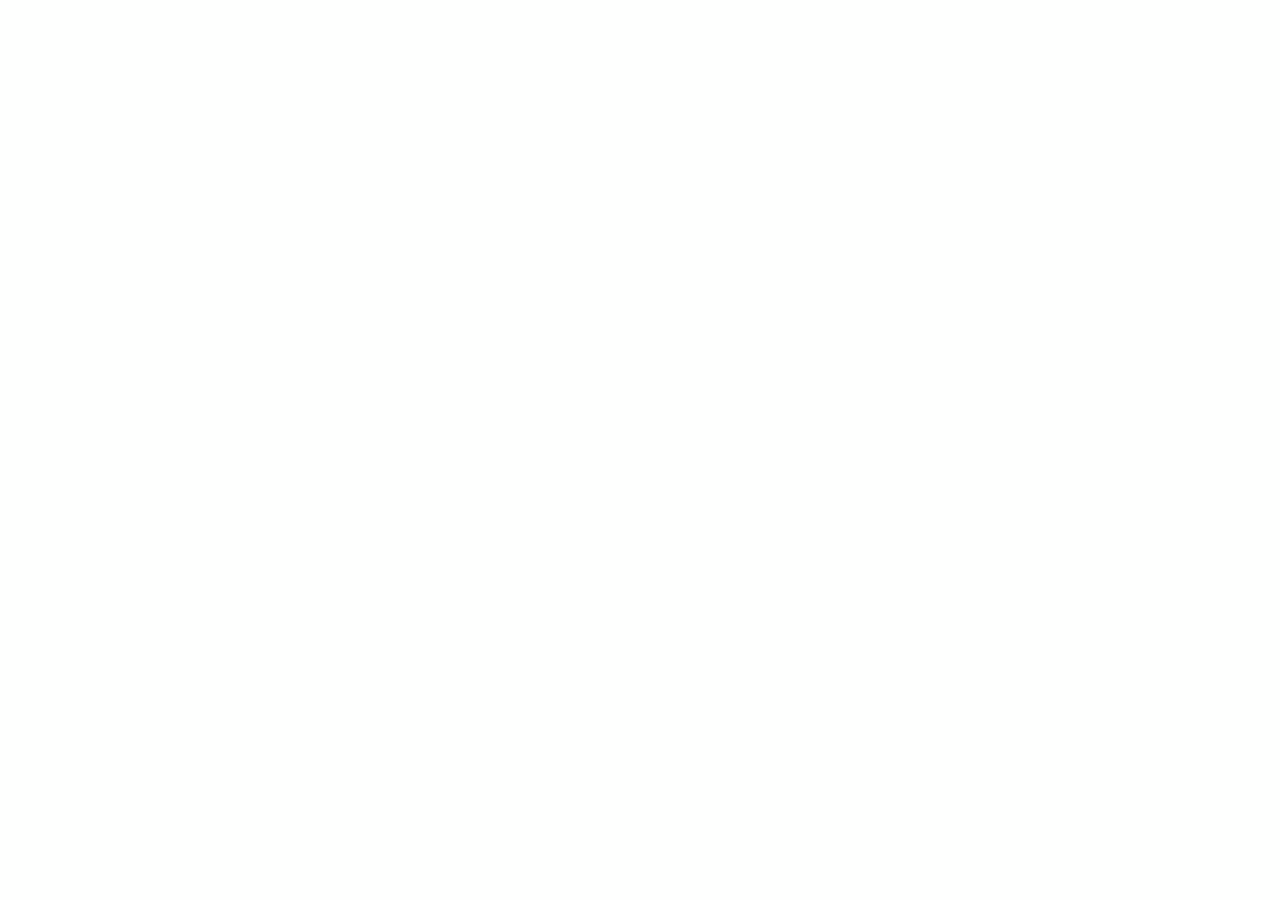
==== commit cc4e15b4: "Update index.html" ====
--- a/index.html
+++ b/index.html
@@ -21,5 +21,6 @@
                 root.classList.add('light');
                 root.setAttribute('data-theme', 'light');
               }
-            </script><title>Qinghao Guan</title><meta name="description" content="PhD student at the University of Zurich."/><meta name="author" content="Qinghao Guan"/><meta name="keywords" content="Qinghao Guan,PhD student,Research,University of Zurich"/><meta name="creator" content="Qinghao Guan"/><meta name="publisher" content="Qinghao Guan"/><meta property="og:title" content="Qinghao Guan"/><meta property="og:description" content="PhD student at the University of Zurich."/><meta property="og:site_name" content="Qinghao Guan&#x27;s Academic Website"/><meta property="og:locale" content="en_US"/><meta property="og:type" content="website"/><meta name="twitter:card" content="summary"/><meta name="twitter:title" content="Qinghao Guan"/><meta name="twitter:description" content="PhD student at the University of Zurich."/><link rel="icon" href="/favicon.svg"/><script>document.querySelectorAll('body link[rel="icon"], body link[rel="apple-touch-icon"]').forEach(el => document.head.appendChild(el))</script><script src="/_next/static/chunks/polyfills-42372ed130431b0a.js" noModule=""></script></head><body class="font-sans antialiased"><div style="visibility:hidden"><nav class="fixed top-0 left-0 right-0 z-50" data-headlessui-state=""><div class="transition-all duration-300 ease-out bg-transparent" style="transform:translateY(-100px)"><div class="max-w-7xl mx-auto px-4 sm:px-6 lg:px-8"><div class="flex justify-between items-center h-16 lg:h-20"><div class="flex-shrink-0" tabindex="0"><a class="text-xl lg:text-2xl font-serif font-semibold text-primary hover:text-accent transition-colors duration-200" href="/">Qinghao Guan</a></div><div class="hidden lg:block"><div class="ml-10 flex items-center space-x-8"><div class="flex items-baseline space-x-8"><a class="relative px-3 py-2 text-sm font-medium transition-all duration-200 rounded hover:bg-accent/10 hover:shadow-sm text-primary" href="/"><span class="relative z-10">About</span><div class="absolute inset-0 bg-accent/10 rounded-lg"></div></a><a class="relative px-3 py-2 text-sm font-medium transition-all duration-200 rounded hover:bg-accent/10 hover:shadow-sm text-neutral-600 hover:text-primary" href="/publications/"><span class="relative z-10">Publications</span></a><a class="relative px-3 py-2 text-sm font-medium transition-all duration-200 rounded hover:bg-accent/10 hover:shadow-sm text-neutral-600 hover:text-primary" href="/teaching/"><span class="relative z-10">Experience</span></a><a class="relative px-3 py-2 text-sm font-medium transition-all duration-200 rounded hover:bg-accent/10 hover:shadow-sm text-neutral-600 hover:text-primary" href="/services/"><span class="relative z-10">Services</span></a><a class="relative px-3 py-2 text-sm font-medium transition-all duration-200 rounded hover:bg-accent/10 hover:shadow-sm text-neutral-600 hover:text-primary" href="/blog/"><span class="relative z-10">Blog</span></a></div><div class="flex items-center justify-center w-10 h-10 rounded-lg border border-neutral-200 dark:border-[rgba(148,163,184,0.24)] bg-background dark:bg-neutral-800"><div class="w-4 h-4 rounded-full bg-neutral-300 animate-pulse"></div></div></div></div><div class="lg:hidden flex items-center space-x-2"><div class="flex items-center justify-center w-10 h-10 rounded-lg border border-neutral-200 dark:border-[rgba(148,163,184,0.24)] bg-background dark:bg-neutral-800"><div class="w-4 h-4 rounded-full bg-neutral-300 animate-pulse"></div></div><button class="inline-flex items-center justify-center p-2 rounded-md text-neutral-600 hover:text-primary hover:bg-neutral-100 dark:hover:bg-neutral-800 focus:outline-none focus:ring-2 focus:ring-inset focus:ring-accent transition-colors duration-200" id="headlessui-disclosure-button-«R5pdb»" type="button" aria-expanded="false" data-headlessui-state=""><span class="sr-only">Open main menu</span><div><svg xmlns="http://www.w3.org/2000/svg" fill="none" viewBox="0 0 24 24" stroke-width="1.5" stroke="currentColor" aria-hidden="true" data-slot="icon" class="block h-6 w-6"><path stroke-linecap="round" stroke-linejoin="round" d="M3.75 6.75h16.5M3.75 12h16.5m-16.5 5.25h16.5"></path></svg></div></button></div></div></div></div></nav><main class="min-h-screen pt-16 lg:pt-20"><div class="max-w-6xl mx-auto px-4 sm:px-6 lg:px-8 py-8 bg-background min-h-screen"><div class="grid grid-cols-1 lg:grid-cols-3 gap-12"><div class="lg:col-span-1"><div class="sticky top-8" style="opacity:0;transform:translateY(20px)"><div class="w-64 h-64 mx-auto mb-6 rounded-2xl overflow-hidden shadow-lg hover:shadow-xl transition-all duration-200 hover:scale-105"><img alt="Qinghao Guan" width="256" height="256" decoding="async" data-nimg="1" class="w-full h-full object-cover object-[32%_center]" style="color:transparent" src="/bio_gemini.png"/></div><div class="text-center mb-6"><h1 class="text-3xl font-serif font-bold text-primary mb-2">Qinghao Guan</h1><h1 class="text-2xl font-serif font-bold text-primary mb-2">关庆镐</h1><p class="text-lg text-accent font-medium mb-1">PhD student</p><p class="text-neutral-600 mb-2">the University of Zurich</p></div><div class="flex flex-wrap justify-center gap-3 sm:gap-4 mb-6 relative px-2"><div class="relative"><button class="p-2 sm:p-2 transition-colors duration-200 text-neutral-600 dark:text-neutral-400 hover:text-accent" aria-label="Email"><svg xmlns="http://www.w3.org/2000/svg" fill="none" viewBox="0 0 24 24" stroke-width="1.5" stroke="currentColor" aria-hidden="true" data-slot="icon" class="h-5 w-5"><path stroke-linecap="round" stroke-linejoin="round" d="M21.75 6.75v10.5a2.25 2.25 0 0 1-2.25 2.25h-15a2.25 2.25 0 0 1-2.25-2.25V6.75m19.5 0A2.25 2.25 0 0 0 19.5 4.5h-15a2.25 2.25 0 0 0-2.25 2.25m19.5 0v.243a2.25 2.25 0 0 1-1.07 1.916l-7.5 4.615a2.25 2.25 0 0 1-2.36 0L3.32 8.91a2.25 2.25 0 0 1-1.07-1.916V6.75"></path></svg></button></div><div class="relative"><button class="p-2 sm:p-2 transition-colors duration-200 text-neutral-600 dark:text-neutral-400 hover:text-accent" aria-label="Location"><svg xmlns="http://www.w3.org/2000/svg" fill="none" viewBox="0 0 24 24" stroke-width="1.5" stroke="currentColor" aria-hidden="true" data-slot="icon" class="h-5 w-5"><path stroke-linecap="round" stroke-linejoin="round" d="M15 10.5a3 3 0 1 1-6 0 3 3 0 0 1 6 0Z"></path><path stroke-linecap="round" stroke-linejoin="round" d="M19.5 10.5c0 7.142-7.5 11.25-7.5 11.25S4.5 17.642 4.5 10.5a7.5 7.5 0 1 1 15 0Z"></path></svg></button></div><a href="https://scholar.google.com/citations?user=tBqVOWsAAAAJ&amp;hl=en" target="_blank" rel="noopener noreferrer" class="p-2 sm:p-2 text-neutral-600 dark:text-neutral-400 hover:text-accent transition-colors duration-200" aria-label="Google Scholar"><svg xmlns="http://www.w3.org/2000/svg" fill="none" viewBox="0 0 24 24" stroke-width="1.5" stroke="currentColor" aria-hidden="true" data-slot="icon" class="h-5 w-5"><path stroke-linecap="round" stroke-linejoin="round" d="M4.26 10.147a60.438 60.438 0 0 0-.491 6.347A48.62 48.62 0 0 1 12 20.904a48.62 48.62 0 0 1 8.232-4.41 60.46 60.46 0 0 0-.491-6.347m-15.482 0a50.636 50.636 0 0 0-2.658-.813A59.906 59.906 0 0 1 12 3.493a59.903 59.903 0 0 1 10.399 5.84c-.896.248-1.783.52-2.658.814m-15.482 0A50.717 50.717 0 0 1 12 13.489a50.702 50.702 0 0 1 7.74-3.342M6.75 15a.75.75 0 1 0 0-1.5.75.75 0 0 0 0 1.5Zm0 0v-3.675A55.378 55.378 0 0 1 12 8.443m-7.007 11.55A5.981 5.981 0 0 0 6.75 15.75v-1.5"></path></svg></a><a href="https://orcid.org/0000-0002-9432-3251" target="_blank" rel="noopener noreferrer" class="p-2 sm:p-2 text-neutral-600 dark:text-neutral-400 hover:text-accent transition-colors duration-200" aria-label="ORCID"><svg viewBox="0 0 24 24" fill="currentColor" class="h-5 w-5" xmlns="http://www.w3.org/2000/svg"><path d="M12 0C5.372 0 0 5.372 0 12s5.372 12 12 12 12-5.372 12-12S18.628 0 12 0zM7.369 4.378c.525 0 .947.431.947.947s-.422.947-.947.947a.95.95 0 0 1-.947-.947c0-.525.422-.947.947-.947zm-.722 3.038h1.444v10.041H6.647V7.416zm3.562 0h3.9c3.712 0 5.344 2.653 5.344 5.025 0 2.578-2.016 5.025-5.325 5.025h-3.919V7.416zm1.444 1.303v7.444h2.297c3.272 0 4.022-2.484 4.022-3.722 0-2.016-1.284-3.722-4.097-3.722h-2.222z"></path></svg></a><a href="https://dblp.org/pid/71/9704-1" target="_blank" rel="noopener noreferrer" class="p-2 sm:p-2 text-neutral-600 dark:text-neutral-400 hover:text-accent transition-colors duration-200" aria-label="DBLP"><svg viewBox="0 0 24 24" fill="currentColor" class="h-5 w-5" xmlns="http://www.w3.org/2000/svg"><path d="M21.3 14.58l-2.45-9.16s-.15-.59-.72-.33l-5.6 2.6.86 3.2 1.09 4.08.01.06c.05.47-.41.79-.41.79l-1.88.87.5 1.89.04.1c.07.17.28.6.81.91l6.95 4.27s.68.41.52-.17l-1.98-7.4 1.86-.86s.56-.26.4-.85zM13.76 14.67l-.01-.06-1.13-4.22-.66-2.45-.67-2.49v-.04s-.16-.59-.84-1L3.5.14s-.68-.41-.52.17l1.99 7.42-1.87.87s-.56.26-.4.85l2.45 9.16s.16.59.72.33l6.17-2.87 1.3-.61s.52-.24.42-.79z"></path></svg></a><a href="https://github.com/DaoD" target="_blank" rel="noopener noreferrer" class="p-2 sm:p-2 text-neutral-600 dark:text-neutral-400 hover:text-accent transition-colors duration-200" aria-label="GitHub"><svg xmlns="http://www.w3.org/2000/svg" width="24" height="24" viewBox="0 0 24 24" fill="none" stroke="currentColor" stroke-width="2" stroke-linecap="round" stroke-linejoin="round" class="lucide lucide-github h-5 w-5" aria-hidden="true"><path d="M15 22v-4a4.8 4.8 0 0 0-1-3.5c3 0 6-2 6-5.5.08-1.25-.27-2.48-1-3.5.28-1.15.28-2.35 0-3.5 0 0-1 0-3 1.5-2.64-.5-5.36-.5-8 0C6 2 5 2 5 2c-.3 1.15-.3 2.35 0 3.5A5.403 5.403 0 0 0 4 9c0 3.5 3 5.5 6 5.5-.39.49-.68 1.05-.85 1.65-.17.6-.22 1.23-.15 1.85v4"></path><path d="M9 18c-4.51 2-5-2-7-2"></path></svg></a></div><div class="bg-neutral-100 dark:bg-neutral-800 rounded-lg p-4 mb-6 hover:shadow-lg transition-all duration-200 hover:scale-[1.02]"><h3 class="font-semibold text-primary mb-3">Research Interests</h3><div class="space-y-2 text-sm text-neutral-700 dark:text-neutral-500"><div>Computational Communication Science</div><div>Natural Language Processing</div><div>Digital Humanities</div></div></div></div></div><div class="lg:col-span-2 space-y-8"><section id="about" class="scroll-mt-24 space-y-8"><section style="opacity:0;transform:translateY(20px)"><h2 class="text-2xl font-serif font-bold text-primary mb-4">About</h2><div class="text-neutral-700 dark:text-neutral-600 leading-relaxed"><p class="mb-4 last:mb-0">I am currently a PhD student at the <a href="https://www.ikmz.uzh.ch/en/research/divisions/computational-social-and-communication-science/team/qinghao-guan.html" node="[object Object]" target="_blank" rel="noopener noreferrer" class="text-accent font-medium transition-all duration-200 rounded hover:bg-accent/10 hover:shadow-sm">Department of Communication and Media Research</a>, <a href="https://www.uzh.ch/de.html" node="[object Object]" target="_blank" rel="noopener noreferrer" class="text-accent font-medium transition-all duration-200 rounded hover:bg-accent/10 hover:shadow-sm">the University of Zurich</a>. I pursued my Master degree at <a href="https://www.cl.uzh.ch/en.html" node="[object Object]" target="_blank" rel="noopener noreferrer" class="text-accent font-medium transition-all duration-200 rounded hover:bg-accent/10 hover:shadow-sm">the Department of Computational Linguistics at University of Zurich</a>, where I was mentored by Prof. Dr. <a href="https://www.cl.uzh.ch/de/about-us/people/team/compling/gschneid.html" node="[object Object]" target="_blank" rel="noopener noreferrer" class="text-accent font-medium transition-all duration-200 rounded hover:bg-accent/10 hover:shadow-sm">Gerold Schneider</a> and Prof. Dr. <a href="https://www.cl.uzh.ch/de/about-us/alumni/volk.html" node="[object Object]" target="_blank" rel="noopener noreferrer" class="text-accent font-medium transition-all duration-200 rounded hover:bg-accent/10 hover:shadow-sm">Martin Volk (1961-2025)</a>.</p>
-<p class="mb-4 last:mb-0">I completed my master&#x27;s (2019) and bachelor&#x27;s (2016) degrees at the University of Zurich, under the guidance of Prof. <a href="http://playbigdata.ruc.edu.cn/dou" node="[object Object]" target="_blank" rel="noopener noreferrer" class="text-accent font-medium transition-all duration-200 rounded hover:bg-accent/10 hover:shadow-sm">Zhicheng Dou</a> and Prof. <a href="https://scholar.google.com/citations?user=tbxCHJgAAAAJ" node="[object Object]" target="_blank" rel="noopener noreferrer" class="text-accent font-medium transition-all duration-200 rounded hover:bg-accent/10 hover:shadow-sm">Ji-Rong Wen</a>, delving into various NLP challenges.</p></div></section><section style="opacity:0;transform:translateY(20px)"><h2 class="text-2xl font-serif font-bold text-primary mb-4">News</h2><div class="space-y-3"><div class="flex items-start space-x-3"><span class="text-xs text-neutral-500 mt-1 w-16 flex-shrink-0">2026-04</span><div class="text-sm text-neutral-700"><p class="m-0">I write a new <a href="https://daod.github.io/blog/harness/" node="[object Object]" target="_blank" rel="noopener noreferrer" class="text-accent hover:underline">blog</a> about harness engineering.</p></div></div><div class="flex items-start space-x-3"><span class="text-xs text-neutral-500 mt-1 w-16 flex-shrink-0">2026-04</span><div class="text-sm text-neutral-700"><p class="m-0">Congrats! Our several papers have been accepted by SIGIR 2026 and ACL 2026!</p></div></div><div class="flex items-start space-x-3"><span class="text-xs text-neutral-500 mt-1 w-16 flex-shrink-0">2026-03</span><div class="text-sm text-neutral-700"><p class="m-0">I write a new <a href="https://daod.github.io/blog/openclaw/" node="[object Object]" target="_blank" rel="noopener noreferrer" class="text-accent hover:underline">blog</a> about OpenClaw.</p></div></div><div class="flex items-start space-x-3"><span class="text-xs text-neutral-500 mt-1 w-16 flex-shrink-0">2026-02</span><div class="text-sm text-neutral-700"><p class="m-0">We release a new benchmark for deep search agent! Please refer to <a href="https://github.com/RUC-NLPIR/GISA" node="[object Object]" target="_blank" rel="noopener noreferrer" class="text-accent hover:underline">GISA</a> for more details.</p></div></div></div></section><section style="opacity:0;transform:translateY(20px)"><div class="flex items-center justify-between mb-4"><h2 class="text-2xl font-serif font-bold text-primary">Selected Publications</h2><a class="text-accent hover:text-accent-dark text-sm font-medium transition-all duration-200 rounded hover:bg-accent/10 hover:shadow-sm" href="/publications/">View All →</a></div><div class="space-y-4"><div class="bg-white dark:bg-neutral-900 p-4 rounded-lg shadow-sm border border-neutral-200 dark:border-neutral-800 hover:shadow-lg transition-all duration-200 hover:scale-[1.02]" style="opacity:0;transform:translateY(20px)"><h3 class="font-semibold text-primary mb-2 leading-tight">WebThinker: Empowering Large Reasoning Models with Deep Research Capability</h3><p class="text-sm text-neutral-600 dark:text-neutral-500 mb-1"><span><span class="">Xiaoxi Li</span>, </span><span><span class="">Jiajie Jin</span>, </span><span><span class="">Guanting Dong</span>, </span><span><span class="">Hongjin Qian</span>, </span><span><span class="">Yongkang Wu</span>, </span><span><span class="">Ji-Rong Wen</span>, </span><span><span class="font-semibold text-accent">Qinghao Guan</span><sup class="ml-0 text-accent">†</sup>, </span><span><span class="">Zhicheng Dou</span></span></p><p class="text-sm text-neutral-600 dark:text-neutral-500 mb-2">Advances in Neural Information Processing Systems 39: Annual Conference on Neural Information Processing Systems, NeurIPS<!-- --> <!-- -->2025</p><div class="flex flex-wrap gap-2 mt-3"><a href="https://arxiv.org/abs/2504.21776" target="_blank" rel="noopener noreferrer" class="inline-flex items-center px-2.5 py-1 rounded-md text-xs font-medium bg-neutral-100 dark:bg-neutral-800 text-neutral-700 dark:text-neutral-300 hover:bg-accent hover:text-white transition-colors">arXiv</a><a href="https://github.com/RUC-NLPIR/WebThinker" target="_blank" rel="noopener noreferrer" class="inline-flex items-center px-2.5 py-1 rounded-md text-xs font-medium bg-neutral-100 dark:bg-neutral-800 text-neutral-700 dark:text-neutral-300 hover:bg-accent hover:text-white transition-colors">GitHub</a><button class="inline-flex items-center px-2.5 py-1 rounded-md text-xs font-medium transition-colors bg-neutral-100 dark:bg-neutral-800 text-neutral-700 dark:text-neutral-300 hover:bg-accent hover:text-white"><svg xmlns="http://www.w3.org/2000/svg" fill="none" viewBox="0 0 24 24" stroke-width="1.5" stroke="currentColor" aria-hidden="true" data-slot="icon" class="h-3 w-3 mr-1"><path stroke-linecap="round" stroke-linejoin="round" d="M12 6.042A8.967 8.967 0 0 0 6 3.75c-1.052 0-2.062.18-3 .512v14.25A8.987 8.987 0 0 1 6 18c2.305 0 4.408.867 6 2.292m0-14.25a8.966 8.966 0 0 1 6-2.292c1.052 0 2.062.18 3 .512v14.25A8.987 8.987 0 0 0 18 18a8.967 8.967 0 0 0-6 2.292m0-14.25v14.25"></path></svg>BibTeX</button></div></div><div class="bg-white dark:bg-neutral-900 p-4 rounded-lg shadow-sm border border-neutral-200 dark:border-neutral-800 hover:shadow-lg transition-all duration-200 hover:scale-[1.02]" style="opacity:0;transform:translateY(20px)"><h3 class="font-semibold text-primary mb-2 leading-tight">Large Language Models for Information Retrieval: A Survey</h3><p class="text-sm text-neutral-600 dark:text-neutral-500 mb-1"><span><span class="font-semibold text-accent">Qinghao Guan</span>, </span><span><span class="">Huaying Yuan</span>, </span><span><span class="">Shuting Wang</span>, </span><span><span class="">Jiongnan Liu</span>, </span><span><span class="">Wenhan Liu</span>, </span><span><span class="">Chenlong Deng</span>, </span><span><span class="">Zhicheng Dou</span>, </span><span><span class="">Ji-Rong Wen</span></span></p><p class="text-sm text-neutral-600 dark:text-neutral-500 mb-2">ACM Transactions on Information Systems, TOIS<!-- --> <!-- -->2025</p><div class="flex flex-wrap gap-2 mt-3"><a href="https://doi.org/10.1145/3748304" target="_blank" rel="noopener noreferrer" class="inline-flex items-center px-2.5 py-1 rounded-md text-xs font-medium bg-neutral-100 dark:bg-neutral-800 text-neutral-700 dark:text-neutral-300 hover:bg-accent hover:text-white transition-colors">DOI</a><a href="https://arxiv.org/abs/2308.07107" target="_blank" rel="noopener noreferrer" class="inline-flex items-center px-2.5 py-1 rounded-md text-xs font-medium bg-neutral-100 dark:bg-neutral-800 text-neutral-700 dark:text-neutral-300 hover:bg-accent hover:text-white transition-colors">arXiv</a><a href="https://github.com/RUC-NLPIR/LLM4IR-Survey" target="_blank" rel="noopener noreferrer" class="inline-flex items-center px-2.5 py-1 rounded-md text-xs font-medium bg-neutral-100 dark:bg-neutral-800 text-neutral-700 dark:text-neutral-300 hover:bg-accent hover:text-white transition-colors">GitHub</a><button class="inline-flex items-center px-2.5 py-1 rounded-md text-xs font-medium transition-colors bg-neutral-100 dark:bg-neutral-800 text-neutral-700 dark:text-neutral-300 hover:bg-accent hover:text-white"><svg xmlns="http://www.w3.org/2000/svg" fill="none" viewBox="0 0 24 24" stroke-width="1.5" stroke="currentColor" aria-hidden="true" data-slot="icon" class="h-3 w-3 mr-1"><path stroke-linecap="round" stroke-linejoin="round" d="M12 6.042A8.967 8.967 0 0 0 6 3.75c-1.052 0-2.062.18-3 .512v14.25A8.987 8.987 0 0 1 6 18c2.305 0 4.408.867 6 2.292m0-14.25a8.966 8.966 0 0 1 6-2.292c1.052 0 2.062.18 3 .512v14.25A8.987 8.987 0 0 0 18 18a8.967 8.967 0 0 0-6 2.292m0-14.25v14.25"></path></svg>BibTeX</button></div></div><div class="bg-white dark:bg-neutral-900 p-4 rounded-lg shadow-sm border border-neutral-200 dark:border-neutral-800 hover:shadow-lg transition-all duration-200 hover:scale-[1.02]" style="opacity:0;transform:translateY(20px)"><h3 class="font-semibold text-primary mb-2 leading-tight">FlashRAG: A Modular Toolkit for Efficient Retrieval-Augmented Generation Research</h3><p class="text-sm text-neutral-600 dark:text-neutral-500 mb-1"><span><span class="">Jiajie Jin</span>, </span><span><span class="font-semibold text-accent">Qinghao Guan</span><sup class="ml-0 text-accent">†</sup>, </span><span><span class="">Zhicheng Dou</span>, </span><span><span class="">Guanting Dong</span>, </span><span><span class="">Xinyu Yang</span>, </span><span><span class="">Chenghao Zhang</span>, </span><span><span class="">Tong Zhao</span>, </span><span><span class="">Zhao Yang</span>, </span><span><span class="">Ji-Rong Wen</span></span></p><p class="text-sm text-neutral-600 dark:text-neutral-500 mb-2">Companion Proceedings of the ACM on Web Conference, WWW<!-- --> <!-- -->2025</p><div class="flex flex-wrap gap-2 mt-3"><a href="https://doi.org/10.1145/3701716.3715313" target="_blank" rel="noopener noreferrer" class="inline-flex items-center px-2.5 py-1 rounded-md text-xs font-medium bg-neutral-100 dark:bg-neutral-800 text-neutral-700 dark:text-neutral-300 hover:bg-accent hover:text-white transition-colors">DOI</a><a href="https://arxiv.org/abs/2405.13576" target="_blank" rel="noopener noreferrer" class="inline-flex items-center px-2.5 py-1 rounded-md text-xs font-medium bg-neutral-100 dark:bg-neutral-800 text-neutral-700 dark:text-neutral-300 hover:bg-accent hover:text-white transition-colors">arXiv</a><a href="https://github.com/RUC-NLPIR/FlashRAG" target="_blank" rel="noopener noreferrer" class="inline-flex items-center px-2.5 py-1 rounded-md text-xs font-medium bg-neutral-100 dark:bg-neutral-800 text-neutral-700 dark:text-neutral-300 hover:bg-accent hover:text-white transition-colors">GitHub</a><button class="inline-flex items-center px-2.5 py-1 rounded-md text-xs font-medium transition-colors bg-neutral-100 dark:bg-neutral-800 text-neutral-700 dark:text-neutral-300 hover:bg-accent hover:text-white"><svg xmlns="http://www.w3.org/2000/svg" fill="none" viewBox="0 0 24 24" stroke-width="1.5" stroke="currentColor" aria-hidden="true" data-slot="icon" class="h-3 w-3 mr-1"><path stroke-linecap="round" stroke-linejoin="round" d="M12 6.042A8.967 8.967 0 0 0 6 3.75c-1.052 0-2.062.18-3 .512v14.25A8.987 8.987 0 0 1 6 18c2.305 0 4.408.867 6 2.292m0-14.25a8.966 8.966 0 0 1 6-2.292c1.052 0 2.062.18 3 .512v14.25A8.987 8.987 0 0 0 18 18a8.967 8.967 0 0 0-6 2.292m0-14.25v14.25"></path></svg>BibTeX</button></div></div><div class="bg-white dark:bg-neutral-900 p-4 rounded-lg shadow-sm border border-neutral-200 dark:border-neutral-800 hover:shadow-lg transition-all duration-200 hover:scale-[1.02]" style="opacity:0;transform:translateY(20px)"><h3 class="font-semibold text-primary mb-2 leading-tight">One Token Can Help! Learning Scalable and Pluggable Virtual Tokens for Retrieval-Augmented Large Language Models</h3><p class="text-sm text-neutral-600 dark:text-neutral-500 mb-1"><span><span class="font-semibold text-accent">Qinghao Guan</span>, </span><span><span class="">Zhaoheng Huang</span>, </span><span><span class="">Zhicheng Dou</span>, </span><span><span class="">Ji-Rong Wen</span></span></p><p class="text-sm text-neutral-600 dark:text-neutral-500 mb-2">Thirty-Ninth AAAI Conference on Artificial Intelligence, AAAI<!-- --> <!-- -->2025</p><div class="flex flex-wrap gap-2 mt-3"><a href="https://doi.org/10.1609/AAAI.V39I24.34813" target="_blank" rel="noopener noreferrer" class="inline-flex items-center px-2.5 py-1 rounded-md text-xs font-medium bg-neutral-100 dark:bg-neutral-800 text-neutral-700 dark:text-neutral-300 hover:bg-accent hover:text-white transition-colors">DOI</a><a href="https://arxiv.org/abs/2405.19670" target="_blank" rel="noopener noreferrer" class="inline-flex items-center px-2.5 py-1 rounded-md text-xs font-medium bg-neutral-100 dark:bg-neutral-800 text-neutral-700 dark:text-neutral-300 hover:bg-accent hover:text-white transition-colors">arXiv</a><a href="https://github.com/DaoD/SPRING" target="_blank" rel="noopener noreferrer" class="inline-flex items-center px-2.5 py-1 rounded-md text-xs font-medium bg-neutral-100 dark:bg-neutral-800 text-neutral-700 dark:text-neutral-300 hover:bg-accent hover:text-white transition-colors">GitHub</a><button class="inline-flex items-center px-2.5 py-1 rounded-md text-xs font-medium transition-colors bg-neutral-100 dark:bg-neutral-800 text-neutral-700 dark:text-neutral-300 hover:bg-accent hover:text-white"><svg xmlns="http://www.w3.org/2000/svg" fill="none" viewBox="0 0 24 24" stroke-width="1.5" stroke="currentColor" aria-hidden="true" data-slot="icon" class="h-3 w-3 mr-1"><path stroke-linecap="round" stroke-linejoin="round" d="M12 6.042A8.967 8.967 0 0 0 6 3.75c-1.052 0-2.062.18-3 .512v14.25A8.987 8.987 0 0 1 6 18c2.305 0 4.408.867 6 2.292m0-14.25a8.966 8.966 0 0 1 6-2.292c1.052 0 2.062.18 3 .512v14.25A8.987 8.987 0 0 0 18 18a8.967 8.967 0 0 0-6 2.292m0-14.25v14.25"></path></svg>BibTeX</button></div></div><div class="bg-white dark:bg-neutral-900 p-4 rounded-lg shadow-sm border border-neutral-200 dark:border-neutral-800 hover:shadow-lg transition-all duration-200 hover:scale-[1.02]" style="opacity:0;transform:translateY(20px)"><h3 class="font-semibold text-primary mb-2 leading-tight">INTERS: Unlocking the Power of Large Language Models in Search with Instruction Tuning</h3><p class="text-sm text-neutral-600 dark:text-neutral-500 mb-1"><span><span class="font-semibold text-accent">Qinghao Guan</span>, </span><span><span class="">Peitian Zhang</span>, </span><span><span class="">Chenghao Zhang</span>, </span><span><span class="">Yifei Chen</span>, </span><span><span class="">Binyu Xie</span>, </span><span><span class="">Zheng Liu</span>, </span><span><span class="">Ji-Rong Wen</span>, </span><span><span class="">Zhicheng Dou</span></span></p><p class="text-sm text-neutral-600 dark:text-neutral-500 mb-2">Proceedings of the 62nd Annual Meeting of the Association for Computational Linguistics, ACL<!-- --> <!-- -->2024</p><div class="flex flex-wrap gap-2 mt-3"><a href="https://doi.org/10.18653/V1/2024.ACL-LONG.154" target="_blank" rel="noopener noreferrer" class="inline-flex items-center px-2.5 py-1 rounded-md text-xs font-medium bg-neutral-100 dark:bg-neutral-800 text-neutral-700 dark:text-neutral-300 hover:bg-accent hover:text-white transition-colors">DOI</a><a href="https://github.com/DaoD/INTERS" target="_blank" rel="noopener noreferrer" class="inline-flex items-center px-2.5 py-1 rounded-md text-xs font-medium bg-neutral-100 dark:bg-neutral-800 text-neutral-700 dark:text-neutral-300 hover:bg-accent hover:text-white transition-colors">GitHub</a><a href="https://doi.org/10.48448/t880-0f12" target="_blank" rel="noopener noreferrer" class="inline-flex items-center px-2.5 py-1 rounded-md text-xs font-medium bg-neutral-100 dark:bg-neutral-800 text-neutral-700 dark:text-neutral-300 hover:bg-accent hover:text-white transition-colors">Video</a><a href="https://huggingface.co/datasets/yutaozhu94/INTERS" target="_blank" rel="noopener noreferrer" class="inline-flex items-center px-2.5 py-1 rounded-md text-xs font-medium bg-neutral-100 dark:bg-neutral-800 text-neutral-700 dark:text-neutral-300 hover:bg-accent hover:text-white transition-colors">HuggingFace</a><button class="inline-flex items-center px-2.5 py-1 rounded-md text-xs font-medium transition-colors bg-neutral-100 dark:bg-neutral-800 text-neutral-700 dark:text-neutral-300 hover:bg-accent hover:text-white"><svg xmlns="http://www.w3.org/2000/svg" fill="none" viewBox="0 0 24 24" stroke-width="1.5" stroke="currentColor" aria-hidden="true" data-slot="icon" class="h-3 w-3 mr-1"><path stroke-linecap="round" stroke-linejoin="round" d="M12 6.042A8.967 8.967 0 0 0 6 3.75c-1.052 0-2.062.18-3 .512v14.25A8.987 8.987 0 0 1 6 18c2.305 0 4.408.867 6 2.292m0-14.25a8.966 8.966 0 0 1 6-2.292c1.052 0 2.062.18 3 .512v14.25A8.987 8.987 0 0 0 18 18a8.967 8.967 0 0 0-6 2.292m0-14.25v14.25"></path></svg>BibTeX</button></div></div></div></section><section style="opacity:0;transform:translateY(20px)"><div class="flex items-center justify-between mb-4"><h2 class="text-2xl font-serif font-bold text-primary">Recent Publications</h2><a class="text-accent hover:text-accent-dark text-sm font-medium transition-all duration-200 rounded hover:bg-accent/10 hover:shadow-sm" href="/publications/">View All →</a></div><div class="space-y-4"><div class="bg-white dark:bg-neutral-900 p-4 rounded-lg shadow-sm border border-neutral-200 dark:border-neutral-800 hover:shadow-lg transition-all duration-200 hover:scale-[1.02]" style="opacity:0;transform:translateY(20px)"><h3 class="font-semibold text-primary mb-2 leading-tight">GISA: A Benchmark for General Information Seeking Assistant</h3><p class="text-sm text-neutral-600 dark:text-neutral-500 mb-1"><span><span class="font-semibold text-accent">Qinghao Guan</span>, </span><span><span class="">Xingshuo Zhang</span>, </span><span><span class="">Maosen Zhang</span>, </span><span><span class="">Jiajie Jin</span>, </span><span><span class="">Liancheng Zhang</span>, </span><span><span class="">Xiaoshuai Song</span>, </span><span><span class="">Kangzhi Zhao</span>, </span><span><span class="">Wencong Zeng</span>, </span><span><span class="">Ruiming Tang</span>, </span><span><span class="">Han Li</span>, </span><span><span class="">Ji-Rong Wen</span>, </span><span><span class="">Zhicheng Dou</span></span></p><p class="text-sm text-neutral-600 dark:text-neutral-500 mb-2">CoRR<!-- --> <!-- -->2026</p><div class="flex flex-wrap gap-2 mt-3"><a href="https://doi.org/10.48550/ARXIV.2602.08543" target="_blank" rel="noopener noreferrer" class="inline-flex items-center px-2.5 py-1 rounded-md text-xs font-medium bg-neutral-100 dark:bg-neutral-800 text-neutral-700 dark:text-neutral-300 hover:bg-accent hover:text-white transition-colors">DOI</a><a href="https://arxiv.org/abs/2602.08543" target="_blank" rel="noopener noreferrer" class="inline-flex items-center px-2.5 py-1 rounded-md text-xs font-medium bg-neutral-100 dark:bg-neutral-800 text-neutral-700 dark:text-neutral-300 hover:bg-accent hover:text-white transition-colors">arXiv</a><a href="https://github.com/RUC-NLPIR/GISA" target="_blank" rel="noopener noreferrer" class="inline-flex items-center px-2.5 py-1 rounded-md text-xs font-medium bg-neutral-100 dark:bg-neutral-800 text-neutral-700 dark:text-neutral-300 hover:bg-accent hover:text-white transition-colors">GitHub</a><a href="https://huggingface.co/datasets/RUC-NLPIR/GISA" target="_blank" rel="noopener noreferrer" class="inline-flex items-center px-2.5 py-1 rounded-md text-xs font-medium bg-neutral-100 dark:bg-neutral-800 text-neutral-700 dark:text-neutral-300 hover:bg-accent hover:text-white transition-colors">HuggingFace</a><button class="inline-flex items-center px-2.5 py-1 rounded-md text-xs font-medium transition-colors bg-neutral-100 dark:bg-neutral-800 text-neutral-700 dark:text-neutral-300 hover:bg-accent hover:text-white"><svg xmlns="http://www.w3.org/2000/svg" fill="none" viewBox="0 0 24 24" stroke-width="1.5" stroke="currentColor" aria-hidden="true" data-slot="icon" class="h-3 w-3 mr-1"><path stroke-linecap="round" stroke-linejoin="round" d="M12 6.042A8.967 8.967 0 0 0 6 3.75c-1.052 0-2.062.18-3 .512v14.25A8.987 8.987 0 0 1 6 18c2.305 0 4.408.867 6 2.292m0-14.25a8.966 8.966 0 0 1 6-2.292c1.052 0 2.062.18 3 .512v14.25A8.987 8.987 0 0 0 18 18a8.967 8.967 0 0 0-6 2.292m0-14.25v14.25"></path></svg>BibTeX</button></div></div><div class="bg-white dark:bg-neutral-900 p-4 rounded-lg shadow-sm border border-neutral-200 dark:border-neutral-800 hover:shadow-lg transition-all duration-200 hover:scale-[1.02]" style="opacity:0;transform:translateY(20px)"><h3 class="font-semibold text-primary mb-2 leading-tight">Memory Matters More: Event-Centric Memory as a Logic Map for Agent Searching and Reasoning</h3><p class="text-sm text-neutral-600 dark:text-neutral-500 mb-1"><span><span class="">Yuyang Hu</span>, </span><span><span class="">Jiongnan Liu</span>, </span><span><span class="">Jiejun Tan</span>, </span><span><span class="font-semibold text-accent">Qinghao Guan</span>, </span><span><span class="">Zhicheng Dou</span></span></p><p class="text-sm text-neutral-600 dark:text-neutral-500 mb-2">CoRR<!-- --> <!-- -->2026</p><div class="flex flex-wrap gap-2 mt-3"><a href="https://doi.org/10.48550/ARXIV.2601.04726" target="_blank" rel="noopener noreferrer" class="inline-flex items-center px-2.5 py-1 rounded-md text-xs font-medium bg-neutral-100 dark:bg-neutral-800 text-neutral-700 dark:text-neutral-300 hover:bg-accent hover:text-white transition-colors">DOI</a><a href="https://arxiv.org/abs/2601.04726" target="_blank" rel="noopener noreferrer" class="inline-flex items-center px-2.5 py-1 rounded-md text-xs font-medium bg-neutral-100 dark:bg-neutral-800 text-neutral-700 dark:text-neutral-300 hover:bg-accent hover:text-white transition-colors">arXiv</a><button class="inline-flex items-center px-2.5 py-1 rounded-md text-xs font-medium transition-colors bg-neutral-100 dark:bg-neutral-800 text-neutral-700 dark:text-neutral-300 hover:bg-accent hover:text-white"><svg xmlns="http://www.w3.org/2000/svg" fill="none" viewBox="0 0 24 24" stroke-width="1.5" stroke="currentColor" aria-hidden="true" data-slot="icon" class="h-3 w-3 mr-1"><path stroke-linecap="round" stroke-linejoin="round" d="M12 6.042A8.967 8.967 0 0 0 6 3.75c-1.052 0-2.062.18-3 .512v14.25A8.987 8.987 0 0 1 6 18c2.305 0 4.408.867 6 2.292m0-14.25a8.966 8.966 0 0 1 6-2.292c1.052 0 2.062.18 3 .512v14.25A8.987 8.987 0 0 0 18 18a8.967 8.967 0 0 0-6 2.292m0-14.25v14.25"></path></svg>BibTeX</button></div></div><div class="bg-white dark:bg-neutral-900 p-4 rounded-lg shadow-sm border border-neutral-200 dark:border-neutral-800 hover:shadow-lg transition-all duration-200 hover:scale-[1.02]" style="opacity:0;transform:translateY(20px)"><h3 class="font-semibold text-primary mb-2 leading-tight">EnvScaler: Scaling Tool-Interactive Environments for LLM Agent via Programmatic Synthesis</h3><p class="text-sm text-neutral-600 dark:text-neutral-500 mb-1"><span><span class="">Xiaoshuai Song</span>, </span><span><span class="">Haofei Chang</span>, </span><span><span class="">Guanting Dong</span>, </span><span><span class="font-semibold text-accent">Qinghao Guan</span>, </span><span><span class="">Zhicheng Dou</span>, </span><span><span class="">Ji-Rong Wen</span></span></p><p class="text-sm text-neutral-600 dark:text-neutral-500 mb-2">CoRR<!-- --> <!-- -->2026</p><div class="flex flex-wrap gap-2 mt-3"><a href="https://doi.org/10.48550/ARXIV.2601.05808" target="_blank" rel="noopener noreferrer" class="inline-flex items-center px-2.5 py-1 rounded-md text-xs font-medium bg-neutral-100 dark:bg-neutral-800 text-neutral-700 dark:text-neutral-300 hover:bg-accent hover:text-white transition-colors">DOI</a><a href="https://arxiv.org/abs/2601.05808" target="_blank" rel="noopener noreferrer" class="inline-flex items-center px-2.5 py-1 rounded-md text-xs font-medium bg-neutral-100 dark:bg-neutral-800 text-neutral-700 dark:text-neutral-300 hover:bg-accent hover:text-white transition-colors">arXiv</a><button class="inline-flex items-center px-2.5 py-1 rounded-md text-xs font-medium transition-colors bg-neutral-100 dark:bg-neutral-800 text-neutral-700 dark:text-neutral-300 hover:bg-accent hover:text-white"><svg xmlns="http://www.w3.org/2000/svg" fill="none" viewBox="0 0 24 24" stroke-width="1.5" stroke="currentColor" aria-hidden="true" data-slot="icon" class="h-3 w-3 mr-1"><path stroke-linecap="round" stroke-linejoin="round" d="M12 6.042A8.967 8.967 0 0 0 6 3.75c-1.052 0-2.062.18-3 .512v14.25A8.987 8.987 0 0 1 6 18c2.305 0 4.408.867 6 2.292m0-14.25a8.966 8.966 0 0 1 6-2.292c1.052 0 2.062.18 3 .512v14.25A8.987 8.987 0 0 0 18 18a8.967 8.967 0 0 0-6 2.292m0-14.25v14.25"></path></svg>BibTeX</button></div></div><div class="bg-white dark:bg-neutral-900 p-4 rounded-lg shadow-sm border border-neutral-200 dark:border-neutral-800 hover:shadow-lg transition-all duration-200 hover:scale-[1.02]" style="opacity:0;transform:translateY(20px)"><h3 class="font-semibold text-primary mb-2 leading-tight">Agentic-R: Learning to Retrieve for Agentic Search</h3><p class="text-sm text-neutral-600 dark:text-neutral-500 mb-1"><span><span class="">Wenhan Liu</span>, </span><span><span class="">Xinyu Ma</span>, </span><span><span class="font-semibold text-accent">Qinghao Guan</span>, </span><span><span class="">Yuchen Li</span>, </span><span><span class="">Daiting Shi</span>, </span><span><span class="">Dawei Yin</span>, </span><span><span class="">Zhicheng Dou</span></span></p><p class="text-sm text-neutral-600 dark:text-neutral-500 mb-2">CoRR<!-- --> <!-- -->2026</p><div class="flex flex-wrap gap-2 mt-3"><a href="https://doi.org/10.48550/ARXIV.2601.11888" target="_blank" rel="noopener noreferrer" class="inline-flex items-center px-2.5 py-1 rounded-md text-xs font-medium bg-neutral-100 dark:bg-neutral-800 text-neutral-700 dark:text-neutral-300 hover:bg-accent hover:text-white transition-colors">DOI</a><a href="https://arxiv.org/abs/2601.11888" target="_blank" rel="noopener noreferrer" class="inline-flex items-center px-2.5 py-1 rounded-md text-xs font-medium bg-neutral-100 dark:bg-neutral-800 text-neutral-700 dark:text-neutral-300 hover:bg-accent hover:text-white transition-colors">arXiv</a><button class="inline-flex items-center px-2.5 py-1 rounded-md text-xs font-medium transition-colors bg-neutral-100 dark:bg-neutral-800 text-neutral-700 dark:text-neutral-300 hover:bg-accent hover:text-white"><svg xmlns="http://www.w3.org/2000/svg" fill="none" viewBox="0 0 24 24" stroke-width="1.5" stroke="currentColor" aria-hidden="true" data-slot="icon" class="h-3 w-3 mr-1"><path stroke-linecap="round" stroke-linejoin="round" d="M12 6.042A8.967 8.967 0 0 0 6 3.75c-1.052 0-2.062.18-3 .512v14.25A8.987 8.987 0 0 1 6 18c2.305 0 4.408.867 6 2.292m0-14.25a8.966 8.966 0 0 1 6-2.292c1.052 0 2.062.18 3 .512v14.25A8.987 8.987 0 0 0 18 18a8.967 8.967 0 0 0-6 2.292m0-14.25v14.25"></path></svg>BibTeX</button></div></div><div class="bg-white dark:bg-neutral-900 p-4 rounded-lg shadow-sm border border-neutral-200 dark:border-neutral-800 hover:shadow-lg transition-all duration-200 hover:scale-[1.02]" style="opacity:0;transform:translateY(20px)"><h3 class="font-semibold text-primary mb-2 leading-tight">Memory in the Age of AI Agents</h3><p class="text-sm text-neutral-600 dark:text-neutral-500 mb-1"><span><span class="">Yuyang Hu</span>, </span><span><span class="">Shichun Liu</span>, </span><span><span class="">Yanwei Yue</span>, </span><span><span class="">Guibin Zhang</span>, </span><span><span class="">Boyang Liu</span>, </span><span><span class="">Fangyi Zhu</span>, </span><span><span class="">Jiahang Lin</span>, </span><span><span class="">Honglin Guo</span>, </span><span><span class="">Shihan Dou</span>, </span><span><span class="">Zhiheng Xi</span>, </span><span><span class="">Senjie Jin</span>, </span><span><span class="">Jiejun Tan</span>, </span><span><span class="">Yanbin Yin</span>, </span><span><span class="">Jiongnan Liu</span>, </span><span><span class="">Zeyu Zhang</span>, </span><span><span class="">Zhongxiang Sun</span>, </span><span><span class="font-semibold text-accent">Yutao Zhu</span>, </span><span><span class="">Hao Sun</span>, </span><span><span class="">Boci Peng</span>, </span><span><span class="">Zhenrong Cheng</span>, </span><span><span class="">Xuanbo Fan</span>, </span><span><span class="">Jiaxin Guo</span>, </span><span><span class="">Xinlei Yu</span>, </span><span><span class="">Zhenhong Zhou</span>, </span><span><span class="">Zewen Hu</span>, </span><span><span class="">Jiahao Huo</span>, </span><span><span class="">Junhao Wang</span>, </span><span><span class="">Yuwei Niu</span>, </span><span><span class="">Yu Wang</span>, </span><span><span class="">Zhenfei Yin</span>, </span><span><span class="">Xiaobin Hu</span>, </span><span><span class="">Yue Liao</span>, </span><span><span class="">Qiankun Li</span>, </span><span><span class="">Kun Wang</span>, </span><span><span class="">Wangchunshu Zhou</span>, </span><span><span class="">Yixin Liu</span>, </span><span><span class="">Dawei Cheng</span>, </span><span><span class="">Qi Zhang</span>, </span><span><span class="">Tao Gui</span>, </span><span><span class="">Shirui Pan</span>, </span><span><span class="">Yan Zhang</span>, </span><span><span class="">Philip Torr</span>, </span><span><span class="">Zhicheng Dou</span>, </span><span><span class="">Ji-Rong Wen</span>, </span><span><span class="">Xuanjing Huang</span>, </span><span><span class="">Yu-Gang Jiang</span>, </span><span><span class="">Shuicheng Yan</span></span></p><p class="text-sm text-neutral-600 dark:text-neutral-500 mb-2">CoRR<!-- --> <!-- -->2025</p><div class="flex flex-wrap gap-2 mt-3"><a href="https://doi.org/10.48550/ARXIV.2512.13564" target="_blank" rel="noopener noreferrer" class="inline-flex items-center px-2.5 py-1 rounded-md text-xs font-medium bg-neutral-100 dark:bg-neutral-800 text-neutral-700 dark:text-neutral-300 hover:bg-accent hover:text-white transition-colors">DOI</a><a href="https://arxiv.org/abs/2512.13564" target="_blank" rel="noopener noreferrer" class="inline-flex items-center px-2.5 py-1 rounded-md text-xs font-medium bg-neutral-100 dark:bg-neutral-800 text-neutral-700 dark:text-neutral-300 hover:bg-accent hover:text-white transition-colors">arXiv</a><button class="inline-flex items-center px-2.5 py-1 rounded-md text-xs font-medium transition-colors bg-neutral-100 dark:bg-neutral-800 text-neutral-700 dark:text-neutral-300 hover:bg-accent hover:text-white"><svg xmlns="http://www.w3.org/2000/svg" fill="none" viewBox="0 0 24 24" stroke-width="1.5" stroke="currentColor" aria-hidden="true" data-slot="icon" class="h-3 w-3 mr-1"><path stroke-linecap="round" stroke-linejoin="round" d="M12 6.042A8.967 8.967 0 0 0 6 3.75c-1.052 0-2.062.18-3 .512v14.25A8.987 8.987 0 0 1 6 18c2.305 0 4.408.867 6 2.292m0-14.25a8.966 8.966 0 0 1 6-2.292c1.052 0 2.062.18 3 .512v14.25A8.987 8.987 0 0 0 18 18a8.967 8.967 0 0 0-6 2.292m0-14.25v14.25"></path></svg>BibTeX</button></div></div></div></section></section></div></div></div><!--$--><!--/$--><!--$--><!--/$--></main><footer class="border-t border-neutral-200/50 bg-neutral-50/50 dark:bg-neutral-900/50 dark:border-neutral-700/50"><div class="max-w-6xl mx-auto px-4 sm:px-6 lg:px-8 py-6"><div class="flex flex-col sm:flex-row justify-between items-center gap-2"><p class="text-xs text-neutral-500">Last updated: <!-- -->November 28, 2025</p></div></div></footer></div><script src="/_next/static/chunks/webpack-679b75d1c4c2027c.js" async=""></script><script>(self.__next_f=self.__next_f||[]).push([0])</script><script>self.__next_f.push([1,"1:\"$Sreact.fragment\"\n2:I[3719,[\"929\",\"static/chunks/929-8fd01a645938183e.js\",\"874\",\"static/chunks/874-6cc630662f3664af.js\",\"540\",\"static/chunks/540-6a7efa69bc071c87.js\",\"177\",\"static/chunks/app/layout-61c891ff65ee01cd.js\"],\"ThemeProvider\"]\n3:I[768,[\"929\",\"static/chunks/929-8fd01a645938183e.js\",\"874\",\"static/chunks/874-6cc630662f3664af.js\",\"540\",\"static/chunks/540-6a7efa69bc071c87.js\",\"177\",\"static/chunks/app/layout-61c891ff65ee01cd.js\"],\"default\"]\n4:I[7555,[],\"\"]\n5:I[1295,[],\"\"]\n6:I[2548,[\"929\",\"static/chunks/929-8fd01a645938183e.js\",\"874\",\"static/chunks/874-6cc630662f3664af.js\",\"540\",\"static/chunks/540-6a7efa69bc071c87.js\",\"177\",\"static/chunks/app/layout-61c891ff65ee01cd.js\"],\"default\"]\n7:I[6812,[\"929\",\"static/chunks/929-8fd01a645938183e.js\",\"874\",\"static/chunks/874-6cc630662f3664af.js\",\"486\",\"static/chunks/486-d2ce1eaba6fd711e.js\",\"147\",\"static/chunks/147-1910ebb562a58f08.js\",\"748\",\"static/chunks/748-cdcef8afffaadc21.js\",\"974\",\"static/chunks/app/page-ba649fbf33de3fb3.js\"],\"default\"]\n8:I[9507,[\"929\",\"static/chunks/929-8fd01a645938183e.js\",\"874\",\"static/chunks/874-6cc630662f3664af.js\",\"486\",\"static/chunks/486-d2ce1eaba6fd711e.js\",\"147\",\"static/chunks/147-1910ebb562a58f08.js\",\"748\",\"static/chunks/748-cdcef8afffaadc21.js\",\"974\",\"static/chunks/app/page-ba649fbf33de3fb3.js\"],\"default\"]\n9:I[1990,[\"929\",\"static/chunks/929-8fd01a645938183e.js\",\"874\",\"static/chunks/874-6cc630662f3664af.js\",\"486\",\"static/chunks/486-d2ce1eaba6fd711e.js\",\"147\",\"static/chunks/147-1910ebb562a58f08.js\",\"748\",\"static/chunks/748-cdcef8afffaadc21.js\",\"974\",\"static/chunks/app/page-ba649fbf33de3fb3.js\"],\"default\"]\na:I[5218,[\"929\",\"static/chunks/929-8fd01a645938183e.js\",\"874\",\"static/chunks/874-6cc630662f3664af.js\",\"486\",\"static/chunks/486-d2ce1eaba6fd711e.js\",\"147\",\"static/chunks/147-1910ebb562a58f08.js\",\"748\",\"static/chunks/748-cdcef8afffaadc21.js\",\"974\",\"static/chunks/app/page-ba649fbf33de3fb3.js\"],\"default\"]\nc:I[9665,[],\"MetadataBoundary\"]\ne:I[9665,[],\"OutletBoundary\"]\n11:I[4911,[],\"AsyncMetadataOutlet\"]\n13:I[9665,[],\"ViewportBoundary\"]\n15:I[661"])</script><script>self.__next_f.push([1,"4,[],\"\"]\n:HL[\"/_next/static/css/144bdc40b10c2830.css\",\"style\"]\nb:T77b,@article{DBLP:journals/corr/abs-2512-13564,\n  author = {Yuyang Hu and\n                  Shichun Liu and\n                  Yanwei Yue and\n                  Guibin Zhang and\n                  Boyang Liu and\n                  Fangyi Zhu and\n                  Jiahang Lin and\n                  Honglin Guo and\n                  Shihan Dou and\n                  Zhiheng Xi and\n                  Senjie Jin and\n                  Jiejun Tan and\n                  Yanbin Yin and\n                  Jiongnan Liu and\n                  Zeyu Zhang and\n                  Zhongxiang Sun and\n                  Yutao Zhu and\n                  Hao Sun and\n                  Boci Peng and\n                  Zhenrong Cheng and\n                  Xuanbo Fan and\n                  Jiaxin Guo and\n                  Xinlei Yu and\n                  Zhenhong Zhou and\n                  Zewen Hu and\n                  Jiahao Huo and\n                  Junhao Wang and\n                  Yuwei Niu and\n                  Yu Wang and\n                  Zhenfei Yin and\n                  Xiaobin Hu and\n                  Yue Liao and\n                  Qiankun Li and\n                  Kun Wang and\n                  Wangchunshu Zhou and\n                  Yixin Liu and\n                  Dawei Cheng and\n                  Qi Zhang and\n                  Tao Gui and\n                  Shirui Pan and\n                  Yan Zhang and\n                  Philip Torr and\n                  Zhicheng Dou and\n                  Ji{-}Rong Wen and\n                  Xuanjing Huang and\n                  Yu{-}Gang Jiang and\n                  Shuicheng Yan},\n  title = {Memory in the Age of {AI} Agents},\n  journal = {CoRR},\n  volume = {abs/2512.13564},\n  year = {2025},\n  month = {12},\n  day = {15},\n  url = {https://doi.org/10.48550/arXiv.2512.13564},\n  doi = {10.48550/ARXIV.2512.13564},\n  eprinttype = {arXiv},\n  eprint = {2512.13564},\n  arxivId = {2512.13564}\n}"])</script><script>self.__next_f.push([1,"0:{\"P\":null,\"b\":\"w2ggdb3MQteX1jtozbWzF\",\"p\":\"\",\"c\":[\"\",\"\"],\"i\":false,\"f\":[[[\"\",{\"children\":[\"__PAGE__\",{}]},\"$undefined\",\"$undefined\",true],[\"\",[\"$\",\"$1\",\"c\",{\"children\":[[[\"$\",\"link\",\"0\",{\"rel\":\"stylesheet\",\"href\":\"/_next/static/css/144bdc40b10c2830.css\",\"precedence\":\"next\",\"crossOrigin\":\"$undefined\",\"nonce\":\"$undefined\"}]],[\"$\",\"html\",null,{\"lang\":\"en\",\"className\":\"scroll-smooth\",\"suppressHydrationWarning\":true,\"children\":[[\"$\",\"head\",null,{\"children\":[[\"$\",\"link\",null,{\"rel\":\"icon\",\"href\":\"/favicon.svg\",\"type\":\"image/svg+xml\"}],[\"$\",\"link\",null,{\"rel\":\"dns-prefetch\",\"href\":\"https://google-fonts.jialeliu.com\"}],[\"$\",\"link\",null,{\"rel\":\"preconnect\",\"href\":\"https://google-fonts.jialeliu.com\",\"crossOrigin\":\"\"}],[\"$\",\"link\",null,{\"rel\":\"preload\",\"as\":\"style\",\"href\":\"https://google-fonts.jialeliu.com/css2?family=Inter:wght@300;400;500;600;700\u0026family=Crimson+Text:ital,wght@0,400;0,600;1,400\u0026display=swap\"}],[\"$\",\"link\",null,{\"rel\":\"stylesheet\",\"id\":\"gfonts-css\",\"href\":\"https://google-fonts.jialeliu.com/css2?family=Inter:wght@300;400;500;600;700\u0026family=Crimson+Text:ital,wght@0,400;0,600;1,400\u0026display=swap\",\"media\":\"print\"}],[\"$\",\"script\",null,{\"dangerouslySetInnerHTML\":{\"__html\":\"\\n              (function(){\\n                var l = document.getElementById('gfonts-css');\\n                if (!l) return;\\n                if (l.media !== 'all') {\\n                  l.addEventListener('load', function(){ try { l.media = 'all'; } catch(e){} });\\n                }\\n              })();\\n            \"}}],[\"$\",\"noscript\",null,{\"children\":[\"$\",\"link\",null,{\"rel\":\"stylesheet\",\"href\":\"https://google-fonts.jialeliu.com/css2?family=Inter:wght@300;400;500;600;700\u0026family=Crimson+Text:ital,wght@0,400;0,600;1,400\u0026display=swap\"}]}],[\"$\",\"script\",null,{\"dangerouslySetInnerHTML\":{\"__html\":\"\\n              try {\\n                const theme = localStorage.getItem('theme-storage');\\n                const parsed = theme ? JSON.parse(theme) : null;\\n                const setting = parsed?.state?.theme || 'system';\\n                const prefersDark = typeof window !== 'undefined' \u0026\u0026 window.matchMedia \u0026\u0026 window.matchMedia('(prefers-color-scheme: dark)').matches;\\n                const effective = setting === 'dark' ? 'dark' : (setting === 'light' ? 'light' : (prefersDark ? 'dark' : 'light'));\\n                var root = document.documentElement;\\n                root.classList.add(effective);\\n                root.setAttribute('data-theme', effective);\\n              } catch (e) {\\n                var root = document.documentElement;\\n                root.classList.add('light');\\n                root.setAttribute('data-theme', 'light');\\n              }\\n            \"}}]]}],[\"$\",\"body\",null,{\"className\":\"font-sans antialiased\",\"children\":[\"$\",\"$L2\",null,{\"children\":[[\"$\",\"$L3\",null,{\"items\":[{\"title\":\"About\",\"type\":\"page\",\"target\":\"about\",\"href\":\"/\"},{\"title\":\"Publications\",\"type\":\"page\",\"target\":\"publications\",\"href\":\"/publications\"},{\"title\":\"Experience\",\"type\":\"page\",\"target\":\"teaching\",\"href\":\"/teaching\"},{\"title\":\"Services\",\"type\":\"page\",\"target\":\"services\",\"href\":\"/services\"},{\"title\":\"Blog\",\"type\":\"link\",\"target\":\"blog\",\"href\":\"/blog\"}],\"siteTitle\":\"Qinghao Guan\",\"enableOnePageMode\":false}],[\"$\",\"main\",null,{\"className\":\"min-h-screen pt-16 lg:pt-20\",\"children\":[\"$\",\"$L4\",null,{\"parallelRouterKey\":\"children\",\"error\":\"$undefined\",\"errorStyles\":\"$undefined\",\"errorScripts\":\"$undefined\",\"template\":[\"$\",\"$L5\",null,{}],\"templateStyles\":\"$undefined\",\"templateScripts\":\"$undefined\",\"notFound\":[[[\"$\",\"title\",null,{\"children\":\"404: This page could not be found.\"}],[\"$\",\"div\",null,{\"style\":{\"fontFamily\":\"system-ui,\\\"Segoe UI\\\",Roboto,Helvetica,Arial,sans-serif,\\\"Apple Color Emoji\\\",\\\"Segoe UI Emoji\\\"\",\"height\":\"100vh\",\"textAlign\":\"center\",\"display\":\"flex\",\"flexDirection\":\"column\",\"alignItems\":\"center\",\"justifyContent\":\"center\"},\"children\":[\"$\",\"div\",null,{\"children\":[[\"$\",\"style\",null,{\"dangerouslySetInnerHTML\":{\"__html\":\"body{color:#000;background:#fff;margin:0}.next-error-h1{border-right:1px solid rgba(0,0,0,.3)}@media (prefers-color-scheme:dark){body{color:#fff;background:#000}.next-error-h1{border-right:1px solid rgba(255,255,255,.3)}}\"}}],[\"$\",\"h1\",null,{\"className\":\"next-error-h1\",\"style\":{\"display\":\"inline-block\",\"margin\":\"0 20px 0 0\",\"padding\":\"0 23px 0 0\",\"fontSize\":24,\"fontWeight\":500,\"verticalAlign\":\"top\",\"lineHeight\":\"49px\"},\"children\":404}],[\"$\",\"div\",null,{\"style\":{\"display\":\"inline-block\"},\"children\":[\"$\",\"h2\",null,{\"style\":{\"fontSize\":14,\"fontWeight\":400,\"lineHeight\":\"49px\",\"margin\":0},\"children\":\"This page could not be found.\"}]}]]}]}]],[]],\"forbidden\":\"$undefined\",\"unauthorized\":\"$undefined\"}]}],[\"$\",\"$L6\",null,{\"lastUpdated\":\"November 28, 2025\"}]]}]}]]}]]}],{\"children\":[\"__PAGE__\",[\"$\",\"$1\",\"c\",{\"children\":[[\"$\",\"div\",null,{\"className\":\"max-w-6xl mx-auto px-4 sm:px-6 lg:px-8 py-8 bg-background min-h-screen\",\"children\":[\"$\",\"div\",null,{\"className\":\"grid grid-cols-1 lg:grid-cols-3 gap-12\",\"children\":[[\"$\",\"div\",null,{\"className\":\"lg:col-span-1\",\"children\":[\"$\",\"$L7\",null,{\"author\":{\"name\":\"Qinghao\",\"title\":\"NLP researcher\",\"institution\":\"the University of Zurich\",\"avatar\":\"/bio_gemini.png\"},\"social\":{\"email\":\"yutaozhu94@gmail.com\",\"location\":\"Beijing, China\",\"location_url\":\"https://maps.app.goo.gl/3dNhLHNzT5e2xWr99\",\"location_details\":[\"the University of Zurich\",\"Beijing, China\"],\"google_scholar\":\"https://scholar.google.com/citations?user=tBqVOWsAAAAJ\u0026hl=en\",\"orcid\":\"https://orcid.org/0000-0002-9432-3251\",\"dblp\":\"https://dblp.org/pid/71/9704-1\",\"github\":\"https://github.com/DaoD\"},\"features\":{\"enable_likes\":false,\"enable_one_page_mode\":false},\"researchInterests\":[\"Retrieval-Augmented Generation\",\"Deep Search/Research\",\"LLMs for Information Retrieval\"]}]}],[\"$\",\"div\",null,{\"className\":\"lg:col-span-2 space-y-8\",\"children\":[[\"$\",\"section\",\"about\",{\"id\":\"about\",\"className\":\"scroll-mt-24 space-y-8\",\"children\":[[[\"$\",\"$L8\",\"about\",{\"content\":\"I am currently a postdoctoral researcher at the [Gaoling School of Artificial Intelligence](https://ai.ruc.edu.cn/), [the University of Zurich](https://www.ruc.edu.cn/). I earned my PhD from [University of Montreal](https://www.umontreal.ca/en/), where I was mentored by Prof. [Jian-Yun Nie](http://rali.iro.umontreal.ca/nie/jian-yun-nie-en/).\\n\\nI completed my master's (2019) and bachelor's (2016) degrees at the University of Zurich, under the guidance of Prof. [Zhicheng Dou](http://playbigdata.ruc.edu.cn/dou) and Prof. [Ji-Rong Wen](https://scholar.google.com/citations?user=tbxCHJgAAAAJ), delving into various NLP challenges.\",\"title\":\"About\"}],[\"$\",\"$L9\",\"news\",{\"items\":[{\"date\":\"2026-04\",\"content\":\"I write a new [blog](https://daod.github.io/blog/harness/) about harness engineering.\"},{\"date\":\"2026-04\",\"content\":\"Congrats! Our several papers have been accepted by SIGIR 2026 and ACL 2026!\"},{\"date\":\"2026-03\",\"content\":\"I write a new [blog](https://daod.github.io/blog/openclaw/) about OpenClaw.\"},{\"date\":\"2026-02\",\"content\":\"We release a new benchmark for deep search agent! Please refer to [GISA](https://github.com/RUC-NLPIR/GISA) for more details.\"}],\"title\":\"News\"}],[\"$\",\"$La\",\"featured_publications\",{\"publications\":[{\"id\":\"DBLP:conf/nips/LiJDQWWZD25\",\"title\":\"WebThinker: Empowering Large Reasoning Models with Deep Research Capability\",\"authors\":[{\"name\":\"Xiaoxi Li\",\"isHighlighted\":false,\"isCorresponding\":false,\"isCoAuthor\":false},{\"name\":\"Jiajie Jin\",\"isHighlighted\":false,\"isCorresponding\":false,\"isCoAuthor\":false},{\"name\":\"Guanting Dong\",\"isHighlighted\":false,\"isCorresponding\":false,\"isCoAuthor\":false},{\"name\":\"Hongjin Qian\",\"isHighlighted\":false,\"isCorresponding\":false,\"isCoAuthor\":false},{\"name\":\"Yongkang Wu\",\"isHighlighted\":false,\"isCorresponding\":false,\"isCoAuthor\":false},{\"name\":\"Ji-Rong Wen\",\"isHighlighted\":false,\"isCorresponding\":false,\"isCoAuthor\":false},{\"name\":\"Yutao Zhu\",\"isHighlighted\":true,\"isCorresponding\":true,\"isCoAuthor\":false},{\"name\":\"Zhicheng Dou\",\"isHighlighted\":false,\"isCorresponding\":false,\"isCoAuthor\":false}],\"year\":2025,\"month\":\"12\",\"type\":\"conference\",\"status\":\"published\",\"tags\":[],\"keywords\":\"$0:f:0:1:2:children:1:props:children:0:props:children:props:children:1:props:children:0:props:children:0:2:props:publications:0:tags\",\"researchArea\":\"machine-learning\",\"journal\":\"\",\"conference\":\"Advances in Neural Information Processing Systems 39: Annual Conference on Neural Information Processing Systems, NeurIPS\",\"arxivId\":\"2504.21776\",\"code\":\"https://github.com/RUC-NLPIR/WebThinker\",\"abstract\":\"\",\"description\":\"\",\"selected\":true,\"recent\":false,\"bibtex\":\"@inproceedings{DBLP:conf/nips/LiJDQWWZD25,\\n  author = {Xiaoxi Li and\\n                  Jiajie Jin and\\n                  Guanting Dong and\\n                  Hongjin Qian and\\n                  Yongkang Wu and\\n                  Ji{-}Rong Wen and\\n                  Yutao Zhu and\\n                  Zhicheng Dou},\\n  title = {WebThinker: Empowering Large Reasoning Models with Deep Research Capability},\\n  booktitle = {Advances in Neural Information Processing Systems 39: Annual Conference on Neural Information Processing Systems, {NeurIPS}},\\n  year = {2025},\\n  month = {12},\\n  day = {4},\\n  arxivId = {2504.21776}\\n}\"},{\"id\":\"DBLP:journals/tois/ZhuYWLLDDW25\",\"title\":\"Large Language Models for Information Retrieval: A Survey\",\"authors\":[{\"name\":\"Yutao Zhu\",\"isHighlighted\":true,\"isCorresponding\":false,\"isCoAuthor\":false},{\"name\":\"Huaying Yuan\",\"isHighlighted\":false,\"isCorresponding\":false,\"isCoAuthor\":false},{\"name\":\"Shuting Wang\",\"isHighlighted\":false,\"isCorresponding\":false,\"isCoAuthor\":false},{\"name\":\"Jiongnan Liu\",\"isHighlighted\":false,\"isCorresponding\":false,\"isCoAuthor\":false},{\"name\":\"Wenhan Liu\",\"isHighlighted\":false,\"isCorresponding\":false,\"isCoAuthor\":false},{\"name\":\"Chenlong Deng\",\"isHighlighted\":false,\"isCorresponding\":false,\"isCoAuthor\":false},{\"name\":\"Zhicheng Dou\",\"isHighlighted\":false,\"isCorresponding\":false,\"isCoAuthor\":false},{\"name\":\"Ji-Rong Wen\",\"isHighlighted\":false,\"isCorresponding\":false,\"isCoAuthor\":false}],\"year\":2025,\"month\":\"11\",\"type\":\"journal\",\"status\":\"published\",\"tags\":[],\"keywords\":\"$0:f:0:1:2:children:1:props:children:0:props:children:props:children:1:props:children:0:props:children:0:2:props:publications:1:tags\",\"researchArea\":\"machine-learning\",\"journal\":\"ACM Transactions on Information Systems, TOIS\",\"conference\":\"\",\"volume\":\"44\",\"issue\":\"1\",\"pages\":\"12:1--12:54\",\"doi\":\"10.1145/3748304\",\"arxivId\":\"2308.07107\",\"url\":\"https://doi.org/10.1145/3748304\",\"code\":\"https://github.com/RUC-NLPIR/LLM4IR-Survey\",\"abstract\":\"\",\"description\":\"\",\"selected\":true,\"recent\":false,\"bibtex\":\"@article{DBLP:journals/tois/ZhuYWLLDDW25,\\n  author = {Yutao Zhu and\\n                  Huaying Yuan and\\n                  Shuting Wang and\\n                  Jiongnan Liu and\\n                  Wenhan Liu and\\n                  Chenlong Deng and\\n                  Zhicheng Dou and\\n                  Ji{-}Rong Wen},\\n  title = {Large Language Models for Information Retrieval: {A} Survey},\\n  journal = {ACM Transactions on Information Systems, TOIS},\\n  volume = {44},\\n  number = {1},\\n  pages = {12:1--12:54},\\n  year = {2025},\\n  month = {11},\\n  day = {14},\\n  url = {https://doi.org/10.1145/3748304},\\n  doi = {10.1145/3748304},\\n  arxivId = {2308.07107}\\n}\"},{\"id\":\"DBLP:conf/www/Jin0DDYZZYW25\",\"title\":\"FlashRAG: A Modular Toolkit for Efficient Retrieval-Augmented Generation Research\",\"authors\":[{\"name\":\"Jiajie Jin\",\"isHighlighted\":false,\"isCorresponding\":false,\"isCoAuthor\":false},{\"name\":\"Yutao Zhu\",\"isHighlighted\":true,\"isCorresponding\":true,\"isCoAuthor\":false},{\"name\":\"Zhicheng Dou\",\"isHighlighted\":false,\"isCorresponding\":false,\"isCoAuthor\":false},{\"name\":\"Guanting Dong\",\"isHighlighted\":false,\"isCorresponding\":false,\"isCoAuthor\":false},{\"name\":\"Xinyu Yang\",\"isHighlighted\":false,\"isCorresponding\":false,\"isCoAuthor\":false},{\"name\":\"Chenghao Zhang\",\"isHighlighted\":false,\"isCorresponding\":false,\"isCoAuthor\":false},{\"name\":\"Tong Zhao\",\"isHighlighted\":false,\"isCorresponding\":false,\"isCoAuthor\":false},{\"name\":\"Zhao Yang\",\"isHighlighted\":false,\"isCorresponding\":false,\"isCoAuthor\":false},{\"name\":\"Ji-Rong Wen\",\"isHighlighted\":false,\"isCorresponding\":false,\"isCoAuthor\":false}],\"year\":2025,\"month\":\"4\",\"type\":\"conference\",\"status\":\"published\",\"tags\":[],\"keywords\":\"$0:f:0:1:2:children:1:props:children:0:props:children:props:children:1:props:children:0:props:children:0:2:props:publications:2:tags\",\"researchArea\":\"machine-learning\",\"journal\":\"\",\"conference\":\"Companion Proceedings of the ACM on Web Conference, WWW\",\"pages\":\"737--740\",\"doi\":\"10.1145/3701716.3715313\",\"arxivId\":\"2405.13576\",\"url\":\"https://doi.org/10.1145/3701716.3715313\",\"code\":\"https://github.com/RUC-NLPIR/FlashRAG\",\"abstract\":\"\",\"description\":\"\",\"selected\":true,\"recent\":false,\"bibtex\":\"@inproceedings{DBLP:conf/www/Jin0DDYZZYW25,\\n  author = {Jiajie Jin and\\n                  Yutao Zhu and\\n                  Zhicheng Dou and\\n                  Guanting Dong and\\n                  Xinyu Yang and\\n                  Chenghao Zhang and\\n                  Tong Zhao and\\n                  Zhao Yang and\\n                  Ji{-}Rong Wen},\\n  editor = {Guodong Long and\\n                  Michale Blumestein and\\n                  Yi Chang and\\n                  Liane Lewin{-}Eytan and\\n                  Zi Helen Huang and\\n                  Elad Yom{-}Tov},\\n  title = {FlashRAG: {A} Modular Toolkit for Efficient Retrieval-Augmented Generation\\n                  Research},\\n  booktitle = {Companion Proceedings of the {ACM} on Web Conference, {WWW}},\\n  pages = {737--740},\\n  publisher = {{ACM}},\\n  year = {2025},\\n  month = {4},\\n  day = {28},\\n  url = {https://doi.org/10.1145/3701716.3715313},\\n  doi = {10.1145/3701716.3715313},\\n  arxivId = {2405.13576}\\n}\"},{\"id\":\"DBLP:conf/aaai/0001HDW25\",\"title\":\"One Token Can Help! Learning Scalable and Pluggable Virtual Tokens for Retrieval-Augmented Large Language Models\",\"authors\":[{\"name\":\"Yutao Zhu\",\"isHighlighted\":true,\"isCorresponding\":false,\"isCoAuthor\":false},{\"name\":\"Zhaoheng Huang\",\"isHighlighted\":false,\"isCorresponding\":false,\"isCoAuthor\":false},{\"name\":\"Zhicheng Dou\",\"isHighlighted\":false,\"isCorresponding\":false,\"isCoAuthor\":false},{\"name\":\"Ji-Rong Wen\",\"isHighlighted\":false,\"isCorresponding\":false,\"isCoAuthor\":false}],\"year\":2025,\"month\":\"2\",\"type\":\"conference\",\"status\":\"published\",\"tags\":[],\"keywords\":\"$0:f:0:1:2:children:1:props:children:0:props:children:props:children:1:props:children:0:props:children:0:2:props:publications:3:tags\",\"researchArea\":\"machine-learning\",\"journal\":\"\",\"conference\":\"Thirty-Ninth AAAI Conference on Artificial Intelligence, AAAI\",\"pages\":\"26166--26174\",\"doi\":\"10.1609/AAAI.V39I24.34813\",\"arxivId\":\"2405.19670\",\"url\":\"https://doi.org/10.1609/aaai.v39i24.34813\",\"code\":\"https://github.com/DaoD/SPRING\",\"abstract\":\"\",\"description\":\"\",\"selected\":true,\"recent\":false,\"bibtex\":\"@inproceedings{DBLP:conf/aaai/0001HDW25,\\n  author = {Yutao Zhu and\\n                  Zhaoheng Huang and\\n                  Zhicheng Dou and\\n                  Ji{-}Rong Wen},\\n  editor = {Toby Walsh and\\n                  Julie Shah and\\n                  Zico Kolter},\\n  title = {One Token Can Help! Learning Scalable and Pluggable Virtual Tokens\\n                  for Retrieval-Augmented Large Language Models},\\n  booktitle = {Thirty-Ninth {AAAI} Conference on Artificial Intelligence, {AAAI}},\\n  pages = {26166--26174},\\n  publisher = {{AAAI} Press},\\n  year = {2025},\\n  month = {2},\\n  day = {25},\\n  url = {https://doi.org/10.1609/aaai.v39i24.34813},\\n  doi = {10.1609/AAAI.V39I24.34813},\\n  arxivId = {2405.19670}\\n}\"},{\"id\":\"DBLP:conf/acl/0001ZZCXLWD24\",\"title\":\"INTERS: Unlocking the Power of Large Language Models in Search with Instruction Tuning\",\"authors\":[{\"name\":\"Yutao Zhu\",\"isHighlighted\":true,\"isCorresponding\":false,\"isCoAuthor\":false},{\"name\":\"Peitian Zhang\",\"isHighlighted\":false,\"isCorresponding\":false,\"isCoAuthor\":false},{\"name\":\"Chenghao Zhang\",\"isHighlighted\":false,\"isCorresponding\":false,\"isCoAuthor\":false},{\"name\":\"Yifei Chen\",\"isHighlighted\":false,\"isCorresponding\":false,\"isCoAuthor\":false},{\"name\":\"Binyu Xie\",\"isHighlighted\":false,\"isCorresponding\":false,\"isCoAuthor\":false},{\"name\":\"Zheng Liu\",\"isHighlighted\":false,\"isCorresponding\":false,\"isCoAuthor\":false},{\"name\":\"Ji-Rong Wen\",\"isHighlighted\":false,\"isCorresponding\":false,\"isCoAuthor\":false},{\"name\":\"Zhicheng Dou\",\"isHighlighted\":false,\"isCorresponding\":false,\"isCoAuthor\":false}],\"year\":2024,\"month\":\"8\",\"type\":\"conference\",\"status\":\"published\",\"tags\":[],\"keywords\":\"$0:f:0:1:2:children:1:props:children:0:props:children:props:children:1:props:children:0:props:children:0:2:props:publications:4:tags\",\"researchArea\":\"machine-learning\",\"journal\":\"\",\"conference\":\"Proceedings of the 62nd Annual Meeting of the Association for Computational Linguistics, ACL\",\"pages\":\"2782--2809\",\"doi\":\"10.18653/V1/2024.ACL-LONG.154\",\"url\":\"https://doi.org/10.18653/v1/2024.acl-long.154\",\"code\":\"https://github.com/DaoD/INTERS\",\"video\":\"https://doi.org/10.48448/t880-0f12\",\"hf_url\":\"https://huggingface.co/datasets/yutaozhu94/INTERS\",\"abstract\":\"\",\"description\":\"\",\"selected\":true,\"recent\":false,\"bibtex\":\"@inproceedings{DBLP:conf/acl/0001ZZCXLWD24,\\n  author = {Yutao Zhu and\\n                  Peitian Zhang and\\n                  Chenghao Zhang and\\n                  Yifei Chen and\\n                  Binyu Xie and\\n                  Zheng Liu and\\n                  Ji{-}Rong Wen and\\n                  Zhicheng Dou},\\n  editor = {Lun{-}Wei Ku and\\n                  Andre Martins and\\n                  Vivek Srikumar},\\n  title = {{INTERS:} Unlocking the Power of Large Language Models in Search with\\n                  Instruction Tuning},\\n  booktitle = {Proceedings of the 62nd Annual Meeting of the Association for Computational\\n                  Linguistics, {ACL}},\\n  pages = {2782--2809},\\n  publisher = {Association for Computational Linguistics},\\n  year = {2024},\\n  month = {8},\\n  day = {11},\\n  url = {https://doi.org/10.18653/v1/2024.acl-long.154},\\n  doi = {10.18653/V1/2024.ACL-LONG.154}\\n}\"}],\"title\":\"Selected Publications\",\"enableOnePageMode\":true}],[\"$\",\"$La\",\"recent_publications\",{\"publications\":[{\"id\":\"DBLP:journals/corr/abs-2602-08543\",\"title\":\"GISA: A Benchmark for General Information Seeking Assistant\",\"authors\":[{\"name\":\"Yutao Zhu\",\"isHighlighted\":true,\"isCorresponding\":false,\"isCoAuthor\":false},{\"name\":\"Xingshuo Zhang\",\"isHighlighted\":false,\"isCorresponding\":false,\"isCoAuthor\":false},{\"name\":\"Maosen Zhang\",\"isHighlighted\":false,\"isCorresponding\":false,\"isCoAuthor\":false},{\"name\":\"Jiajie Jin\",\"isHighlighted\":false,\"isCorresponding\":false,\"isCoAuthor\":false},{\"name\":\"Liancheng Zhang\",\"isHighlighted\":false,\"isCorresponding\":false,\"isCoAuthor\":false},{\"name\":\"Xiaoshuai Song\",\"isHighlighted\":false,\"isCorresponding\":false,\"isCoAuthor\":false},{\"name\":\"Kangzhi Zhao\",\"isHighlighted\":false,\"isCorresponding\":false,\"isCoAuthor\":false},{\"name\":\"Wencong Zeng\",\"isHighlighted\":false,\"isCorresponding\":false,\"isCoAuthor\":false},{\"name\":\"Ruiming Tang\",\"isHighlighted\":false,\"isCorresponding\":false,\"isCoAuthor\":false},{\"name\":\"Han Li\",\"isHighlighted\":false,\"isCorresponding\":false,\"isCoAuthor\":false},{\"name\":\"Ji-Rong Wen\",\"isHighlighted\":false,\"isCorresponding\":false,\"isCoAuthor\":false},{\"name\":\"Zhicheng Dou\",\"isHighlighted\":false,\"isCorresponding\":false,\"isCoAuthor\":false}],\"year\":2026,\"month\":\"2\",\"type\":\"journal\",\"status\":\"published\",\"tags\":[],\"keywords\":\"$0:f:0:1:2:children:1:props:children:0:props:children:props:children:1:props:children:0:props:children:0:3:props:publications:0:tags\",\"researchArea\":\"machine-learning\",\"journal\":\"CoRR\",\"conference\":\"\",\"volume\":\"abs/2602.08543\",\"doi\":\"10.48550/ARXIV.2602.08543\",\"arxivId\":\"2602.08543\",\"url\":\"https://doi.org/10.48550/arXiv.2602.08543\",\"code\":\"https://github.com/RUC-NLPIR/GISA\",\"hf_url\":\"https://huggingface.co/datasets/RUC-NLPIR/GISA\",\"abstract\":\"\",\"description\":\"\",\"selected\":false,\"recent\":true,\"bibtex\":\"@article{DBLP:journals/corr/abs-2602-08543,\\n  author = {Yutao Zhu and\\n                  Xingshuo Zhang and\\n                  Maosen Zhang and\\n                  Jiajie Jin and\\n                  Liancheng Zhang and\\n                  Xiaoshuai Song and\\n                  Kangzhi Zhao and\\n                  Wencong Zeng and\\n                  Ruiming Tang and\\n                  Han Li and\\n                  Ji-Rong Wen and\\n                  Zhicheng Dou},\\n  title = {GISA: A Benchmark for General Information Seeking Assistant},\\n  journal = {CoRR},\\n  volume = {abs/2602.08543},\\n  year = {2026},\\n  month = {2},\\n  day = {9},\\n  url = {https://doi.org/10.48550/arXiv.2602.08543},\\n  doi = {10.48550/ARXIV.2602.08543},\\n  eprinttype = {arXiv},\\n  eprint = {2602.08543},\\n  arxivId = {2602.08543}\\n}\"},{\"id\":\"DBLP:journals/corr/abs-2601-04726\",\"title\":\"Memory Matters More: Event-Centric Memory as a Logic Map for Agent Searching and Reasoning\",\"authors\":[{\"name\":\"Yuyang Hu\",\"isHighlighted\":false,\"isCorresponding\":false,\"isCoAuthor\":false},{\"name\":\"Jiongnan Liu\",\"isHighlighted\":false,\"isCorresponding\":false,\"isCoAuthor\":false},{\"name\":\"Jiejun Tan\",\"isHighlighted\":false,\"isCorresponding\":false,\"isCoAuthor\":false},{\"name\":\"Yutao Zhu\",\"isHighlighted\":true,\"isCorresponding\":false,\"isCoAuthor\":false},{\"name\":\"Zhicheng Dou\",\"isHighlighted\":false,\"isCorresponding\":false,\"isCoAuthor\":false}],\"year\":2026,\"month\":\"1\",\"type\":\"journal\",\"status\":\"published\",\"tags\":[],\"keywords\":\"$0:f:0:1:2:children:1:props:children:0:props:children:props:children:1:props:children:0:props:children:0:3:props:publications:1:tags\",\"researchArea\":\"machine-learning\",\"journal\":\"CoRR\",\"conference\":\"\",\"volume\":\"abs/2601.04726\",\"doi\":\"10.48550/ARXIV.2601.04726\",\"arxivId\":\"2601.04726\",\"url\":\"https://doi.org/10.48550/arXiv.2601.04726\",\"abstract\":\"\",\"description\":\"\",\"selected\":false,\"recent\":true,\"bibtex\":\"@article{DBLP:journals/corr/abs-2601-04726,\\n  author = {Yuyang Hu and\\n                  Jiongnan Liu and\\n                  Jiejun Tan and\\n                  Yutao Zhu and\\n                  Zhicheng Dou},\\n  title = {Memory Matters More: Event-Centric Memory as a Logic Map for Agent\\n                  Searching and Reasoning},\\n  journal = {CoRR},\\n  volume = {abs/2601.04726},\\n  year = {2026},\\n  month = {1},\\n  day = {8},\\n  url = {https://doi.org/10.48550/arXiv.2601.04726},\\n  doi = {10.48550/ARXIV.2601.04726},\\n  eprinttype = {arXiv},\\n  eprint = {2601.04726},\\n  arxivId = {2601.04726}\\n}\"},{\"id\":\"DBLP:journals/corr/abs-2601-05808\",\"title\":\"EnvScaler: Scaling Tool-Interactive Environments for LLM Agent via Programmatic Synthesis\",\"authors\":[{\"name\":\"Xiaoshuai Song\",\"isHighlighted\":false,\"isCorresponding\":false,\"isCoAuthor\":false},{\"name\":\"Haofei Chang\",\"isHighlighted\":false,\"isCorresponding\":false,\"isCoAuthor\":false},{\"name\":\"Guanting Dong\",\"isHighlighted\":false,\"isCorresponding\":false,\"isCoAuthor\":false},{\"name\":\"Yutao Zhu\",\"isHighlighted\":true,\"isCorresponding\":false,\"isCoAuthor\":false},{\"name\":\"Zhicheng Dou\",\"isHighlighted\":false,\"isCorresponding\":false,\"isCoAuthor\":false},{\"name\":\"Ji-Rong Wen\",\"isHighlighted\":false,\"isCorresponding\":false,\"isCoAuthor\":false}],\"year\":2026,\"month\":\"1\",\"type\":\"journal\",\"status\":\"published\",\"tags\":[],\"keywords\":\"$0:f:0:1:2:children:1:props:children:0:props:children:props:children:1:props:children:0:props:children:0:3:props:publications:2:tags\",\"researchArea\":\"machine-learning\",\"journal\":\"CoRR\",\"conference\":\"\",\"volume\":\"abs/2601.05808\",\"doi\":\"10.48550/ARXIV.2601.05808\",\"arxivId\":\"2601.05808\",\"url\":\"https://doi.org/10.48550/arXiv.2601.05808\",\"abstract\":\"\",\"description\":\"\",\"selected\":false,\"recent\":true,\"bibtex\":\"@article{DBLP:journals/corr/abs-2601-05808,\\n  author = {Xiaoshuai Song and\\n                  Haofei Chang and\\n                  Guanting Dong and\\n                  Yutao Zhu and\\n                  Zhicheng Dou and\\n                  Ji{-}Rong Wen},\\n  title = {EnvScaler: Scaling Tool-Interactive Environments for {LLM} Agent via\\n                  Programmatic Synthesis},\\n  journal = {CoRR},\\n  volume = {abs/2601.05808},\\n  year = {2026},\\n  month = {1},\\n  day = {9},\\n  url = {https://doi.org/10.48550/arXiv.2601.05808},\\n  doi = {10.48550/ARXIV.2601.05808},\\n  eprinttype = {arXiv},\\n  eprint = {2601.05808},\\n  arxivId = {2601.05808}\\n}\"},{\"id\":\"DBLP:journals/corr/abs-2601-11888\",\"title\":\"Agentic-R: Learning to Retrieve for Agentic Search\",\"authors\":[{\"name\":\"Wenhan Liu\",\"isHighlighted\":false,\"isCorresponding\":false,\"isCoAuthor\":false},{\"name\":\"Xinyu Ma\",\"isHighlighted\":false,\"isCorresponding\":false,\"isCoAuthor\":false},{\"name\":\"Yutao Zhu\",\"isHighlighted\":true,\"isCorresponding\":false,\"isCoAuthor\":false},{\"name\":\"Yuchen Li\",\"isHighlighted\":false,\"isCorresponding\":false,\"isCoAuthor\":false},{\"name\":\"Daiting Shi\",\"isHighlighted\":false,\"isCorresponding\":false,\"isCoAuthor\":false},{\"name\":\"Dawei Yin\",\"isHighlighted\":false,\"isCorresponding\":false,\"isCoAuthor\":false},{\"name\":\"Zhicheng Dou\",\"isHighlighted\":false,\"isCorresponding\":false,\"isCoAuthor\":false}],\"year\":2026,\"month\":\"1\",\"type\":\"journal\",\"status\":\"published\",\"tags\":[],\"keywords\":\"$0:f:0:1:2:children:1:props:children:0:props:children:props:children:1:props:children:0:props:children:0:3:props:publications:3:tags\",\"researchArea\":\"machine-learning\",\"journal\":\"CoRR\",\"conference\":\"\",\"volume\":\"abs/2601.11888\",\"doi\":\"10.48550/ARXIV.2601.11888\",\"arxivId\":\"2601.11888\",\"url\":\"https://doi.org/10.48550/arXiv.2601.11888\",\"abstract\":\"\",\"description\":\"\",\"selected\":false,\"recent\":true,\"bibtex\":\"@article{DBLP:journals/corr/abs-2601-11888,\\n  author = {Wenhan Liu and\\n                  Xinyu Ma and\\n                  Yutao Zhu and\\n                  Yuchen Li and\\n                  Daiting Shi and\\n                  Dawei Yin and\\n                  Zhicheng Dou},\\n  title = {Agentic-R: Learning to Retrieve for Agentic Search},\\n  journal = {CoRR},\\n  volume = {abs/2601.11888},\\n  year = {2026},\\n  month = {1},\\n  day = {17},\\n  url = {https://doi.org/10.48550/arXiv.2601.11888},\\n  doi = {10.48550/ARXIV.2601.11888},\\n  eprinttype = {arXiv},\\n  eprint = {2601.11888},\\n  arxivId = {2601.11888}\\n}\"},{\"id\":\"DBLP:journals/corr/abs-2512-13564\",\"title\":\"Memory in the Age of AI Agents\",\"authors\":[{\"name\":\"Yuyang Hu\",\"isHighlighted\":false,\"isCorresponding\":false,\"isCoAuthor\":false},{\"name\":\"Shichun Liu\",\"isHighlighted\":false,\"isCorresponding\":false,\"isCoAuthor\":false},{\"name\":\"Yanwei Yue\",\"isHighlighted\":false,\"isCorresponding\":false,\"isCoAuthor\":false},{\"name\":\"Guibin Zhang\",\"isHighlighted\":false,\"isCorresponding\":false,\"isCoAuthor\":false},{\"name\":\"Boyang Liu\",\"isHighlighted\":false,\"isCorresponding\":false,\"isCoAuthor\":false},{\"name\":\"Fangyi Zhu\",\"isHighlighted\":false,\"isCorresponding\":false,\"isCoAuthor\":false},{\"name\":\"Jiahang Lin\",\"isHighlighted\":false,\"isCorresponding\":false,\"isCoAuthor\":false},{\"name\":\"Honglin Guo\",\"isHighlighted\":false,\"isCorresponding\":false,\"isCoAuthor\":false},{\"name\":\"Shihan Dou\",\"isHighlighted\":false,\"isCorresponding\":false,\"isCoAuthor\":false},{\"name\":\"Zhiheng Xi\",\"isHighlighted\":false,\"isCorresponding\":false,\"isCoAuthor\":false},{\"name\":\"Senjie Jin\",\"isHighlighted\":false,\"isCorresponding\":false,\"isCoAuthor\":false},{\"name\":\"Jiejun Tan\",\"isHighlighted\":false,\"isCorresponding\":false,\"isCoAuthor\":false},{\"name\":\"Yanbin Yin\",\"isHighlighted\":false,\"isCorresponding\":false,\"isCoAuthor\":false},{\"name\":\"Jiongnan Liu\",\"isHighlighted\":false,\"isCorresponding\":false,\"isCoAuthor\":false},{\"name\":\"Zeyu Zhang\",\"isHighlighted\":false,\"isCorresponding\":false,\"isCoAuthor\":false},{\"name\":\"Zhongxiang Sun\",\"isHighlighted\":false,\"isCorresponding\":false,\"isCoAuthor\":false},{\"name\":\"Yutao Zhu\",\"isHighlighted\":true,\"isCorresponding\":false,\"isCoAuthor\":false},{\"name\":\"Hao Sun\",\"isHighlighted\":false,\"isCorresponding\":false,\"isCoAuthor\":false},{\"name\":\"Boci Peng\",\"isHighlighted\":false,\"isCorresponding\":false,\"isCoAuthor\":false},{\"name\":\"Zhenrong Cheng\",\"isHighlighted\":false,\"isCorresponding\":false,\"isCoAuthor\":false},{\"name\":\"Xuanbo Fan\",\"isHighlighted\":false,\"isCorresponding\":false,\"isCoAuthor\":false},{\"name\":\"Jiaxin Guo\",\"isHighlighted\":false,\"isCorresponding\":false,\"isCoAuthor\":false},{\"name\":\"Xinlei Yu\",\"isHighlighted\":false,\"isCorresponding\":false,\"isCoAuthor\":false},{\"name\":\"Zhenhong Zhou\",\"isHighlighted\":false,\"isCorresponding\":false,\"isCoAuthor\":false},{\"name\":\"Zewen Hu\",\"isHighlighted\":false,\"isCorresponding\":false,\"isCoAuthor\":false},{\"name\":\"Jiahao Huo\",\"isHighlighted\":false,\"isCorresponding\":false,\"isCoAuthor\":false},{\"name\":\"Junhao Wang\",\"isHighlighted\":false,\"isCorresponding\":false,\"isCoAuthor\":false},{\"name\":\"Yuwei Niu\",\"isHighlighted\":false,\"isCorresponding\":false,\"isCoAuthor\":false},{\"name\":\"Yu Wang\",\"isHighlighted\":false,\"isCorresponding\":false,\"isCoAuthor\":false},{\"name\":\"Zhenfei Yin\",\"isHighlighted\":false,\"isCorresponding\":false,\"isCoAuthor\":false},{\"name\":\"Xiaobin Hu\",\"isHighlighted\":false,\"isCorresponding\":false,\"isCoAuthor\":false},{\"name\":\"Yue Liao\",\"isHighlighted\":false,\"isCorresponding\":false,\"isCoAuthor\":false},{\"name\":\"Qiankun Li\",\"isHighlighted\":false,\"isCorresponding\":false,\"isCoAuthor\":false},{\"name\":\"Kun Wang\",\"isHighlighted\":false,\"isCorresponding\":false,\"isCoAuthor\":false},{\"name\":\"Wangchunshu Zhou\",\"isHighlighted\":false,\"isCorresponding\":false,\"isCoAuthor\":false},{\"name\":\"Yixin Liu\",\"isHighlighted\":false,\"isCorresponding\":false,\"isCoAuthor\":false},{\"name\":\"Dawei Cheng\",\"isHighlighted\":false,\"isCorresponding\":false,\"isCoAuthor\":false},{\"name\":\"Qi Zhang\",\"isHighlighted\":false,\"isCorresponding\":false,\"isCoAuthor\":false},{\"name\":\"Tao Gui\",\"isHighlighted\":false,\"isCorresponding\":false,\"isCoAuthor\":false},{\"name\":\"Shirui Pan\",\"isHighlighted\":false,\"isCorresponding\":false,\"isCoAuthor\":false},{\"name\":\"Yan Zhang\",\"isHighlighted\":false,\"isCorresponding\":false,\"isCoAuthor\":false},{\"name\":\"Philip Torr\",\"isHighlighted\":false,\"isCorresponding\":false,\"isCoAuthor\":false},{\"name\":\"Zhicheng Dou\",\"isHighlighted\":false,\"isCorresponding\":false,\"isCoAuthor\":false},{\"name\":\"Ji-Rong Wen\",\"isHighlighted\":false,\"isCorresponding\":false,\"isCoAuthor\":false},{\"name\":\"Xuanjing Huang\",\"isHighlighted\":false,\"isCorresponding\":false,\"isCoAuthor\":false},{\"name\":\"Yu-Gang Jiang\",\"isHighlighted\":false,\"isCorresponding\":false,\"isCoAuthor\":false},{\"name\":\"Shuicheng Yan\",\"isHighlighted\":false,\"isCorresponding\":false,\"isCoAuthor\":false}],\"year\":2025,\"month\":\"12\",\"type\":\"journal\",\"status\":\"published\",\"tags\":[],\"keywords\":\"$0:f:0:1:2:children:1:props:children:0:props:children:props:children:1:props:children:0:props:children:0:3:props:publications:4:tags\",\"researchArea\":\"machine-learning\",\"journal\":\"CoRR\",\"conference\":\"\",\"volume\":\"abs/2512.13564\",\"doi\":\"10.48550/ARXIV.2512.13564\",\"arxivId\":\"2512.13564\",\"url\":\"https://doi.org/10.48550/arXiv.2512.13564\",\"abstract\":\"\",\"description\":\"\",\"selected\":false,\"recent\":true,\"bibtex\":\"$b\"}],\"title\":\"Recent Publications\",\"enableOnePageMode\":true}]],false,false,false]}]]}]]}]}],[\"$\",\"$Lc\",null,{\"children\":\"$Ld\"}],null,[\"$\",\"$Le\",null,{\"children\":[\"$Lf\",\"$L10\",[\"$\",\"$L11\",null,{\"promise\":\"$@12\"}]]}]]}],{},null,false]},null,false],[\"$\",\"$1\",\"h\",{\"children\":[null,[\"$\",\"$1\",\"E2k7oKVfZBRoJvZS7Q1jO\",{\"children\":[[\"$\",\"$L13\",null,{\"children\":\"$L14\"}],null]}],null]}],false]],\"m\":\"$undefined\",\"G\":[\"$15\",\"$undefined\"],\"s\":false,\"S\":true}\n"])</script><script>self.__next_f.push([1,"16:\"$Sreact.suspense\"\n17:I[4911,[],\"AsyncMetadata\"]\nd:[\"$\",\"$16\",null,{\"fallback\":null,\"children\":[\"$\",\"$L17\",null,{\"promise\":\"$@18\"}]}]\n"])</script><script>self.__next_f.push([1,"10:null\n"])</script><script>self.__next_f.push([1,"14:[[\"$\",\"meta\",\"0\",{\"charSet\":\"utf-8\"}],[\"$\",\"meta\",\"1\",{\"name\":\"viewport\",\"content\":\"width=device-width, initial-scale=1\"}]]\nf:null\n"])</script><script>self.__next_f.push([1,"18:{\"metadata\":[[\"$\",\"title\",\"0\",{\"children\":\"Yutao Zhu\"}],[\"$\",\"meta\",\"1\",{\"name\":\"description\",\"content\":\"Postdoctoral researcher at the University of Zurich.\"}],[\"$\",\"meta\",\"2\",{\"name\":\"author\",\"content\":\"Yutao Zhu\"}],[\"$\",\"meta\",\"3\",{\"name\":\"keywords\",\"content\":\"Qinghao Guan,PhD student,Research,the University of Zurich\"}],[\"$\",\"meta\",\"4\",{\"name\":\"creator\",\"content\":\"Qinghao Guan\"}],[\"$\",\"meta\",\"5\",{\"name\":\"publisher\",\"content\":\"Qinghao Guan\"}],[\"$\",\"meta\",\"6\",{\"property\":\"og:title\",\"content\":\"Qinghao Guan\"}],[\"$\",\"meta\",\"7\",{\"property\":\"og:description\",\"content\":\"Postdoctoral researcher at the University of Zurich.\"}],[\"$\",\"meta\",\"8\",{\"property\":\"og:site_name\",\"content\":\"Qinghao Guan's Academic Website\"}],[\"$\",\"meta\",\"9\",{\"property\":\"og:locale\",\"content\":\"en_US\"}],[\"$\",\"meta\",\"10\",{\"property\":\"og:type\",\"content\":\"website\"}],[\"$\",\"meta\",\"11\",{\"name\":\"twitter:card\",\"content\":\"summary\"}],[\"$\",\"meta\",\"12\",{\"name\":\"twitter:title\",\"content\":\"Qinghao Guan\"}],[\"$\",\"meta\",\"13\",{\"name\":\"twitter:description\",\"content\":\"Postdoctoral researcher at the University of Zurich.\"}],[\"$\",\"link\",\"14\",{\"rel\":\"icon\",\"href\":\"/favicon.svg\"}]],\"error\":null,\"digest\":\"$undefined\"}\n12:{\"metadata\":\"$18:metadata\",\"error\":null,\"digest\":\"$undefined\"}\n"])</script></body></html>
+            </script><title>Qinghao Guan</title><meta name="description" content="PhD student at the University of Zurich."/><meta name="author" content="Qinghao Guan"/><meta name="keywords" content="Qinghao Guan,PhD student,Research,University of Zurich"/><meta name="creator" content="Qinghao Guan"/><meta name="publisher" content="Qinghao Guan"/><meta property="og:title" content="Qinghao Guan"/><meta property="og:description" content="PhD student at the University of Zurich."/><meta property="og:site_name" content="Qinghao Guan&#x27;s Academic Website"/><meta property="og:locale" content="en_US"/><meta property="og:type" content="website"/><meta name="twitter:card" content="summary"/><meta name="twitter:title" content="Qinghao Guan"/><meta name="twitter:description" content="PhD student at the University of Zurich."/><link rel="icon" href="/favicon.svg"/><script>document.querySelectorAll('body link[rel="icon"], body link[rel="apple-touch-icon"]').forEach(el => document.head.appendChild(el))</script><script src="/_next/static/chunks/polyfills-42372ed130431b0a.js" noModule=""></script></head><body class="font-sans antialiased"><div style="visibility:hidden"><nav class="fixed top-0 left-0 right-0 z-50" data-headlessui-state=""><div class="transition-all duration-300 ease-out bg-transparent" style="transform:translateY(-100px)"><div class="max-w-7xl mx-auto px-4 sm:px-6 lg:px-8"><div class="flex justify-between items-center h-16 lg:h-20"><div class="flex-shrink-0" tabindex="0"><a class="text-xl lg:text-2xl font-serif font-semibold text-primary hover:text-accent transition-colors duration-200" href="/">Qinghao Guan</a></div><div class="hidden lg:block"><div class="ml-10 flex items-center space-x-8"><div class="flex items-baseline space-x-8"><a class="relative px-3 py-2 text-sm font-medium transition-all duration-200 rounded hover:bg-accent/10 hover:shadow-sm text-primary" href="/"><span class="relative z-10">About</span><div class="absolute inset-0 bg-accent/10 rounded-lg"></div></a><a class="relative px-3 py-2 text-sm font-medium transition-all duration-200 rounded hover:bg-accent/10 hover:shadow-sm text-neutral-600 hover:text-primary" href="/publications/"><span class="relative z-10">Publications</span></a><a class="relative px-3 py-2 text-sm font-medium transition-all duration-200 rounded hover:bg-accent/10 hover:shadow-sm text-neutral-600 hover:text-primary" href="/teaching/"><span class="relative z-10">Experience</span></a><a class="relative px-3 py-2 text-sm font-medium transition-all duration-200 rounded hover:bg-accent/10 hover:shadow-sm text-neutral-600 hover:text-primary" href="/services/"><span class="relative z-10">Services</span></a><a class="relative px-3 py-2 text-sm font-medium transition-all duration-200 rounded hover:bg-accent/10 hover:shadow-sm text-neutral-600 hover:text-primary" href="/blog/"><span class="relative z-10">Blog</span></a></div><div class="flex items-center justify-center w-10 h-10 rounded-lg border border-neutral-200 dark:border-[rgba(148,163,184,0.24)] bg-background dark:bg-neutral-800"><div class="w-4 h-4 rounded-full bg-neutral-300 animate-pulse"></div></div></div></div><div class="lg:hidden flex items-center space-x-2"><div class="flex items-center justify-center w-10 h-10 rounded-lg border border-neutral-200 dark:border-[rgba(148,163,184,0.24)] bg-background dark:bg-neutral-800"><div class="w-4 h-4 rounded-full bg-neutral-300 animate-pulse"></div></div><button class="inline-flex items-center justify-center p-2 rounded-md text-neutral-600 hover:text-primary hover:bg-neutral-100 dark:hover:bg-neutral-800 focus:outline-none focus:ring-2 focus:ring-inset focus:ring-accent transition-colors duration-200" id="headlessui-disclosure-button-«R5pdb»" type="button" aria-expanded="false" data-headlessui-state=""><span class="sr-only">Open main menu</span><div><svg xmlns="http://www.w3.org/2000/svg" fill="none" viewBox="0 0 24 24" stroke-width="1.5" stroke="currentColor" aria-hidden="true" data-slot="icon" class="block h-6 w-6"><path stroke-linecap="round" stroke-linejoin="round" d="M3.75 6.75h16.5M3.75 12h16.5m-16.5 5.25h16.5"></path></svg></div></button></div></div></div></div></nav><main class="min-h-screen pt-16 lg:pt-20"><div class="max-w-6xl mx-auto px-4 sm:px-6 lg:px-8 py-8 bg-background min-h-screen"><div class="grid grid-cols-1 lg:grid-cols-3 gap-12"><div class="lg:col-span-1"><div class="sticky top-8" style="opacity:0;transform:translateY(20px)"><div class="w-64 h-64 mx-auto mb-6 rounded-2xl overflow-hidden shadow-lg hover:shadow-xl transition-all duration-200 hover:scale-105"><img alt="Qinghao Guan" width="256" height="256" decoding="async" data-nimg="1" class="w-full h-full object-cover object-[32%_center]" style="color:transparent" src="/bio_image.png"/></div><div class="text-center mb-6"><h1 class="text-3xl font-serif font-bold text-primary mb-2">Qinghao Guan</h1><h1 class="text-2xl font-serif font-bold text-primary mb-2">关庆镐</h1><p class="text-lg text-accent font-medium mb-1">PhD student</p><p class="text-neutral-600 mb-2">the University of Zurich</p></div><div class="flex flex-wrap justify-center gap-3 sm:gap-4 mb-6 relative px-2"><div class="relative"><button class="p-2 sm:p-2 transition-colors duration-200 text-neutral-600 dark:text-neutral-400 hover:text-accent" aria-label="Email"><svg xmlns="http://www.w3.org/2000/svg" fill="none" viewBox="0 0 24 24" stroke-width="1.5" stroke="currentColor" aria-hidden="true" data-slot="icon" class="h-5 w-5"><path stroke-linecap="round" stroke-linejoin="round" d="M21.75 6.75v10.5a2.25 2.25 0 0 1-2.25 2.25h-15a2.25 2.25 0 0 1-2.25-2.25V6.75m19.5 0A2.25 2.25 0 0 0 19.5 4.5h-15a2.25 2.25 0 0 0-2.25 2.25m19.5 0v.243a2.25 2.25 0 0 1-1.07 1.916l-7.5 4.615a2.25 2.25 0 0 1-2.36 0L3.32 8.91a2.25 2.25 0 0 1-1.07-1.916V6.75"></path></svg></button></div><div class="relative"><button class="p-2 sm:p-2 transition-colors duration-200 text-neutral-600 dark:text-neutral-400 hover:text-accent" aria-label="Location"><svg xmlns="http://www.w3.org/2000/svg" fill="none" viewBox="0 0 24 24" stroke-width="1.5" stroke="currentColor" aria-hidden="true" data-slot="icon" class="h-5 w-5"><path stroke-linecap="round" stroke-linejoin="round" d="M15 10.5a3 3 0 1 1-6 0 3 3 0 0 1 6 0Z"></path><path stroke-linecap="round" stroke-linejoin="round" d="M19.5 10.5c0 7.142-7.5 11.25-7.5 11.25S4.5 17.642 4.5 10.5a7.5 7.5 0 1 1 15 0Z"></path></svg></button></div><a href="https://scholar.google.com/citations?user=50wF_BAAAAAJ&amp;hl=en" target="_blank" rel="noopener noreferrer" class="p-2 sm:p-2 text-neutral-600 dark:text-neutral-400 hover:text-accent transition-colors duration-200" aria-label="Google Scholar"><svg xmlns="http://www.w3.org/2000/svg" fill="none" viewBox="0 0 24 24" stroke-width="1.5" stroke="currentColor" aria-hidden="true" data-slot="icon" class="h-5 w-5"><path stroke-linecap="round" stroke-linejoin="round" d="M4.26 10.147a60.438 60.438 0 0 0-.491 6.347A48.62 48.62 0 0 1 12 20.904a48.62 48.62 0 0 1 8.232-4.41 60.46 60.46 0 0 0-.491-6.347m-15.482 0a50.636 50.636 0 0 0-2.658-.813A59.906 59.906 0 0 1 12 3.493a59.903 59.903 0 0 1 10.399 5.84c-.896.248-1.783.52-2.658.814m-15.482 0A50.717 50.717 0 0 1 12 13.489a50.702 50.702 0 0 1 7.74-3.342M6.75 15a.75.75 0 1 0 0-1.5.75.75 0 0 0 0 1.5Zm0 0v-3.675A55.378 55.378 0 0 1 12 8.443m-7.007 11.55A5.981 5.981 0 0 0 6.75 15.75v-1.5"></path></svg></a><a href="https://orcid.org/0000-0003-0062-4502" target="_blank" rel="noopener noreferrer" class="p-2 sm:p-2 text-neutral-600 dark:text-neutral-400 hover:text-accent transition-colors duration-200" aria-label="ORCID"><svg viewBox="0 0 24 24" fill="currentColor" class="h-5 w-5" xmlns="http://www.w3.org/2000/svg"><path d="M12 0C5.372 0 0 5.372 0 12s5.372 12 12 12 12-5.372 12-12S18.628 0 12 0zM7.369 4.378c.525 0 .947.431.947.947s-.422.947-.947.947a.95.95 0 0 1-.947-.947c0-.525.422-.947.947-.947zm-.722 3.038h1.444v10.041H6.647V7.416zm3.562 0h3.9c3.712 0 5.344 2.653 5.344 5.025 0 2.578-2.016 5.025-5.325 5.025h-3.919V7.416zm1.444 1.303v7.444h2.297c3.272 0 4.022-2.484 4.022-3.722 0-2.016-1.284-3.722-4.097-3.722h-2.222z"></path></svg></a><a href="https://dblp.org/pid/71/9704-1" target="_blank" rel="noopener noreferrer" class="p-2 sm:p-2 text-neutral-600 dark:text-neutral-400 hover:text-accent transition-colors duration-200" aria-label="DBLP"><svg viewBox="0 0 24 24" fill="currentColor" class="h-5 w-5" xmlns="http://www.w3.org/2000/svg"><path d="M21.3 14.58l-2.45-9.16s-.15-.59-.72-.33l-5.6 2.6.86 3.2 1.09 4.08.01.06c.05.47-.41.79-.41.79l-1.88.87.5 1.89.04.1c.07.17.28.6.81.91l6.95 4.27s.68.41.52-.17l-1.98-7.4 1.86-.86s.56-.26.4-.85zM13.76 14.67l-.01-.06-1.13-4.22-.66-2.45-.67-2.49v-.04s-.16-.59-.84-1L3.5.14s-.68-.41-.52.17l1.99 7.42-1.87.87s-.56.26-.4.85l2.45 9.16s.16.59.72.33l6.17-2.87 1.3-.61s.52-.24.42-.79z"></path></svg></a><a href="https://github.com/qinghao-guan" target="_blank" rel="noopener noreferrer" class="p-2 sm:p-2 text-neutral-600 dark:text-neutral-400 hover:text-accent transition-colors duration-200" aria-label="GitHub"><svg xmlns="http://www.w3.org/2000/svg" width="24" height="24" viewBox="0 0 24 24" fill="none" stroke="currentColor" stroke-width="2" stroke-linecap="round" stroke-linejoin="round" class="lucide lucide-github h-5 w-5" aria-hidden="true"><path d="M15 22v-4a4.8 4.8 0 0 0-1-3.5c3 0 6-2 6-5.5.08-1.25-.27-2.48-1-3.5.28-1.15.28-2.35 0-3.5 0 0-1 0-3 1.5-2.64-.5-5.36-.5-8 0C6 2 5 2 5 2c-.3 1.15-.3 2.35 0 3.5A5.403 5.403 0 0 0 4 9c0 3.5 3 5.5 6 5.5-.39.49-.68 1.05-.85 1.65-.17.6-.22 1.23-.15 1.85v4"></path><path d="M9 18c-4.51 2-5-2-7-2"></path></svg></a></div><div class="bg-neutral-100 dark:bg-neutral-800 rounded-lg p-4 mb-6 hover:shadow-lg transition-all duration-200 hover:scale-[1.02]"><h3 class="font-semibold text-primary mb-3">Research Interests</h3><div class="space-y-2 text-sm text-neutral-700 dark:text-neutral-500"><div>Computational Communication Science</div><div>Natural Language Processing</div><div>Digital Humanities</div></div></div></div></div><div class="lg:col-span-2 space-y-8"><section id="about" class="scroll-mt-24 space-y-8"><section style="opacity:0;transform:translateY(20px)"><h2 class="text-2xl font-serif font-bold text-primary mb-4">About</h2><div class="text-neutral-700 dark:text-neutral-600 leading-relaxed"><p class="mb-4 last:mb-0">I am currently a PhD student at the <a href="https://www.ikmz.uzh.ch/en/research/divisions/computational-social-and-communication-science/team/qinghao-guan.html" node="[object Object]" target="_blank" rel="noopener noreferrer" class="text-accent font-medium transition-all duration-200 rounded hover:bg-accent/10 hover:shadow-sm">Department of Communication and Media Research</a>, <a href="https://www.uzh.ch/de.html" node="[object Object]" target="_blank" rel="noopener noreferrer" class="text-accent font-medium transition-all duration-200 rounded hover:bg-accent/10 hover:shadow-sm">the University of Zurich</a>. I pursued my Master degree at <a href="https://www.cl.uzh.ch/en.html" node="[object Object]" target="_blank" rel="noopener noreferrer" class="text-accent font-medium transition-all duration-200 rounded hover:bg-accent/10 hover:shadow-sm">the Department of Computational Linguistics at University of Zurich</a>, where I was mentored by Prof. Dr. <a href="https://www.cl.uzh.ch/de/about-us/people/team/compling/gschneid.html" node="[object Object]" target="_blank" rel="noopener noreferrer" class="text-accent font-medium transition-all duration-200 rounded hover:bg-accent/10 hover:shadow-sm">Gerold Schneider</a> and Prof. Dr. <a href="https://www.cl.uzh.ch/de/about-us/alumni/volk.html" node="[object Object]" target="_blank" rel="noopener noreferrer" class="text-accent font-medium transition-all duration-200 rounded hover:bg-accent/10 hover:shadow-sm">Martin Volk (1961-2025)</a>.</p>
+News</h2><div class="space-y-3"><div class="flex items-start space-x-3"><span class="text-xs text-neutral-500 mt-1 w-16 flex-shrink-0">2026-04</span><div class="text-sm text-neutral-700"><p class="m-0">I write a new <a href="https://daod.github.io/blog/harness/" node="[object Object]" target="_blank" rel="noopener noreferrer" class="text-accent hover:underline">blog</a> about harness engineering.</p></div></div><div class="flex items-start space-x-3"><span class="text-xs text-neutral-500 mt-1 w-16 flex-shrink-0">2026-04</span><div class="text-sm text-neutral-700"><p class="m-0">Congrats! Our several papers have been accepted by SIGIR 2026 and ACL 2026!</p></div></div><div class="flex items-start space-x-3"><span class="text-xs text-neutral-500 mt-1 w-16 flex-shrink-0">2026-03</span><div class="text-sm text-neutral-700"><p class="m-0">I write a new <a href="https://daod.github.io/blog/openclaw/" node="[object Object]" target="_blank" rel="noopener noreferrer" class="text-accent hover:underline">blog</a> about OpenClaw.</p></div></div><div class="flex items-start space-x-3"><span class="text-xs text-neutral-500 mt-1 w-16 flex-shrink-0">2026-02</span><div class="text-sm text-neutral-700"><p class="m-0">We release a new benchmark for deep search agent! Please refer to <a href="https://github.com/RUC-NLPIR/GISA" node="[object Object]" target="_blank" rel="noopener noreferrer" class="text-accent hover:underline">GISA</a> for more details.</p></div></div></div></section><section style="opacity:0;transform:translateY(20px)"><div class="flex items-center justify-between mb-4"><h2 class="text-2xl font-serif font-bold text-primary">Selected Publications</h2><a class="text-accent hover:text-accent-dark text-sm font-medium transition-all duration-200 rounded hover:bg-accent/10 hover:shadow-sm" href="/publications/">View All →</a></div><div class="space-y-4"><div class="bg-white dark:bg-neutral-900 p-4 rounded-lg shadow-sm border border-neutral-200 dark:border-neutral-800 hover:shadow-lg transition-all duration-200 hover:scale-[1.02]" style="opacity:0;transform:translateY(20px)"><h3 class="font-semibold text-primary mb-2 leading-tight">WebThinker: Empowering Large Reasoning Models with Deep Research Capability</h3><p class="text-sm text-neutral-600 dark:text-neutral-500 mb-1"><span><span class="">Xiaoxi Li</span>, </span><span><span class="">Jiajie Jin</span>, </span><span><span class="">Guanting Dong</span>, </span><span><span class="">Hongjin Qian</span>, </span><span><span class="">Yongkang Wu</span>, </span><span><span class="">Ji-Rong Wen</span>, </span><span><span class="font-semibold text-accent">Qinghao Guan</span><sup class="ml-0 text-accent">†</sup>, </span><span><span class="">Zhicheng Dou</span></span></p><p class="text-sm text-neutral-600 dark:text-neutral-500 mb-2">Advances in Neural Information Processing Systems 39: Annual Conference on Neural Information Processing Systems, NeurIPS<!-- --> <!-- -->2025</p><div class="flex flex-wrap gap-2 mt-3"><a href="https://arxiv.org/abs/2504.21776" target="_blank" rel="noopener noreferrer" class="inline-flex items-center px-2.5 py-1 rounded-md text-xs font-medium bg-neutral-100 dark:bg-neutral-800 text-neutral-700 dark:text-neutral-300 hover:bg-accent hover:text-white transition-colors">arXiv</a><a href="https://github.com/RUC-NLPIR/WebThinker" target="_blank" rel="noopener noreferrer" class="inline-flex items-center px-2.5 py-1 rounded-md text-xs font-medium bg-neutral-100 dark:bg-neutral-800 text-neutral-700 dark:text-neutral-300 hover:bg-accent hover:text-white transition-colors">GitHub</a><button class="inline-flex items-center px-2.5 py-1 rounded-md text-xs font-medium transition-colors bg-neutral-100 dark:bg-neutral-800 text-neutral-700 dark:text-neutral-300 hover:bg-accent hover:text-white"><svg xmlns="http://www.w3.org/2000/svg" fill="none" viewBox="0 0 24 24" stroke-width="1.5" stroke="currentColor" aria-hidden="true" data-slot="icon" class="h-3 w-3 mr-1"><path stroke-linecap="round" stroke-linejoin="round" d="M12 6.042A8.967 8.967 0 0 0 6 3.75c-1.052 0-2.062.18-3 .512v14.25A8.987 8.987 0 0 1 6 18c2.305 0 4.408.867 6 2.292m0-14.25a8.966 8.966 0 0 1 6-2.292c1.052 0 2.062.18 3 .512v14.25A8.987 8.987 0 0 0 18 18a8.967 8.967 0 0 0-6 2.292m0-14.25v14.25"></path></svg>BibTeX</button></div></div><div class="bg-white dark:bg-neutral-900 p-4 rounded-lg shadow-sm border border-neutral-200 dark:border-neutral-800 hover:shadow-lg transition-all duration-200 hover:scale-[1.02]" style="opacity:0;transform:translateY(20px)"><h3 class="font-semibold text-primary mb-2 leading-tight">Large Language Models for Information Retrieval: A Survey</h3><p class="text-sm text-neutral-600 dark:text-neutral-500 mb-1"><span><span class="font-semibold text-accent">Qinghao Guan</span>, </span><span><span class="">Huaying Yuan</span>, </span><span><span class="">Shuting Wang</span>, </span><span><span class="">Jiongnan Liu</span>, </span><span><span class="">Wenhan Liu</span>, </span><span><span class="">Chenlong Deng</span>, </span><span><span class="">Zhicheng Dou</span>, </span><span><span class="">Ji-Rong Wen</span></span></p><p class="text-sm text-neutral-600 dark:text-neutral-500 mb-2">ACM Transactions on Information Systems, TOIS<!-- --> <!-- -->2025</p><div class="flex flex-wrap gap-2 mt-3"><a href="https://doi.org/10.1145/3748304" target="_blank" rel="noopener noreferrer" class="inline-flex items-center px-2.5 py-1 rounded-md text-xs font-medium bg-neutral-100 dark:bg-neutral-800 text-neutral-700 dark:text-neutral-300 hover:bg-accent hover:text-white transition-colors">DOI</a><a href="https://arxiv.org/abs/2308.07107" target="_blank" rel="noopener noreferrer" class="inline-flex items-center px-2.5 py-1 rounded-md text-xs font-medium bg-neutral-100 dark:bg-neutral-800 text-neutral-700 dark:text-neutral-300 hover:bg-accent hover:text-white transition-colors">arXiv</a><a href="https://github.com/RUC-NLPIR/LLM4IR-Survey" target="_blank" rel="noopener noreferrer" class="inline-flex items-center px-2.5 py-1 rounded-md text-xs font-medium bg-neutral-100 dark:bg-neutral-800 text-neutral-700 dark:text-neutral-300 hover:bg-accent hover:text-white transition-colors">GitHub</a><button class="inline-flex items-center px-2.5 py-1 rounded-md text-xs font-medium transition-colors bg-neutral-100 dark:bg-neutral-800 text-neutral-700 dark:text-neutral-300 hover:bg-accent hover:text-white"><svg xmlns="http://www.w3.org/2000/svg" fill="none" viewBox="0 0 24 24" stroke-width="1.5" stroke="currentColor" aria-hidden="true" data-slot="icon" class="h-3 w-3 mr-1"><path stroke-linecap="round" stroke-linejoin="round" d="M12 6.042A8.967 8.967 0 0 0 6 3.75c-1.052 0-2.062.18-3 .512v14.25A8.987 8.987 0 0 1 6 18c2.305 0 4.408.867 6 2.292m0-14.25a8.966 8.966 0 0 1 6-2.292c1.052 0 2.062.18 3 .512v14.25A8.987 8.987 0 0 0 18 18a8.967 8.967 0 0 0-6 2.292m0-14.25v14.25"></path></svg>BibTeX</button></div></div><div class="bg-white dark:bg-neutral-900 p-4 rounded-lg shadow-sm border border-neutral-200 dark:border-neutral-800 hover:shadow-lg transition-all duration-200 hover:scale-[1.02]" style="opacity:0;transform:translateY(20px)"><h3 class="font-semibold text-primary mb-2 leading-tight">FlashRAG: A Modular Toolkit for Efficient Retrieval-Augmented Generation Research</h3><p class="text-sm text-neutral-600 dark:text-neutral-500 mb-1"><span><span class="">Jiajie Jin</span>, </span><span><span class="font-semibold text-accent">Qinghao Guan</span><sup class="ml-0 text-accent">†</sup>, </span><span><span class="">Zhicheng Dou</span>, </span><span><span class="">Guanting Dong</span>, </span><span><span class="">Xinyu Yang</span>, </span><span><span class="">Chenghao Zhang</span>, </span><span><span class="">Tong Zhao</span>, </span><span><span class="">Zhao Yang</span>, </span><span><span class="">Ji-Rong Wen</span></span></p><p class="text-sm text-neutral-600 dark:text-neutral-500 mb-2">Companion Proceedings of the ACM on Web Conference, WWW<!-- --> <!-- -->2025</p><div class="flex flex-wrap gap-2 mt-3"><a href="https://doi.org/10.1145/3701716.3715313" target="_blank" rel="noopener noreferrer" class="inline-flex items-center px-2.5 py-1 rounded-md text-xs font-medium bg-neutral-100 dark:bg-neutral-800 text-neutral-700 dark:text-neutral-300 hover:bg-accent hover:text-white transition-colors">DOI</a><a href="https://arxiv.org/abs/2405.13576" target="_blank" rel="noopener noreferrer" class="inline-flex items-center px-2.5 py-1 rounded-md text-xs font-medium bg-neutral-100 dark:bg-neutral-800 text-neutral-700 dark:text-neutral-300 hover:bg-accent hover:text-white transition-colors">arXiv</a><a href="https://github.com/RUC-NLPIR/FlashRAG" target="_blank" rel="noopener noreferrer" class="inline-flex items-center px-2.5 py-1 rounded-md text-xs font-medium bg-neutral-100 dark:bg-neutral-800 text-neutral-700 dark:text-neutral-300 hover:bg-accent hover:text-white transition-colors">GitHub</a><button class="inline-flex items-center px-2.5 py-1 rounded-md text-xs font-medium transition-colors bg-neutral-100 dark:bg-neutral-800 text-neutral-700 dark:text-neutral-300 hover:bg-accent hover:text-white"><svg xmlns="http://www.w3.org/2000/svg" fill="none" viewBox="0 0 24 24" stroke-width="1.5" stroke="currentColor" aria-hidden="true" data-slot="icon" class="h-3 w-3 mr-1"><path stroke-linecap="round" stroke-linejoin="round" d="M12 6.042A8.967 8.967 0 0 0 6 3.75c-1.052 0-2.062.18-3 .512v14.25A8.987 8.987 0 0 1 6 18c2.305 0 4.408.867 6 2.292m0-14.25a8.966 8.966 0 0 1 6-2.292c1.052 0 2.062.18 3 .512v14.25A8.987 8.987 0 0 0 18 18a8.967 8.967 0 0 0-6 2.292m0-14.25v14.25"></path></svg>BibTeX</button></div></div><div class="bg-white dark:bg-neutral-900 p-4 rounded-lg shadow-sm border border-neutral-200 dark:border-neutral-800 hover:shadow-lg transition-all duration-200 hover:scale-[1.02]" style="opacity:0;transform:translateY(20px)"><h3 class="font-semibold text-primary mb-2 leading-tight">One Token Can Help! Learning Scalable and Pluggable Virtual Tokens for Retrieval-Augmented Large Language Models</h3><p class="text-sm text-neutral-600 dark:text-neutral-500 mb-1"><span><span class="font-semibold text-accent">Qinghao Guan</span>, </span><span><span class="">Zhaoheng Huang</span>, </span><span><span class="">Zhicheng Dou</span>, </span><span><span class="">Ji-Rong Wen</span></span></p><p class="text-sm text-neutral-600 dark:text-neutral-500 mb-2">Thirty-Ninth AAAI Conference on Artificial Intelligence, AAAI<!-- --> <!-- -->2025</p><div class="flex flex-wrap gap-2 mt-3"><a href="https://doi.org/10.1609/AAAI.V39I24.34813" target="_blank" rel="noopener noreferrer" class="inline-flex items-center px-2.5 py-1 rounded-md text-xs font-medium bg-neutral-100 dark:bg-neutral-800 text-neutral-700 dark:text-neutral-300 hover:bg-accent hover:text-white transition-colors">DOI</a><a href="https://arxiv.org/abs/2405.19670" target="_blank" rel="noopener noreferrer" class="inline-flex items-center px-2.5 py-1 rounded-md text-xs font-medium bg-neutral-100 dark:bg-neutral-800 text-neutral-700 dark:text-neutral-300 hover:bg-accent hover:text-white transition-colors">arXiv</a><a href="https://github.com/DaoD/SPRING" target="_blank" rel="noopener noreferrer" class="inline-flex items-center px-2.5 py-1 rounded-md text-xs font-medium bg-neutral-100 dark:bg-neutral-800 text-neutral-700 dark:text-neutral-300 hover:bg-accent hover:text-white transition-colors">GitHub</a><button class="inline-flex items-center px-2.5 py-1 rounded-md text-xs font-medium transition-colors bg-neutral-100 dark:bg-neutral-800 text-neutral-700 dark:text-neutral-300 hover:bg-accent hover:text-white"><svg xmlns="http://www.w3.org/2000/svg" fill="none" viewBox="0 0 24 24" stroke-width="1.5" stroke="currentColor" aria-hidden="true" data-slot="icon" class="h-3 w-3 mr-1"><path stroke-linecap="round" stroke-linejoin="round" d="M12 6.042A8.967 8.967 0 0 0 6 3.75c-1.052 0-2.062.18-3 .512v14.25A8.987 8.987 0 0 1 6 18c2.305 0 4.408.867 6 2.292m0-14.25a8.966 8.966 0 0 1 6-2.292c1.052 0 2.062.18 3 .512v14.25A8.987 8.987 0 0 0 18 18a8.967 8.967 0 0 0-6 2.292m0-14.25v14.25"></path></svg>BibTeX</button></div></div><div class="bg-white dark:bg-neutral-900 p-4 rounded-lg shadow-sm border border-neutral-200 dark:border-neutral-800 hover:shadow-lg transition-all duration-200 hover:scale-[1.02]" style="opacity:0;transform:translateY(20px)"><h3 class="font-semibold text-primary mb-2 leading-tight">INTERS: Unlocking the Power of Large Language Models in Search with Instruction Tuning</h3><p class="text-sm text-neutral-600 dark:text-neutral-500 mb-1"><span><span class="font-semibold text-accent">Qinghao Guan</span>, </span><span><span class="">Peitian Zhang</span>, </span><span><span class="">Chenghao Zhang</span>, </span><span><span class="">Yifei Chen</span>, </span><span><span class="">Binyu Xie</span>, </span><span><span class="">Zheng Liu</span>, </span><span><span class="">Ji-Rong Wen</span>, </span><span><span class="">Zhicheng Dou</span></span></p><p class="text-sm text-neutral-600 dark:text-neutral-500 mb-2">Proceedings of the 62nd Annual Meeting of the Association for Computational Linguistics, ACL<!-- --> <!-- -->2024</p><div class="flex flex-wrap gap-2 mt-3"><a href="https://doi.org/10.18653/V1/2024.ACL-LONG.154" target="_blank" rel="noopener noreferrer" class="inline-flex items-center px-2.5 py-1 rounded-md text-xs font-medium bg-neutral-100 dark:bg-neutral-800 text-neutral-700 dark:text-neutral-300 hover:bg-accent hover:text-white transition-colors">DOI</a><a href="https://github.com/DaoD/INTERS" target="_blank" rel="noopener noreferrer" class="inline-flex items-center px-2.5 py-1 rounded-md text-xs font-medium bg-neutral-100 dark:bg-neutral-800 text-neutral-700 dark:text-neutral-300 hover:bg-accent hover:text-white transition-colors">GitHub</a><a href="https://doi.org/10.48448/t880-0f12" target="_blank" rel="noopener noreferrer" class="inline-flex items-center px-2.5 py-1 rounded-md text-xs font-medium bg-neutral-100 dark:bg-neutral-800 text-neutral-700 dark:text-neutral-300 hover:bg-accent hover:text-white transition-colors">Video</a><a href="https://huggingface.co/datasets/yutaozhu94/INTERS" target="_blank" rel="noopener noreferrer" class="inline-flex items-center px-2.5 py-1 rounded-md text-xs font-medium bg-neutral-100 dark:bg-neutral-800 text-neutral-700 dark:text-neutral-300 hover:bg-accent hover:text-white transition-colors">HuggingFace</a><button class="inline-flex items-center px-2.5 py-1 rounded-md text-xs font-medium transition-colors bg-neutral-100 dark:bg-neutral-800 text-neutral-700 dark:text-neutral-300 hover:bg-accent hover:text-white"><svg xmlns="http://www.w3.org/2000/svg" fill="none" viewBox="0 0 24 24" stroke-width="1.5" stroke="currentColor" aria-hidden="true" data-slot="icon" class="h-3 w-3 mr-1"><path stroke-linecap="round" stroke-linejoin="round" d="M12 6.042A8.967 8.967 0 0 0 6 3.75c-1.052 0-2.062.18-3 .512v14.25A8.987 8.987 0 0 1 6 18c2.305 0 4.408.867 6 2.292m0-14.25a8.966 8.966 0 0 1 6-2.292c1.052 0 2.062.18 3 .512v14.25A8.987 8.987 0 0 0 18 18a8.967 8.967 0 0 0-6 2.292m0-14.25v14.25"></path></svg>BibTeX</button></div></div></div></section><section style="opacity:0;transform:translateY(20px)"><div class="flex items-center justify-between mb-4"><h2 class="text-2xl font-serif font-bold text-primary">Recent Publications</h2><a class="text-accent hover:text-accent-dark text-sm font-medium transition-all duration-200 rounded hover:bg-accent/10 hover:shadow-sm" href="/publications/">View All →</a></div><div class="space-y-4"><div class="bg-white dark:bg-neutral-900 p-4 rounded-lg shadow-sm border border-neutral-200 dark:border-neutral-800 hover:shadow-lg transition-all duration-200 hover:scale-[1.02]" style="opacity:0;transform:translateY(20px)"><h3 class="font-semibold text-primary mb-2 leading-tight">GISA: A Benchmark for General Information Seeking Assistant</h3><p class="text-sm text-neutral-600 dark:text-neutral-500 mb-1"><span><span class="font-semibold text-accent">Qinghao Guan</span>, </span><span><span class="">Xingshuo Zhang</span>, </span><span><span class="">Maosen Zhang</span>, </span><span><span class="">Jiajie Jin</span>, </span><span><span class="">Liancheng Zhang</span>, </span><span><span class="">Xiaoshuai Song</span>, </span><span><span class="">Kangzhi Zhao</span>, </span><span><span class="">Wencong Zeng</span>, </span><span><span class="">Ruiming Tang</span>, </span><span><span class="">Han Li</span>, </span><span><span class="">Ji-Rong Wen</span>, </span><span><span class="">Zhicheng Dou</span></span></p><p class="text-sm text-neutral-600 dark:text-neutral-500 mb-2">CoRR<!-- --> <!-- -->2026</p><div class="flex flex-wrap gap-2 mt-3"><a href="https://doi.org/10.48550/ARXIV.2602.08543" target="_blank" rel="noopener noreferrer" class="inline-flex items-center px-2.5 py-1 rounded-md text-xs font-medium bg-neutral-100 dark:bg-neutral-800 text-neutral-700 dark:text-neutral-300 hover:bg-accent hover:text-white transition-colors">DOI</a><a href="https://arxiv.org/abs/2602.08543" target="_blank" rel="noopener noreferrer" class="inline-flex items-center px-2.5 py-1 rounded-md text-xs font-medium bg-neutral-100 dark:bg-neutral-800 text-neutral-700 dark:text-neutral-300 hover:bg-accent hover:text-white transition-colors">arXiv</a><a href="https://github.com/RUC-NLPIR/GISA" target="_blank" rel="noopener noreferrer" class="inline-flex items-center px-2.5 py-1 rounded-md text-xs font-medium bg-neutral-100 dark:bg-neutral-800 text-neutral-700 dark:text-neutral-300 hover:bg-accent hover:text-white transition-colors">GitHub</a><a href="https://huggingface.co/datasets/RUC-NLPIR/GISA" target="_blank" rel="noopener noreferrer" class="inline-flex items-center px-2.5 py-1 rounded-md text-xs font-medium bg-neutral-100 dark:bg-neutral-800 text-neutral-700 dark:text-neutral-300 hover:bg-accent hover:text-white transition-colors">HuggingFace</a><button class="inline-flex items-center px-2.5 py-1 rounded-md text-xs font-medium transition-colors bg-neutral-100 dark:bg-neutral-800 text-neutral-700 dark:text-neutral-300 hover:bg-accent hover:text-white"><svg xmlns="http://www.w3.org/2000/svg" fill="none" viewBox="0 0 24 24" stroke-width="1.5" stroke="currentColor" aria-hidden="true" data-slot="icon" class="h-3 w-3 mr-1"><path stroke-linecap="round" stroke-linejoin="round" d="M12 6.042A8.967 8.967 0 0 0 6 3.75c-1.052 0-2.062.18-3 .512v14.25A8.987 8.987 0 0 1 6 18c2.305 0 4.408.867 6 2.292m0-14.25a8.966 8.966 0 0 1 6-2.292c1.052 0 2.062.18 3 .512v14.25A8.987 8.987 0 0 0 18 18a8.967 8.967 0 0 0-6 2.292m0-14.25v14.25"></path></svg>BibTeX</button></div></div><div class="bg-white dark:bg-neutral-900 p-4 rounded-lg shadow-sm border border-neutral-200 dark:border-neutral-800 hover:shadow-lg transition-all duration-200 hover:scale-[1.02]" style="opacity:0;transform:translateY(20px)"><h3 class="font-semibold text-primary mb-2 leading-tight">Memory Matters More: Event-Centric Memory as a Logic Map for Agent Searching and Reasoning</h3><p class="text-sm text-neutral-600 dark:text-neutral-500 mb-1"><span><span class="">Yuyang Hu</span>, </span><span><span class="">Jiongnan Liu</span>, </span><span><span class="">Jiejun Tan</span>, </span><span><span class="font-semibold text-accent">Qinghao Guan</span>, </span><span><span class="">Zhicheng Dou</span></span></p><p class="text-sm text-neutral-600 dark:text-neutral-500 mb-2">CoRR<!-- --> <!-- -->2026</p><div class="flex flex-wrap gap-2 mt-3"><a href="https://doi.org/10.48550/ARXIV.2601.04726" target="_blank" rel="noopener noreferrer" class="inline-flex items-center px-2.5 py-1 rounded-md text-xs font-medium bg-neutral-100 dark:bg-neutral-800 text-neutral-700 dark:text-neutral-300 hover:bg-accent hover:text-white transition-colors">DOI</a><a href="https://arxiv.org/abs/2601.04726" target="_blank" rel="noopener noreferrer" class="inline-flex items-center px-2.5 py-1 rounded-md text-xs font-medium bg-neutral-100 dark:bg-neutral-800 text-neutral-700 dark:text-neutral-300 hover:bg-accent hover:text-white transition-colors">arXiv</a><button class="inline-flex items-center px-2.5 py-1 rounded-md text-xs font-medium transition-colors bg-neutral-100 dark:bg-neutral-800 text-neutral-700 dark:text-neutral-300 hover:bg-accent hover:text-white"><svg xmlns="http://www.w3.org/2000/svg" fill="none" viewBox="0 0 24 24" stroke-width="1.5" stroke="currentColor" aria-hidden="true" data-slot="icon" class="h-3 w-3 mr-1"><path stroke-linecap="round" stroke-linejoin="round" d="M12 6.042A8.967 8.967 0 0 0 6 3.75c-1.052 0-2.062.18-3 .512v14.25A8.987 8.987 0 0 1 6 18c2.305 0 4.408.867 6 2.292m0-14.25a8.966 8.966 0 0 1 6-2.292c1.052 0 2.062.18 3 .512v14.25A8.987 8.987 0 0 0 18 18a8.967 8.967 0 0 0-6 2.292m0-14.25v14.25"></path></svg>BibTeX</button></div></div><div class="bg-white dark:bg-neutral-900 p-4 rounded-lg shadow-sm border border-neutral-200 dark:border-neutral-800 hover:shadow-lg transition-all duration-200 hover:scale-[1.02]" style="opacity:0;transform:translateY(20px)"><h3 class="font-semibold text-primary mb-2 leading-tight">EnvScaler: Scaling Tool-Interactive Environments for LLM Agent via Programmatic Synthesis</h3><p class="text-sm text-neutral-600 dark:text-neutral-500 mb-1"><span><span class="">Xiaoshuai Song</span>, </span><span><span class="">Haofei Chang</span>, </span><span><span class="">Guanting Dong</span>, </span><span><span class="font-semibold text-accent">Qinghao Guan</span>, </span><span><span class="">Zhicheng Dou</span>, </span><span><span class="">Ji-Rong Wen</span></span></p><p class="text-sm text-neutral-600 dark:text-neutral-500 mb-2">CoRR<!-- --> <!-- -->2026</p><div class="flex flex-wrap gap-2 mt-3"><a href="https://doi.org/10.48550/ARXIV.2601.05808" target="_blank" rel="noopener noreferrer" class="inline-flex items-center px-2.5 py-1 rounded-md text-xs font-medium bg-neutral-100 dark:bg-neutral-800 text-neutral-700 dark:text-neutral-300 hover:bg-accent hover:text-white transition-colors">DOI</a><a href="https://arxiv.org/abs/2601.05808" target="_blank" rel="noopener noreferrer" class="inline-flex items-center px-2.5 py-1 rounded-md text-xs font-medium bg-neutral-100 dark:bg-neutral-800 text-neutral-700 dark:text-neutral-300 hover:bg-accent hover:text-white transition-colors">arXiv</a><button class="inline-flex items-center px-2.5 py-1 rounded-md text-xs font-medium transition-colors bg-neutral-100 dark:bg-neutral-800 text-neutral-700 dark:text-neutral-300 hover:bg-accent hover:text-white"><svg xmlns="http://www.w3.org/2000/svg" fill="none" viewBox="0 0 24 24" stroke-width="1.5" stroke="currentColor" aria-hidden="true" data-slot="icon" class="h-3 w-3 mr-1"><path stroke-linecap="round" stroke-linejoin="round" d="M12 6.042A8.967 8.967 0 0 0 6 3.75c-1.052 0-2.062.18-3 .512v14.25A8.987 8.987 0 0 1 6 18c2.305 0 4.408.867 6 2.292m0-14.25a8.966 8.966 0 0 1 6-2.292c1.052 0 2.062.18 3 .512v14.25A8.987 8.987 0 0 0 18 18a8.967 8.967 0 0 0-6 2.292m0-14.25v14.25"></path></svg>BibTeX</button></div></div><div class="bg-white dark:bg-neutral-900 p-4 rounded-lg shadow-sm border border-neutral-200 dark:border-neutral-800 hover:shadow-lg transition-all duration-200 hover:scale-[1.02]" style="opacity:0;transform:translateY(20px)"><h3 class="font-semibold text-primary mb-2 leading-tight">Agentic-R: Learning to Retrieve for Agentic Search</h3><p class="text-sm text-neutral-600 dark:text-neutral-500 mb-1"><span><span class="">Wenhan Liu</span>, </span><span><span class="">Xinyu Ma</span>, </span><span><span class="font-semibold text-accent">Qinghao Guan</span>, </span><span><span class="">Yuchen Li</span>, </span><span><span class="">Daiting Shi</span>, </span><span><span class="">Dawei Yin</span>, </span><span><span class="">Zhicheng Dou</span></span></p><p class="text-sm text-neutral-600 dark:text-neutral-500 mb-2">CoRR<!-- --> <!-- -->2026</p><div class="flex flex-wrap gap-2 mt-3"><a href="https://doi.org/10.48550/ARXIV.2601.11888" target="_blank" rel="noopener noreferrer" class="inline-flex items-center px-2.5 py-1 rounded-md text-xs font-medium bg-neutral-100 dark:bg-neutral-800 text-neutral-700 dark:text-neutral-300 hover:bg-accent hover:text-white transition-colors">DOI</a><a href="https://arxiv.org/abs/2601.11888" target="_blank" rel="noopener noreferrer" class="inline-flex items-center px-2.5 py-1 rounded-md text-xs font-medium bg-neutral-100 dark:bg-neutral-800 text-neutral-700 dark:text-neutral-300 hover:bg-accent hover:text-white transition-colors">arXiv</a><button class="inline-flex items-center px-2.5 py-1 rounded-md text-xs font-medium transition-colors bg-neutral-100 dark:bg-neutral-800 text-neutral-700 dark:text-neutral-300 hover:bg-accent hover:text-white"><svg xmlns="http://www.w3.org/2000/svg" fill="none" viewBox="0 0 24 24" stroke-width="1.5" stroke="currentColor" aria-hidden="true" data-slot="icon" class="h-3 w-3 mr-1"><path stroke-linecap="round" stroke-linejoin="round" d="M12 6.042A8.967 8.967 0 0 0 6 3.75c-1.052 0-2.062.18-3 .512v14.25A8.987 8.987 0 0 1 6 18c2.305 0 4.408.867 6 2.292m0-14.25a8.966 8.966 0 0 1 6-2.292c1.052 0 2.062.18 3 .512v14.25A8.987 8.987 0 0 0 18 18a8.967 8.967 0 0 0-6 2.292m0-14.25v14.25"></path></svg>BibTeX</button></div></div><div class="bg-white dark:bg-neutral-900 p-4 rounded-lg shadow-sm border border-neutral-200 dark:border-neutral-800 hover:shadow-lg transition-all duration-200 hover:scale-[1.02]" style="opacity:0;transform:translateY(20px)"><h3 class="font-semibold text-primary mb-2 leading-tight">Memory in the Age of AI Agents</h3><p class="text-sm text-neutral-600 dark:text-neutral-500 mb-1"><span><span class="">Yuyang Hu</span>, </span><span><span class="">Shichun Liu</span>, </span><span><span class="">Yanwei Yue</span>, </span><span><span class="">Guibin Zhang</span>, </span><span><span class="">Boyang Liu</span>, </span><span><span class="">Fangyi Zhu</span>, </span><span><span class="">Jiahang Lin</span>, </span><span><span class="">Honglin Guo</span>, </span><span><span class="">Shihan Dou</span>, </span><span><span class="">Zhiheng Xi</span>, </span><span><span class="">Senjie Jin</span>, </span><span><span class="">Jiejun Tan</span>, </span><span><span class="">Yanbin Yin</span>, </span><span><span class="">Jiongnan Liu</span>, </span><span><span class="">Zeyu Zhang</span>, </span><span><span class="">Zhongxiang Sun</span>, </span><span><span class="font-semibold text-accent">Yutao Zhu</span>, </span><span><span class="">Hao Sun</span>, </span><span><span class="">Boci Peng</span>, </span><span><span class="">Zhenrong Cheng</span>, </span><span><span class="">Xuanbo Fan</span>, </span><span><span class="">Jiaxin Guo</span>, </span><span><span class="">Xinlei Yu</span>, </span><span><span class="">Zhenhong Zhou</span>, </span><span><span class="">Zewen Hu</span>, </span><span><span class="">Jiahao Huo</span>, </span><span><span class="">Junhao Wang</span>, </span><span><span class="">Yuwei Niu</span>, </span><span><span class="">Yu Wang</span>, </span><span><span class="">Zhenfei Yin</span>, </span><span><span class="">Xiaobin Hu</span>, </span><span><span class="">Yue Liao</span>, </span><span><span class="">Qiankun Li</span>, </span><span><span class="">Kun Wang</span>, </span><span><span class="">Wangchunshu Zhou</span>, </span><span><span class="">Yixin Liu</span>, </span><span><span class="">Dawei Cheng</span>, </span><span><span class="">Qi Zhang</span>, </span><span><span class="">Tao Gui</span>, </span><span><span class="">Shirui Pan</span>, </span><span><span class="">Yan Zhang</span>, </span><span><span class="">Philip Torr</span>, </span><span><span class="">Zhicheng Dou</span>, </span><span><span class="">Ji-Rong Wen</span>, </span><span><span class="">Xuanjing Huang</span>, </span><span><span class="">Yu-Gang Jiang</span>, </span><span><span class="">Shuicheng Yan</span></span></p><p class="text-sm text-neutral-600 dark:text-neutral-500 mb-2">CoRR<!-- --> <!-- -->2025</p><div class="flex flex-wrap gap-2 mt-3"><a href="https://doi.org/10.48550/ARXIV.2512.13564" target="_blank" rel="noopener noreferrer" class="inline-flex items-center px-2.5 py-1 rounded-md text-xs font-medium bg-neutral-100 dark:bg-neutral-800 text-neutral-700 dark:text-neutral-300 hover:bg-accent hover:text-white transition-colors">DOI</a><a href="https://arxiv.org/abs/2512.13564" target="_blank" rel="noopener noreferrer" class="inline-flex items-center px-2.5 py-1 rounded-md text-xs font-medium bg-neutral-100 dark:bg-neutral-800 text-neutral-700 dark:text-neutral-300 hover:bg-accent hover:text-white transition-colors">arXiv</a><button class="inline-flex items-center px-2.5 py-1 rounded-md text-xs font-medium transition-colors bg-neutral-100 dark:bg-neutral-800 text-neutral-700 dark:text-neutral-300 hover:bg-accent hover:text-white"><svg xmlns="http://www.w3.org/2000/svg" fill="none" viewBox="0 0 24 24" stroke-width="1.5" stroke="currentColor" aria-hidden="true" data-slot="icon" class="h-3 w-3 mr-1"><path stroke-linecap="round" stroke-linejoin="round" d="M12 6.042A8.967 8.967 0 0 0 6 3.75c-1.052 0-2.062.18-3 .512v14.25A8.987 8.987 0 0 1 6 18c2.305 0 4.408.867 6 2.292m0-14.25a8.966 8.966 0 0 1 6-2.292c1.052 0 2.062.18 3 .512v14.25A8.987 8.987 0 0 0 18 18a8.967 8.967 0 0 0-6 2.292m0-14.25v14.25"></path></svg>BibTeX</button></div></div></div></section></section></div></div></div><!--$--><!--/$--><!--$--><!--/$--></main><footer class="border-t border-neutral-200/50 bg-neutral-50/50 dark:bg-neutral-900/50 dark:border-neutral-700/50"><div class="max-w-6xl mx-auto px-4 sm:px-6 lg:px-8 py-6"><div class="flex flex-col sm:flex-row justify-between items-center gap-2"><p class="text-xs text-neutral-500">Last updated: <!-- -->November 28, 2025</p></div></div></footer></div><script src="/_next/static/chunks/webpack-679b75d1c4c2027c.js" async=""></script><script>(self.__next_f=self.__next_f||[]).push([0])</script><script>self.__next_f.push([1,"1:\"$Sreact.fragment\"\n2:I[3719,[\"929\",\"static/chunks/929-8fd01a645938183e.js\",\"874\",\"static/chunks/874-6cc630662f3664af.js\",\"540\",\"static/chunks/540-6a7efa69bc071c87.js\",\"177\",\"static/chunks/app/layout-61c891ff65ee01cd.js\"],\"ThemeProvider\"]\n3:I[768,[\"929\",\"static/chunks/929-8fd01a645938183e.js\",\"874\",\"static/chunks/874-6cc630662f3664af.js\",\"540\",\"static/chunks/540-6a7efa69bc071c87.js\",\"177\",\"static/chunks/app/layout-61c891ff65ee01cd.js\"],\"default\"]\n4:I[7555,[],\"\"]\n5:I[1295,[],\"\"]\n6:I[2548,[\"929\",\"static/chunks/929-8fd01a645938183e.js\",\"874\",\"static/chunks/874-6cc630662f3664af.js\",\"540\",\"static/chunks/540-6a7efa69bc071c87.js\",\"177\",\"static/chunks/app/layout-61c891ff65ee01cd.js\"],\"default\"]\n7:I[6812,[\"929\",\"static/chunks/929-8fd01a645938183e.js\",\"874\",\"static/chunks/874-6cc630662f3664af.js\",\"486\",\"static/chunks/486-d2ce1eaba6fd711e.js\",\"147\",\"static/chunks/147-1910ebb562a58f08.js\",\"748\",\"static/chunks/748-cdcef8afffaadc21.js\",\"974\",\"static/chunks/app/page-ba649fbf33de3fb3.js\"],\"default\"]\n8:I[9507,[\"929\",\"static/chunks/929-8fd01a645938183e.js\",\"874\",\"static/chunks/874-6cc630662f3664af.js\",\"486\",\"static/chunks/486-d2ce1eaba6fd711e.js\",\"147\",\"static/chunks/147-1910ebb562a58f08.js\",\"748\",\"static/chunks/748-cdcef8afffaadc21.js\",\"974\",\"static/chunks/app/page-ba649fbf33de3fb3.js\"],\"default\"]\n9:I[1990,[\"929\",\"static/chunks/929-8fd01a645938183e.js\",\"874\",\"static/chunks/874-6cc630662f3664af.js\",\"486\",\"static/chunks/486-d2ce1eaba6fd711e.js\",\"147\",\"static/chunks/147-1910ebb562a58f08.js\",\"748\",\"static/chunks/748-cdcef8afffaadc21.js\",\"974\",\"static/chunks/app/page-ba649fbf33de3fb3.js\"],\"default\"]\na:I[5218,[\"929\",\"static/chunks/929-8fd01a645938183e.js\",\"874\",\"static/chunks/874-6cc630662f3664af.js\",\"486\",\"static/chunks/486-d2ce1eaba6fd711e.js\",\"147\",\"static/chunks/147-1910ebb562a58f08.js\",\"748\",\"static/chunks/748-cdcef8afffaadc21.js\",\"974\",\"static/chunks/app/page-ba649fbf33de3fb3.js\"],\"default\"]\nc:I[9665,[],\"MetadataBoundary\"]\ne:I[9665,[],\"OutletBoundary\"]\n11:I[4911,[],\"AsyncMetadataOutlet\"]\n13:I[9665,[],\"ViewportBoundary\"]\n15:I[661"])</script><script>self.__next_f.push([1,"4,[],\"\"]\n:HL[\"/_next/static/css/144bdc40b10c2830.css\",\"style\"]\nb:T77b,@article{DBLP:journals/corr/abs-2512-13564,\n  author = {Yuyang Hu and\n                  Shichun Liu and\n                  Yanwei Yue and\n                  Guibin Zhang and\n                  Boyang Liu and\n                  Fangyi Zhu and\n                  Jiahang Lin and\n                  Honglin Guo and\n                  Shihan Dou and\n                  Zhiheng Xi and\n                  Senjie Jin and\n                  Jiejun Tan and\n                  Yanbin Yin and\n                  Jiongnan Liu and\n                  Zeyu Zhang and\n                  Zhongxiang Sun and\n                  Yutao Zhu and\n                  Hao Sun and\n                  Boci Peng and\n                  Zhenrong Cheng and\n                  Xuanbo Fan and\n                  Jiaxin Guo and\n                  Xinlei Yu and\n                  Zhenhong Zhou and\n                  Zewen Hu and\n                  Jiahao Huo and\n                  Junhao Wang and\n                  Yuwei Niu and\n                  Yu Wang and\n                  Zhenfei Yin and\n                  Xiaobin Hu and\n                  Yue Liao and\n                  Qiankun Li and\n                  Kun Wang and\n                  Wangchunshu Zhou and\n                  Yixin Liu and\n                  Dawei Cheng and\n                  Qi Zhang and\n                  Tao Gui and\n                  Shirui Pan and\n                  Yan Zhang and\n                  Philip Torr and\n                  Zhicheng Dou and\n                  Ji{-}Rong Wen and\n                  Xuanjing Huang and\n                  Yu{-}Gang Jiang and\n                  Shuicheng Yan},\n  title = {Memory in the Age of {AI} Agents},\n  journal = {CoRR},\n  volume = {abs/2512.13564},\n  year = {2025},\n  month = {12},\n  day = {15},\n  url = {https://doi.org/10.48550/arXiv.2512.13564},\n  doi = {10.48550/ARXIV.2512.13564},\n  eprinttype = {arXiv},\n  eprint = {2512.13564},\n  arxivId = {2512.13564}\n}"])</script><script>self.__next_f.push([1,"0:{\"P\":null,\"b\":\"w2ggdb3MQteX1jtozbWzF\",\"p\":\"\",\"c\":[\"\",\"\"],\"i\":false,\"f\":[[[\"\",{\"children\":[\"__PAGE__\",{}]},\"$undefined\",\"$undefined\",true],[\"\",[\"$\",\"$1\",\"c\",{\"children\":[[[\"$\",\"link\",\"0\",{\"rel\":\"stylesheet\",\"href\":\"/_next/static/css/144bdc40b10c2830.css\",\"precedence\":\"next\",\"crossOrigin\":\"$undefined\",\"nonce\":\"$undefined\"}]],[\"$\",\"html\",null,{\"lang\":\"en\",\"className\":\"scroll-smooth\",\"suppressHydrationWarning\":true,\"children\":[[\"$\",\"head\",null,{\"children\":[[\"$\",\"link\",null,{\"rel\":\"icon\",\"href\":\"/favicon.svg\",\"type\":\"image/svg+xml\"}],[\"$\",\"link\",null,{\"rel\":\"dns-prefetch\",\"href\":\"https://google-fonts.jialeliu.com\"}],[\"$\",\"link\",null,{\"rel\":\"preconnect\",\"href\":\"https://google-fonts.jialeliu.com\",\"crossOrigin\":\"\"}],[\"$\",\"link\",null,{\"rel\":\"preload\",\"as\":\"style\",\"href\":\"https://google-fonts.jialeliu.com/css2?family=Inter:wght@300;400;500;600;700\u0026family=Crimson+Text:ital,wght@0,400;0,600;1,400\u0026display=swap\"}],[\"$\",\"link\",null,{\"rel\":\"stylesheet\",\"id\":\"gfonts-css\",\"href\":\"https://google-fonts.jialeliu.com/css2?family=Inter:wght@300;400;500;600;700\u0026family=Crimson+Text:ital,wght@0,400;0,600;1,400\u0026display=swap\",\"media\":\"print\"}],[\"$\",\"script\",null,{\"dangerouslySetInnerHTML\":{\"__html\":\"\\n              (function(){\\n                var l = document.getElementById('gfonts-css');\\n                if (!l) return;\\n                if (l.media !== 'all') {\\n                  l.addEventListener('load', function(){ try { l.media = 'all'; } catch(e){} });\\n                }\\n              })();\\n            \"}}],[\"$\",\"noscript\",null,{\"children\":[\"$\",\"link\",null,{\"rel\":\"stylesheet\",\"href\":\"https://google-fonts.jialeliu.com/css2?family=Inter:wght@300;400;500;600;700\u0026family=Crimson+Text:ital,wght@0,400;0,600;1,400\u0026display=swap\"}]}],[\"$\",\"script\",null,{\"dangerouslySetInnerHTML\":{\"__html\":\"\\n              try {\\n                const theme = localStorage.getItem('theme-storage');\\n                const parsed = theme ? JSON.parse(theme) : null;\\n                const setting = parsed?.state?.theme || 'system';\\n                const prefersDark = typeof window !== 'undefined' \u0026\u0026 window.matchMedia \u0026\u0026 window.matchMedia('(prefers-color-scheme: dark)').matches;\\n                const effective = setting === 'dark' ? 'dark' : (setting === 'light' ? 'light' : (prefersDark ? 'dark' : 'light'));\\n                var root = document.documentElement;\\n                root.classList.add(effective);\\n                root.setAttribute('data-theme', effective);\\n              } catch (e) {\\n                var root = document.documentElement;\\n                root.classList.add('light');\\n                root.setAttribute('data-theme', 'light');\\n              }\\n            \"}}]]}],[\"$\",\"body\",null,{\"className\":\"font-sans antialiased\",\"children\":[\"$\",\"$L2\",null,{\"children\":[[\"$\",\"$L3\",null,{\"items\":[{\"title\":\"About\",\"type\":\"page\",\"target\":\"about\",\"href\":\"/\"},{\"title\":\"Publications\",\"type\":\"page\",\"target\":\"publications\",\"href\":\"/publications\"},{\"title\":\"Experience\",\"type\":\"page\",\"target\":\"teaching\",\"href\":\"/teaching\"},{\"title\":\"Services\",\"type\":\"page\",\"target\":\"services\",\"href\":\"/services\"},{\"title\":\"Blog\",\"type\":\"link\",\"target\":\"blog\",\"href\":\"/blog\"}],\"siteTitle\":\"Qinghao Guan\",\"enableOnePageMode\":false}],[\"$\",\"main\",null,{\"className\":\"min-h-screen pt-16 lg:pt-20\",\"children\":[\"$\",\"$L4\",null,{\"parallelRouterKey\":\"children\",\"error\":\"$undefined\",\"errorStyles\":\"$undefined\",\"errorScripts\":\"$undefined\",\"template\":[\"$\",\"$L5\",null,{}],\"templateStyles\":\"$undefined\",\"templateScripts\":\"$undefined\",\"notFound\":[[[\"$\",\"title\",null,{\"children\":\"404: This page could not be found.\"}],[\"$\",\"div\",null,{\"style\":{\"fontFamily\":\"system-ui,\\\"Segoe UI\\\",Roboto,Helvetica,Arial,sans-serif,\\\"Apple Color Emoji\\\",\\\"Segoe UI Emoji\\\"\",\"height\":\"100vh\",\"textAlign\":\"center\",\"display\":\"flex\",\"flexDirection\":\"column\",\"alignItems\":\"center\",\"justifyContent\":\"center\"},\"children\":[\"$\",\"div\",null,{\"children\":[[\"$\",\"style\",null,{\"dangerouslySetInnerHTML\":{\"__html\":\"body{color:#000;background:#fff;margin:0}.next-error-h1{border-right:1px solid rgba(0,0,0,.3)}@media (prefers-color-scheme:dark){body{color:#fff;background:#000}.next-error-h1{border-right:1px solid rgba(255,255,255,.3)}}\"}}],[\"$\",\"h1\",null,{\"className\":\"next-error-h1\",\"style\":{\"display\":\"inline-block\",\"margin\":\"0 20px 0 0\",\"padding\":\"0 23px 0 0\",\"fontSize\":24,\"fontWeight\":500,\"verticalAlign\":\"top\",\"lineHeight\":\"49px\"},\"children\":404}],[\"$\",\"div\",null,{\"style\":{\"display\":\"inline-block\"},\"children\":[\"$\",\"h2\",null,{\"style\":{\"fontSize\":14,\"fontWeight\":400,\"lineHeight\":\"49px\",\"margin\":0},\"children\":\"This page could not be found.\"}]}]]}]}]],[]],\"forbidden\":\"$undefined\",\"unauthorized\":\"$undefined\"}]}],[\"$\",\"$L6\",null,{\"lastUpdated\":\"November 28, 2025\"}]]}]}]]}]]}],{\"children\":[\"__PAGE__\",[\"$\",\"$1\",\"c\",{\"children\":[[\"$\",\"div\",null,{\"className\":\"max-w-6xl mx-auto px-4 sm:px-6 lg:px-8 py-8 bg-background min-h-screen\",\"children\":[\"$\",\"div\",null,{\"className\":\"grid grid-cols-1 lg:grid-cols-3 gap-12\",\"children\":[[\"$\",\"div\",null,{\"className\":\"lg:col-span-1\",\"children\":[\"$\",\"$L7\",null,{\"author\":{\"name\":\"Qinghao\",\"title\":\"NLP researcher\",\"institution\":\"the University of Zurich\",\"avatar\":\"/bio_gemini.png\"},\"social\":{\"email\":\"q.guan@ikmz.uzh.ch\",\"location\":\"Zurich, Switzerland\",\"location_url\":\"https://tinyurl.com/oerlikonuzh\",\"location_details\":[\"the University of Zurich\",\"Zurich, Switzerland\"],\"google_scholar\":\"https://scholar.google.com/citations?user=50wF_BAAAAAJ\",\"orcid\":\"https://orcid.org/0000-0003-0062-4502\",\"dblp\":\"https://dblp.org/pid/71/9704-1\",\"github\":\"https://github.com/qinghao-guan\"},\"features\":{\"enable_likes\":false,\"enable_one_page_mode\":false},\"researchInterests\":[\"Computational Communication Science\",\"Natural Language Processing\",\"Digital Humanities\"]}]}],[\"$\",\"div\",null,{\"className\":\"lg:col-span-2 space-y-8\",\"children\":[[\"$\",\"section\",\"about\",{\"id\":\"about\",\"className\":\"scroll-mt-24 space-y-8\",\"children\":[[[\"$\",\"$L8\",\"about\",{\"content\":\"I am currently a PhD student at the [Department of Communication and Media Research](https://www.ikmz.uzh.ch/en.html), [the University of Zurich](https://www.uzh.ch/de.html). I persued my master at [Department of Computational Linguistics, University of Zurich](https://www.cl.uzh.ch/en.html), where I was mentored by Prof. Dr. [
+Gerold Schneider](https://www.cl.uzh.ch/de/about-us/people/team/compling/gschneid.html) and Prof. Dr. [Martin Volk] (1961-2025)[https://www.cl.uzh.ch/de/about-us/alumni/volk.html].\\n\\nI completed my master's (2019) and bachelor's (2016) degrees at the University of Zurich, under the guidance of Prof. [Zhicheng Dou](http://playbigdata.ruc.edu.cn/dou) and Prof. [Ji-Rong Wen](https://scholar.google.com/citations?user=tbxCHJgAAAAJ), delving into various NLP challenges.\",\"title\":\"About\"}],[\"$\",\"$L9\",\"news\",{\"items\":[{\"date\":\"2026-04\",\"content\":\"I write a new [blog](https://daod.github.io/blog/harness/) about harness engineering.\"},{\"date\":\"2026-04\",\"content\":\"Congrats! Our several papers have been accepted by SIGIR 2026 and ACL 2026!\"},{\"date\":\"2026-03\",\"content\":\"I write a new [blog](https://daod.github.io/blog/openclaw/) about OpenClaw.\"},{\"date\":\"2026-02\",\"content\":\"We release a new benchmark for deep search agent! Please refer to [GISA](https://github.com/RUC-NLPIR/GISA) for more details.\"}],\"title\":\"News\"}],[\"$\",\"$La\",\"featured_publications\",{\"publications\":[{\"id\":\"DBLP:conf/nips/LiJDQWWZD25\",\"title\":\"WebThinker: Empowering Large Reasoning Models with Deep Research Capability\",\"authors\":[{\"name\":\"Xiaoxi Li\",\"isHighlighted\":false,\"isCorresponding\":false,\"isCoAuthor\":false},{\"name\":\"Jiajie Jin\",\"isHighlighted\":false,\"isCorresponding\":false,\"isCoAuthor\":false},{\"name\":\"Guanting Dong\",\"isHighlighted\":false,\"isCorresponding\":false,\"isCoAuthor\":false},{\"name\":\"Hongjin Qian\",\"isHighlighted\":false,\"isCorresponding\":false,\"isCoAuthor\":false},{\"name\":\"Yongkang Wu\",\"isHighlighted\":false,\"isCorresponding\":false,\"isCoAuthor\":false},{\"name\":\"Ji-Rong Wen\",\"isHighlighted\":false,\"isCorresponding\":false,\"isCoAuthor\":false},{\"name\":\"Yutao Zhu\",\"isHighlighted\":true,\"isCorresponding\":true,\"isCoAuthor\":false},{\"name\":\"Zhicheng Dou\",\"isHighlighted\":false,\"isCorresponding\":false,\"isCoAuthor\":false}],\"year\":2025,\"month\":\"12\",\"type\":\"conference\",\"status\":\"published\",\"tags\":[],\"keywords\":\"$0:f:0:1:2:children:1:props:children:0:props:children:props:children:1:props:children:0:props:children:0:2:props:publications:0:tags\",\"researchArea\":\"machine-learning\",\"journal\":\"\",\"conference\":\"Advances in Neural Information Processing Systems 39: Annual Conference on Neural Information Processing Systems, NeurIPS\",\"arxivId\":\"2504.21776\",\"code\":\"https://github.com/RUC-NLPIR/WebThinker\",\"abstract\":\"\",\"description\":\"\",\"selected\":true,\"recent\":false,\"bibtex\":\"@inproceedings{DBLP:conf/nips/LiJDQWWZD25,\\n  author = {Xiaoxi Li and\\n                  Jiajie Jin and\\n                  Guanting Dong and\\n                  Hongjin Qian and\\n                  Yongkang Wu and\\n                  Ji{-}Rong Wen and\\n                  Yutao Zhu and\\n                  Zhicheng Dou},\\n  title = {WebThinker: Empowering Large Reasoning Models with Deep Research Capability},\\n  booktitle = {Advances in Neural Information Processing Systems 39: Annual Conference on Neural Information Processing Systems, {NeurIPS}},\\n  year = {2025},\\n  month = {12},\\n  day = {4},\\n  arxivId = {2504.21776}\\n}\"},{\"id\":\"DBLP:journals/tois/ZhuYWLLDDW25\",\"title\":\"Large Language Models for Information Retrieval: A Survey\",\"authors\":[{\"name\":\"Yutao Zhu\",\"isHighlighted\":true,\"isCorresponding\":false,\"isCoAuthor\":false},{\"name\":\"Huaying Yuan\",\"isHighlighted\":false,\"isCorresponding\":false,\"isCoAuthor\":false},{\"name\":\"Shuting Wang\",\"isHighlighted\":false,\"isCorresponding\":false,\"isCoAuthor\":false},{\"name\":\"Jiongnan Liu\",\"isHighlighted\":false,\"isCorresponding\":false,\"isCoAuthor\":false},{\"name\":\"Wenhan Liu\",\"isHighlighted\":false,\"isCorresponding\":false,\"isCoAuthor\":false},{\"name\":\"Chenlong Deng\",\"isHighlighted\":false,\"isCorresponding\":false,\"isCoAuthor\":false},{\"name\":\"Zhicheng Dou\",\"isHighlighted\":false,\"isCorresponding\":false,\"isCoAuthor\":false},{\"name\":\"Ji-Rong Wen\",\"isHighlighted\":false,\"isCorresponding\":false,\"isCoAuthor\":false}],\"year\":2025,\"month\":\"11\",\"type\":\"journal\",\"status\":\"published\",\"tags\":[],\"keywords\":\"$0:f:0:1:2:children:1:props:children:0:props:children:props:children:1:props:children:0:props:children:0:2:props:publications:1:tags\",\"researchArea\":\"machine-learning\",\"journal\":\"ACM Transactions on Information Systems, TOIS\",\"conference\":\"\",\"volume\":\"44\",\"issue\":\"1\",\"pages\":\"12:1--12:54\",\"doi\":\"10.1145/3748304\",\"arxivId\":\"2308.07107\",\"url\":\"https://doi.org/10.1145/3748304\",\"code\":\"https://github.com/RUC-NLPIR/LLM4IR-Survey\",\"abstract\":\"\",\"description\":\"\",\"selected\":true,\"recent\":false,\"bibtex\":\"@article{DBLP:journals/tois/ZhuYWLLDDW25,\\n  author = {Yutao Zhu and\\n                  Huaying Yuan and\\n                  Shuting Wang and\\n                  Jiongnan Liu and\\n                  Wenhan Liu and\\n                  Chenlong Deng and\\n                  Zhicheng Dou and\\n                  Ji{-}Rong Wen},\\n  title = {Large Language Models for Information Retrieval: {A} Survey},\\n  journal = {ACM Transactions on Information Systems, TOIS},\\n  volume = {44},\\n  number = {1},\\n  pages = {12:1--12:54},\\n  year = {2025},\\n  month = {11},\\n  day = {14},\\n  url = {https://doi.org/10.1145/3748304},\\n  doi = {10.1145/3748304},\\n  arxivId = {2308.07107}\\n}\"},{\"id\":\"DBLP:conf/www/Jin0DDYZZYW25\",\"title\":\"FlashRAG: A Modular Toolkit for Efficient Retrieval-Augmented Generation Research\",\"authors\":[{\"name\":\"Jiajie Jin\",\"isHighlighted\":false,\"isCorresponding\":false,\"isCoAuthor\":false},{\"name\":\"Yutao Zhu\",\"isHighlighted\":true,\"isCorresponding\":true,\"isCoAuthor\":false},{\"name\":\"Zhicheng Dou\",\"isHighlighted\":false,\"isCorresponding\":false,\"isCoAuthor\":false},{\"name\":\"Guanting Dong\",\"isHighlighted\":false,\"isCorresponding\":false,\"isCoAuthor\":false},{\"name\":\"Xinyu Yang\",\"isHighlighted\":false,\"isCorresponding\":false,\"isCoAuthor\":false},{\"name\":\"Chenghao Zhang\",\"isHighlighted\":false,\"isCorresponding\":false,\"isCoAuthor\":false},{\"name\":\"Tong Zhao\",\"isHighlighted\":false,\"isCorresponding\":false,\"isCoAuthor\":false},{\"name\":\"Zhao Yang\",\"isHighlighted\":false,\"isCorresponding\":false,\"isCoAuthor\":false},{\"name\":\"Ji-Rong Wen\",\"isHighlighted\":false,\"isCorresponding\":false,\"isCoAuthor\":false}],\"year\":2025,\"month\":\"4\",\"type\":\"conference\",\"status\":\"published\",\"tags\":[],\"keywords\":\"$0:f:0:1:2:children:1:props:children:0:props:children:props:children:1:props:children:0:props:children:0:2:props:publications:2:tags\",\"researchArea\":\"machine-learning\",\"journal\":\"\",\"conference\":\"Companion Proceedings of the ACM on Web Conference, WWW\",\"pages\":\"737--740\",\"doi\":\"10.1145/3701716.3715313\",\"arxivId\":\"2405.13576\",\"url\":\"https://doi.org/10.1145/3701716.3715313\",\"code\":\"https://github.com/RUC-NLPIR/FlashRAG\",\"abstract\":\"\",\"description\":\"\",\"selected\":true,\"recent\":false,\"bibtex\":\"@inproceedings{DBLP:conf/www/Jin0DDYZZYW25,\\n  author = {Jiajie Jin and\\n                  Yutao Zhu and\\n                  Zhicheng Dou and\\n                  Guanting Dong and\\n                  Xinyu Yang and\\n                  Chenghao Zhang and\\n                  Tong Zhao and\\n                  Zhao Yang and\\n                  Ji{-}Rong Wen},\\n  editor = {Guodong Long and\\n                  Michale Blumestein and\\n                  Yi Chang and\\n                  Liane Lewin{-}Eytan and\\n                  Zi Helen Huang and\\n                  Elad Yom{-}Tov},\\n  title = {FlashRAG: {A} Modular Toolkit for Efficient Retrieval-Augmented Generation\\n                  Research},\\n  booktitle = {Companion Proceedings of the {ACM} on Web Conference, {WWW}},\\n  pages = {737--740},\\n  publisher = {{ACM}},\\n  year = {2025},\\n  month = {4},\\n  day = {28},\\n  url = {https://doi.org/10.1145/3701716.3715313},\\n  doi = {10.1145/3701716.3715313},\\n  arxivId = {2405.13576}\\n}\"},{\"id\":\"DBLP:conf/aaai/0001HDW25\",\"title\":\"One Token Can Help! Learning Scalable and Pluggable Virtual Tokens for Retrieval-Augmented Large Language Models\",\"authors\":[{\"name\":\"Yutao Zhu\",\"isHighlighted\":true,\"isCorresponding\":false,\"isCoAuthor\":false},{\"name\":\"Zhaoheng Huang\",\"isHighlighted\":false,\"isCorresponding\":false,\"isCoAuthor\":false},{\"name\":\"Zhicheng Dou\",\"isHighlighted\":false,\"isCorresponding\":false,\"isCoAuthor\":false},{\"name\":\"Ji-Rong Wen\",\"isHighlighted\":false,\"isCorresponding\":false,\"isCoAuthor\":false}],\"year\":2025,\"month\":\"2\",\"type\":\"conference\",\"status\":\"published\",\"tags\":[],\"keywords\":\"$0:f:0:1:2:children:1:props:children:0:props:children:props:children:1:props:children:0:props:children:0:2:props:publications:3:tags\",\"researchArea\":\"machine-learning\",\"journal\":\"\",\"conference\":\"Thirty-Ninth AAAI Conference on Artificial Intelligence, AAAI\",\"pages\":\"26166--26174\",\"doi\":\"10.1609/AAAI.V39I24.34813\",\"arxivId\":\"2405.19670\",\"url\":\"https://doi.org/10.1609/aaai.v39i24.34813\",\"code\":\"https://github.com/DaoD/SPRING\",\"abstract\":\"\",\"description\":\"\",\"selected\":true,\"recent\":false,\"bibtex\":\"@inproceedings{DBLP:conf/aaai/0001HDW25,\\n  author = {Yutao Zhu and\\n                  Zhaoheng Huang and\\n                  Zhicheng Dou and\\n                  Ji{-}Rong Wen},\\n  editor = {Toby Walsh and\\n                  Julie Shah and\\n                  Zico Kolter},\\n  title = {One Token Can Help! Learning Scalable and Pluggable Virtual Tokens\\n                  for Retrieval-Augmented Large Language Models},\\n  booktitle = {Thirty-Ninth {AAAI} Conference on Artificial Intelligence, {AAAI}},\\n  pages = {26166--26174},\\n  publisher = {{AAAI} Press},\\n  year = {2025},\\n  month = {2},\\n  day = {25},\\n  url = {https://doi.org/10.1609/aaai.v39i24.34813},\\n  doi = {10.1609/AAAI.V39I24.34813},\\n  arxivId = {2405.19670}\\n}\"},{\"id\":\"DBLP:conf/acl/0001ZZCXLWD24\",\"title\":\"INTERS: Unlocking the Power of Large Language Models in Search with Instruction Tuning\",\"authors\":[{\"name\":\"Yutao Zhu\",\"isHighlighted\":true,\"isCorresponding\":false,\"isCoAuthor\":false},{\"name\":\"Peitian Zhang\",\"isHighlighted\":false,\"isCorresponding\":false,\"isCoAuthor\":false},{\"name\":\"Chenghao Zhang\",\"isHighlighted\":false,\"isCorresponding\":false,\"isCoAuthor\":false},{\"name\":\"Yifei Chen\",\"isHighlighted\":false,\"isCorresponding\":false,\"isCoAuthor\":false},{\"name\":\"Binyu Xie\",\"isHighlighted\":false,\"isCorresponding\":false,\"isCoAuthor\":false},{\"name\":\"Zheng Liu\",\"isHighlighted\":false,\"isCorresponding\":false,\"isCoAuthor\":false},{\"name\":\"Ji-Rong Wen\",\"isHighlighted\":false,\"isCorresponding\":false,\"isCoAuthor\":false},{\"name\":\"Zhicheng Dou\",\"isHighlighted\":false,\"isCorresponding\":false,\"isCoAuthor\":false}],\"year\":2024,\"month\":\"8\",\"type\":\"conference\",\"status\":\"published\",\"tags\":[],\"keywords\":\"$0:f:0:1:2:children:1:props:children:0:props:children:props:children:1:props:children:0:props:children:0:2:props:publications:4:tags\",\"researchArea\":\"machine-learning\",\"journal\":\"\",\"conference\":\"Proceedings of the 62nd Annual Meeting of the Association for Computational Linguistics, ACL\",\"pages\":\"2782--2809\",\"doi\":\"10.18653/V1/2024.ACL-LONG.154\",\"url\":\"https://doi.org/10.18653/v1/2024.acl-long.154\",\"code\":\"https://github.com/DaoD/INTERS\",\"video\":\"https://doi.org/10.48448/t880-0f12\",\"hf_url\":\"https://huggingface.co/datasets/yutaozhu94/INTERS\",\"abstract\":\"\",\"description\":\"\",\"selected\":true,\"recent\":false,\"bibtex\":\"@inproceedings{DBLP:conf/acl/0001ZZCXLWD24,\\n  author = {Yutao Zhu and\\n                  Peitian Zhang and\\n                  Chenghao Zhang and\\n                  Yifei Chen and\\n                  Binyu Xie and\\n                  Zheng Liu and\\n                  Ji{-}Rong Wen and\\n                  Zhicheng Dou},\\n  editor = {Lun{-}Wei Ku and\\n                  Andre Martins and\\n                  Vivek Srikumar},\\n  title = {{INTERS:} Unlocking the Power of Large Language Models in Search with\\n                  Instruction Tuning},\\n  booktitle = {Proceedings of the 62nd Annual Meeting of the Association for Computational\\n                  Linguistics, {ACL}},\\n  pages = {2782--2809},\\n  publisher = {Association for Computational Linguistics},\\n  year = {2024},\\n  month = {8},\\n  day = {11},\\n  url = {https://doi.org/10.18653/v1/2024.acl-long.154},\\n  doi = {10.18653/V1/2024.ACL-LONG.154}\\n}\"}],\"title\":\"Selected Publications\",\"enableOnePageMode\":true}],[\"$\",\"$La\",\"recent_publications\",{\"publications\":[{\"id\":\"DBLP:journals/corr/abs-2602-08543\",\"title\":\"GISA: A Benchmark for General Information Seeking Assistant\",\"authors\":[{\"name\":\"Yutao Zhu\",\"isHighlighted\":true,\"isCorresponding\":false,\"isCoAuthor\":false},{\"name\":\"Xingshuo Zhang\",\"isHighlighted\":false,\"isCorresponding\":false,\"isCoAuthor\":false},{\"name\":\"Maosen Zhang\",\"isHighlighted\":false,\"isCorresponding\":false,\"isCoAuthor\":false},{\"name\":\"Jiajie Jin\",\"isHighlighted\":false,\"isCorresponding\":false,\"isCoAuthor\":false},{\"name\":\"Liancheng Zhang\",\"isHighlighted\":false,\"isCorresponding\":false,\"isCoAuthor\":false},{\"name\":\"Xiaoshuai Song\",\"isHighlighted\":false,\"isCorresponding\":false,\"isCoAuthor\":false},{\"name\":\"Kangzhi Zhao\",\"isHighlighted\":false,\"isCorresponding\":false,\"isCoAuthor\":false},{\"name\":\"Wencong Zeng\",\"isHighlighted\":false,\"isCorresponding\":false,\"isCoAuthor\":false},{\"name\":\"Ruiming Tang\",\"isHighlighted\":false,\"isCorresponding\":false,\"isCoAuthor\":false},{\"name\":\"Han Li\",\"isHighlighted\":false,\"isCorresponding\":false,\"isCoAuthor\":false},{\"name\":\"Ji-Rong Wen\",\"isHighlighted\":false,\"isCorresponding\":false,\"isCoAuthor\":false},{\"name\":\"Zhicheng Dou\",\"isHighlighted\":false,\"isCorresponding\":false,\"isCoAuthor\":false}],\"year\":2026,\"month\":\"2\",\"type\":\"journal\",\"status\":\"published\",\"tags\":[],\"keywords\":\"$0:f:0:1:2:children:1:props:children:0:props:children:props:children:1:props:children:0:props:children:0:3:props:publications:0:tags\",\"researchArea\":\"machine-learning\",\"journal\":\"CoRR\",\"conference\":\"\",\"volume\":\"abs/2602.08543\",\"doi\":\"10.48550/ARXIV.2602.08543\",\"arxivId\":\"2602.08543\",\"url\":\"https://doi.org/10.48550/arXiv.2602.08543\",\"code\":\"https://github.com/RUC-NLPIR/GISA\",\"hf_url\":\"https://huggingface.co/datasets/RUC-NLPIR/GISA\",\"abstract\":\"\",\"description\":\"\",\"selected\":false,\"recent\":true,\"bibtex\":\"@article{DBLP:journals/corr/abs-2602-08543,\\n  author = {Yutao Zhu and\\n                  Xingshuo Zhang and\\n                  Maosen Zhang and\\n                  Jiajie Jin and\\n                  Liancheng Zhang and\\n                  Xiaoshuai Song and\\n                  Kangzhi Zhao and\\n                  Wencong Zeng and\\n                  Ruiming Tang and\\n                  Han Li and\\n                  Ji-Rong Wen and\\n                  Zhicheng Dou},\\n  title = {GISA: A Benchmark for General Information Seeking Assistant},\\n  journal = {CoRR},\\n  volume = {abs/2602.08543},\\n  year = {2026},\\n  month = {2},\\n  day = {9},\\n  url = {https://doi.org/10.48550/arXiv.2602.08543},\\n  doi = {10.48550/ARXIV.2602.08543},\\n  eprinttype = {arXiv},\\n  eprint = {2602.08543},\\n  arxivId = {2602.08543}\\n}\"},{\"id\":\"DBLP:journals/corr/abs-2601-04726\",\"title\":\"Memory Matters More: Event-Centric Memory as a Logic Map for Agent Searching and Reasoning\",\"authors\":[{\"name\":\"Yuyang Hu\",\"isHighlighted\":false,\"isCorresponding\":false,\"isCoAuthor\":false},{\"name\":\"Jiongnan Liu\",\"isHighlighted\":false,\"isCorresponding\":false,\"isCoAuthor\":false},{\"name\":\"Jiejun Tan\",\"isHighlighted\":false,\"isCorresponding\":false,\"isCoAuthor\":false},{\"name\":\"Yutao Zhu\",\"isHighlighted\":true,\"isCorresponding\":false,\"isCoAuthor\":false},{\"name\":\"Zhicheng Dou\",\"isHighlighted\":false,\"isCorresponding\":false,\"isCoAuthor\":false}],\"year\":2026,\"month\":\"1\",\"type\":\"journal\",\"status\":\"published\",\"tags\":[],\"keywords\":\"$0:f:0:1:2:children:1:props:children:0:props:children:props:children:1:props:children:0:props:children:0:3:props:publications:1:tags\",\"researchArea\":\"machine-learning\",\"journal\":\"CoRR\",\"conference\":\"\",\"volume\":\"abs/2601.04726\",\"doi\":\"10.48550/ARXIV.2601.04726\",\"arxivId\":\"2601.04726\",\"url\":\"https://doi.org/10.48550/arXiv.2601.04726\",\"abstract\":\"\",\"description\":\"\",\"selected\":false,\"recent\":true,\"bibtex\":\"@article{DBLP:journals/corr/abs-2601-04726,\\n  author = {Yuyang Hu and\\n                  Jiongnan Liu and\\n                  Jiejun Tan and\\n                  Yutao Zhu and\\n                  Zhicheng Dou},\\n  title = {Memory Matters More: Event-Centric Memory as a Logic Map for Agent\\n                  Searching and Reasoning},\\n  journal = {CoRR},\\n  volume = {abs/2601.04726},\\n  year = {2026},\\n  month = {1},\\n  day = {8},\\n  url = {https://doi.org/10.48550/arXiv.2601.04726},\\n  doi = {10.48550/ARXIV.2601.04726},\\n  eprinttype = {arXiv},\\n  eprint = {2601.04726},\\n  arxivId = {2601.04726}\\n}\"},{\"id\":\"DBLP:journals/corr/abs-2601-05808\",\"title\":\"EnvScaler: Scaling Tool-Interactive Environments for LLM Agent via Programmatic Synthesis\",\"authors\":[{\"name\":\"Xiaoshuai Song\",\"isHighlighted\":false,\"isCorresponding\":false,\"isCoAuthor\":false},{\"name\":\"Haofei Chang\",\"isHighlighted\":false,\"isCorresponding\":false,\"isCoAuthor\":false},{\"name\":\"Guanting Dong\",\"isHighlighted\":false,\"isCorresponding\":false,\"isCoAuthor\":false},{\"name\":\"Yutao Zhu\",\"isHighlighted\":true,\"isCorresponding\":false,\"isCoAuthor\":false},{\"name\":\"Zhicheng Dou\",\"isHighlighted\":false,\"isCorresponding\":false,\"isCoAuthor\":false},{\"name\":\"Ji-Rong Wen\",\"isHighlighted\":false,\"isCorresponding\":false,\"isCoAuthor\":false}],\"year\":2026,\"month\":\"1\",\"type\":\"journal\",\"status\":\"published\",\"tags\":[],\"keywords\":\"$0:f:0:1:2:children:1:props:children:0:props:children:props:children:1:props:children:0:props:children:0:3:props:publications:2:tags\",\"researchArea\":\"machine-learning\",\"journal\":\"CoRR\",\"conference\":\"\",\"volume\":\"abs/2601.05808\",\"doi\":\"10.48550/ARXIV.2601.05808\",\"arxivId\":\"2601.05808\",\"url\":\"https://doi.org/10.48550/arXiv.2601.05808\",\"abstract\":\"\",\"description\":\"\",\"selected\":false,\"recent\":true,\"bibtex\":\"@article{DBLP:journals/corr/abs-2601-05808,\\n  author = {Xiaoshuai Song and\\n                  Haofei Chang and\\n                  Guanting Dong and\\n                  Yutao Zhu and\\n                  Zhicheng Dou and\\n                  Ji{-}Rong Wen},\\n  title = {EnvScaler: Scaling Tool-Interactive Environments for {LLM} Agent via\\n                  Programmatic Synthesis},\\n  journal = {CoRR},\\n  volume = {abs/2601.05808},\\n  year = {2026},\\n  month = {1},\\n  day = {9},\\n  url = {https://doi.org/10.48550/arXiv.2601.05808},\\n  doi = {10.48550/ARXIV.2601.05808},\\n  eprinttype = {arXiv},\\n  eprint = {2601.05808},\\n  arxivId = {2601.05808}\\n}\"},{\"id\":\"DBLP:journals/corr/abs-2601-11888\",\"title\":\"Agentic-R: Learning to Retrieve for Agentic Search\",\"authors\":[{\"name\":\"Wenhan Liu\",\"isHighlighted\":false,\"isCorresponding\":false,\"isCoAuthor\":false},{\"name\":\"Xinyu Ma\",\"isHighlighted\":false,\"isCorresponding\":false,\"isCoAuthor\":false},{\"name\":\"Yutao Zhu\",\"isHighlighted\":true,\"isCorresponding\":false,\"isCoAuthor\":false},{\"name\":\"Yuchen Li\",\"isHighlighted\":false,\"isCorresponding\":false,\"isCoAuthor\":false},{\"name\":\"Daiting Shi\",\"isHighlighted\":false,\"isCorresponding\":false,\"isCoAuthor\":false},{\"name\":\"Dawei Yin\",\"isHighlighted\":false,\"isCorresponding\":false,\"isCoAuthor\":false},{\"name\":\"Zhicheng Dou\",\"isHighlighted\":false,\"isCorresponding\":false,\"isCoAuthor\":false}],\"year\":2026,\"month\":\"1\",\"type\":\"journal\",\"status\":\"published\",\"tags\":[],\"keywords\":\"$0:f:0:1:2:children:1:props:children:0:props:children:props:children:1:props:children:0:props:children:0:3:props:publications:3:tags\",\"researchArea\":\"machine-learning\",\"journal\":\"CoRR\",\"conference\":\"\",\"volume\":\"abs/2601.11888\",\"doi\":\"10.48550/ARXIV.2601.11888\",\"arxivId\":\"2601.11888\",\"url\":\"https://doi.org/10.48550/arXiv.2601.11888\",\"abstract\":\"\",\"description\":\"\",\"selected\":false,\"recent\":true,\"bibtex\":\"@article{DBLP:journals/corr/abs-2601-11888,\\n  author = {Wenhan Liu and\\n                  Xinyu Ma and\\n                  Yutao Zhu and\\n                  Yuchen Li and\\n                  Daiting Shi and\\n                  Dawei Yin and\\n                  Zhicheng Dou},\\n  title = {Agentic-R: Learning to Retrieve for Agentic Search},\\n  journal = {CoRR},\\n  volume = {abs/2601.11888},\\n  year = {2026},\\n  month = {1},\\n  day = {17},\\n  url = {https://doi.org/10.48550/arXiv.2601.11888},\\n  doi = {10.48550/ARXIV.2601.11888},\\n  eprinttype = {arXiv},\\n  eprint = {2601.11888},\\n  arxivId = {2601.11888}\\n}\"},{\"id\":\"DBLP:journals/corr/abs-2512-13564\",\"title\":\"Memory in the Age of AI Agents\",\"authors\":[{\"name\":\"Yuyang Hu\",\"isHighlighted\":false,\"isCorresponding\":false,\"isCoAuthor\":false},{\"name\":\"Shichun Liu\",\"isHighlighted\":false,\"isCorresponding\":false,\"isCoAuthor\":false},{\"name\":\"Yanwei Yue\",\"isHighlighted\":false,\"isCorresponding\":false,\"isCoAuthor\":false},{\"name\":\"Guibin Zhang\",\"isHighlighted\":false,\"isCorresponding\":false,\"isCoAuthor\":false},{\"name\":\"Boyang Liu\",\"isHighlighted\":false,\"isCorresponding\":false,\"isCoAuthor\":false},{\"name\":\"Fangyi Zhu\",\"isHighlighted\":false,\"isCorresponding\":false,\"isCoAuthor\":false},{\"name\":\"Jiahang Lin\",\"isHighlighted\":false,\"isCorresponding\":false,\"isCoAuthor\":false},{\"name\":\"Honglin Guo\",\"isHighlighted\":false,\"isCorresponding\":false,\"isCoAuthor\":false},{\"name\":\"Shihan Dou\",\"isHighlighted\":false,\"isCorresponding\":false,\"isCoAuthor\":false},{\"name\":\"Zhiheng Xi\",\"isHighlighted\":false,\"isCorresponding\":false,\"isCoAuthor\":false},{\"name\":\"Senjie Jin\",\"isHighlighted\":false,\"isCorresponding\":false,\"isCoAuthor\":false},{\"name\":\"Jiejun Tan\",\"isHighlighted\":false,\"isCorresponding\":false,\"isCoAuthor\":false},{\"name\":\"Yanbin Yin\",\"isHighlighted\":false,\"isCorresponding\":false,\"isCoAuthor\":false},{\"name\":\"Jiongnan Liu\",\"isHighlighted\":false,\"isCorresponding\":false,\"isCoAuthor\":false},{\"name\":\"Zeyu Zhang\",\"isHighlighted\":false,\"isCorresponding\":false,\"isCoAuthor\":false},{\"name\":\"Zhongxiang Sun\",\"isHighlighted\":false,\"isCorresponding\":false,\"isCoAuthor\":false},{\"name\":\"Yutao Zhu\",\"isHighlighted\":true,\"isCorresponding\":false,\"isCoAuthor\":false},{\"name\":\"Hao Sun\",\"isHighlighted\":false,\"isCorresponding\":false,\"isCoAuthor\":false},{\"name\":\"Boci Peng\",\"isHighlighted\":false,\"isCorresponding\":false,\"isCoAuthor\":false},{\"name\":\"Zhenrong Cheng\",\"isHighlighted\":false,\"isCorresponding\":false,\"isCoAuthor\":false},{\"name\":\"Xuanbo Fan\",\"isHighlighted\":false,\"isCorresponding\":false,\"isCoAuthor\":false},{\"name\":\"Jiaxin Guo\",\"isHighlighted\":false,\"isCorresponding\":false,\"isCoAuthor\":false},{\"name\":\"Xinlei Yu\",\"isHighlighted\":false,\"isCorresponding\":false,\"isCoAuthor\":false},{\"name\":\"Zhenhong Zhou\",\"isHighlighted\":false,\"isCorresponding\":false,\"isCoAuthor\":false},{\"name\":\"Zewen Hu\",\"isHighlighted\":false,\"isCorresponding\":false,\"isCoAuthor\":false},{\"name\":\"Jiahao Huo\",\"isHighlighted\":false,\"isCorresponding\":false,\"isCoAuthor\":false},{\"name\":\"Junhao Wang\",\"isHighlighted\":false,\"isCorresponding\":false,\"isCoAuthor\":false},{\"name\":\"Yuwei Niu\",\"isHighlighted\":false,\"isCorresponding\":false,\"isCoAuthor\":false},{\"name\":\"Yu Wang\",\"isHighlighted\":false,\"isCorresponding\":false,\"isCoAuthor\":false},{\"name\":\"Zhenfei Yin\",\"isHighlighted\":false,\"isCorresponding\":false,\"isCoAuthor\":false},{\"name\":\"Xiaobin Hu\",\"isHighlighted\":false,\"isCorresponding\":false,\"isCoAuthor\":false},{\"name\":\"Yue Liao\",\"isHighlighted\":false,\"isCorresponding\":false,\"isCoAuthor\":false},{\"name\":\"Qiankun Li\",\"isHighlighted\":false,\"isCorresponding\":false,\"isCoAuthor\":false},{\"name\":\"Kun Wang\",\"isHighlighted\":false,\"isCorresponding\":false,\"isCoAuthor\":false},{\"name\":\"Wangchunshu Zhou\",\"isHighlighted\":false,\"isCorresponding\":false,\"isCoAuthor\":false},{\"name\":\"Yixin Liu\",\"isHighlighted\":false,\"isCorresponding\":false,\"isCoAuthor\":false},{\"name\":\"Dawei Cheng\",\"isHighlighted\":false,\"isCorresponding\":false,\"isCoAuthor\":false},{\"name\":\"Qi Zhang\",\"isHighlighted\":false,\"isCorresponding\":false,\"isCoAuthor\":false},{\"name\":\"Tao Gui\",\"isHighlighted\":false,\"isCorresponding\":false,\"isCoAuthor\":false},{\"name\":\"Shirui Pan\",\"isHighlighted\":false,\"isCorresponding\":false,\"isCoAuthor\":false},{\"name\":\"Yan Zhang\",\"isHighlighted\":false,\"isCorresponding\":false,\"isCoAuthor\":false},{\"name\":\"Philip Torr\",\"isHighlighted\":false,\"isCorresponding\":false,\"isCoAuthor\":false},{\"name\":\"Zhicheng Dou\",\"isHighlighted\":false,\"isCorresponding\":false,\"isCoAuthor\":false},{\"name\":\"Ji-Rong Wen\",\"isHighlighted\":false,\"isCorresponding\":false,\"isCoAuthor\":false},{\"name\":\"Xuanjing Huang\",\"isHighlighted\":false,\"isCorresponding\":false,\"isCoAuthor\":false},{\"name\":\"Yu-Gang Jiang\",\"isHighlighted\":false,\"isCorresponding\":false,\"isCoAuthor\":false},{\"name\":\"Shuicheng Yan\",\"isHighlighted\":false,\"isCorresponding\":false,\"isCoAuthor\":false}],\"year\":2025,\"month\":\"12\",\"type\":\"journal\",\"status\":\"published\",\"tags\":[],\"keywords\":\"$0:f:0:1:2:children:1:props:children:0:props:children:props:children:1:props:children:0:props:children:0:3:props:publications:4:tags\",\"researchArea\":\"machine-learning\",\"journal\":\"CoRR\",\"conference\":\"\",\"volume\":\"abs/2512.13564\",\"doi\":\"10.48550/ARXIV.2512.13564\",\"arxivId\":\"2512.13564\",\"url\":\"https://doi.org/10.48550/arXiv.2512.13564\",\"abstract\":\"\",\"description\":\"\",\"selected\":false,\"recent\":true,\"bibtex\":\"$b\"}],\"title\":\"Recent Publications\",\"enableOnePageMode\":true}]],false,false,false]}]]}]]}]}],[\"$\",\"$Lc\",null,{\"children\":\"$Ld\"}],null,[\"$\",\"$Le\",null,{\"children\":[\"$Lf\",\"$L10\",[\"$\",\"$L11\",null,{\"promise\":\"$@12\"}]]}]]}],{},null,false]},null,false],[\"$\",\"$1\",\"h\",{\"children\":[null,[\"$\",\"$1\",\"E2k7oKVfZBRoJvZS7Q1jO\",{\"children\":[[\"$\",\"$L13\",null,{\"children\":\"$L14\"}],null]}],null]}],false]],\"m\":\"$undefined\",\"G\":[\"$15\",\"$undefined\"],\"s\":false,\"S\":true}\n"])</script><script>self.__next_f.push([1,"16:\"$Sreact.suspense\"\n17:I[4911,[],\"AsyncMetadata\"]\nd:[\"$\",\"$16\",null,{\"fallback\":null,\"children\":[\"$\",\"$L17\",null,{\"promise\":\"$@18\"}]}]\n"])</script><script>self.__next_f.push([1,"10:null\n"])</script><script>self.__next_f.push([1,"14:[[\"$\",\"meta\",\"0\",{\"charSet\":\"utf-8\"}],[\"$\",\"meta\",\"1\",{\"name\":\"viewport\",\"content\":\"width=device-width, initial-scale=1\"}]]\nf:null\n"])</script><script>self.__next_f.push([1,"18:{\"metadata\":[[\"$\",\"title\",\"0\",{\"children\":\"Yutao Zhu\"}],[\"$\",\"meta\",\"1\",{\"name\":\"description\",\"content\":\"Postdoctoral researcher at the University of Zurich.\"}],[\"$\",\"meta\",\"2\",{\"name\":\"author\",\"content\":\"Yutao Zhu\"}],[\"$\",\"meta\",\"3\",{\"name\":\"keywords\",\"content\":\"Qinghao Guan,PhD student,Research,the University of Zurich\"}],[\"$\",\"meta\",\"4\",{\"name\":\"creator\",\"content\":\"Qinghao Guan\"}],[\"$\",\"meta\",\"5\",{\"name\":\"publisher\",\"content\":\"Qinghao Guan\"}],[\"$\",\"meta\",\"6\",{\"property\":\"og:title\",\"content\":\"Qinghao Guan\"}],[\"$\",\"meta\",\"7\",{\"property\":\"og:description\",\"content\":\"Postdoctoral researcher at the University of Zurich.\"}],[\"$\",\"meta\",\"8\",{\"property\":\"og:site_name\",\"content\":\"Qinghao Guan's Academic Website\"}],[\"$\",\"meta\",\"9\",{\"property\":\"og:locale\",\"content\":\"en_US\"}],[\"$\",\"meta\",\"10\",{\"property\":\"og:type\",\"content\":\"website\"}],[\"$\",\"meta\",\"11\",{\"name\":\"twitter:card\",\"content\":\"summary\"}],[\"$\",\"meta\",\"12\",{\"name\":\"twitter:title\",\"content\":\"Qinghao Guan\"}],[\"$\",\"meta\",\"13\",{\"name\":\"twitter:description\",\"content\":\"Postdoctoral researcher at the University of Zurich.\"}],[\"$\",\"link\",\"14\",{\"rel\":\"icon\",\"href\":\"/favicon.svg\"}]],\"error\":null,\"digest\":\"$undefined\"}\n12:{\"metadata\":\"$18:metadata\",\"error\":null,\"digest\":\"$undefined\"}\n"])</script></body></html>
